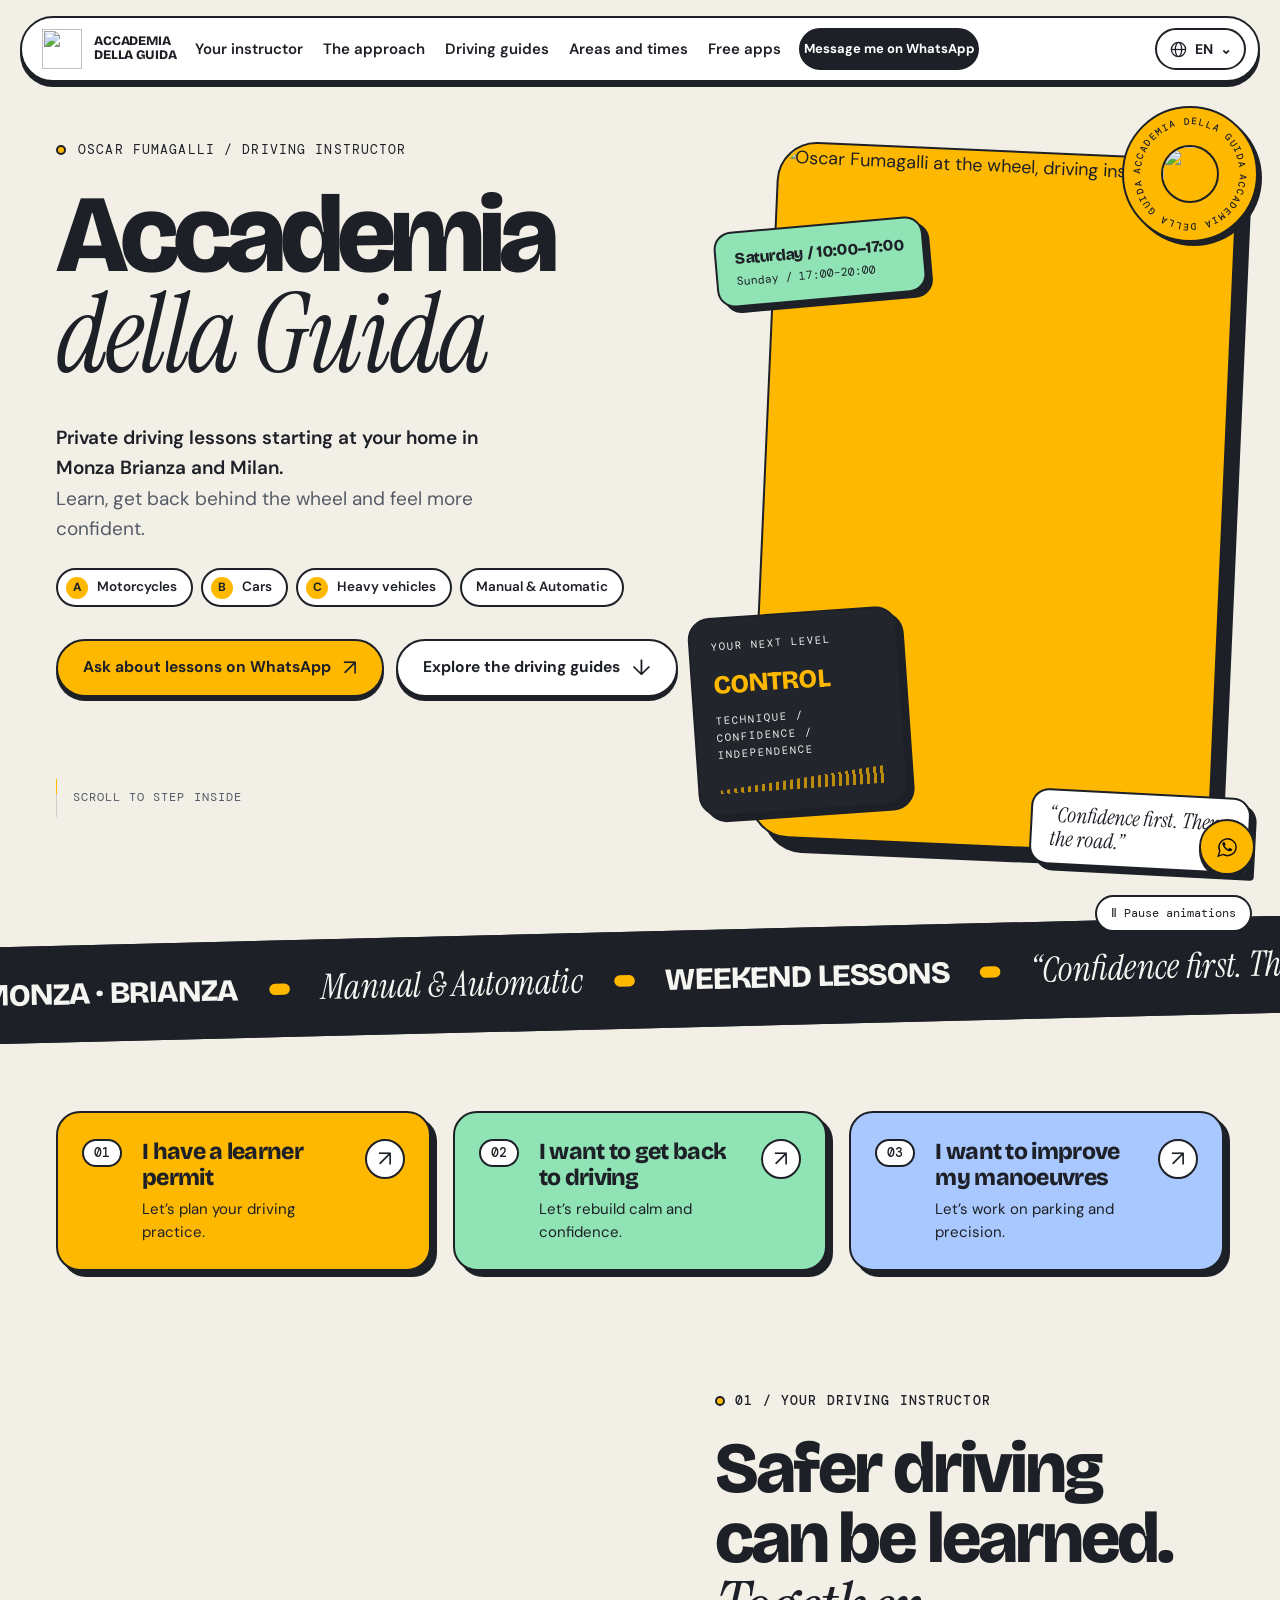
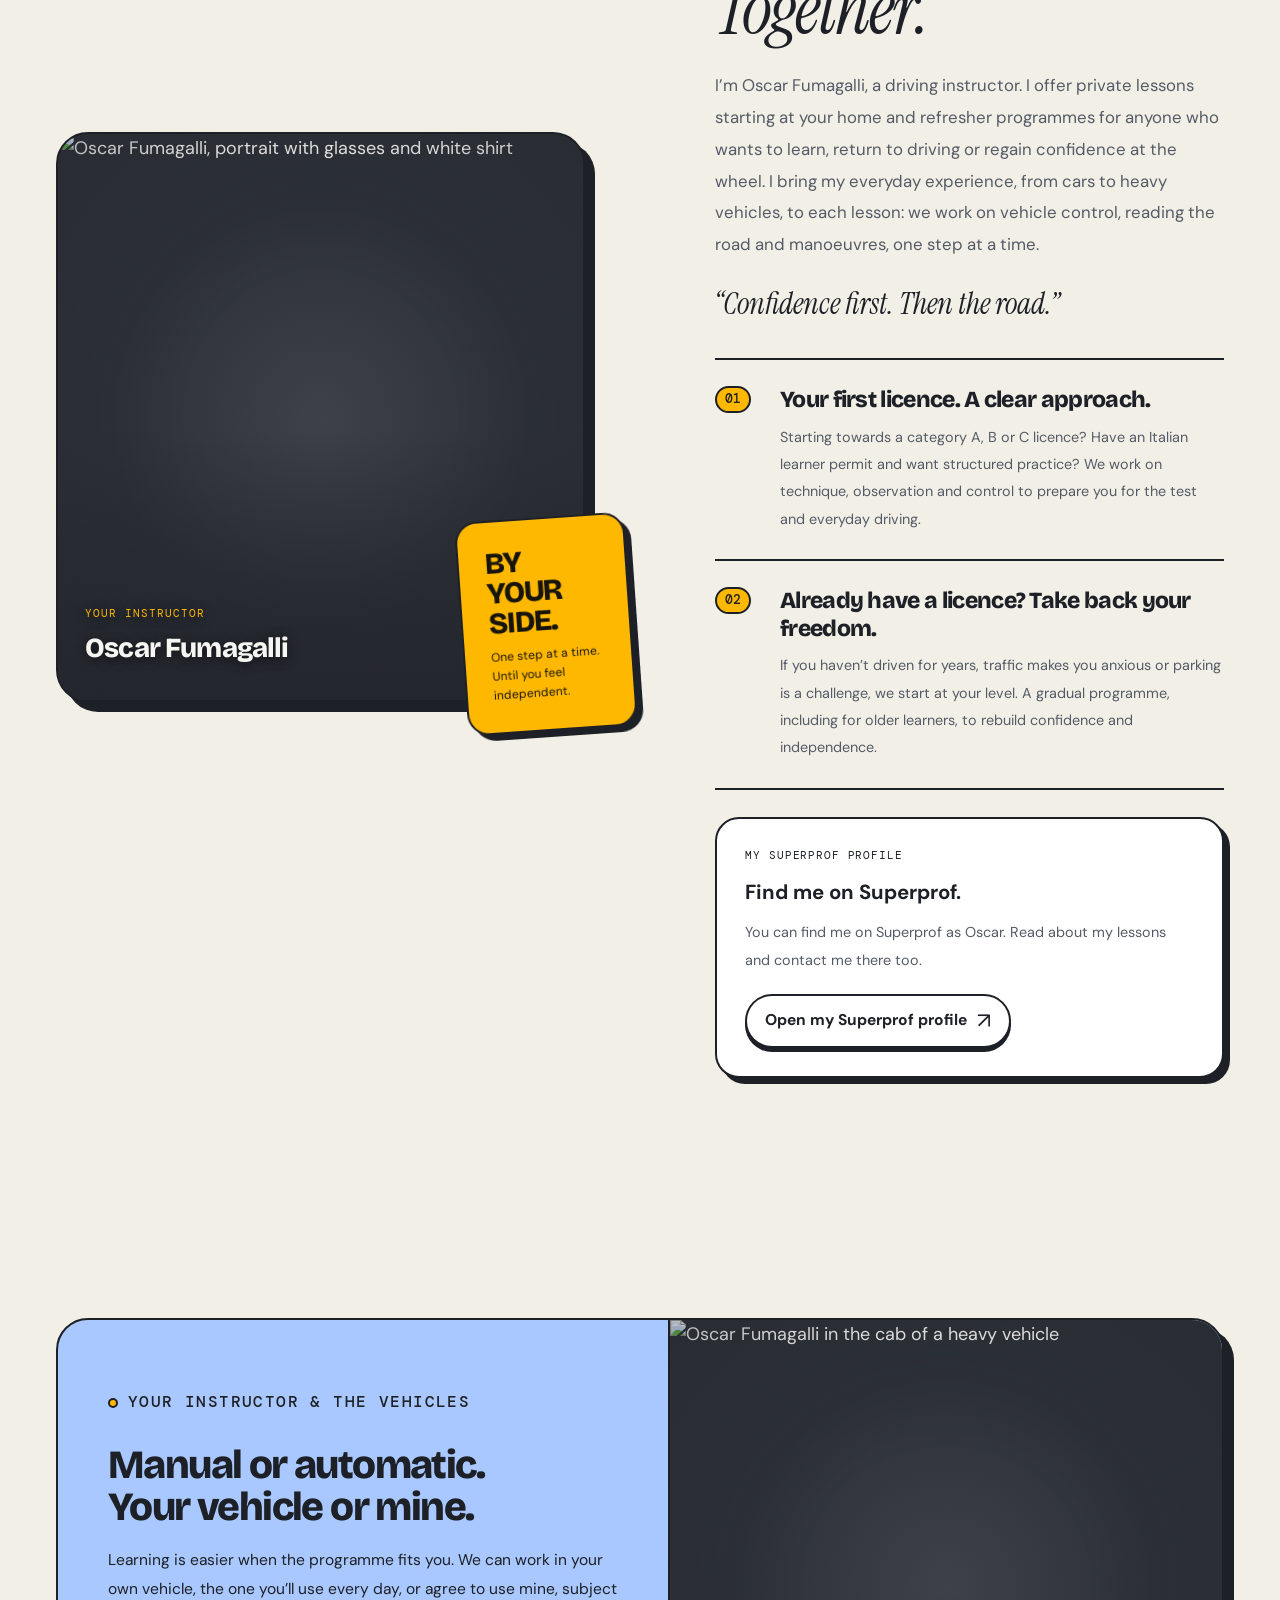
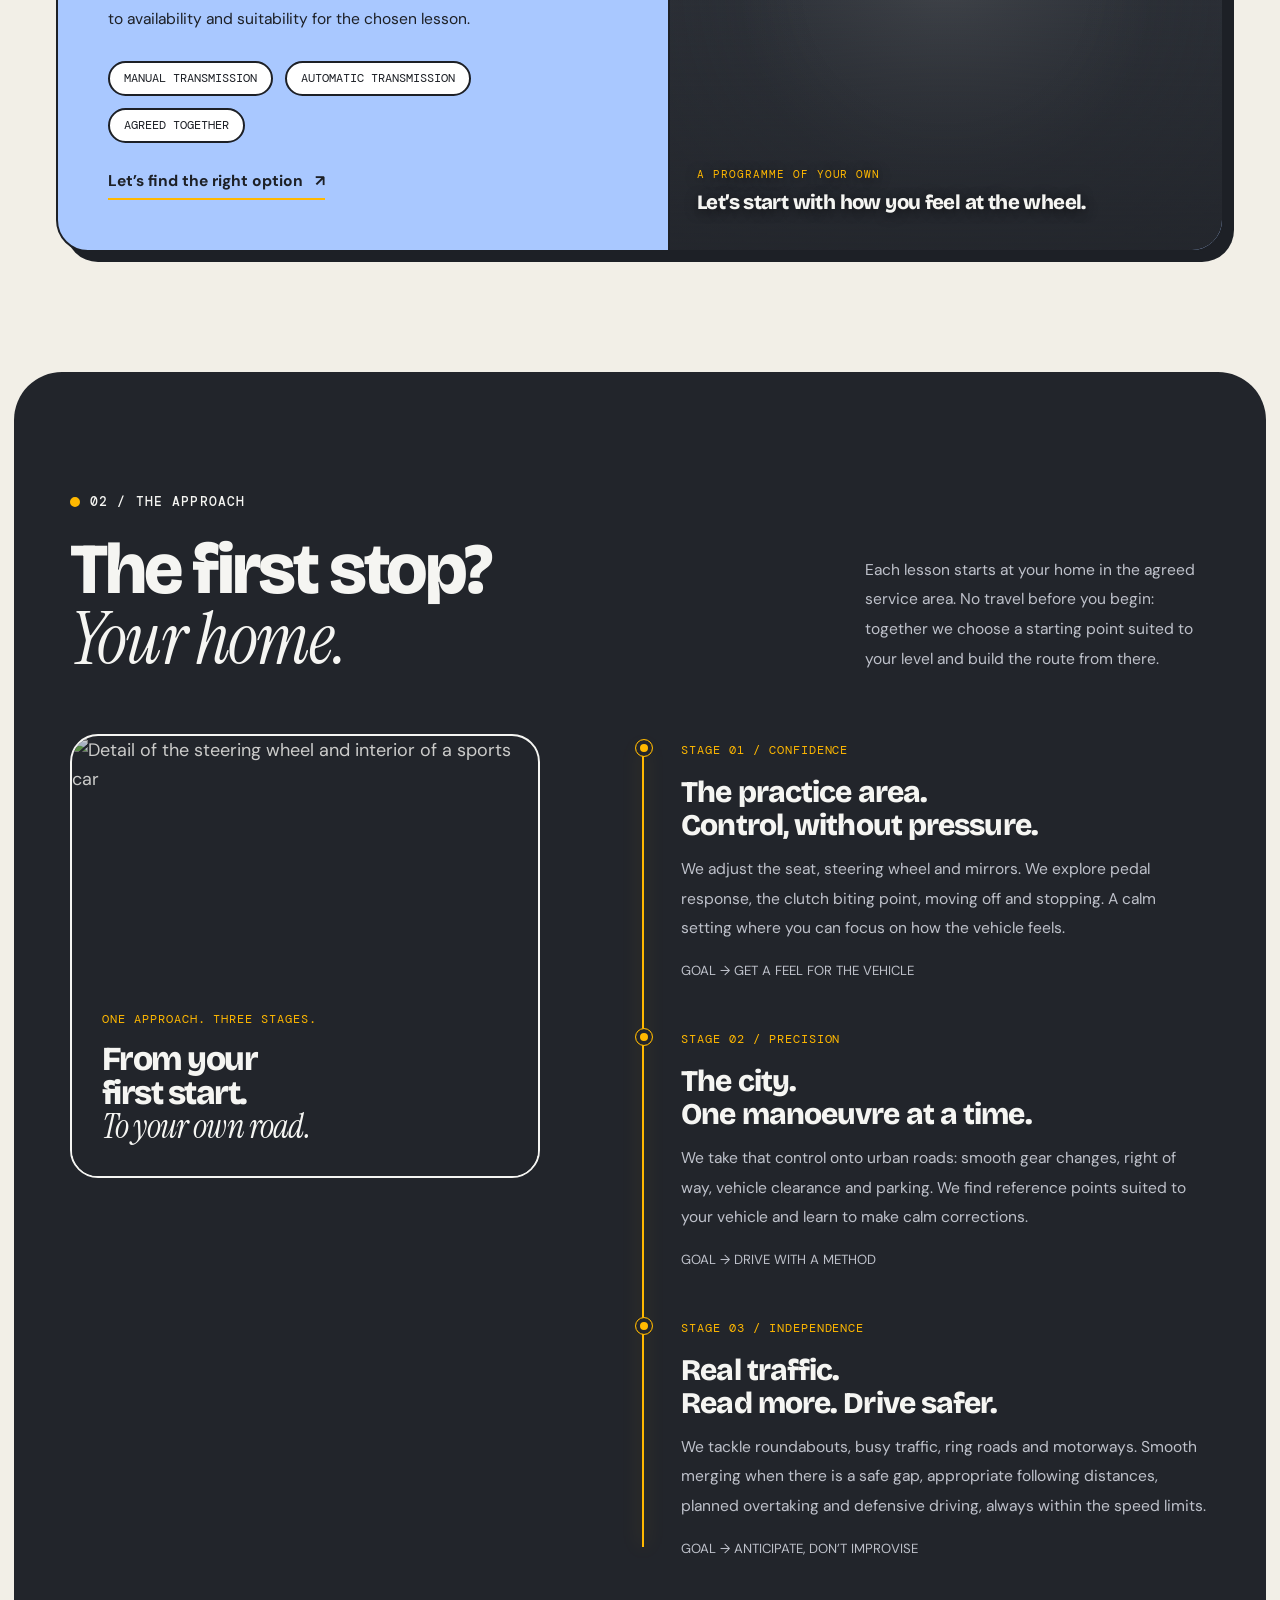
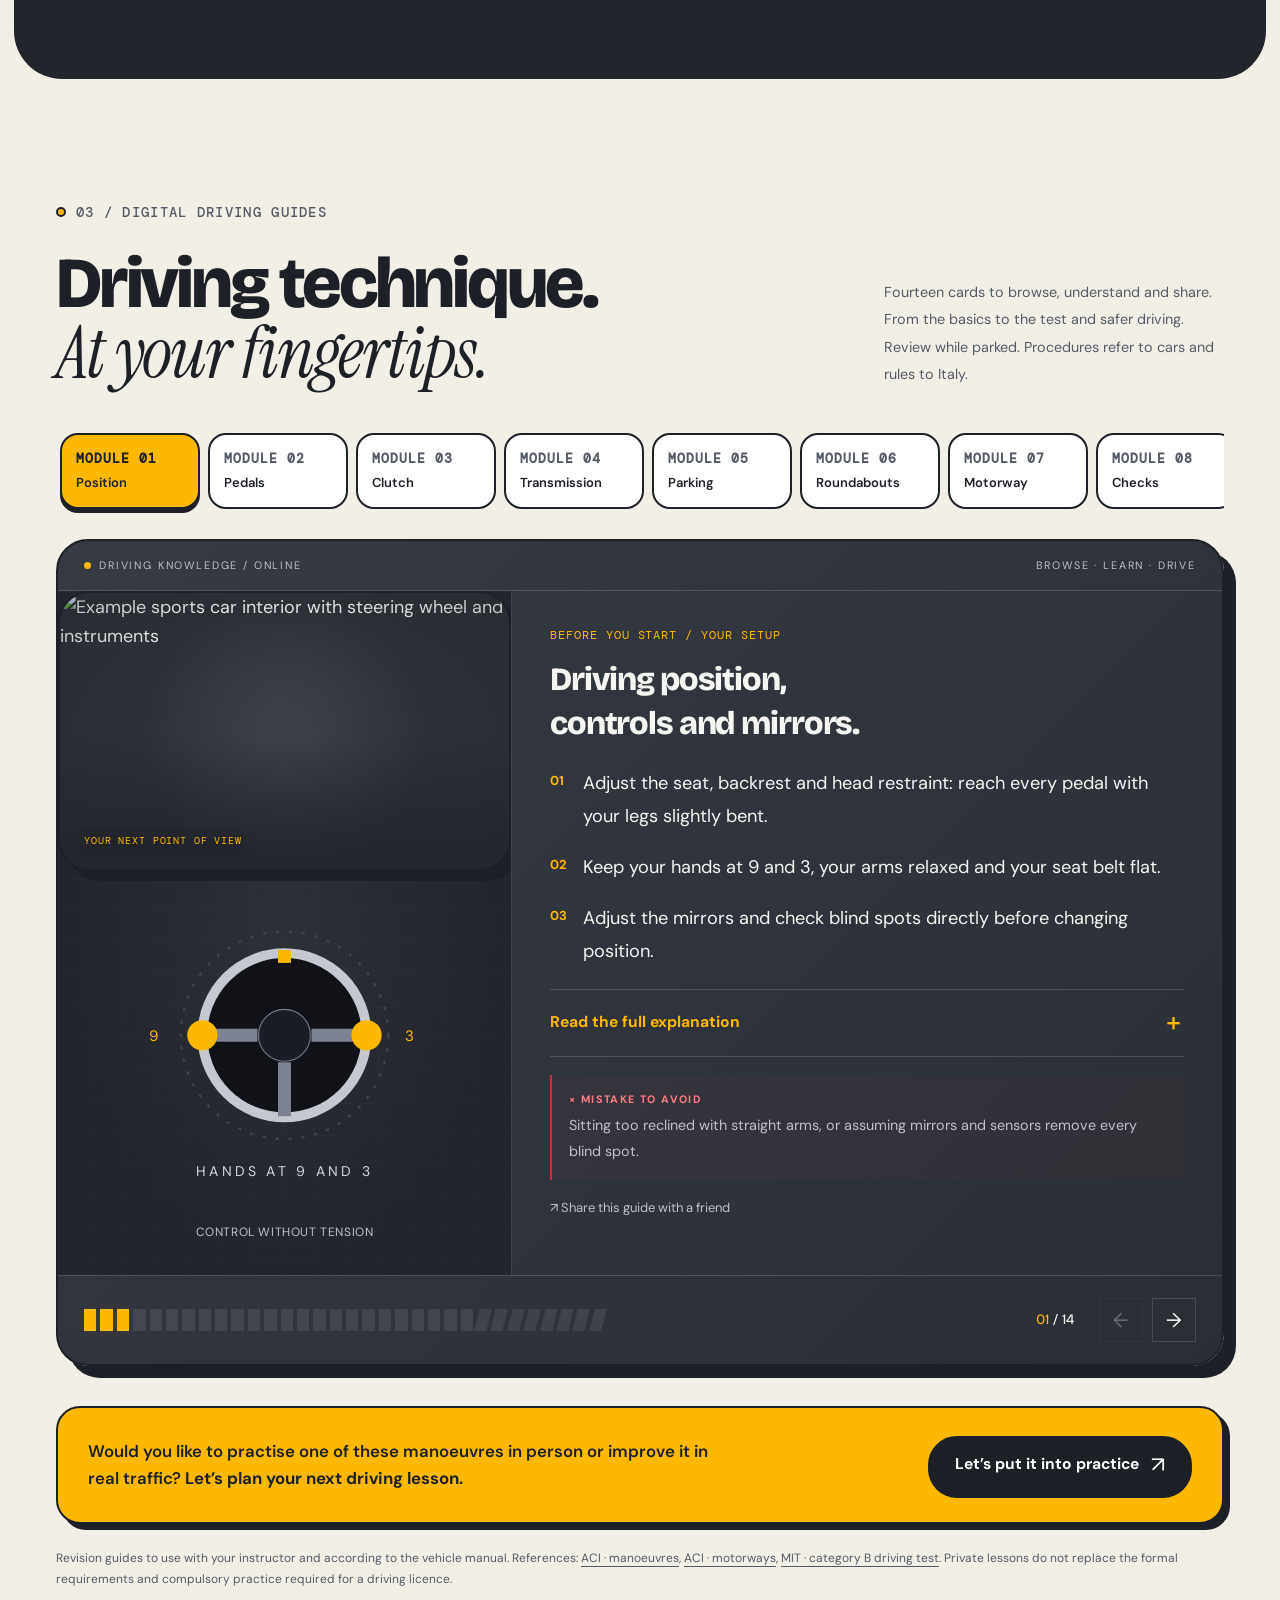
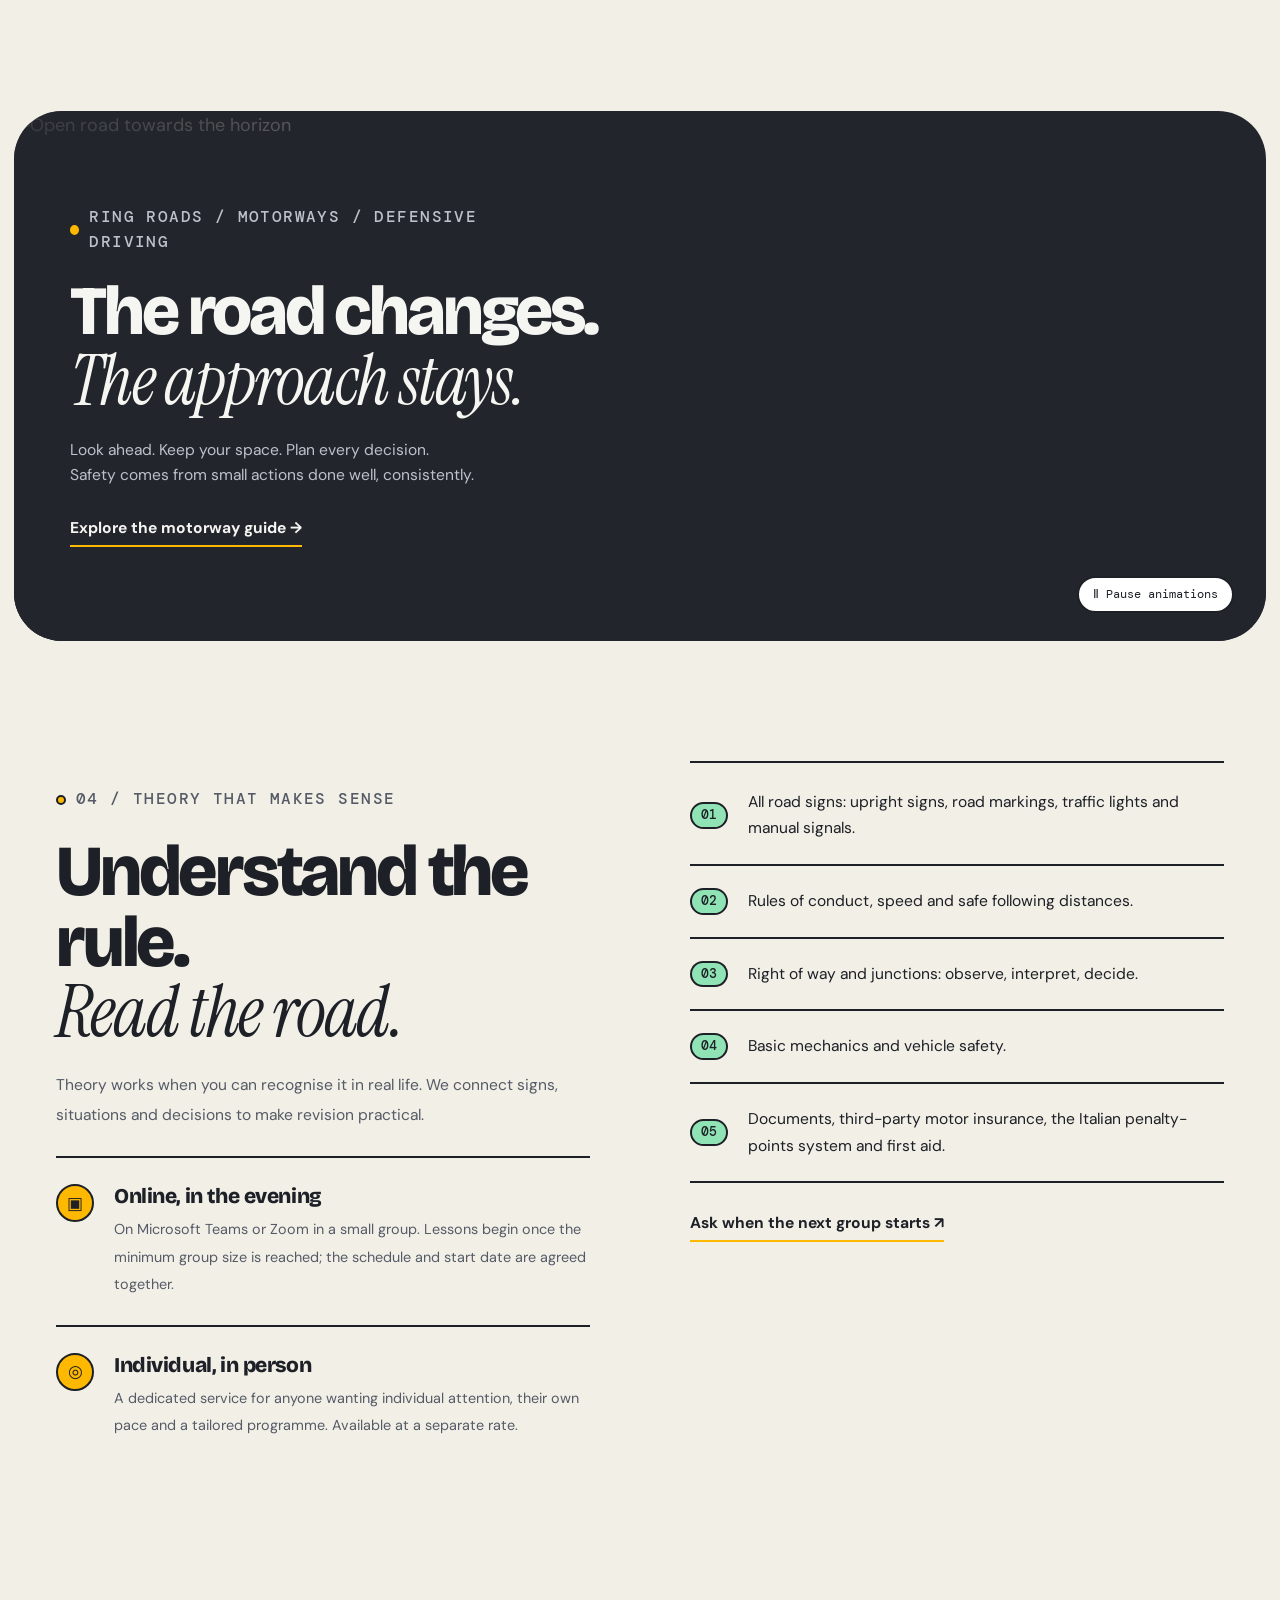
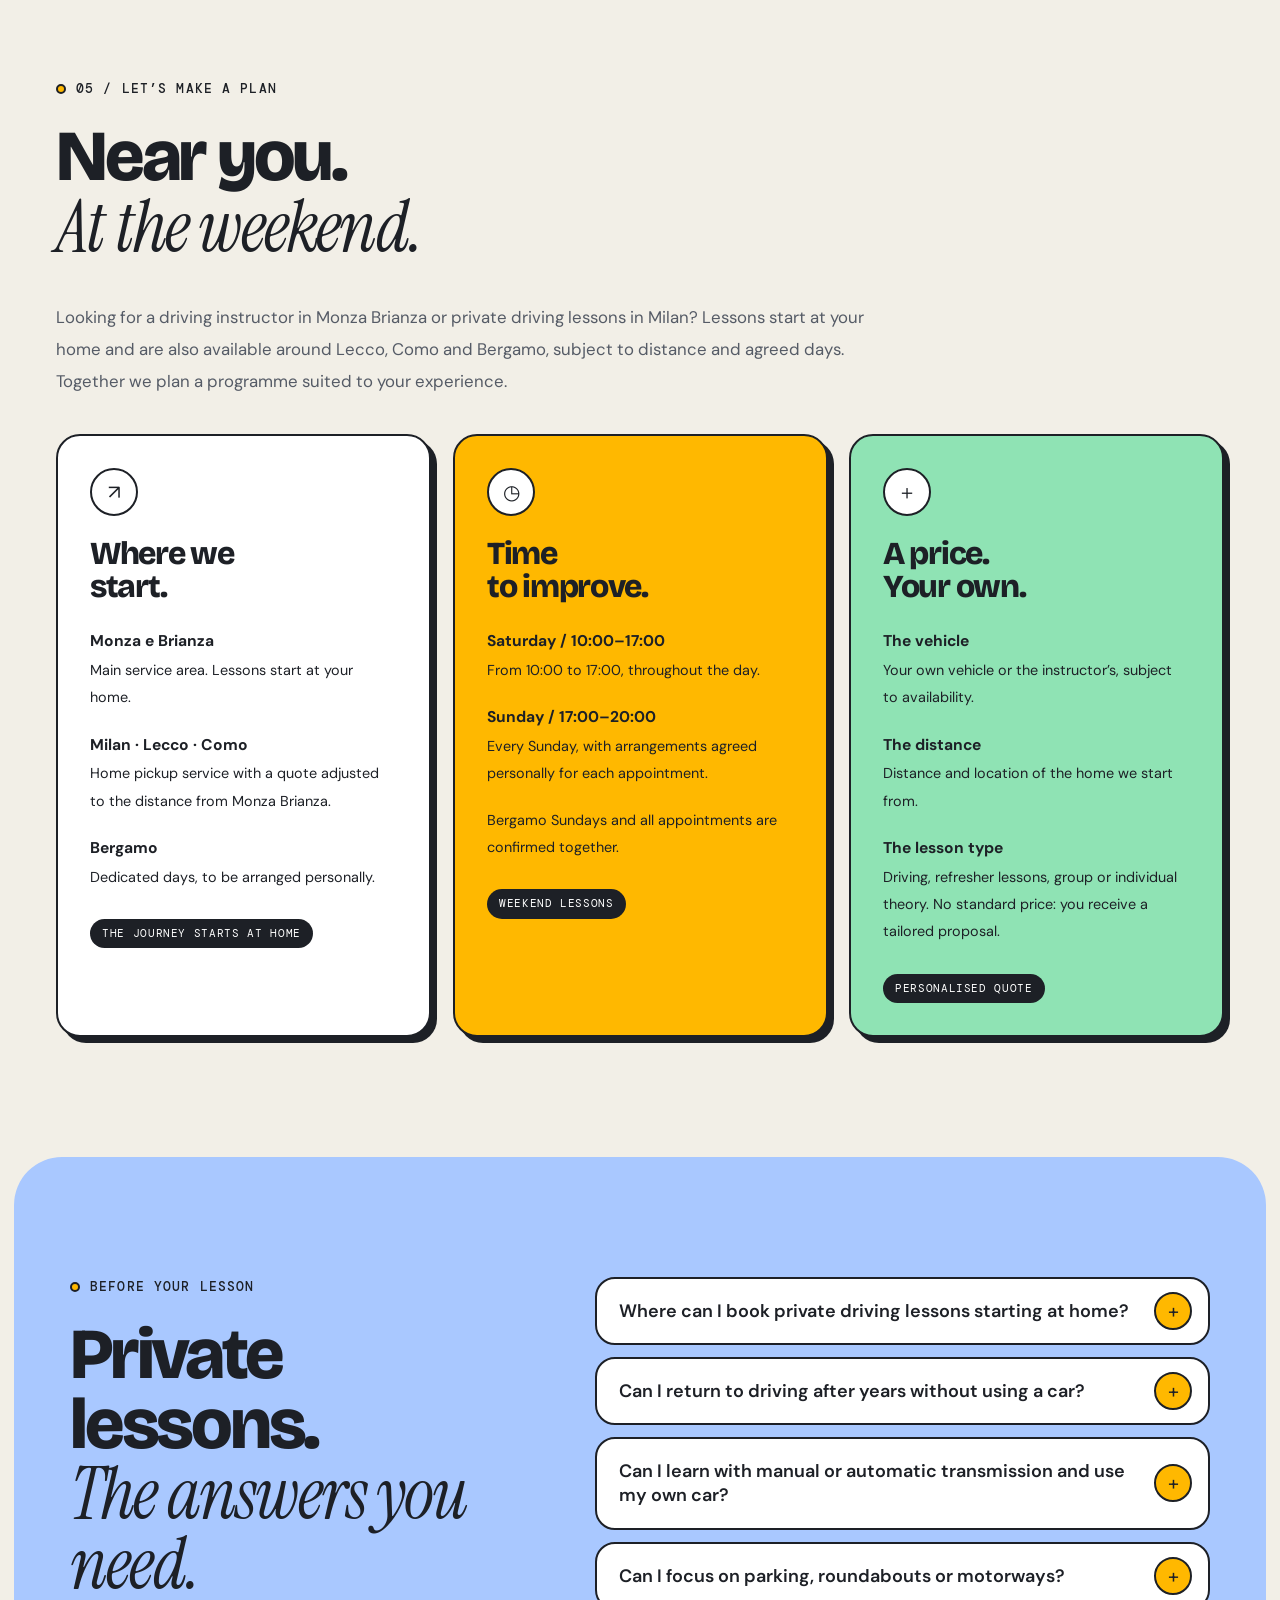
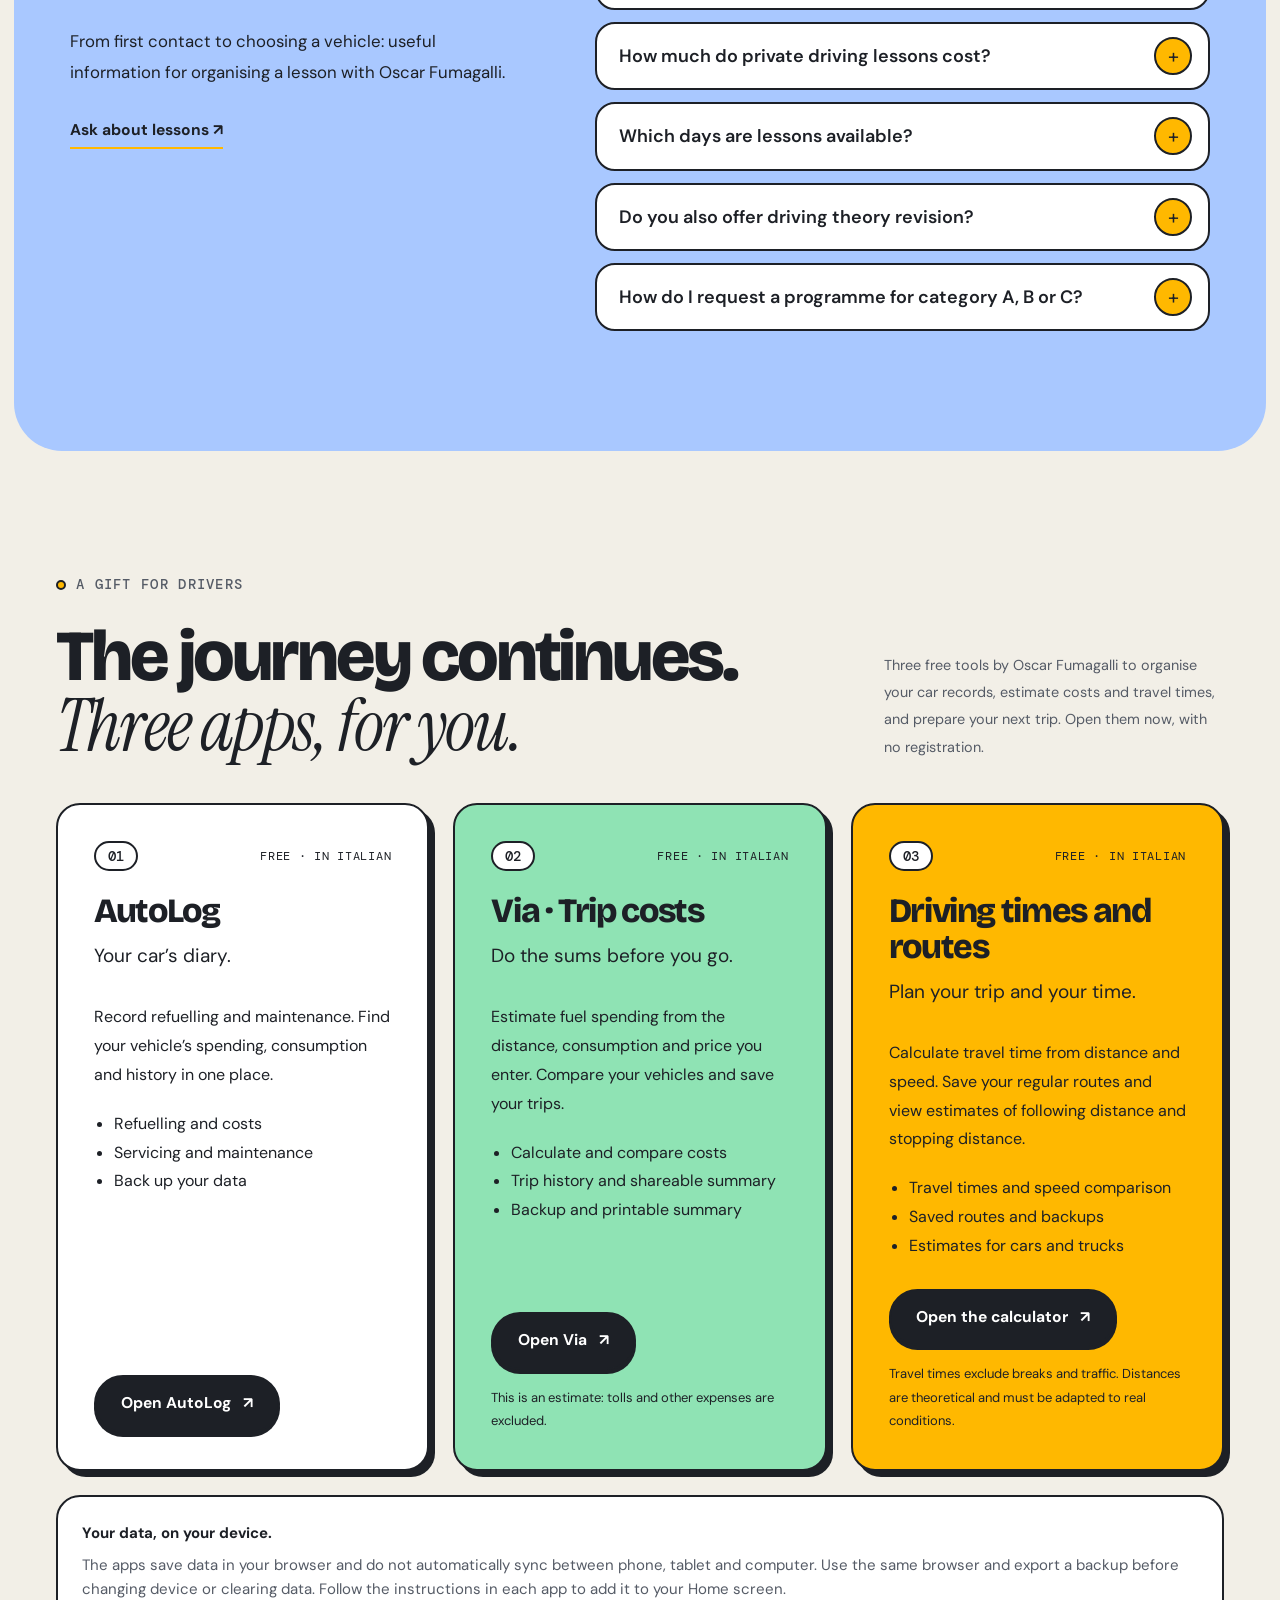
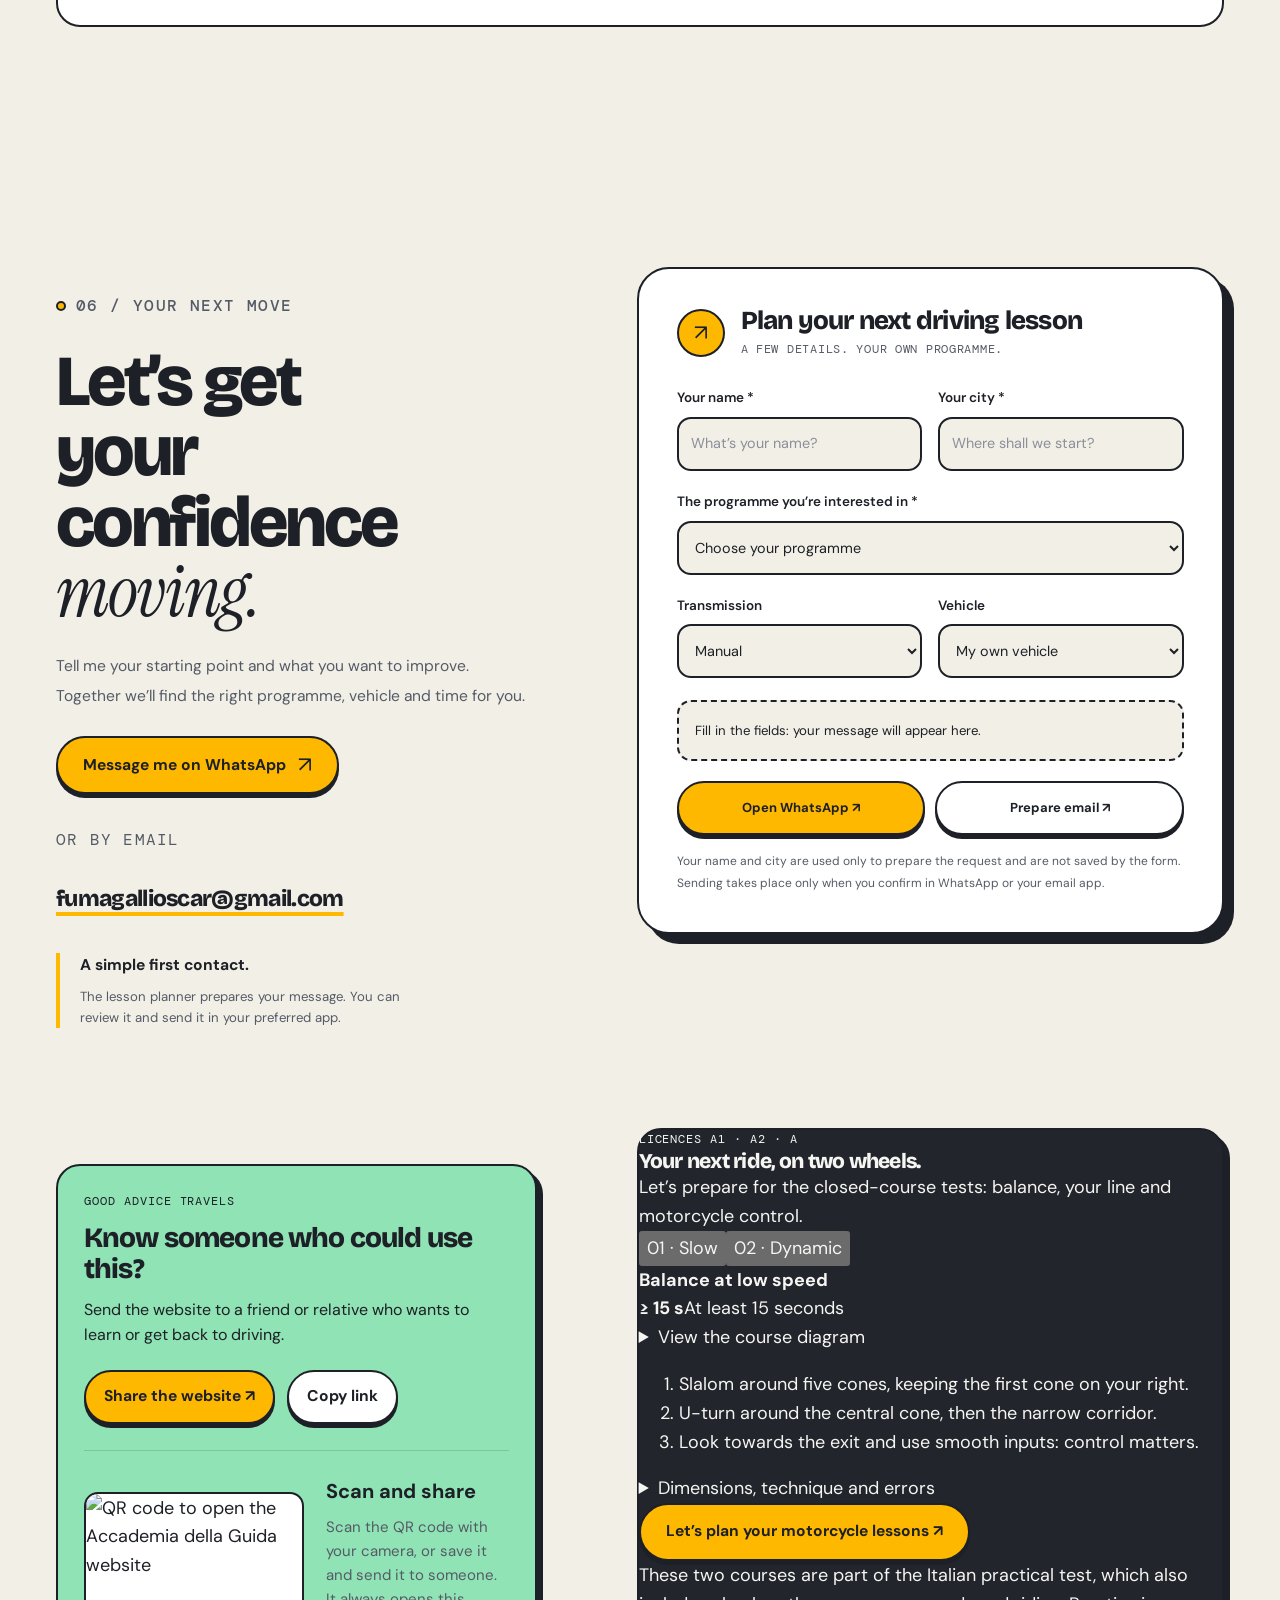
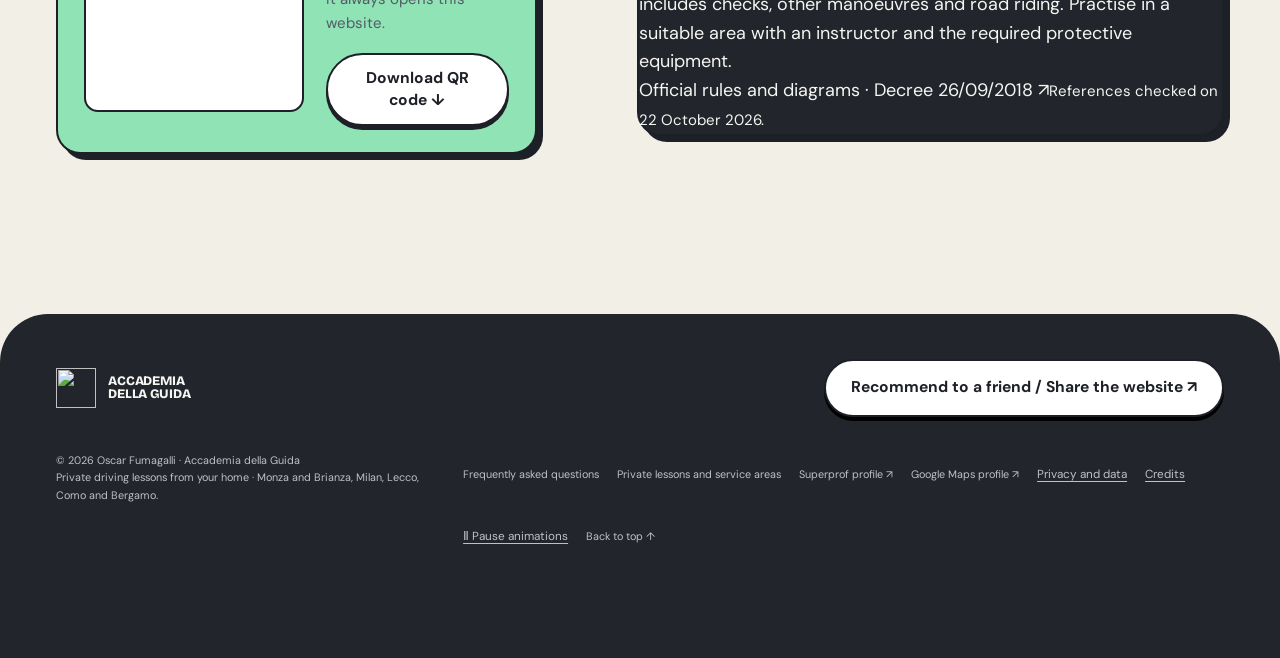
==== sito-nuovo/en.html @ 18cd22d1 "Add standalone four-language site with new photos Static build of the redesigned home (IT/EN/ES/FR) " ====
<!DOCTYPE html>
<html lang="en">
<head>
<meta charset="UTF-8"><meta name="viewport" content="width=device-width,initial-scale=1,viewport-fit=cover"><meta name="theme-color" content="#F2EFE7">
<title>Driving instructor in Monza Brianza and Milan – Oscar Fumagalli</title>
<meta name="description" content="Private driving lessons starting at your home with Oscar Fumagalli in Monza Brianza, Milan, Lecco, Como and Bergamo. Refresher lessons, parking, manual and automatic cars.">
<meta name="robots" content="index,follow,max-image-preview:large,max-snippet:-1,max-video-preview:-1">
<link rel="canonical" href="https://accademia-della-guida.vercel.app/en">
<link rel="sitemap" type="application/xml" href="https://accademia-della-guida.vercel.app/sitemap.xml">
<meta name="author" content="Oscar Fumagalli">
<meta property="og:locale" content="en_GB"><meta property="og:type" content="website"><meta property="og:site_name" content="Accademia della Guida"><meta property="og:url" content="https://accademia-della-guida.vercel.app/en">
<meta property="og:title" content="Private driving lessons in Monza Brianza and Milan – Accademia della Guida">
<meta property="og:description" content="Private driving lessons starting at your home with Oscar Fumagalli in Monza Brianza, Milan, Lecco, Como and Bergamo. Refresher lessons, parking, manual and automatic cars.">
<meta property="og:image" content="https://accademia-della-guida.vercel.app/images/oscar-fumagalli-al-volante.jpg"><meta property="og:image:type" content="image/jpeg"><meta property="og:image:width" content="1400"><meta property="og:image:height" content="2099"><meta property="og:image:alt" content="Oscar Fumagalli at the wheel, driving instructor offering private lessons starting at your home">
<meta name="twitter:card" content="summary_large_image"><meta name="twitter:title" content="Private driving lessons starting at your home – Oscar Fumagalli"><meta name="twitter:description" content="Private driving lessons starting at your home with Oscar Fumagalli in Monza Brianza, Milan, Lecco, Como and Bergamo. Refresher lessons, parking, manual and automatic cars."><meta name="twitter:image" content="https://accademia-della-guida.vercel.app/images/oscar-fumagalli-al-volante.jpg"><meta name="twitter:image:alt" content="Oscar Fumagalli at the wheel">
<link rel="icon" type="image/png" sizes="32x32" href="/favicon-32.png?v=strada-1"><link rel="icon" type="image/png" sizes="192x192" href="/favicon.png?v=strada-1"><link rel="icon" type="image/svg+xml" sizes="any" href="/logo.svg?v=strada-1"><link rel="apple-touch-icon" sizes="180x180" href="/apple-touch-icon.png?v=strada-1">
<link rel="preconnect" href="https://fonts.googleapis.com"><link rel="preconnect" href="https://fonts.gstatic.com" crossorigin><link rel="preconnect" href="https://images.unsplash.com"><link rel="manifest" href="/site.webmanifest">
<link href="https://fonts.googleapis.com/css2?family=Bricolage+Grotesque:opsz,wght@12..96,400..800&amp;family=Instrument+Serif:ital@0;1&amp;family=DM+Sans:opsz,wght@9..40,400..700&amp;family=DM+Mono:wght@400;500&amp;display=swap" rel="stylesheet">
<script data-language-preference>(function(){try{if(location.pathname==='/'&&!document.referrer&&!location.hash&&!location.search){var l=localStorage.getItem('adg-language');if(l==='en'||l==='es'||l==='fr')location.replace('/'+l)}}catch{}})();</script><script src="https://cdn.jsdelivr.net/npm/gsap@3.12.5/dist/gsap.min.js" defer></script>
<script src="https://cdn.jsdelivr.net/npm/gsap@3.12.5/dist/ScrollTrigger.min.js" defer></script>
<script src="https://cdn.jsdelivr.net/npm/lenis@1.3.11/dist/lenis.min.js" defer></script>
<script type="application/ld+json">{"@context":"https://schema.org","@graph":[{"@type":"WebSite","@id":"https://accademia-della-guida.vercel.app/#sito","url":"https://accademia-della-guida.vercel.app/","name":"Accademia della Guida","alternateName":"Accademia della Guida di Oscar Fumagalli","inLanguage":["it-IT","en-GB","es-ES","fr-FR"],"publisher":{"@id":"https://accademia-della-guida.vercel.app/#attivita"}},{"@type":"Organization","@id":"https://accademia-della-guida.vercel.app/#attivita","name":"Accademia della Guida – Oscar Fumagalli","url":"https://accademia-della-guida.vercel.app/","description":"Private driving lessons starting at your home with Oscar Fumagalli in Monza Brianza, Milan, Lecco, Como and Bergamo. Refresher lessons, parking, manual and automatic cars.","email":"fumagallioscar@gmail.com","logo":{"@type":"ImageObject","url":"https://accademia-della-guida.vercel.app/favicon.png","width":192,"height":192},"image":["https://accademia-della-guida.vercel.app/images/oscar-fumagalli-istruttore-di-guida.jpg","https://accademia-della-guida.vercel.app/images/oscar-fumagalli-al-volante.jpg"],"founder":{"@id":"https://accademia-della-guida.vercel.app/#oscar-fumagalli"},"areaServed":[{"@type":"AdministrativeArea","name":"Monza e Brianza"},{"@type":"AdministrativeArea","name":"Milano"},{"@type":"AdministrativeArea","name":"Lecco"},{"@type":"AdministrativeArea","name":"Como"},{"@type":"AdministrativeArea","name":"Bergamo"}],"contactPoint":{"@type":"ContactPoint","contactType":"Information and appointments","email":"fumagallioscar@gmail.com","availableLanguage":"Italiano"},"hasOfferCatalog":{"@type":"OfferCatalog","name":"Driving and theory lessons","itemListElement":[{"@type":"Offer","itemOffered":{"@id":"https://accademia-della-guida.vercel.app/#servizio-guide-private"}},{"@type":"Offer","itemOffered":{"@id":"https://accademia-della-guida.vercel.app/#servizio-perfezionamento"}},{"@type":"Offer","itemOffered":{"@id":"https://accademia-della-guida.vercel.app/#servizio-parcheggi-manovre"}},{"@type":"Offer","itemOffered":{"@id":"https://accademia-della-guida.vercel.app/#servizio-teoria"}}]},"sameAs":["https://maps.app.goo.gl/HLpW3V2R3NE64ty87"]},{"@type":"Person","@id":"https://accademia-della-guida.vercel.app/#oscar-fumagalli","name":"Oscar Fumagalli","jobTitle":"Driving instructor","url":"https://accademia-della-guida.vercel.app/#istruttore","image":"https://accademia-della-guida.vercel.app/images/oscar-fumagalli-istruttore-di-guida.jpg","worksFor":{"@id":"https://accademia-della-guida.vercel.app/#attivita"},"sameAs":["https://www.superprof.it/insegnante-guida-con-quasi-tre-decenni-esperienza-formazione-completa-per-patenti-cqc.html","https://maps.app.goo.gl/HLpW3V2R3NE64ty87"]},{"@type":"WebPage","@id":"https://accademia-della-guida.vercel.app/en#pagina","url":"https://accademia-della-guida.vercel.app/en","name":"Driving instructor in Monza Brianza and Milan – Oscar Fumagalli","description":"Private driving lessons starting at your home with Oscar Fumagalli in Monza Brianza, Milan, Lecco, Como and Bergamo. Refresher lessons, parking, manual and automatic cars.","inLanguage":"en-GB","isPartOf":{"@id":"https://accademia-della-guida.vercel.app/#sito"},"about":{"@id":"https://accademia-della-guida.vercel.app/#attivita"},"primaryImageOfPage":{"@type":"ImageObject","url":"https://accademia-della-guida.vercel.app/images/oscar-fumagalli-al-volante.jpg","width":1280,"height":1536},"dateModified":"2026-10-21"},{"@type":"Service","@id":"https://accademia-della-guida.vercel.app/#servizio-guide-private","name":"Private driving lessons starting at your home","serviceType":"Private driving lessons starting at your home","description":"Private lessons for categories A, B and C, with manual or automatic transmission and an agreed vehicle.","provider":{"@id":"https://accademia-della-guida.vercel.app/#attivita"},"areaServed":[{"@type":"AdministrativeArea","name":"Monza e Brianza"},{"@type":"AdministrativeArea","name":"Milano"},{"@type":"AdministrativeArea","name":"Lecco"},{"@type":"AdministrativeArea","name":"Como"},{"@type":"AdministrativeArea","name":"Bergamo"}],"url":"https://accademia-della-guida.vercel.app/#istruttore"},{"@type":"Service","@id":"https://accademia-della-guida.vercel.app/#servizio-perfezionamento","name":"Refresher lessons and returning to driving","serviceType":"Refresher lessons and returning to driving","description":"Gradual programmes for licence holders who want to regain confidence at the wheel.","provider":{"@id":"https://accademia-della-guida.vercel.app/#attivita"},"areaServed":[{"@type":"AdministrativeArea","name":"Monza e Brianza"},{"@type":"AdministrativeArea","name":"Milano"},{"@type":"AdministrativeArea","name":"Lecco"},{"@type":"AdministrativeArea","name":"Como"},{"@type":"AdministrativeArea","name":"Bergamo"}],"url":"https://accademia-della-guida.vercel.app/#metodo"},{"@type":"Service","@id":"https://accademia-della-guida.vercel.app/#servizio-parcheggi-manovre","name":"Lessons on parking, manoeuvres and traffic","serviceType":"Lessons on parking, manoeuvres and traffic","description":"Practice with parking, roundabouts, ring roads and motorways, adapted to your level.","provider":{"@id":"https://accademia-della-guida.vercel.app/#attivita"},"areaServed":[{"@type":"AdministrativeArea","name":"Monza e Brianza"},{"@type":"AdministrativeArea","name":"Milano"},{"@type":"AdministrativeArea","name":"Lecco"},{"@type":"AdministrativeArea","name":"Como"},{"@type":"AdministrativeArea","name":"Bergamo"}],"url":"https://accademia-della-guida.vercel.app/#slide"},{"@type":"Service","@id":"https://accademia-della-guida.vercel.app/#servizio-teoria","name":"Driving theory revision","serviceType":"Driving theory revision","description":"Evening online theory in small groups and individual in-person lessons.","provider":{"@id":"https://accademia-della-guida.vercel.app/#attivita"},"areaServed":[{"@type":"AdministrativeArea","name":"Monza e Brianza"},{"@type":"AdministrativeArea","name":"Milano"},{"@type":"AdministrativeArea","name":"Lecco"},{"@type":"AdministrativeArea","name":"Como"},{"@type":"AdministrativeArea","name":"Bergamo"}],"url":"https://accademia-della-guida.vercel.app/#teoria"}]}</script>
<style>
:root{--bg:var(--bg);--panel:var(--panel);--ink:#f5f5f2;--muted:#bec1ca;--yellow:#ffb800;--red:#e63946;--line:color-mix(in srgb,var(--ink) 14%,transparent);--display:'Syncopate',Arial,sans-serif;--body:'Plus Jakarta Sans',Arial,sans-serif}*{box-sizing:border-box}html{scroll-behavior:smooth;scroll-padding-top:110px;color-scheme:light}body{margin:0;background:var(--bg);color:var(--ink);font-family:var(--body);font-size:18px;line-height:1.7;overflow-x:hidden}::selection{background:var(--yellow);color:var(--bg)}a{color:inherit;text-decoration:none}button,input,select,textarea{font:inherit}button,a,input,select{touch-action:manipulation}button{cursor:pointer}button:disabled{cursor:default;opacity:.3}button:focus-visible,a:focus-visible,input:focus-visible,select:focus-visible,summary:focus-visible{outline:2px solid var(--yellow);outline-offset:6px}img{display:block;max-width:100%}button{color:inherit}p,h1,h2,h3,h4{margin:0}p+p{margin-top:14px}h1,h2,h3{line-height:1.15}svg{display:block}svg text{font-family:var(--body)}[hidden]{display:none!important}.wrap{width:min(1320px,calc(100% - 112px));margin:auto}.section{padding:116px 0;position:relative}.eyebrow{font-size:12px;font-weight:700;letter-spacing:.2em;text-transform:uppercase;display:flex;align-items:center;gap:12px;color:var(--muted)}.eyebrow:before{content:'';width:24px;height:2px;background:var(--yellow)}.display{font-family:var(--display);font-weight:700;text-transform:uppercase;letter-spacing:-.045em}.section-title{font-size:clamp(33.6px,4.32vw,60px);line-height:1.25;margin-top:24px}.accent{color:var(--accent-ink)}.muted{color:var(--muted)}.small{font-size:14.4px}.label{font-size:12px;letter-spacing:.15em;text-transform:uppercase}.btn{display:inline-flex;align-items:center;justify-content:center;gap:18px;min-height:54px;padding:16px 25px;border:1px solid var(--line);background:color-mix(in srgb,var(--bg) 50%,transparent);border-radius:3px;font-size:15.6px;font-weight:700;line-height:1.4;transition:background .2s,transform .2s,border-color .2s}.btn:hover{border-color:var(--yellow);transform:translateY(-2px)}.btn-primary{background:var(--yellow);color:#151309;border-color:var(--yellow);box-shadow:0 8px 35px color-mix(in srgb,var(--yellow) 9%,transparent)}.btn-primary:hover{background:#ffc433;box-shadow:0 8px 35px color-mix(in srgb,var(--yellow) 19%,transparent)}.btn-arrow{font-size:22px;font-weight:400;line-height:1}.text-link{font-size:15.6px;font-weight:700;display:inline-flex;gap:12px;align-items:center;border-bottom:1px solid color-mix(in srgb,var(--yellow) 40%,transparent);padding-bottom:6px}.actions{display:flex;flex-wrap:wrap;gap:12px}.rule{height:1px;background:var(--line)}.skip{position:fixed;top:-100px;left:20px;background:var(--yellow);color:#111;padding:12px;z-index:1000}.skip:focus{top:10px}.top-progress{position:fixed;top:0;left:0;right:0;z-index:120;height:2px;transform-origin:left;background:var(--yellow);transform:scaleX(0)}
.navbar{position:fixed;left:28px;right:28px;top:20px;height:74px;border:1px solid color-mix(in srgb,var(--ink) 13%,transparent);border-radius:5px;background:color-mix(in srgb,var(--bg) 88%,transparent);backdrop-filter:blur(20px);-webkit-backdrop-filter:blur(20px);z-index:100;display:flex;align-items:center;justify-content:space-between;padding:0 26px;gap:24px}.brand{display:flex;gap:12px;align-items:center;flex-shrink:0}.brandmark{display:block;height:40px;width:40px;flex-shrink:0}.brandname{font-family:var(--display);font-size:10px;font-weight:700;line-height:1.5;letter-spacing:.05em}.navlinks{display:flex;gap:26px;align-items:center}.navlinks a{font-size:14.3px;color:var(--muted)}.navlinks a:hover{color:var(--accent-ink)}.nav-contact{font-size:13px;min-height:39px;padding:10px 15px;border-color:color-mix(in srgb,var(--yellow) 47%,transparent)}.nav-contact:before,.status-dot{content:'';width:5px;height:5px;border-radius:50%;background:var(--yellow);box-shadow:0 0 9px color-mix(in srgb,var(--yellow) 47%,transparent);display:inline-block}.menu-toggle{display:none;background:none;border:1px solid var(--line);width:42px;height:42px;align-items:center;justify-content:center;font-size:21px}.nav-status{font-size:10.8px;letter-spacing:.12em;color:var(--muted);display:flex;align-items:center;gap:7px}.hero{height:100svh;min-height:760px;position:relative;overflow:hidden;perspective:1200px;background:var(--bg)}.hero-scene{position:absolute;inset:0;transform-origin:65% 50%;will-change:transform}.hero-photo,.hero-video{width:100%;height:100%;object-fit:cover;object-position:65% 55%;position:absolute;inset:0}.hero-photo{filter:brightness(.95) saturate(.8)}.hero-video{opacity:0;filter:brightness(.82) saturate(.85);transition:opacity 1.2s}.video-ready{opacity:1}.hero-shade{position:absolute;inset:0;background:linear-gradient(90deg,color-mix(in srgb,var(--bg) 88%,transparent) 0%,color-mix(in srgb,var(--bg) 60%,transparent) 30%,color-mix(in srgb,var(--bg) 12%,transparent) 75%),linear-gradient(0deg,var(--bg) 0%,transparent 38%,color-mix(in srgb,var(--bg) 30%,transparent));pointer-events:none}.hero-lens{position:absolute;inset:0;opacity:0;backdrop-filter:blur(4px);mask-image:radial-gradient(ellipse at 65% 50%,transparent 25%,black 90%);pointer-events:none}.hero-content{position:relative;height:100%;display:flex;flex-direction:column;justify-content:center;padding-top:70px;z-index:2}.hero-kicker{font-size:12px;letter-spacing:.17em;color:var(--muted);display:flex;align-items:center;gap:12px;margin-bottom:30px}.hero-kicker i{height:6px;width:6px;background:var(--yellow)}.hero h1{font-size:clamp(32px,5.7vw,88px);line-height:1.14;letter-spacing:-.065em;max-width:1150px}.hero h1 span{display:block;color:var(--accent-ink)}.hero-description{max-width:440px;font-size:19.2px;line-height:1.9;color:var(--muted);margin:24px 0 28px}.hero-badges{display:flex;flex-wrap:wrap;gap:8px;margin:0 0 34px}.hero-badges span{padding:6px 10px;border:1px solid color-mix(in srgb,var(--ink) 19%,transparent);font-size:12px;background:color-mix(in srgb,var(--bg) 19%,transparent);backdrop-filter:blur(4px)}.hero-badges b{color:var(--accent-ink);margin-right:4px}.hero-footer{position:absolute;bottom:37px;left:0;right:0;display:flex;justify-content:space-between;align-items:center;color:var(--muted);font-size:10.8px;letter-spacing:.15em;text-transform:uppercase}.scroll-cue{display:flex;align-items:center;gap:16px}.scroll-line{height:38px;width:1px;background:color-mix(in srgb,var(--ink) 19%,transparent);position:relative;overflow:hidden}.scroll-line:after{content:'';width:1px;height:15px;background:var(--yellow);position:absolute;animation:scrollCue 1.8s infinite}@keyframes scrollCue{from{transform:translateY(-15px)}to{transform:translateY(38px)}}.hero-readout{position:absolute;right:60px;bottom:180px;width:162px;border-left:1px solid color-mix(in srgb,var(--ink) 19%,transparent);padding-left:16px;font-size:10.8px;letter-spacing:.16em}.hero-readout strong{font-family:var(--display);font-size:20.4px;display:block;margin:8px 0;color:var(--accent-ink)}.hero-readout .meter{height:18px;margin-top:12px;background:repeating-linear-gradient(90deg,#ffb800 0 3px,transparent 3px 7px);opacity:.7;clip-path:polygon(0 80%,100% 0,100% 100%,0 100%)}.intro-strip{border-top:1px solid var(--line);border-bottom:1px solid var(--line);background:var(--bg)}.intro-strip .wrap{display:grid;grid-template-columns:1fr 1fr 1fr;align-items:center;min-height:112px;gap:20px}.strip-item{display:flex;gap:20px;align-items:center}.strip-item+.strip-item{border-left:1px solid var(--line);padding-left:36px}.strip-item b{font-family:var(--display);font-size:26px;font-weight:400;color:var(--accent-ink)}.strip-item span{font-size:13.2px;line-height:1.7;color:var(--muted)}.strip-item strong{display:block;color:var(--ink);font-size:14.4px;font-weight:600}
.about-layout{display:grid;grid-template-columns:1fr 1.06fr;gap:90px;align-items:center}.portrait-stack{position:relative;padding:0 40px 35px 0}.photo-frame{position:relative;background:var(--panel);overflow:hidden;border:1px solid color-mix(in srgb,var(--ink) 11%,transparent);isolation:isolate;transform-style:preserve-3d;--mx:50%;--my:50%}.photo-frame:before{content:'';position:absolute;inset:0;pointer-events:none;z-index:2;background:linear-gradient(0deg,color-mix(in srgb,var(--bg) 82%,transparent),transparent 48%),radial-gradient(ellipse at center,transparent 35%,color-mix(in srgb,var(--bg) 31%,transparent) 100%),radial-gradient(circle at var(--mx,50%) var(--my,50%),color-mix(in srgb,var(--ink) 9%,transparent),transparent 55%)}.photo-frame:after{content:'';position:absolute;inset:10px;border:1px solid color-mix(in srgb,var(--yellow) 33%,transparent);pointer-events:none;z-index:3;clip-path:polygon(0 0,12% 0,12% 1px,1px 1px,1px 12%,0 12%,0 0,100% 100%,88% 100%,88% calc(100% - 1px),calc(100% - 1px) calc(100% - 1px),calc(100% - 1px) 88%,100% 88%,100% 100%)}.personal-photo{width:100%;height:100%;object-fit:cover;filter:contrast(1.02) saturate(.88) brightness(1.03);transition:filter .4s}.portrait-main{height:570px}.portrait-main img{object-position:center 25%}.photo-caption{text-shadow:0 2px 12px rgba(0,0,0,.6);position:absolute;left:27px;right:24px;bottom:30px;z-index:4}.photo-caption strong{font-size:27.6px;font-weight:600;display:block}.photo-caption span{color:var(--accent-ink);font-size:10.8px;letter-spacing:.17em;text-transform:uppercase}.photo-edit{position:absolute;right:15px;top:15px;z-index:5;border:1px solid color-mix(in srgb,var(--ink) 27%,transparent);backdrop-filter:blur(10px);background:color-mix(in srgb,var(--bg) 60%,transparent);padding:7px 10px;font-size:12px;border-radius:2px;max-width:85%;line-height:1.4}.photo-edit:hover{border-color:var(--yellow)}.photo-badge{position:absolute;right:0;bottom:0;background:var(--yellow);color:#17140b;width:170px;padding:26px;z-index:4}.photo-badge b{font-family:var(--display);font-size:30px;letter-spacing:-.06em;line-height:1.2;display:block}.photo-badge span{font-size:12px;display:block;margin-top:10px}.body-copy{font-size:16.8px;color:var(--muted);line-height:1.9;margin:26px 0}.signature{font-size:20.4px;font-style:italic;margin:26px 0 36px}.target-list{border-top:1px solid var(--line);margin-top:32px}.target{border-bottom:1px solid var(--line);padding:26px 0;display:grid;grid-template-columns:37px 1fr;gap:13px}.target>span{font-family:var(--display);font-size:15.6px;color:var(--accent-ink);padding-top:4px}.target h3{font-size:19.2px;line-height:1.5}.target p{color:var(--muted);font-size:14.4px;margin-top:10px;line-height:1.9}.vehicle-section{padding-top:0}.vehicle-panel{display:grid;grid-template-columns:1.1fr 1fr;background:var(--panel);border:1px solid var(--line);min-height:380px}.vehicle-copy{padding:50px}.vehicle-copy h3{font-size:31.2px;line-height:1.45;max-width:480px}.vehicle-copy p{font-size:15.6px;line-height:1.9;color:var(--muted);margin:18px 0 26px}.vehicle-choices{display:flex;gap:12px;flex-wrap:wrap}.vehicle-choices span{font-size:12px;border:1px solid color-mix(in srgb,var(--ink) 13%,transparent);padding:7px 12px}.vehicle-photo{min-height:390px;border:0}.vehicle-photo img{position:absolute;inset:0;object-position:center 10%}.vehicle-photo .photo-caption strong{font-size:20.4px}.method{background:var(--bg);border-top:1px solid var(--line);border-bottom:1px solid var(--line);overflow:hidden}.method-head{display:flex;justify-content:space-between;align-items:end;gap:60px;margin-bottom:60px}.method-head>p{max-width:345px;color:var(--muted);font-size:15.6px;line-height:1.9}.method-grid{display:grid;grid-template-columns:.9fr 1.1fr;gap:95px;align-items:start}.method-visual{position:sticky;top:130px;min-height:440px;overflow:hidden;border:1px solid var(--line);perspective:1000px}.method-visual img{width:100%;height:440px;object-fit:cover;filter:saturate(.7) brightness(.83)}.method-visual:after{content:'';position:absolute;inset:0;background:linear-gradient(0deg,var(--bg),transparent 75%)}.method-visual-copy{position:absolute;left:30px;bottom:32px;z-index:1}.method-visual-copy .display{font-size:33.6px;line-height:1.5;margin-top:10px}.timeline{position:relative;padding-left:46px}.timeline:before{content:'';position:absolute;left:7px;top:12px;bottom:12px;width:1px;background:color-mix(in srgb,var(--ink) 11%,transparent)}.timeline-fill{position:absolute;left:7px;top:12px;bottom:12px;width:2px;background:var(--yellow);transform-origin:top;box-shadow:0 0 20px color-mix(in srgb,var(--yellow) 33%,transparent)}.timeline-step{position:relative;padding:0 0 42px}.timeline-step:last-child{padding-bottom:0}.timeline-step:before{content:'';position:absolute;left:-46px;top:5px;width:16px;height:16px;border:1px solid var(--yellow);background:var(--bg);box-shadow:inset 0 0 0 4px var(--bg),inset 0 0 0 8px var(--yellow);border-radius:50%}.timeline-step .label{color:var(--accent-ink)}.timeline-step h3{font-size:25.2px;margin:13px 0;line-height:1.4}.timeline-step p{font-size:15.6px;color:var(--muted);line-height:1.9}.timeline-step .step-end{display:block;color:var(--muted);font-size:13.2px;padding-top:16px}.section-topline{display:flex;align-items:flex-end;justify-content:space-between;gap:40px;margin-bottom:40px}.section-topline p{max-width:340px;font-size:14.4px;color:var(--muted);line-height:1.9}.slide-tabs{display:flex;gap:3px;overflow-x:auto;scrollbar-width:thin;scrollbar-color:#ffb800 var(--panel);margin-bottom:18px;padding-bottom:8px}.slide-tab{background:transparent;flex:1;min-width:122px;border:1px solid var(--line);padding:16px 8px;text-align:left;transition:.2s;font-size:13px;white-space:nowrap}.slide-tab span{color:var(--muted);font-size:13px;display:block;letter-spacing:.12em;margin-bottom:5px}.slide-tab[aria-selected=true]{background:color-mix(in srgb,var(--yellow) 7%,transparent);border-color:var(--yellow);color:var(--accent-ink)}.slide-tab[aria-selected=true] span{color:var(--accent-ink)}.cockpit{border:1px solid color-mix(in srgb,var(--ink) 14%,transparent);border-radius:8px;background:linear-gradient(135deg,var(--panel),var(--bg));box-shadow:0 30px 100px #0008,inset 0 1px color-mix(in srgb,var(--ink) 8%,transparent);overflow:hidden;perspective:1400px}.cockpit-top{display:flex;justify-content:space-between;align-items:center;padding:16px 26px;border-bottom:1px solid var(--line);font-size:10.8px;letter-spacing:.17em;text-transform:uppercase;color:var(--muted)}.cockpit-top .live{display:flex;gap:8px;align-items:center}.slide-body{display:grid;grid-template-columns:.78fr 1.22fr;min-height:660px;transform-origin:center;outline:none}.slide-media{position:relative;background:radial-gradient(ellipse at center,var(--panel),var(--bg) 70%);border-right:1px solid var(--line);display:flex;flex-direction:column;justify-content:center;padding:32px;overflow:hidden;min-height:400px}.slide-media:before{content:'';position:absolute;inset:0;background:linear-gradient(90deg,color-mix(in srgb,var(--ink) 2%,transparent) 1px,transparent 1px),linear-gradient(color-mix(in srgb,var(--ink) 2%,transparent) 1px,transparent 1px);background-size:32px 32px;pointer-events:none}.slide-diagram{position:relative;width:100%;height:auto;z-index:1}.diagram-note{position:relative;margin-top:24px;font-size:12px;text-align:center;color:var(--muted);letter-spacing:.05em}.slide-photo{height:280px;flex:0 0 280px;border:0;margin:-32px -32px 26px}.slide-photo img{object-position:center 48%}.slide-photo .photo-caption{bottom:16px;left:24px}.slide-photo .photo-caption span{font-size:9.6px}.slide-content{padding:35px 38px}.slide-content .label{color:var(--accent-ink)}.slide-content h3{font-size:32.4px;font-weight:600;line-height:1.35;margin:13px 0 22px;letter-spacing:-.025em}.lesson-list{margin:0;padding:0;list-style:none;counter-reset:lesson}.lesson-list li{position:relative;padding-left:29px;color:var(--muted);font-size:14.4px;line-height:1.85;margin-bottom:15px;counter-increment:lesson}.lesson-list li:before{content:counter(lesson,decimal-leading-zero);position:absolute;left:0;top:1px;color:var(--accent-ink);font-size:10.8px}.lesson-list strong{font-weight:600;color:var(--ink)}.gold-rule,.mistake{padding:15px 17px;margin-top:12px;background:color-mix(in srgb,var(--yellow) 3%,transparent);border-left:2px solid var(--yellow);font-size:13.2px;color:var(--muted);line-height:1.8}.gold-rule b,.mistake b{display:block;font-size:10.8px;text-transform:uppercase;letter-spacing:.13em;color:var(--accent-ink);margin-bottom:4px}.mistake{background:#e6394609;border-color:var(--red)}.mistake b{color:#ff7b85}.slide-share{font-size:13px;background:none;border:0;color:var(--muted);padding:18px 0 0;display:flex;gap:10px;align-items:center}.slide-share:hover{color:var(--accent-ink)}.cockpit-bottom{display:flex;align-items:center;justify-content:space-between;gap:32px;border-top:1px solid var(--line);padding:22px 26px}.rpm{flex:1;max-width:520px;display:flex;gap:4px;align-items:flex-end;height:22px}.rpm span{flex:1;background:color-mix(in srgb,var(--ink) 9%,transparent);height:100%;transition:background .25s}.rpm span:nth-child(n+25){transform:skew(-14deg)}.rpm span.on{background:var(--yellow);box-shadow:0 0 10px color-mix(in srgb,var(--yellow) 9%,transparent)}.rpm span.on:nth-child(n+29){background:var(--red)}.slide-controls{display:flex;gap:9px;align-items:center}.slide-count{font-family:var(--display);font-size:14.4px;margin-right:16px;white-space:nowrap}.slide-count b{color:var(--accent-ink);font-weight:400}.arrow-btn{width:44px;height:44px;border:1px solid var(--line);background:none;font-size:20px}.arrow-btn:hover:not(:disabled){border-color:var(--yellow);color:var(--accent-ink)}.practice-cta{margin-top:24px;display:flex;align-items:center;justify-content:space-between;gap:30px;padding:28px 30px;border:1px solid color-mix(in srgb,var(--yellow) 27%,transparent);background:linear-gradient(100deg,color-mix(in srgb,var(--yellow) 5%,transparent),transparent)}.practice-cta p{font-size:16.8px;max-width:630px}.practice-cta .btn{flex-shrink:0}.lesson-footnote{margin-top:24px;font-size:12px;color:var(--muted);line-height:1.8}.lesson-footnote a{text-decoration:underline;text-underline-offset:4px}.highway{min-height:530px;position:relative;overflow:hidden;display:flex;align-items:center}.highway img,.highway video{position:absolute;inset:0;width:100%;height:100%;object-fit:cover;filter:brightness(.75) saturate(.8)}.highway video{opacity:0}.highway video.video-ready{opacity:1}.highway:after{content:'';position:absolute;inset:0;background:linear-gradient(90deg,color-mix(in srgb,var(--bg) 85%,transparent),transparent),linear-gradient(0deg,var(--bg),transparent 40%)}.highway .wrap{position:relative;z-index:2}.highway h2{font-size:clamp(34.8px,5.4vw,74.4px);max-width:780px;line-height:1.35;margin:22px 0}.highway p{max-width:450px;color:var(--muted);font-size:15.6px}.media-control{position:absolute;bottom:25px;right:28px;z-index:6;background:color-mix(in srgb,var(--bg) 67%,transparent);border:1px solid var(--line);padding:7px 12px;font-size:11.7px;backdrop-filter:blur(8px)}
.theory-grid{display:grid;grid-template-columns:1fr 1fr;gap:100px}.theory-info>p{color:var(--muted);font-size:15.6px;margin-top:24px;line-height:1.9}.theory-mode{display:grid;grid-template-columns:42px 1fr;gap:16px;margin-top:26px;padding-top:26px;border-top:1px solid var(--line)}.theory-icon{width:38px;height:38px;background:color-mix(in srgb,var(--yellow) 5%,transparent);color:var(--accent-ink);border:1px solid color-mix(in srgb,var(--yellow) 20%,transparent);display:grid;place-items:center;font-size:17px}.theory-mode h3{font-size:16.8px;margin-bottom:8px}.theory-mode p{font-size:14.4px;line-height:1.9;color:var(--muted)}.theory-program{border-top:1px solid var(--line);padding-top:4px}.program-row{display:flex;gap:20px;padding:27px 0;border-bottom:1px solid var(--line);align-items:center}.program-row b{font-family:var(--display);font-size:13px;color:var(--accent-ink);font-weight:400}.program-row span{font-size:15.6px;line-height:1.7}.availability{background:var(--bg);border-top:1px solid var(--line);border-bottom:1px solid var(--line)}.availability .section-title{margin-bottom:55px}.info-grid{display:grid;grid-template-columns:repeat(3,1fr);gap:0;border:1px solid var(--line)}.info-card{padding:32px;background:linear-gradient(125deg,color-mix(in srgb,var(--ink) 1%,transparent),transparent);position:relative;transform-style:preserve-3d}.info-card+.info-card{border-left:1px solid var(--line)}.card-icon{color:var(--accent-ink);font-family:var(--display);font-size:22px;margin-bottom:28px}.info-card h3{font-size:22.8px;margin-bottom:24px;line-height:1.5}.info-card ul{padding:0;margin:0;list-style:none}.info-card li{margin-top:19px;color:var(--muted);font-size:14.4px;line-height:1.9}.info-card li strong{color:var(--ink);font-size:15.6px;font-weight:600;display:block}.info-card .tag{margin-top:28px;display:inline-block;font-size:10.8px;padding:5px 9px;background:color-mix(in srgb,var(--yellow) 6%,transparent);border:1px solid color-mix(in srgb,var(--yellow) 20%,transparent);color:var(--accent-ink)}.contact-grid{display:grid;grid-template-columns:.9fr 1.1fr;gap:100px;align-items:start}.contact-copy>p{margin:25px 0;color:var(--muted);font-size:15.6px;line-height:1.9}.contact-email{display:block;font-size:clamp(15.6px,1.92vw,22.8px);text-decoration:underline;text-underline-offset:6px;margin:24px 0 35px;overflow-wrap:anywhere}.contact-note{border-left:2px solid var(--yellow);padding-left:20px;margin-top:35px;max-width:350px}.contact-note strong{font-size:15.6px;display:block}.contact-note span{display:block;font-size:13.2px;color:var(--muted);margin-top:8px}.contact-form{padding:38px;background:linear-gradient(135deg,var(--panel),var(--bg));border:1px solid var(--line);border-top:2px solid var(--yellow)}.form-heading{display:flex;gap:16px;align-items:center;margin-bottom:28px}.form-heading>span{font-family:var(--display);color:var(--accent-ink);font-size:22px}.form-heading h3{font-size:21.6px}.form-heading p{font-size:12px;color:var(--muted);margin-top:5px}.form-row{display:grid;grid-template-columns:1fr 1fr;gap:16px}.field{margin-bottom:20px;display:block;min-width:0}.field>span{display:block;font-size:12px;color:var(--muted);margin-bottom:8px}.field input,.field select{width:100%;min-width:0;border:1px solid color-mix(in srgb,var(--ink) 14%,transparent);background:color-mix(in srgb,var(--bg) 52%,transparent);border-radius:2px;padding:13px 12px;height:49px;color:var(--ink);font-size:14.4px}.field input::placeholder{color:var(--muted)}.field select{appearance:auto}.field select option{background:var(--panel)}.form-preview{font-size:13.2px;line-height:1.9;color:var(--muted);background:color-mix(in srgb,var(--bg) 37%,transparent);padding:16px;margin:2px 0 20px;border-left:1px solid color-mix(in srgb,var(--ink) 15%,transparent);white-space:pre-line;overflow-wrap:anywhere}.form-actions{display:grid;grid-template-columns:1fr 1fr;gap:10px}.form-actions .btn{padding:14px 12px;font-size:13px}.form-note{font-size:12px;color:var(--muted);line-height:1.8;margin-top:16px}.footer{border-top:1px solid var(--line);padding:45px 0 100px;background:var(--bg)}.footer-main{display:flex;align-items:center;justify-content:space-between;gap:24px}.footer-low{display:flex;align-items:flex-start;justify-content:space-between;gap:25px;font-size:10.8px;color:var(--muted);margin-top:35px}.footer-links{display:flex;gap:18px;align-items:center;flex-wrap:wrap}.footer-links button{background:none;border:0;padding:0;font-size:11.7px;color:inherit;text-decoration:underline;text-underline-offset:3px}.floating-wa{position:fixed;right:25px;bottom:25px;z-index:90;display:flex;align-items:center;justify-content:center;width:56px;height:56px;background:var(--yellow);border:1px solid #ffcc4d;color:#0c0d10;border-radius:50%;box-shadow:0 0 0 8px color-mix(in srgb,var(--yellow) 4%,transparent),0 10px 35px #0008;animation:waPulse 3s ease-in-out infinite}.floating-wa svg{width:25px;height:25px}.floating-wa:hover{transform:scale(1.07)}@keyframes waPulse{50%{box-shadow:0 0 0 13px color-mix(in srgb,var(--yellow) 2%,transparent),0 0 30px color-mix(in srgb,var(--yellow) 20%,transparent)}}.toast{position:fixed;bottom:95px;left:50%;transform:translateX(-50%);z-index:300;background:var(--panel);border:1px solid color-mix(in srgb,var(--yellow) 40%,transparent);color:var(--ink);padding:15px 22px;width:max-content;max-width:calc(100% - 32px);font-size:14.4px;border-radius:4px;box-shadow:0 12px 45px #000a;line-height:1.6}.modal{border:1px solid color-mix(in srgb,var(--ink) 20%,transparent);background:var(--panel);color:var(--ink);padding:35px;width:min(600px,calc(100% - 32px));max-height:85svh;overflow:auto;box-shadow:0 20px 80px #0009}.modal::backdrop{background:#000b;backdrop-filter:blur(5px)}.modal h2{font-size:26.4px;margin-bottom:20px;line-height:1.4}.modal h3{font-size:16.8px;margin:22px 0 10px}.modal p,.modal li{font-size:14.4px;color:var(--muted);line-height:1.9}.modal a{color:var(--accent-ink);text-decoration:underline}.modal-close{float:right;background:none;border:1px solid var(--line);width:34px;height:34px;margin:-15px -15px 10px 15px}.tilt{transition:transform .25s ease-out;will-change:transform}.tilt:focus-within{transform:none!important}.info-card:after{content:"";position:absolute;inset:0;pointer-events:none;background:radial-gradient(circle at var(--mx,50%) var(--my,50%),color-mix(in srgb,var(--ink) 3%,transparent),transparent 50%)}.no-motion *,.no-motion *:before,.no-motion *:after{animation:none!important;scroll-behavior:auto!important;transition:none!important}
@media(min-width:1600px){.hero-content{padding-top:100px}.hero-description{font-size:21.6px;max-width:480px}.hero h1{font-size:91px}}
@media(max-width:1150px){.wrap{width:calc(100% - 72px)}.navlinks{gap:17px}.nav-status{display:none}.about-layout,.method-grid{gap:50px}.theory-grid,.contact-grid{gap:55px}.slide-content{padding:30px}.slide-content h3{font-size:30px}.info-card{padding:26px}.hero-readout{right:36px}.hero h1{font-size:6.1vw}.hero{min-height:740px}.vehicle-copy{padding:38px}}
@media(max-width:900px){.navbar{left:16px;right:16px;top:14px;padding:0 18px;height:65px}.navlinks{display:none;position:absolute;left:0;right:0;top:74px;padding:20px;background:color-mix(in srgb,var(--bg) 98%,transparent);border:1px solid var(--line);flex-direction:column;align-items:stretch;gap:0}.navlinks.open{display:flex}.navlinks a{padding:13px}.menu-toggle{display:flex}.nav-contact{margin-left:auto}.wrap{width:calc(100% - 48px)}.section{padding:84px 0}.hero{min-height:740px}.hero-content{padding-top:50px}.hero h1{font-size:7vw}.hero-readout{display:none}.hero-shade{background:linear-gradient(90deg,color-mix(in srgb,var(--bg) 85%,transparent),color-mix(in srgb,var(--bg) 50%,transparent) 65%,color-mix(in srgb,var(--bg) 25%,transparent)),linear-gradient(0deg,var(--bg),transparent 50%)}.about-layout{gap:36px;grid-template-columns:.9fr 1.1fr}.portrait-main{height:520px}.portrait-stack{padding-right:20px}.photo-badge{width:145px;padding:20px}.photo-badge b{font-size:25.2px}.section-title{font-size:36px}.target{padding:22px 0}.method-head{gap:30px}.method-head>p{max-width:280px}.method-grid{gap:35px;grid-template-columns:.8fr 1.2fr}.method-visual-copy .display{font-size:26.4px}.slide-body{grid-template-columns:.67fr 1fr}.slide-media{padding:22px}.slide-photo{margin:-22px -22px 22px;height:230px;flex-basis:230px}.slide-content{padding:28px}.slide-content h3{font-size:28.8px}.slide-tabs .slide-tab{min-width:116px}.practice-cta{padding:24px}.practice-cta p{font-size:14.4px}.info-grid{grid-template-columns:1fr}.info-card+.info-card{border-left:0;border-top:1px solid var(--line)}.info-card{display:grid;grid-template-columns:35px 1fr 1.8fr;gap:20px;padding:30px}.info-card h3{margin:0;font-size:22.8px}.info-card ul li:first-child{margin-top:0}.info-card .tag{grid-column:3;margin-top:0;justify-self:start}.card-icon{font-size:18px}.theory-grid,.contact-grid{gap:40px}.contact-form{padding:28px}.form-row{grid-template-columns:1fr;gap:0}.form-actions{grid-template-columns:1fr}.strip-item+.strip-item{padding-left:24px}.strip-item{gap:13px}.strip-item b{font-size:22px}.hero-footer{bottom:30px}.vehicle-copy h3{font-size:26.4px}.vehicle-copy{padding:30px}.vehicle-section{padding-top:0}}
@media(max-width:640px){html{scroll-padding-top:100px}.wrap{width:calc(100% - 40px)}.navbar{left:10px;right:10px;top:10px;height:62px;padding:0 12px;gap:12px}.brandname{font-size:8px}.brandmark{width:32px;height:32px}.brand{gap:8px}.nav-contact{font-size:0;width:37px;height:37px;min-height:37px;padding:0;gap:0}.nav-contact:before{content:'↗';font-size:26px;box-shadow:none;width:auto;height:auto;background:none}.menu-toggle{width:37px;height:37px}.hero{min-height:790px;height:100svh;max-height:1050px}.hero-content{padding-top:30px;padding-bottom:55px;justify-content:center}.hero-kicker{font-size:9.6px;letter-spacing:.14em;gap:8px;margin-bottom:24px}.hero h1{font-size:7.85vw;letter-spacing:-.065em;line-height:1.3}.hero-description{font-size:16.8px;max-width:340px;line-height:1.9;margin:22px 0}.hero-badges{gap:6px;max-width:360px;margin-bottom:26px}.hero-badges span{font-size:10.8px;padding:5px 8px}.hero .actions{flex-direction:column;align-items:flex-start;gap:12px}.hero .btn{min-height:50px;min-width:240px;justify-content:space-between;font-size:14.3px;padding:14px 19px}.hero-shade{background:linear-gradient(0deg,var(--bg) 0%,color-mix(in srgb,var(--bg) 55%,transparent) 45%,color-mix(in srgb,var(--bg) 31%,transparent) 80%,color-mix(in srgb,var(--bg) 70%,transparent) 100%),linear-gradient(90deg,color-mix(in srgb,var(--bg) 70%,transparent),transparent)}.hero-photo,.hero-video{object-position:64% center}.hero-footer{font-size:9.6px;letter-spacing:.07em;bottom:24px}.hero-footer>span{display:none}.scroll-line{height:28px}.intro-strip .wrap{grid-template-columns:1fr 1fr;gap:0;padding:24px 0;min-height:0}.strip-item{padding:0!important;gap:12px}.strip-item:nth-child(2){border:0;padding-left:15px!important}.strip-item:nth-child(3){display:none}.strip-item b{font-size:23px}.strip-item strong{font-size:12px}.strip-item span{font-size:10.8px}.section{padding:65px 0}.eyebrow{font-size:9.6px;letter-spacing:.15em}.section-title{font-size:31.2px;letter-spacing:-.06em;line-height:1.4;margin-top:20px}.about-layout{grid-template-columns:1fr;gap:38px}.about-copy{order:-1}.body-copy{font-size:15.6px;margin:22px 0}.signature{font-size:19.2px;margin:20px 0}.target h3{font-size:18px}.target p{font-size:14.4px}.portrait-stack{padding-right:28px}.portrait-main{height:470px}.photo-badge{width:150px;padding:22px}.photo-caption{left:23px;bottom:32px}.photo-caption strong{font-size:25.2px}.vehicle-section{padding-top:0}.vehicle-panel{grid-template-columns:1fr}.vehicle-copy{padding:28px}.vehicle-copy h3{font-size:27.6px}.vehicle-photo{min-height:350px}.method-head{display:block;margin-bottom:35px}.method-head>p{max-width:none;margin-top:22px;font-size:14.4px}.method-grid{grid-template-columns:1fr}.method-visual{position:relative;top:auto;min-height:250px}.method-visual img{height:250px}.method-visual-copy{left:24px;bottom:20px}.method-visual-copy .display{font-size:26.4px;line-height:1.4}.timeline{padding-left:36px;margin-top:5px}.timeline-step:before{left:-36px}.timeline-step{padding-bottom:35px}.timeline-step h3{font-size:22.8px}.timeline-step p{font-size:14.4px}.section-topline{display:block;margin-bottom:30px}.section-topline p{margin-top:20px;max-width:none}.slide-tabs{margin-right:-20px;padding-right:20px}.slide-tab{min-width:108px!important;padding:12px;font-size:11.7px}.slide-tab span{font-size:11.7px}.cockpit{border-radius:4px}.cockpit-top{padding:15px;font-size:8.4px;letter-spacing:.1em}.slide-body{grid-template-columns:1fr;min-height:0}.slide-media{min-height:225px;padding:20px;border-right:0;border-bottom:1px solid var(--line)}.slide-diagram{max-height:230px;max-width:360px;align-self:center}.diagram-note{margin-top:12px;font-size:10.8px}.slide-media.first-media{display:grid;grid-template-columns:1fr 1fr;padding:0;gap:0;min-height:250px}.first-media .slide-photo{height:250px;flex:auto;margin:0;width:100%;grid-row:1/3}.first-media .slide-diagram{padding:15px;align-self:end;max-height:170px}.first-media .diagram-note{margin:0;padding:0 10px 20px;font-size:9.6px}.slide-photo .photo-edit{font-size:9.6px;right:8px;top:9px;padding:6px;line-height:1.5}.slide-photo .photo-caption{left:13px;right:10px}.slide-content{padding:26px 22px}.slide-content .label{font-size:10.8px}.slide-content h3{font-size:28.8px;line-height:1.3;margin:12px 0 22px}.lesson-list li{font-size:16.8px;line-height:1.85;padding-left:25px;margin-bottom:17px}.gold-rule,.mistake{font-size:15.6px;padding:13px 15px}.slide-share{font-size:13px;line-height:1.5;text-align:left;min-height:44px}.cockpit-bottom{padding:17px 15px;gap:15px;flex-wrap:wrap}.rpm{min-width:100%;height:10px;order:2}.rpm span{height:10px}.slide-controls{width:100%}.slide-count{margin-right:auto;font-size:13.2px}.arrow-btn{height:43px;width:52px}.practice-cta{padding:22px;display:block}.practice-cta p{font-size:15.6px;line-height:1.8}.practice-cta .btn{margin-top:20px;width:100%}.lesson-footnote{font-size:10.8px}.highway{min-height:450px}.highway h2{font-size:33.6px;line-height:1.4}.highway p{font-size:14.4px;max-width:300px}.media-control{bottom:17px;right:20px;font-size:10.4px}.theory-grid{grid-template-columns:1fr;gap:40px}.theory-info>p{font-size:14.4px}.program-row{padding:20px 0;gap:22px}.program-row span{font-size:14.4px}.availability .section-title{margin-bottom:35px}.info-card{grid-template-columns:30px 1fr;gap:12px;padding:26px 22px}.info-card h3{font-size:21.6px;margin-bottom:10px}.info-card ul{grid-column:2}.info-card .tag{grid-column:2;margin-top:10px}.card-icon{font-size:17px;margin:0}.contact-grid{grid-template-columns:1fr;gap:40px}.contact-copy .section-title{font-size:36px}.contact-email{font-size:19.2px}.contact-note{margin-top:25px}.contact-form{padding:26px 22px}.form-row{grid-template-columns:1fr 1fr;gap:12px}.field input,.field select{font-size:19.2px}.form-actions{grid-template-columns:1fr}.form-actions .btn{font-size:15.6px}.form-heading h3{font-size:19.2px}.form-heading>span{font-size:20px}.form-preview{font-size:12px}.footer{padding-top:35px;padding-bottom:100px}.footer-main{align-items:flex-start;flex-direction:column;gap:26px}.footer .brandname{font-size:9px}.footer-low{display:block;font-size:10.8px}.footer-links{margin-top:20px;gap:15px}.floating-wa{right:18px;bottom:20px;width:52px;height:52px}.modal{padding:28px 23px}.modal-close{margin-right:-8px}.photo-edit{min-height:32px}.hero .media-control{bottom:23px;right:20px}.hero .scroll-cue{max-width:220px;font-size:8.4px}.hero-footer{padding-right:100px}}
@media(prefers-reduced-motion:reduce){html{scroll-behavior:auto}*,*:before,*:after{animation:none!important;transition:none!important}.tilt{transform:none!important}}
.sr-only{position:absolute;width:1px;height:1px;padding:0;margin:-1px;overflow:hidden;clip:rect(0,0,0,0);white-space:nowrap;border:0}

.zone-intro{max-width:850px;margin:-15px 0 36px;color:var(--muted);font-size:16.8px;line-height:1.9}.faq-section{background:var(--panel);border-top:1px solid var(--line);border-bottom:1px solid var(--line)}.faq-layout{display:grid;grid-template-columns:.85fr 1.15fr;gap:70px;align-items:start}.faq-list{border-top:1px solid var(--line)}.faq-item{border-bottom:1px solid var(--line)}.faq-item summary{position:relative;padding:22px 34px 22px 0;font-size:18.2px;font-weight:600;line-height:1.7;cursor:pointer;list-style:none}.faq-item summary::-webkit-details-marker{display:none}.faq-item summary::after{content:'+';position:absolute;right:3px;top:20px;font-size:22px;color:var(--accent-ink);font-weight:400}.faq-item[open] summary::after{content:'−'}.faq-item[open] summary{color:var(--accent-ink)}.faq-item p{margin:0;padding:0 18px 24px 0;color:var(--muted);font-size:15.6px;line-height:1.9}@media(max-width:900px){.faq-layout{gap:35px}}@media(max-width:640px){.zone-intro{margin:-15px 0 28px;font-size:15.6px}.faq-layout{grid-template-columns:1fr;gap:30px}.faq-item summary{font-size:18.2px}.faq-item p{font-size:16.8px}}

.superprof-card{margin-top:28px;padding:24px;border:1px solid var(--line);border-left:2px solid var(--yellow);background:var(--panel);border-radius:3px}.superprof-card .label{color:var(--accent-ink);font-size:10.8px}.superprof-card h3{margin-top:12px;font-size:20.4px;line-height:1.5}.superprof-card>p:not(.label){margin-top:12px;font-size:14.4px;line-height:1.9;color:var(--muted)}.superprof-card .btn{margin-top:20px;max-width:100%;padding:14px 18px;gap:10px;text-align:left}

/* Percorsi rapidi e schede leggibili anche sul telefono. */
.hero-description{max-width:520px}.hero-description strong{color:var(--ink);font-weight:600}
.quick-path{min-height:126px;padding:22px 8px;position:relative;transition:background .2s}.quick-path:hover{background:color-mix(in srgb,var(--yellow) 3%,transparent)}.quick-path:focus-visible{outline-offset:-5px}.quick-path .quick-arrow{font-size:24px;color:var(--accent-ink);margin-left:auto}.quick-path strong{font-size:16.8px}.quick-path span{font-size:14.4px}
.path-selected{font-size:14.4px;color:var(--accent-ink);padding:12px 14px;border-left:2px solid var(--yellow);background:color-mix(in srgb,var(--yellow) 3%,transparent);margin-bottom:20px}
.lesson-summary{list-style:none;padding:0;margin:0;counter-reset:brief}.lesson-summary li{counter-increment:brief;position:relative;padding:0 0 0 33px;font-size:18.2px;line-height:1.8;color:var(--ink);margin-bottom:18px}.lesson-summary li:before{content:counter(brief,decimal-leading-zero);position:absolute;left:0;top:2px;color:var(--accent-ink);font-size:13px;font-weight:700}
.lesson-details{border-top:1px solid var(--line);border-bottom:1px solid var(--line);margin:22px 0 18px}.lesson-details summary{cursor:pointer;display:flex;justify-content:space-between;align-items:center;gap:14px;padding:15px 0;min-height:48px;font-size:15.6px;color:var(--accent-ink);font-weight:700;list-style:none}.lesson-details summary::-webkit-details-marker{display:none}.lesson-details summary span{font-size:22px;transition:transform .2s}.lesson-details[open] summary span{transform:rotate(45deg)}.lesson-detail-content{padding:8px 0 20px}.slide-content .mistake{font-size:14.4px}.slide-body{min-height:560px}
@media(max-width:900px){.intro-strip .wrap{grid-template-columns:1fr;gap:0;padding:10px 0}.quick-path{min-height:95px;padding:17px 8px}.strip-item.quick-path+.strip-item.quick-path{border-left:0;border-top:1px solid var(--line);padding-left:8px}.quick-path>span{display:block}.quick-path b{min-width:38px}}
@media(max-width:640px){.hero{max-height:none}.slide-body{min-height:0}.slide-content{padding:24px 20px}.slide-content h3{font-size:30px;line-height:1.3}.lesson-summary li{font-size:18.2px;line-height:1.75}.slide-media{min-height:0}.slide-diagram{max-height:230px}.slide-media.first-media{min-height:190px}.first-media .slide-photo{height:190px;flex-basis:190px}.lesson-details summary{font-size:16.9px}.hero .hero-scene{will-change:auto}}

/* Readability: text +20%, button labels +30%. Brand and icon glyphs retain their proportions. */
.btn{max-width:100%;white-space:normal;overflow-wrap:anywhere;text-align:center}.btn-arrow{flex-shrink:0}.section-title,.vehicle-copy h3,.slide-content h3{overflow-wrap:break-word}.hero-description{max-width:560px}.hero{height:auto;min-height:850px;max-height:none}.hero-content{padding-top:150px;padding-bottom:150px}.hero-footer{gap:20px}.nav-status{display:none}.navbar{gap:18px}.navlinks{gap:18px}.navlinks a{line-height:1.5}.nav-contact{white-space:normal;max-width:180px}.language-menu{position:relative;margin-left:auto;flex-shrink:0}.language-menu summary{display:flex;align-items:center;justify-content:center;gap:7px;cursor:pointer;list-style:none;min-height:44px;padding:8px 10px;border:1px solid var(--line);border-radius:3px;font-size:14px;font-weight:700}.language-menu summary::-webkit-details-marker{display:none}.language-menu nav{position:absolute;right:0;top:calc(100% + 10px);width:170px;background:var(--panel);padding:8px;border:1px solid var(--line);box-shadow:0 12px 30px #0005;border-radius:4px}.language-menu a{display:block;padding:10px 14px;font-size:16px;border-radius:3px}.language-menu a:hover,.language-menu a[aria-current]{background:color-mix(in srgb,var(--yellow) 8%,transparent);color:var(--accent-ink)}.field input,.field select{height:auto;min-height:54px}.field select{padding-right:25px;text-overflow:ellipsis}.form-row,.form-actions{min-width:0}.field{min-width:0}.footer-main{gap:24px;flex-wrap:wrap}.footer-links{flex-wrap:wrap}.footer-links button{min-height:44px;text-align:left}.slide-tab{white-space:normal;line-height:1.5;min-width:140px;min-height:76px}.slide-tab span{white-space:nowrap}.practice-cta{gap:24px;flex-wrap:wrap}.cockpit-top{gap:16px;flex-wrap:wrap}.info-card,.target>div,.slide-content,.contact-copy,.tool-card{min-width:0}.modal{max-width:min(660px,calc(100% - 28px))}.modal-close{min-width:44px;min-height:44px}.tools-section{background:linear-gradient(180deg,var(--bg),var(--bg))}.tools-grid{display:grid;grid-template-columns:repeat(3,minmax(0,1fr));gap:24px;margin-top:42px}.tool-card{padding:36px;background:var(--panel);border:1px solid var(--line);border-radius:5px;display:flex;flex-direction:column;align-items:flex-start}.tool-top{display:flex;gap:18px;align-items:center;justify-content:space-between;width:100%;margin-bottom:22px}.tool-number{font-family:var(--display);font-size:26px;color:var(--accent-ink)}.tool-tag{font-size:12px;letter-spacing:.06em;color:var(--accent-ink)}.tool-card h3{font-size:28px;line-height:1.4}.tool-card p,.tool-card li{font-size:16px;line-height:1.8;color:var(--muted)}.tool-card .tool-subtitle{font-size:19px;color:var(--ink);margin:10px 0 16px}.tool-card ul{padding-left:20px;margin:20px 0 28px}.tool-card .btn{margin-top:auto}.tool-card .tool-fineprint{font-size:13px;margin-top:16px}.tools-note{margin-top:24px;padding:24px;border-left:2px solid var(--yellow);background:color-mix(in srgb,var(--yellow) 2%,transparent);font-size:15px}.tools-note p{color:var(--muted);margin-top:8px}.share-card{margin-top:36px;padding:26px;border:1px solid color-mix(in srgb,var(--yellow) 27%,transparent);background:color-mix(in srgb,var(--yellow) 2%,transparent);border-radius:5px}.share-card .label{color:var(--accent-ink)}.share-card h3{font-size:22px;line-height:1.45;margin:12px 0}.share-card>p:not(.label){font-size:16px;color:var(--muted);margin-bottom:22px}.share-card .btn{padding:13px 18px;font-size:15.6px}.copy-fallback{margin-top:18px;font-size:14px}.copy-fallback input{width:100%;min-width:0;padding:12px;color:var(--ink);background:var(--bg);border:1px solid var(--line);font-size:16px}.copy-fallback p{margin-top:8px}.language-note{margin-top:20px;color:var(--muted);font-size:14px}
@media(max-width:1250px){.navlinks{display:none;position:absolute;left:0;right:0;top:calc(100% + 10px);padding:16px;background:color-mix(in srgb,var(--bg) 98%,transparent);border:1px solid var(--line);flex-direction:column;align-items:stretch;gap:0;max-height:70vh;overflow-y:auto}.navlinks.open{display:flex}.navlinks a{padding:13px;font-size:16px}.menu-toggle{display:flex;flex-shrink:0;min-width:44px;min-height:44px}.nav-contact{margin-left:auto}.language-menu{margin-left:0}}
@media(max-width:1100px){.tools-grid{grid-template-columns:1fr}}
@media(max-width:900px){.about-layout,.method-grid,.theory-grid,.contact-grid,.faq-layout{grid-template-columns:1fr}.about-layout,.method-grid,.contact-grid{gap:44px}.portrait-stack{max-width:520px}.method-head{flex-wrap:wrap}.method-head>p{max-width:100%}.method-visual{max-height:480px}.contact-copy{max-width:100%}.hero-content{padding-top:135px;padding-bottom:130px}.section-topline{gap:24px;flex-wrap:wrap}.section-topline p{max-width:100%}.info-card{grid-template-columns:36px minmax(0,1fr)}.info-card ul,.info-card .tag{grid-column:2}.tools-grid{gap:18px}.tool-card{padding:26px}}
@media(max-width:640px){.navbar{gap:8px;padding:0 10px}.brand{gap:6px;flex-shrink:0}.brandname{font-size:8px}.language-menu summary{padding:8px;gap:5px;font-size:13px}.language-menu summary svg{width:17px}.nav-contact{display:none}.language-menu{margin-left:auto}.hero{min-height:780px}.hero-content{padding-top:120px;padding-bottom:145px}.hero-description{max-width:100%;font-size:16.8px}.hero .btn{width:100%;min-width:0;max-width:100%}.hero .actions{width:100%}.hero-footer{bottom:70px}.hero-footer>span{display:none}.media-control{bottom:20px;font-size:12px;min-height:44px;max-width:calc(100% - 40px)}.section-title{font-size:31.2px}.contact-copy .section-title{font-size:36px}.vehicle-panel,.tools-grid{grid-template-columns:1fr}.tool-card{padding:26px 22px}.tools-note{padding:20px}.share-card{padding:22px 18px}.share-card .actions{flex-direction:column}.share-card .btn{width:100%}.footer-main .btn{width:100%}.footer-low{line-height:1.9}.footer-links{gap:14px}.slide-tab{min-width:125px!important}.cockpit-top{font-size:10px;letter-spacing:.04em}.form-heading{align-items:flex-start}.form-heading p{font-size:12px}.field>span{font-size:13px}.form-preview{font-size:13px}.form-note{font-size:12px}.photo-badge{max-width:45%}.photo-badge b{font-size:23px}.photo-caption strong{overflow-wrap:break-word}.tool-top{flex-wrap:wrap}}
/* Slide visibility does not depend on the animation libraries or grid rules. */
.slide-body[hidden]{display:none!important}
@media(prefers-reduced-motion:no-preference){body:not(.no-motion) .slide-body:not([hidden]){animation:slide-reveal .25s ease-out}}
@keyframes slide-reveal{from{opacity:.65;transform:translateY(5px)}to{opacity:1;transform:none}}
.share-qr{display:flex;flex-wrap:wrap;gap:22px;align-items:center;margin-top:26px;padding-top:26px;border-top:1px solid var(--line)}.share-qr img{width:220px;height:auto;max-width:100%;flex-shrink:0;background:white;border-radius:4px}.share-qr>div{flex:1 1 180px;min-width:0}.share-qr h4{font-size:20px;line-height:1.4}.share-qr p{font-size:15px;color:var(--muted);margin:10px 0 18px}.share-qr .btn{width:100%}
</style>
<link rel="stylesheet" href="/advanced-lessons.css?v=1"><link rel="stylesheet" href="/moto-guide.css?v=2"><style data-theme="v27">
/* ===== Accademia della Guida · grafica v27 =====
   Carta chiara, inchiostro grafite, giallo di marca. Schede con bordo pieno e ombra netta. */
:root{--bg:#f2efe7;--panel:#fff;--ink:#1d2026;--muted:#555b66;--yellow:#ffb800;--red:#d62839;--line:rgba(29,32,38,.16);--accent-ink:#1d2026;
--edge:#1d2026;--mint:#8fe3b4;--sky:#a9c8ff;--coral:#ff9d7a;--r:24px;--shadow:6px 6px 0 var(--edge);
--display:'Bricolage Grotesque','Arial Narrow',Arial,sans-serif;--serif:'Instrument Serif',Georgia,'Times New Roman',serif;--mono:'DM Mono',ui-monospace,Menlo,monospace;--body:'DM Sans',Arial,sans-serif}
/* isole scure: mantengono i colori originali del sito */
.method,.highway,.cockpit,.footer,.photo-frame,.hero-readout,.moto-card,.marquee{--bg:#22252b;--panel:#2c3037;--ink:#f5f5f2;--muted:#bec1ca;--line:rgba(255,255,255,.14);--accent-ink:#ffb800;color:var(--ink);color-scheme:dark}
html{overflow-x:clip}
body{overflow-x:clip;background:var(--bg);color:var(--ink);font-family:var(--body);line-height:1.6}
::selection{background:var(--yellow);color:var(--edge)}
button:focus-visible,a:focus-visible,input:focus-visible,select:focus-visible,summary:focus-visible{outline:3px solid var(--edge);outline-offset:4px}
.method :focus-visible,.highway :focus-visible,.cockpit :focus-visible,.footer :focus-visible{outline-color:var(--yellow)}
.wrap{width:min(1240px,calc(100% - 112px))}
.section{padding:120px 0}

/* tipografia */
.display{font-family:var(--display);font-weight:800;text-transform:none;letter-spacing:-.045em}
.section-title{font-size:clamp(40px,5.6vw,84px);line-height:.98;margin-top:22px}
.display .accent,.hero h1 span{font-family:var(--serif);font-style:italic;font-weight:400;letter-spacing:-.025em;color:inherit}
.accent{color:var(--accent-ink)}
.eyebrow{font-family:var(--mono);font-size:12.5px;font-weight:500;letter-spacing:.09em;color:var(--ink);gap:10px}
.eyebrow:before{width:10px;height:10px;border-radius:50%;background:var(--yellow);border:2px solid var(--edge);box-sizing:border-box}
.method .eyebrow:before,.highway .eyebrow:before{border-color:var(--yellow)}
.label{font-family:var(--mono);letter-spacing:.08em}
.body-copy,.zone-intro{color:var(--muted)}

/* bottoni */
.btn{border:2px solid var(--edge);border-radius:999px;background:#fff;color:var(--edge);box-shadow:0 4px 0 var(--edge);gap:12px;transition:transform .15s,box-shadow .15s,background .15s}
.btn:hover{border-color:var(--edge);transform:translateY(-2px);box-shadow:0 6px 0 var(--edge)}
.btn:active{transform:translateY(3px);box-shadow:0 1px 0 var(--edge)}
.btn-primary{background:var(--yellow);color:var(--edge);border-color:var(--edge);box-shadow:0 4px 0 var(--edge)}
.btn-primary:hover{background:#ffc530;box-shadow:0 6px 0 var(--edge)}
.method .btn,.highway .btn,.cockpit .btn,.footer .btn{box-shadow:0 4px 0 #000}
.text-link{border-bottom:2px solid var(--yellow);padding-bottom:4px}
.top-progress{height:4px}

/* barra di navigazione a pillola */
.navbar{left:50%;right:auto;top:16px;width:min(1240px,calc(100% - 32px));transform:translateX(-50%);height:66px;border:2px solid var(--edge);border-radius:999px;background:#fff;box-shadow:0 5px 0 var(--edge);backdrop-filter:none;-webkit-backdrop-filter:none;padding:0 12px 0 20px;gap:18px}
.brandname{font-family:var(--display);font-size:13px;font-weight:800;letter-spacing:-.01em;line-height:1.05}
.navlinks{gap:20px}
.navlinks a{font-size:15px;font-weight:600;color:var(--ink)}
.navlinks a:hover{color:var(--ink);text-decoration:underline;text-decoration-color:var(--yellow);text-decoration-thickness:3px;text-underline-offset:6px}
.nav-status{font-family:var(--mono);color:var(--muted)}
.nav-contact{background:var(--edge);color:#fff;border-color:var(--edge);box-shadow:none;min-height:42px;padding:10px 18px;white-space:nowrap;flex-shrink:0}
.nav-contact:hover{background:#000;box-shadow:none}
.nav-contact:before,.status-dot{box-shadow:none;width:7px;height:7px}
.language-menu summary{border:2px solid var(--edge);border-radius:999px;min-height:42px;padding:6px 12px}
.language-menu nav{border:2px solid var(--edge);border-radius:18px;box-shadow:var(--shadow);background:#fff}
.language-menu a{border-radius:10px}
.language-menu a:hover,.language-menu a[aria-current]{background:var(--yellow);color:var(--edge)}
.menu-toggle{border:2px solid var(--edge);border-radius:50%}

/* hero */
.hero{height:auto;min-height:max(100svh,820px);background:var(--bg);perspective:none;display:flex;align-items:center;padding:140px 0 110px;overflow:hidden}
.hero-shade,.hero-lens{display:none}
.hero-content{height:auto;padding-top:0;display:block;z-index:3;margin:0 auto}
.hero-text{max-width:min(640px,54%)}
.hero-kicker{font-family:var(--mono);font-size:12.5px;letter-spacing:.09em;color:var(--ink);margin-bottom:26px}
.hero-kicker i{width:10px;height:10px;border-radius:50%;border:2px solid var(--edge);box-sizing:border-box}
.hero h1{font-size:clamp(60px,8.6vw,132px);line-height:.9;letter-spacing:-.055em;max-width:none}
.hero h1 span{color:var(--ink);padding-bottom:.08em}
.hero-description{max-width:470px;font-size:19px;line-height:1.6;color:var(--muted);margin:30px 0 24px}
.hero-description strong{color:var(--ink)}
.hero-badges{gap:8px;margin-bottom:32px}
.hero-badges span{border:2px solid var(--edge);border-radius:999px;background:#fff;backdrop-filter:none;padding:6px 14px;font-size:13.5px;font-weight:600}
.hero-badges b{color:var(--edge);background:var(--yellow);border-radius:50%;display:inline-grid;place-items:center;width:22px;height:22px;font-size:12px;margin:0 6px 0 -6px}
.hero-footer{bottom:30px;font-family:var(--mono);color:var(--muted);letter-spacing:.09em;font-size:11.5px}
.scroll-line{background:var(--line)}
.hero-footer>span{display:none}
.hero-visual{position:absolute;z-index:2;top:150px;bottom:110px;right:max(56px,calc((100vw - 1240px)/2));width:min(36vw,470px)}
.hero-scene{position:absolute;inset:0;border:2px solid var(--edge);border-radius:40px;overflow:hidden;box-shadow:14px 14px 0 var(--edge);background:var(--yellow);rotate:2.5deg;transform-origin:center;will-change:auto}
.hero-photo,.hero-video{object-position:60% 55%;filter:none}
.hero-readout{position:absolute;right:auto;left:-70px;bottom:36px;width:210px;border:2px solid var(--edge);border-radius:22px;background:#22252b;padding:20px;box-shadow:var(--shadow);font-family:var(--mono);font-size:10.5px;letter-spacing:.1em;rotate:-4deg;z-index:3}
.hero-readout strong{font-family:var(--display);font-weight:800;font-size:26px;letter-spacing:-.03em;color:var(--yellow)}
.hero-sticker{position:absolute;z-index:3;border:2px solid var(--edge)}
.sticker-ring{right:-34px;top:-44px;width:136px;height:136px;border-radius:50%;background:var(--yellow);box-shadow:4px 4px 0 var(--edge);display:grid;place-items:center}
.sticker-ring svg{position:absolute;inset:4px;width:calc(100% - 8px);height:calc(100% - 8px);animation:adgSpin 22s linear infinite}
.sticker-ring text{font-family:var(--mono);font-size:15.5px;font-weight:500;letter-spacing:.12em;fill:var(--edge)}
.sticker-ring img{width:58px;height:58px;border-radius:50%;border:2px solid var(--edge)}
.sticker-hours{left:-48px;top:74px;background:var(--mint);border-radius:18px;padding:14px 18px;box-shadow:var(--shadow);rotate:-5deg;font-size:13px;line-height:1.5;color:var(--edge)}
.sticker-hours b{display:block;font-family:var(--display);font-weight:800;font-size:16px;letter-spacing:-.02em}
.sticker-hours span{font-family:var(--mono);font-size:11.5px}
.sticker-quote{right:-26px;bottom:-22px;max-width:220px;background:#fff;border-radius:18px 18px 4px 18px;padding:12px 18px;box-shadow:var(--shadow);font-family:var(--serif);font-style:italic;font-size:21px;line-height:1.15;color:var(--edge);rotate:3deg}
@keyframes adgSpin{to{transform:rotate(360deg)}}
.media-control{background:#fff;border:2px solid var(--edge);border-radius:999px;backdrop-filter:none;color:var(--edge);font-family:var(--mono);padding:7px 14px}
.highway .media-control{bottom:28px;right:32px}

/* nastro scorrevole */
.marquee{position:relative;z-index:4;background:var(--edge);color:#f5f5f2;border-block:2px solid var(--edge);padding:18px 0;overflow:hidden;transform:rotate(-1.4deg) scale(1.03);margin:-24px 0 0}
.marquee-track{display:flex;width:max-content;animation:adgMarquee 38s linear infinite}
.marquee-track>div{display:flex;align-items:center;flex-shrink:0}
.marquee b{font-family:var(--display);font-weight:800;font-size:30px;letter-spacing:-.03em;white-space:nowrap;text-transform:none}
.marquee i{font-family:var(--serif);font-size:34px;white-space:nowrap}
.marquee-dot{width:20px;height:11px;border-radius:999px;background:var(--yellow);margin:0 30px;flex-shrink:0}
@keyframes adgMarquee{to{transform:translateX(-50%)}}

/* tre percorsi rapidi */
.intro-strip{background:none;border:0;padding:84px 0 0}
.intro-strip .wrap{gap:22px;min-height:0;align-items:stretch}
.strip-item,.strip-item+.strip-item{border:2px solid var(--edge);border-radius:var(--r);padding:26px 24px!important;background:#fff;box-shadow:var(--shadow);min-height:150px;align-items:flex-start;transition:transform .15s,box-shadow .15s}
.strip-item:nth-child(1){background:var(--yellow)}
.strip-item:nth-child(2){background:var(--mint)}
.strip-item:nth-child(3){background:var(--sky)}
.quick-path:hover{transform:translate(-2px,-2px);box-shadow:8px 8px 0 var(--edge)}
.strip-item:nth-child(1):hover{background:var(--yellow)}
.strip-item:nth-child(2):hover{background:var(--mint)}
.strip-item:nth-child(3):hover{background:var(--sky)}
.strip-item b{font-family:var(--mono);font-weight:500;font-size:13px;color:var(--edge);border:2px solid var(--edge);border-radius:999px;padding:2px 10px;background:#fff;line-height:1.5}
.strip-item span{color:var(--edge);font-size:15px;line-height:1.5}
.strip-item strong{color:var(--edge);font-family:var(--display);font-weight:800;font-size:23px;letter-spacing:-.03em;line-height:1.1;margin-bottom:8px}
.quick-path .quick-arrow{color:var(--edge);font-size:22px;width:40px;height:40px;border:2px solid var(--edge);border-radius:50%;display:grid;place-items:center;background:#fff;flex-shrink:0;line-height:1}

/* istruttore */
.photo-frame{border:2px solid var(--edge);border-radius:32px;box-shadow:10px 10px 0 var(--edge)}
.photo-frame:after{display:none}
.photo-caption strong{font-family:var(--display);font-weight:800;letter-spacing:-.03em}
.photo-caption span{font-family:var(--mono);letter-spacing:.09em}
.photo-badge{border:2px solid var(--edge);border-radius:22px;box-shadow:var(--shadow);rotate:-4deg;right:-6px;bottom:6px}
.photo-badge b{font-weight:800;letter-spacing:-.04em;line-height:1}
.signature{font-family:var(--serif);font-size:30px;line-height:1.15}
.target-list{border-top:2px solid var(--edge)}
.target{border-bottom:2px solid var(--edge)}
.target>span{font-family:var(--mono);font-size:13px;font-weight:500;border:2px solid var(--edge);border-radius:999px;background:var(--yellow);padding:1px 8px;align-self:start;justify-self:start;color:var(--edge)}
.target{grid-template-columns:52px 1fr}
.target h3{font-family:var(--display);font-weight:800;font-size:23px;letter-spacing:-.03em;line-height:1.2}
.superprof-card{border:2px solid var(--edge);border-radius:var(--r);background:#fff;box-shadow:var(--shadow);padding:28px}
.vehicle-panel{border:2px solid var(--edge);border-radius:32px;overflow:hidden;background:var(--sky);box-shadow:10px 10px 0 var(--edge)}
.vehicle-copy h3{font-family:var(--display);font-weight:800;letter-spacing:-.04em;line-height:1.05;font-size:40px}
.vehicle-copy p{color:var(--edge)}
.vehicle-copy .eyebrow{color:var(--edge)}
.vehicle-choices span{border:2px solid var(--edge);border-radius:999px;background:#fff;font-family:var(--mono);padding:6px 14px}
.vehicle-photo{border:0;border-left:2px solid var(--edge);border-radius:0;box-shadow:none}

/* metodo: fascia grafite */
.method,.highway{background:#22252b;border:0;border-radius:48px;margin:0 14px}
.method-head>p{color:var(--muted)}
.method-visual{border:2px solid #f5f5f2;border-radius:28px}
.method-visual-copy .display{line-height:1.02}
.timeline-step h3{font-family:var(--display);font-weight:800;letter-spacing:-.03em;font-size:30px;line-height:1.1}
.timeline-step .label{color:var(--yellow)}

/* slide tecniche */
.slide-tabs{gap:8px;padding:4px 4px 12px}
.slide-tab{border:2px solid var(--edge);border-radius:18px;background:#fff;padding:12px 14px;font-weight:600}
.slide-tab span{font-family:var(--mono);color:var(--muted);letter-spacing:.08em}
.slide-tab[aria-selected=true]{background:var(--yellow);border-color:var(--edge);color:var(--edge);box-shadow:0 4px 0 var(--edge)}
.slide-tab[aria-selected=true] span{color:var(--edge)}
.cockpit{border:2px solid var(--edge);border-radius:32px;background:linear-gradient(135deg,#353a43,#2a2e35);box-shadow:12px 12px 0 var(--edge)}
.cockpit .slide-content h3{font-family:var(--display);font-weight:800;letter-spacing:-.035em}
.practice-cta{border:2px solid var(--edge);border-radius:var(--r);background:var(--yellow);box-shadow:var(--shadow);margin-top:40px}
.practice-cta p{color:var(--edge);font-weight:600}
.practice-cta .btn-primary{background:var(--edge);color:#fff}
.practice-cta .btn-primary:hover{background:#000}

/* autostrada */
.highway{margin-top:0}
.highway h2{line-height:1}

/* teoria */
.theory-mode{border-top:2px solid var(--edge)}
.theory-icon{background:var(--yellow);color:var(--edge);border:2px solid var(--edge);border-radius:50%}
.theory-mode h3{font-family:var(--display);font-weight:800;font-size:21px;letter-spacing:-.02em}
.theory-program{border-top:2px solid var(--edge)}
.program-row{border-bottom:2px solid var(--edge);padding:22px 0}
.program-row b{font-family:var(--mono);font-weight:500;color:var(--edge);border:2px solid var(--edge);border-radius:999px;padding:1px 9px;background:var(--mint)}

/* zone, orari, tariffa: schede */
.availability{background:none;border:0}
.info-grid{gap:22px;border:0}
.info-card,.info-card+.info-card{border:2px solid var(--edge);border-radius:var(--r);background:#fff;box-shadow:var(--shadow)}
.info-card:nth-child(2){background:var(--yellow)}
.info-card:nth-child(3){background:var(--mint)}
.info-card:after{display:none}
.card-icon{font-family:var(--body);color:var(--edge);width:48px;height:48px;border:2px solid var(--edge);border-radius:50%;display:grid;place-items:center;background:#fff;font-size:20px;margin-bottom:22px}
.info-card h3{font-family:var(--display);font-weight:800;font-size:32px;letter-spacing:-.04em;line-height:1.02}
.info-card li{color:var(--edge)}
.info-card li strong{font-weight:700}
.info-card .tag{font-family:var(--mono);background:var(--edge);border:0;color:#fff;border-radius:999px;padding:6px 12px;letter-spacing:.06em}

/* domande frequenti */
.faq-section{background:var(--sky);border:0;border-radius:48px;margin:0 14px}
.faq-list{border:0;display:grid;gap:12px}
.faq-item{border:2px solid var(--edge);border-radius:20px;background:#fff;overflow:hidden}
.faq-item summary{padding:20px 64px 20px 22px;font-size:18px;line-height:1.35}
.faq-item summary::after{right:16px;top:50%;translate:0 -50%;width:34px;height:34px;border:2px solid var(--edge);border-radius:50%;display:grid;place-items:center;color:var(--edge);background:var(--yellow);font-size:20px;line-height:1}
.faq-item[open] summary{color:var(--edge)}
.faq-item[open]{box-shadow:var(--shadow)}
.faq-item p{padding:0 22px 22px;color:var(--muted)}
.faq-section .body-copy,.faq-section .faq-layout>div>p{color:var(--edge)}

/* prenota: grande scheda gialla */
#prenota .wrap{background:var(--yellow);border:2px solid var(--edge);border-radius:40px;box-shadow:12px 12px 0 var(--edge);padding:72px 64px}
#prenota .muted{color:var(--edge)}
#prenota .btn-primary{background:var(--edge);color:#fff}
#prenota .btn-primary:hover{background:#000}

/* app gratuite */
.tools-section{background:none}
.tool-card{border:2px solid var(--edge);border-radius:var(--r);background:#fff;box-shadow:var(--shadow)}
.tool-card:nth-child(2){background:var(--mint)}
.tool-card:nth-child(3){background:var(--yellow)}
.tool-number{font-family:var(--mono);font-size:14px;font-weight:500;border:2px solid var(--edge);border-radius:999px;padding:2px 12px;background:#fff;color:var(--edge)}
.tool-tag{font-family:var(--mono);color:var(--edge)}
.tool-card h3{font-family:var(--display);font-weight:800;font-size:34px;letter-spacing:-.04em;line-height:1.05}
.tool-card p,.tool-card li{color:var(--edge)}
.tool-card .btn-primary{background:var(--edge);color:#fff}
.tool-card .btn-primary:hover{background:#000}
.tools-note{border:2px solid var(--edge);border-radius:var(--r);background:#fff}
.tools-note p{color:var(--muted)}

/* contatti */
.contact-email{font-family:var(--display);font-weight:800;letter-spacing:-.03em;text-decoration-color:var(--yellow);text-decoration-thickness:4px}
.contact-note{border-left:4px solid var(--yellow)}
.contact-form{background:#fff;border:2px solid var(--edge);border-radius:32px;box-shadow:10px 10px 0 var(--edge)}
.form-heading>span{width:48px;height:48px;border:2px solid var(--edge);border-radius:50%;background:var(--yellow);display:grid;place-items:center;color:var(--edge);font-family:var(--body);flex-shrink:0}
.form-heading h3{font-family:var(--display);font-weight:800;font-size:26px;letter-spacing:-.03em;line-height:1.1}
.form-heading p{font-family:var(--mono);letter-spacing:.06em}
.field>span{color:var(--ink);font-weight:600;font-size:13.5px}
.field input,.field select{border:2px solid var(--edge);border-radius:14px;background:var(--bg);color:var(--ink)}
.field select option{background:#fff}
.field input::placeholder{color:#8a8f99}
.form-preview{background:var(--bg);border:2px dashed var(--edge);border-radius:14px;color:var(--ink)}
.path-selected{color:var(--edge);background:var(--mint);border:2px solid var(--edge);border-radius:14px}
.share-card{border:2px solid var(--edge);border-radius:var(--r);background:var(--mint);box-shadow:var(--shadow)}
.share-card h3{font-family:var(--display);font-weight:800;letter-spacing:-.03em;font-size:28px;line-height:1.1}
.share-card>p:not(.label){color:var(--edge)}
.share-card img{border:2px solid var(--edge);border-radius:14px}
.copy-fallback input{border:2px solid var(--edge);border-radius:12px;background:#fff}
.moto-card{background:#22252b;border:2px solid var(--edge);border-radius:var(--r);box-shadow:var(--shadow)}
.moto-card h3{font-family:var(--display);font-weight:800;letter-spacing:-.035em}

/* piè di pagina, elementi fissi, finestre */
.footer{background:#22252b;border:0;border-radius:48px 48px 0 0;margin-top:40px}
.footer-low{color:var(--muted)}
.floating-wa{border:2px solid var(--edge);box-shadow:0 4px 0 var(--edge);animation:none}
.toast{background:#fff;border:2px solid var(--edge);border-radius:999px;box-shadow:0 5px 0 var(--edge);color:var(--edge)}
.modal{background:#fff;border:2px solid var(--edge);border-radius:28px;box-shadow:10px 10px 0 var(--edge);color:var(--ink)}
.modal h2{font-family:var(--display);font-weight:800;letter-spacing:-.03em}
.modal a{color:var(--edge);text-decoration-color:var(--yellow);text-decoration-thickness:2px}
.modal-close{border:2px solid var(--edge);border-radius:50%}
.modal::backdrop{background:rgba(29,32,38,.55)}

@media(max-width:1250px){.navlinks{background:#fff;border:2px solid var(--edge);border-radius:24px;box-shadow:var(--shadow);top:calc(100% + 12px);padding:12px}
.navlinks a{padding:12px 14px;border-radius:12px}
.hero-text{max-width:52%}
}
@media(max-width:1150px){.wrap{width:calc(100% - 72px)}
.hero h1{font-size:8.4vw}
.hero-visual{right:36px;width:38vw}
.hero-readout{left:-40px;width:190px}
.sticker-hours{left:-30px}
}
@media(max-width:900px){.navbar{left:50%;right:auto;top:12px;height:62px;padding:0 10px 0 16px}
.wrap{width:calc(100% - 48px)}
.section{padding:88px 0}
.hero{display:flex;flex-direction:column;align-items:stretch;padding:120px 0 90px;min-height:0}
.hero-content{order:1}
.hero-visual{order:2}
.hero .media-control{display:none}
.hero-text{max-width:none}
.hero h1{font-size:clamp(56px,13vw,104px)}
.hero-visual{position:relative;top:auto;bottom:auto;right:auto;width:min(calc(100% - 96px),460px);height:420px;margin:64px auto 0}
.hero-readout{display:block;left:-28px;bottom:26px}
.hero-footer{display:none}
.section-title{font-size:clamp(40px,7.4vw,60px)}
.intro-strip .wrap{grid-template-columns:1fr;gap:16px;padding:0}
.strip-item{min-height:0}
.info-card{display:block}
.info-card h3{margin-bottom:20px}
.info-card .tag{margin-top:24px}
.info-card ul li:first-child{margin-top:0}
.method,.highway,.faq-section{border-radius:36px;margin:0 8px}
#prenota .wrap{padding:48px 36px;border-radius:32px}
.vehicle-copy h3{font-size:32px}
}
@media(max-width:640px){.wrap{width:calc(100% - 36px)}
.navbar{left:50%;right:auto;top:10px;width:calc(100% - 20px);height:58px;padding:0 8px 0 12px;gap:8px}
.brandname{font-size:11px}
.nav-contact{background:var(--edge);color:#fff;border-radius:50%;width:42px;height:42px;min-height:42px;padding:0;flex-shrink:0}
.language-menu summary{min-height:42px}
.menu-toggle{width:42px;height:42px;flex-shrink:0}
.nav-contact:before{color:#fff;font-size:20px}
.section{padding:68px 0}
.eyebrow{font-size:11px;letter-spacing:.07em}
.section-title{font-size:clamp(38px,11.2vw,52px);letter-spacing:-.05em;line-height:1}
.hero{padding:104px 0 84px;height:auto;max-height:none}
.hero-content{padding:0}
.hero-kicker{font-size:10.5px;letter-spacing:.07em;margin-bottom:20px}
.hero h1{font-size:clamp(52px,16.4vw,84px);line-height:.92;letter-spacing:-.055em}
.hero-description{font-size:17.5px;line-height:1.55;max-width:none;margin:24px 0 20px}
.hero-badges{max-width:none;margin-bottom:28px}
.hero-badges span{font-size:13px;padding:6px 12px}
.hero .actions{align-items:stretch}
.hero .btn{min-width:0;width:100%;font-size:16px;min-height:56px}
.hero-visual{width:calc(100% - 72px);height:340px;margin-top:60px}
.hero-scene{border-radius:30px;box-shadow:9px 9px 0 var(--edge)}
.hero-readout{width:168px;padding:14px;left:-24px;bottom:22px;font-size:9px}
.hero-readout strong{font-size:20px}
.sticker-ring{width:104px;height:104px;right:-22px;top:-38px}
.sticker-ring img{width:44px;height:44px}
.sticker-hours{left:-24px;top:40px;padding:10px 14px}
.sticker-hours b{font-size:14px}
.sticker-quote{right:-18px;bottom:-22px;font-size:18px;max-width:170px;padding:10px 14px}
.marquee{padding:13px 0}
.marquee b{font-size:22px}
.marquee i{font-size:25px}
.marquee-dot{margin:0 20px;width:16px;height:9px}
.intro-strip{padding:60px 0 0}
.intro-strip .wrap{grid-template-columns:1fr;padding:0}
.strip-item,.strip-item:nth-child(2),.strip-item:nth-child(3){display:flex;padding:20px 18px!important;border:2px solid var(--edge)}
.strip-item b{font-size:12px}
.strip-item strong{font-size:21px}
.strip-item span{font-size:15px}
.photo-frame{border-radius:26px;box-shadow:7px 7px 0 var(--edge)}
.photo-badge{right:-4px}
.signature{font-size:26px}
.vehicle-panel{border-radius:26px;box-shadow:7px 7px 0 var(--edge)}
.vehicle-photo{border-left:0;border-top:2px solid var(--edge)}
.vehicle-copy h3{font-size:30px}
.method,.highway,.faq-section{border-radius:28px;margin:0 6px}
.timeline-step h3{font-size:25px}
.cockpit{border-radius:24px;box-shadow:7px 7px 0 var(--edge)}
.slide-tab{border-radius:14px}
.practice-cta{flex-direction:column;align-items:stretch}
.info-card h3{font-size:28px}
.faq-item summary{font-size:17px;padding:18px 58px 18px 18px}
.faq-item p{padding:0 18px 20px}
#prenota .wrap{padding:36px 22px;border-radius:26px;box-shadow:7px 7px 0 var(--edge)}
.tool-card h3{font-size:30px}
.contact-form{border-radius:24px;box-shadow:7px 7px 0 var(--edge);padding:24px 18px}
.footer{border-radius:32px 32px 0 0}
.toast{border-radius:18px}
}
@media(prefers-reduced-motion:reduce){.marquee-track,.sticker-ring svg{animation:none!important}}
.hero-photo{object-position:32% 22%}.portrait-main img{object-position:center 30%}.vehicle-photo img{object-position:62% 62%}.moto-video{display:none}</style>
<script defer src="/moto-guide.js?v=2"></script><link rel="alternate" hreflang="it" href="https://accademia-della-guida.vercel.app/"><link rel="alternate" hreflang="en" href="https://accademia-della-guida.vercel.app/en"><link rel="alternate" hreflang="es" href="https://accademia-della-guida.vercel.app/es"><link rel="alternate" hreflang="fr" href="https://accademia-della-guida.vercel.app/fr"><link rel="alternate" hreflang="x-default" href="https://accademia-della-guida.vercel.app/"></head>
<body>
<a class="skip" href="#contenuto">Skip to content</a><div class="top-progress" aria-hidden="true"></div>
<header class="navbar"><a href="#inizio" class="brand" aria-label="Accademia della Guida, home"><img class="brandmark" src="/logo.svg?v=strada-1" width="40" height="40" alt="" aria-hidden="true"><span class="brandname">ACCADEMIA<br>DELLA GUIDA</span></a><nav class="navlinks" id="menu" aria-label="Main navigation"><a href="#istruttore">Your instructor</a><a href="#metodo">The approach</a><a href="#slide">Driving guides</a><a href="#zone">Areas and times</a><a href="#strumenti">Free apps</a></nav><span class="nav-status"><i class="status-dot"></i> MONZA · BRIANZA</span><a class="btn nav-contact wa-link" href="https://wa.me/393423165192?text=Hello%20Oscar!%20I%20visited%20Accademia%20della%20Guida%20and%20would%20like%20information%20about%20lessons." target="_blank" rel="noopener" aria-label="Message me on WhatsApp">Message me on WhatsApp ↗</a><details class="language-menu"><summary aria-label="Choose your language"><svg viewBox="0 0 24 24" width="19" height="19" fill="none" stroke="currentColor" stroke-width="1.6" aria-hidden="true"><circle cx="12" cy="12" r="9"/><ellipse cx="12" cy="12" rx="4" ry="9"/><path d="M3 12h18"/></svg><span>EN</span><span aria-hidden="true">⌄</span></summary><nav aria-label="Website language"><a href="/" lang="it" hreflang="it" data-language="it">Italiano</a><a href="/en" lang="en" hreflang="en" data-language="en" aria-current="page">English</a><a href="/es" lang="es" hreflang="es" data-language="es">Español</a><a href="/fr" lang="fr" hreflang="fr" data-language="fr">Français</a></nav></details><button class="menu-toggle" aria-expanded="false" aria-controls="menu" aria-label="Open menu">☰</button></header>
<main id="contenuto">
<section class="hero" id="inizio" aria-labelledby="hero-title">
<div class="hero-visual"><div class="hero-scene"><img class="hero-photo" src="/images/oscar-fumagalli-al-volante.jpg" alt="Oscar Fumagalli at the wheel, driving instructor" fetchpriority="high" width="1400" height="2099" decoding="async"></div><div class="hero-readout" aria-hidden="true">YOUR NEXT LEVEL<strong>CONTROL</strong>TECHNIQUE / CONFIDENCE / INDEPENDENCE<div class="meter"></div></div><div class="hero-sticker sticker-ring" aria-hidden="true"><svg viewBox="0 0 200 200" focusable="false"><defs><path id="adg-ring" d="M100,100 m-80,0 a80,80 0 1,1 160,0 a80,80 0 1,1 -160,0"/></defs><text><textPath href="#adg-ring" startOffset="0">ACCADEMIA DELLA GUIDA</textPath><textPath href="#adg-ring" startOffset="50%">ACCADEMIA DELLA GUIDA</textPath></text></svg><img src="/logo.svg?v=strada-1" width="64" height="64" alt=""></div><div class="hero-sticker sticker-hours" aria-hidden="true"><b>Saturday / 10:00–17:00</b><span>Sunday / 17:00–20:00</span></div><div class="hero-sticker sticker-quote" aria-hidden="true">“Confidence first. Then the road.”</div></div><div class="hero-shade"></div><div class="hero-lens"></div>
<div class="hero-content wrap"><div class="hero-text"><p class="hero-kicker"><i></i> OSCAR FUMAGALLI / DRIVING INSTRUCTOR</p><h1 class="display" id="hero-title">Accademia<span>della Guida</span></h1><p class="hero-description"><strong>Private driving lessons starting at your home in Monza Brianza and Milan.</strong><br>Learn, get back behind the wheel and feel more confident.</p><div class="hero-badges"><span><b>A</b> Motorcycles</span><span><b>B</b> Cars</span><span><b>C</b> Heavy vehicles</span><span>Manual &amp; Automatic</span></div><div class="actions"><a class="btn btn-primary wa-link" href="https://wa.me/393423165192?text=Hello%20Oscar!%20I%20visited%20Accademia%20della%20Guida%20and%20would%20like%20information%20about%20lessons." target="_blank" rel="noopener">Ask about lessons on WhatsApp <span class="btn-arrow">↗</span></a><a class="btn" href="#slide">Explore the driving guides <span class="btn-arrow">↓</span></a></div></div><div class="hero-footer"><a href="#istruttore" class="scroll-cue"><span class="scroll-line"></span>Scroll to step inside</a><span>CONTROL STARTS WITH YOU</span></div></div><button class="media-control motion-toggle" aria-pressed="false">Ⅱ Pause animations</button>
</section>
<div class="marquee" aria-hidden="true"><div class="marquee-track"><div><b>MONZA · BRIANZA</b><span class="marquee-dot"></span><i>Manual &amp; Automatic</i><span class="marquee-dot"></span><b>WEEKEND LESSONS</b><span class="marquee-dot"></span><i>“Confidence first. Then the road.”</i><span class="marquee-dot"></span><b>TECHNIQUE / CONFIDENCE / INDEPENDENCE</b><span class="marquee-dot"></span><i>THE JOURNEY STARTS AT HOME</i><span class="marquee-dot"></span></div><div><b>MONZA · BRIANZA</b><span class="marquee-dot"></span><i>Manual &amp; Automatic</i><span class="marquee-dot"></span><b>WEEKEND LESSONS</b><span class="marquee-dot"></span><i>“Confidence first. Then the road.”</i><span class="marquee-dot"></span><b>TECHNIQUE / CONFIDENCE / INDEPENDENCE</b><span class="marquee-dot"></span><i>THE JOURNEY STARTS AT HOME</i><span class="marquee-dot"></span></div></div></div>
<section class="intro-strip" aria-label="Choose your starting point"><div class="wrap"><a class="strip-item quick-path" href="#contatti" data-path="Guida con foglio rosa · categoria da concordare"><b aria-hidden="true">01</b><span><strong>I have a learner permit</strong>Let’s plan your driving practice.</span><span class="quick-arrow" aria-hidden="true">↗</span></a><a class="strip-item quick-path" href="#contatti" data-path="Perfezionamento e recupero confidenza"><b aria-hidden="true">02</b><span><strong>I want to get back to driving</strong>Let’s rebuild calm and confidence.</span><span class="quick-arrow" aria-hidden="true">↗</span></a><a class="strip-item quick-path" href="#contatti" data-path="Parcheggi e manovre"><b aria-hidden="true">03</b><span><strong>I want to improve my manoeuvres</strong>Let’s work on parking and precision.</span><span class="quick-arrow" aria-hidden="true">↗</span></a></div></section>
<section class="section" id="istruttore"><div class="wrap about-layout"><div class="portrait-stack"><div class="photo-frame portrait-main tilt"><img class="personal-photo" src="/images/oscar-fumagalli-istruttore-di-guida.jpg" alt="Oscar Fumagalli, portrait with glasses and white shirt" loading="lazy" width="840" height="905" decoding="async"><div class="photo-caption"><span>Your instructor</span><strong>Oscar Fumagalli</strong></div></div><div class="photo-badge"><b>BY YOUR<br>SIDE.</b><span>One step at a time.<br>Until you feel independent.</span></div></div><div class="about-copy"><p class="eyebrow">01 / YOUR DRIVING INSTRUCTOR</p><h2 class="section-title display">Safer driving<br>can be learned.<br><span class="accent">Together.</span></h2><p class="body-copy">I’m Oscar Fumagalli, a driving instructor. I offer private lessons starting at your home and refresher programmes for anyone who wants to learn, return to driving or regain confidence at the wheel. I bring my everyday experience, from cars to heavy vehicles, to each lesson: we work on vehicle control, reading the road and manoeuvres, one step at a time.</p><p class="signature">“Confidence first. Then the road.”</p><div class="target-list"><article class="target tilt"><span>01</span><div><h3>Your first licence. A clear approach.</h3><p>Starting towards a category A, B or C licence? Have an Italian learner permit and want structured practice? We work on technique, observation and control to prepare you for the test and everyday driving.</p></div></article><article class="target tilt"><span>02</span><div><h3>Already have a licence? Take back your freedom.</h3><p>If you haven’t driven for years, traffic makes you anxious or parking is a challenge, we start at your level. A gradual programme, including for older learners, to rebuild confidence and independence.</p></div></article></div><aside class="superprof-card" aria-labelledby="superprof-title"><p class="label">MY SUPERPROF PROFILE</p><h3 id="superprof-title">Find me on Superprof.</h3><p>You can find me on Superprof as Oscar. Read about my lessons and contact me there too.</p><a class="btn" href="https://www.superprof.it/insegnante-guida-con-quasi-tre-decenni-esperienza-formazione-completa-per-patenti-cqc.html" target="_blank" rel="me noopener noreferrer">Open my Superprof profile <span class="btn-arrow" aria-hidden="true">↗</span><span class="sr-only"> (opens in a new tab)</span></a></aside></div></div></section>
<section class="section vehicle-section" aria-labelledby="mezzi-title"><div class="wrap vehicle-panel"><div class="vehicle-copy"><p class="eyebrow">YOUR INSTRUCTOR &amp; THE VEHICLES</p><h3 id="mezzi-title" style="margin-top:22px">Manual or automatic.<br>Your vehicle or mine.</h3><p>Learning is easier when the programme fits you. We can work in your own vehicle, the one you’ll use every day, or agree to use mine, subject to availability and suitability for the chosen lesson.</p><div class="vehicle-choices"><span>MANUAL TRANSMISSION</span><span>AUTOMATIC TRANSMISSION</span><span>AGREED TOGETHER</span></div><a class="text-link" href="#contatti" style="margin-top:26px">Let’s find the right option <span>↗</span></a></div><div class="photo-frame vehicle-photo tilt"><img class="personal-photo" src="/images/oscar-fumagalli-in-cabina.jpg" alt="Oscar Fumagalli in the cab of a heavy vehicle" loading="lazy" width="1080" height="1420" decoding="async"><div class="photo-caption"><span>A PROGRAMME OF YOUR OWN</span><strong>Let’s start with how you feel at the wheel.</strong></div></div></div></section>
<section class="section method" id="metodo"><div class="wrap"><div class="method-head"><div><p class="eyebrow">02 / THE APPROACH</p><h2 class="section-title display">The first stop?<br><span class="accent">Your home.</span></h2></div><p>Each lesson starts at your home in the agreed service area. No travel before you begin: together we choose a starting point suited to your level and build the route from there.</p></div><div class="method-grid"><div class="method-visual"><img src="https://images.unsplash.com/photo-1658285227129-79bf84ef54b5?auto=format&amp;fit=crop&amp;w=1000&amp;q=85" alt="Detail of the steering wheel and interior of a sports car" loading="lazy" width="1000" height="1000" decoding="async"><div class="method-visual-copy"><span class="label accent">ONE APPROACH. THREE STAGES.</span><p class="display">From your<br>first start.<br><span class="accent">To your own road.</span></p></div></div><div class="timeline"><div class="timeline-fill" aria-hidden="true"></div><article class="timeline-step"><span class="label">STAGE 01 / CONFIDENCE</span><h3>The practice area.<br>Control, without pressure.</h3><p>We adjust the seat, steering wheel and mirrors. We explore pedal response, the clutch biting point, moving off and stopping. A calm setting where you can focus on how the vehicle feels.</p><span class="step-end">GOAL → GET A FEEL FOR THE VEHICLE</span></article><article class="timeline-step"><span class="label">STAGE 02 / PRECISION</span><h3>The city.<br>One manoeuvre at a time.</h3><p>We take that control onto urban roads: smooth gear changes, right of way, vehicle clearance and parking. We find reference points suited to your vehicle and learn to make calm corrections.</p><span class="step-end">GOAL → DRIVE WITH A METHOD</span></article><article class="timeline-step"><span class="label">STAGE 03 / INDEPENDENCE</span><h3>Real traffic.<br>Read more. Drive safer.</h3><p>We tackle roundabouts, busy traffic, ring roads and motorways. Smooth merging when there is a safe gap, appropriate following distances, planned overtaking and defensive driving, always within the speed limits.</p><span class="step-end">GOAL → ANTICIPATE, DON’T IMPROVISE</span></article></div></div></div></section>
<section class="section" id="slide" aria-labelledby="slide-title"><div class="wrap"><div class="section-topline"><div><p class="eyebrow">03 / DIGITAL DRIVING GUIDES</p><h2 id="slide-title" class="section-title display">Driving technique.<br><span class="accent">At your fingertips.</span></h2></div><p>Fourteen cards to browse, understand and share. From the basics to the test and safer driving. Review while parked. Procedures refer to cars and rules to Italy.</p></div><div class="slide-tabs" role="tablist" aria-label="Choose one of fourteen lessons"></div><div class="cockpit" role="region" aria-roledescription="carousel" aria-label="Driving technique and revision"><div class="cockpit-top"><span class="live"><i class="status-dot"></i> DRIVING KNOWLEDGE / ONLINE</span><span>BROWSE · LEARN · DRIVE</span></div><p class="sr-only" id="slide-announcement" role="status" aria-live="polite"></p><div id="slide-panels"><article id="slide-1" class="slide-body" role="tabpanel" aria-labelledby="tab-1" tabindex="0"><div class="slide-media first-media"><div class="photo-frame slide-photo"><img class="personal-photo" src="https://images.unsplash.com/photo-1717251430437-d1963dbdc192?auto=format&amp;fit=crop&amp;w=800&amp;q=85" alt="Example sports car interior with steering wheel and instruments" loading="lazy" width="800" height="1000" decoding="async"><div class="photo-caption"><span>YOUR NEXT POINT OF VIEW</span></div></div><svg class="slide-diagram" viewBox="0 0 360 280" role="img" aria-label="Steering wheel diagram: hands at 9 and 3 o’clock"><defs><marker id="arr718" viewBox="0 0 10 10" refX="8" refY="5" markerWidth="5" markerHeight="5" orient="auto-start-reverse"><path d="M0 0L10 5L0 10z" fill="#FFB800"/></marker></defs><circle cx="180" cy="128" r="96" fill="none" stroke="#424652" stroke-width="2" stroke-dasharray="3 9"/><circle cx="180" cy="128" r="76" fill="#111218" stroke="#c6c8d0" stroke-width="9"/><circle cx="180" cy="128" r="24" fill="#1b1d26" stroke="#777c8a"/><path d="M104 128h51m50 0h51m-76 25v50" stroke="#7d8291" stroke-width="12"/><rect x="174" y="49" width="12" height="12" fill="#FFB800"/><circle cx="104" cy="128" r="14" fill="#FFB800"/><circle cx="256" cy="128" r="14" fill="#FFB800"/><text x="55" y="133" fill="#FFB800" font-size="14">9</text><text x="292" y="133" fill="#FFB800" font-size="14">3</text><text x="180" y="258" text-anchor="middle" fill="#d4d6de" font-size="13" letter-spacing="3">HANDS AT 9 AND 3</text></svg><p class="diagram-note">CONTROL WITHOUT TENSION</p></div><div class="slide-content"><p class="label">BEFORE YOU START / YOUR SETUP</p><h3>Driving position,<br>controls and mirrors.</h3><ol class="lesson-summary" aria-label="Three things to remember"><li>Adjust the seat, backrest and head restraint: reach every pedal with your legs slightly bent.</li><li>Keep your hands at 9 and 3, your arms relaxed and your seat belt flat.</li><li>Adjust the mirrors and check blind spots directly before changing position.</li></ol><details class="lesson-details"><summary>Read the full explanation<span aria-hidden="true">＋</span></summary><div class="lesson-detail-content"><ol class="lesson-list"><li><strong>Seat and pedals.</strong> With your hips against the seat, adjust the distance so your left leg stays slightly bent with the clutch fully pressed. In an automatic, check the same freedom of movement using the brake. You must be able to use the full pedal travel without lifting your hips.</li><li><strong>Backrest, steering wheel and seat belt.</strong> Keep your shoulders supported and arms relaxed: you should be able to rest your wrists on top of the steering wheel without leaning your torso forward. Set the head restraint at head height and wear the seat belt flat.</li><li><strong>Hands at 9 and 3.</strong> Hold the sides of the steering wheel at 9 and 3 o’clock. Keep a secure but relaxed grip with bent elbows: sensitivity and control matter more than force.</li><li><strong>Mirrors and direct observation.</strong> Adjust the interior mirror to see the rear window; set the side mirrors to cover the road on either side, showing only a small part of your vehicle. Blind spots remain: before changing position, also make a brief direct check when safe.</li></ol><div class="gold-rule"><b>↗ Golden rule</b>Make all adjustments while parked. A comfortable position must let you reach the controls while staying in control.</div></div></details><div class="mistake"><b>× Mistake to avoid</b>Sitting too reclined with straight arms, or assuming mirrors and sensors remove every blind spot.</div><button class="slide-share">↗ Share this guide with a friend</button></div></article>
<article id="slide-2" class="slide-body" role="tabpanel" aria-labelledby="tab-2" tabindex="0" hidden><div class="slide-media"><svg class="slide-diagram" viewBox="0 0 360 280" role="img" aria-label="Three pedals from the left: clutch, brake, accelerator. Left foot on the clutch, right foot between brake and accelerator"><defs><marker id="arr1073" viewBox="0 0 10 10" refX="8" refY="5" markerWidth="5" markerHeight="5" orient="auto-start-reverse"><path d="M0 0L10 5L0 10z" fill="#FFB800"/></marker></defs><path d="M40 190H320" stroke="#414550" stroke-dasharray="4 5"/><rect x="40" y="55" width="65" height="96" rx="9" fill="#272a34" stroke="#FFB800" stroke-width="2"/><rect x="148" y="55" width="65" height="96" rx="9" fill="#272a34" stroke="#dddfe5" stroke-width="2"/><rect x="261" y="42" width="42" height="119" rx="8" fill="#272a34" stroke="#dddfe5" stroke-width="2"/><g stroke="#777c89" stroke-width="3"><path d="M52 76h41m-41 18h41m-41 18h41m-41 18h41M160 76h41m-41 18h41m-41 18h41m-41 18h41M273 61v82m16-82v82"/></g><path d="M72 219V165M181 172l49 58 49-58" stroke="#FFB800" stroke-width="2" fill="none"/><circle cx="230" cy="230" r="5" fill="#FFB800"/><text x="72" y="29" fill="#FFB800" font-size="10" text-anchor="middle">CLUTCH</text><text x="180" y="29" fill="#fff" font-size="10" text-anchor="middle">BRAKE</text><text x="282" y="29" fill="#fff" font-size="10" text-anchor="middle">GAS</text><text x="72" y="260" fill="#a5a8b5" font-size="10" text-anchor="middle">LEFT</text><text x="231" y="260" fill="#a5a8b5" font-size="10" text-anchor="middle">RIGHT</text></svg><p class="diagram-note">MANUAL CAR PEDAL LAYOUT</p></div><div class="slide-content"><p class="label">BASIC CONTROL / SMALL MOVEMENTS</p><h3>Pedals and<br>foot sensitivity.</h3><ol class="lesson-summary" aria-label="Three things to remember"><li>In a manual car: clutch on the left, brake in the centre and accelerator on the right.</li><li>The left foot operates the clutch; the right moves between brake and accelerator. In an automatic, normally use only your right foot.</li><li>Move the pedals progressively and test the vehicle’s response in a suitable area with your instructor.</li></ol><details class="lesson-details"><summary>Read the full explanation<span aria-hidden="true">＋</span></summary><div class="lesson-detail-content"><ol class="lesson-list"><li><strong>Identify the pedals.</strong> In a manual car, from the left you have clutch, brake and accelerator. Before moving, get familiar with their travel, resistance and spacing; wear stable shoes that let you feel the pedals.</li><li><strong>Your left foot has one job.</strong> Use the clutch when needed, then move your foot to the footrest. Resting it on the pedal while driving can make the clutch work unnecessarily.</li><li><strong>The right foot moves between brake and gas.</strong> Make a short, controlled movement, in a V shape where the layout allows. The heel can support light accelerator use and small movements; for hard braking, allow the leg to move too. Don’t lock your heel to the floor.</li><li><strong>Move off gently.</strong> Add gas progressively as required by the vehicle and slope while managing clutch engagement. In an automatic, normally use only the right foot for brake and accelerator, and check how the car moves when you release the brake.</li></ol><div class="gold-rule"><b>↗ Golden rule</b>Operate each control deliberately. Aim for a smooth response without stamping on the pedals.</div></div></details><div class="mistake"><b>× Mistake to avoid</b>Confusing pedals, driving with a foot on the clutch or using both feet on brake and accelerator without specific training.</div><button class="slide-share">↗ Share this guide with a friend</button></div></article>
<article id="slide-3" class="slide-body" role="tabpanel" aria-labelledby="tab-3" tabindex="0" hidden><div class="slide-media"><svg class="slide-diagram" viewBox="0 0 360 280" role="img" aria-label="Illustrative clutch release diagram: transmitted drive increases through the biting zone"><defs><marker id="arr688" viewBox="0 0 10 10" refX="8" refY="5" markerWidth="5" markerHeight="5" orient="auto-start-reverse"><path d="M0 0L10 5L0 10z" fill="#FFB800"/></marker></defs><path d="M40 210V40M40 210h280" fill="none" stroke="#6a6f7e"/><path d="M42 209C95 209 105 202 137 164S208 80 320 58" fill="none" stroke="#FFB800" stroke-width="3"/><rect x="125" y="45" width="68" height="166" fill="#FFB800" opacity=".08"/><path d="M159 40v177" stroke="#FFB800" stroke-dasharray="4 5"/><circle cx="159" cy="135" r="7" fill="#FFB800"/><text x="40" y="237" fill="#adb0bb" font-size="9">PRESSED</text><text x="266" y="237" fill="#adb0bb" font-size="9">RELEASED</text><text x="180" y="270" fill="#FFB800" font-size="11" text-anchor="middle" letter-spacing="1">FEEL THE BITING POINT</text><text x="90" y="28" fill="#adb0bb" font-size="10">TRANSMITTED DRIVE</text></svg><p class="diagram-note">ILLUSTRATION: EACH CAR RESPONDS DIFFERENTLY</p></div><div class="slide-content"><p class="label">COORDINATION / FEEL THE VEHICLE</p><h3>Clutch, moving off<br>and smooth stops.</h3><ol class="lesson-summary" aria-label="Three things to remember"><li>Prepare to move off while stationary, check traffic and find the biting point with your instructor.</li><li>Coordinate a little gas with progressive clutch release; once moving steadily, release it fully.</li><li>To stop, brake and press the clutch before engine speed drops too low. Timing depends on the situation.</li></ol><details class="lesson-details"><summary>Read the full explanation<span aria-hidden="true">＋</span></summary><div class="lesson-detail-content"><ol class="lesson-list"><li><strong>Find the biting point.</strong> In a suitable area with your instructor, press the clutch, select first gear and prepare the accelerator. Release slowly until you hear the engine note change and feel drive begin. This is a zone to feel, not an identical position in every car.</li><li><strong>Complete the move-off.</strong> After checking space, pedestrians and traffic, coordinate release with a little gas. Once the car moves steadily, release the clutch fully. On a hill, use the vehicle’s specified procedure and any assistance system; don’t hold it still with the clutch.</li><li><strong>When to press it.</strong> To select a gear before moving off, to change gear and, when stopping, before the engine speed drops low enough to stall. Press fully for gear changes and release progressively.</li><li><strong>When to leave it released.</strong> For light slowing and normal cornering, keep an appropriate gear without coasting with the clutch pressed. To stop, brake progressively and press the clutch when speed and engine revs require it: there is no fixed number of “last metres”.</li></ol><div class="gold-rule"><b>↗ Golden rule</b>Brake with control and disengage the transmission before the engine stalls. Adapt the sequence to the situation.</div></div></details><div class="mistake"><b>× Mistake to avoid</b>Keeping the clutch pressed throughout a bend or descent, or holding it halfway for too long: you lose engine braking or cause wear.</div><button class="slide-share">↗ Share this guide with a friend</button></div></article>
<article id="slide-4" class="slide-body" role="tabpanel" aria-labelledby="tab-4" tabindex="0" hidden><div class="slide-media"><svg class="slide-diagram" viewBox="0 0 360 280" role="img" aria-label="Example six-speed pattern: 1 3 5 above, 2 4 6 below; reverse position varies by vehicle"><defs><marker id="arr802" viewBox="0 0 10 10" refX="8" refY="5" markerWidth="5" markerHeight="5" orient="auto-start-reverse"><path d="M0 0L10 5L0 10z" fill="#FFB800"/></marker></defs><path d="M95 70v130m85-130v130m85-130v130M95 135h170" stroke="#777d8d" stroke-width="5" stroke-linecap="round"/><g fill="#f3f3f5" font-size="24" text-anchor="middle"><text x="95" y="47">1</text><text x="180" y="47">3</text><text x="265" y="47">5</text><text x="95" y="239">2</text><text x="180" y="239">4</text><text x="265" y="239">6</text></g><circle cx="180" cy="135" r="17" fill="#161820" stroke="#FFB800" stroke-width="2"/><text x="180" y="140" text-anchor="middle" font-size="13" fill="#FFB800">N</text><path d="M48 135H25V72" stroke="#E63946" stroke-width="3" fill="none" stroke-dasharray="4 4"/><text x="25" y="48" text-anchor="middle" font-size="19" fill="#E63946">R*</text><text x="180" y="275" text-anchor="middle" fill="#9da1af" font-size="9">*R POSITION VARIES: CHECK THE KNOB</text></svg><p class="diagram-note">EXAMPLE SIX-SPEED PATTERN</p></div><div class="slide-content"><p class="label">TRANSMISSION / THE RIGHT GEAR</p><h3>Gear changes and<br>choosing the right ratio.</h3><ol class="lesson-summary" aria-label="Three things to remember"><li>Study the gear pattern while parked: reverse position and its lockout vary.</li><li>To change gear, ease off the gas, press the clutch fully and guide the lever without force.</li><li>Match the gear to speed and gradient; select reverse only when completely stopped.</li></ol><details class="lesson-details"><summary>Read the full explanation<span aria-hidden="true">＋</span></summary><div class="lesson-detail-content"><ol class="lesson-list"><li><strong>Learn the pattern while parked.</strong> Look at the pattern on the knob: usually 1st–2nd, 3rd–4th and 5th–6th are paired; reverse position and its lockout vary. Some cars have five speeds. Don’t look down at the lever to find a gear while driving.</li><li><strong>Moving off and reversing.</strong> In initial practice we select first gear while stopped. Reverse must only be selected when fully stationary, following the manufacturer’s procedure. First gear is not mechanically forbidden while moving in every vehicle: any use at walking speed should be learned with your instructor, without forcing it.</li><li><strong>Guide the lever.</strong> Ease off the gas, press the clutch fully and guide the lever through its path with a relaxed hand. Then release the clutch progressively and reapply gas. Don’t rest your hand on the lever while driving.</li><li><strong>Shift up or down as needed.</strong> Listen to the engine and consider speed, gradient and required acceleration. Shift up for smooth cruising; shift down in good time for response without over-revving. No single speed or engine-rev rule fits every car.</li></ol><div class="gold-rule"><b>↗ Golden rule</b>Always select reverse while stopped. Fully press the clutch for every gear change and never force it.</div></div></details><div class="mistake"><b>× Mistake to avoid</b>Shifting into a low gear too early, selecting R while moving or treating “first gear only while stopped” as a mechanical rule for every situation.</div><button class="slide-share">↗ Share this guide with a friend</button></div></article>
<article id="slide-5" class="slide-body" role="tabpanel" aria-labelledby="tab-5" tabindex="0" hidden><div class="slide-media"><svg class="slide-diagram" viewBox="0 0 360 280" role="img" aria-label="Illustrative S-shaped parallel parking diagram, not to scale; references must be adapted to the vehicle"><defs><marker id="arr969" viewBox="0 0 10 10" refX="8" refY="5" markerWidth="5" markerHeight="5" orient="auto-start-reverse"><path d="M0 0L10 5L0 10z" fill="#FFB800"/></marker></defs><path d="M38 20v235M320 20v235" stroke="#9297a3" stroke-width="2"/><path d="M170 20v235" stroke="#6b7080" stroke-dasharray="14 12"/><rect x="55" y="20" width="55" height="74" rx="8" fill="#2c303c" stroke="#666c7d"/><rect x="55" y="184" width="55" height="71" rx="8" fill="#2c303c" stroke="#666c7d"/><rect x="55" y="106" width="55" height="66" rx="8" fill="none" stroke="#FFB800" stroke-dasharray="4 4"/><rect x="189" y="32" width="49" height="74" rx="8" fill="#FFB800"/><rect x="195" y="47" width="37" height="18" rx="3" fill="#35312a"/><path d="M214 108C214 157 80 110 80 148" fill="none" stroke="#FFB800" stroke-width="3" stroke-dasharray="5 5"/><text x="261" y="88" fill="#FFB800" font-size="13">01</text><text x="145" y="153" fill="#FFB800" font-size="13">02</text><text x="80" y="151" text-anchor="middle" fill="#FFB800" font-size="13">03</text><text x="180" y="278" text-anchor="middle" fill="#9da1af" font-size="9">ALIGN · CHECK · REVERSE · STRAIGHTEN</text></svg><p class="diagram-note">ILLUSTRATIVE DIAGRAM: NOT TO SCALE</p></div><div class="slide-content"><p class="label">MANOEUVRES / SPACE AND PRECISION</p><h3>Parallel and bay parking<br>and three-point turns.</h3><ol class="lesson-summary" aria-label="Three things to remember"><li>Check the whole area around the vehicle and move at walking speed, stopping if you lose visibility.</li><li>Use references suited to your car: for parallel or bay parking, you can always stop and correct.</li><li>Switch between forward and reverse only when stopped; turn around only where permitted and give way.</li></ol><details class="lesson-details"><summary>Read the full explanation<span aria-hidden="true">＋</span></summary><div class="lesson-detail-content"><ol class="lesson-list"><li><strong>Check the space first.</strong> Signal, slow down and check all around: pedestrians, cyclists, low obstacles and traffic. Move at walking speed and stop as soon as you lose visibility. Cameras and sensors help but do not replace observation.</li><li><strong>S-shaped parallel parking.</strong> Pull alongside the reference vehicle with a safe side gap. With your instructor, choose a starting point suited to your car; reverse while steering into the space, check the outer front corner and counter-steer when clearance allows. Then straighten the wheels and centre the car.</li><li><strong>L-shaped perpendicular parking.</strong> Identify the bay and leave enough manoeuvring space. Reverse and steer using your vehicle’s reference points while checking both sides. Straighten the wheels when parallel to the lines. Seat position, wheelbase and steering change the references: there is no universal exact angle.</li><li><strong>Three-point turn.</strong> Only where allowed, with adequate visibility and space: move forward steering towards the opposite side; stop fully, check and reverse while counter-steering; stop again, select first and finish aligning. Give way to traffic. Do not do this near junctions, bends or crests.</li></ol><div class="gold-rule"><b>↗ Golden rule</b>An extra correction is better than forcing a manoeuvre. Switch between forward and reverse only after stopping.</div></div></details><div class="mistake"><b>× Mistake to avoid</b>Memorising “45 degrees” or a fixed reference for every car, steering without looking or continuing when someone enters the manoeuvring area.</div><button class="slide-share">↗ Share this guide with a friend</button></div></article>
<article id="slide-6" class="slide-body" role="tabpanel" aria-labelledby="tab-6" tabindex="0" hidden><div class="slide-media"><svg class="slide-diagram" viewBox="0 0 360 280" role="img" aria-label="Enter to the right and circulate anticlockwise at a roundabout, giving way according to signs"><defs><marker id="arr806" viewBox="0 0 10 10" refX="8" refY="5" markerWidth="5" markerHeight="5" orient="auto"><path d="M0 0L10 5L0 10z" fill="#FFB800"/></marker></defs><path d="M0 140h110m140 0h110M180 0v70m0 140v70" stroke="#4b5260" stroke-width="57"/><circle cx="180" cy="140" r="78" fill="none" stroke="#4b5260" stroke-width="57"/><circle cx="180" cy="140" r="78" fill="none" stroke="#a5abb6" stroke-dasharray="8 7"/><circle cx="180" cy="140" r="43" fill="#30353e" stroke="#FFB800"/><path data-roundabout-entry="right" d="M194 242V235C194 225 222 218 243 201C263 184 272 164 272 143" fill="none" stroke="#FFB800" stroke-width="3" stroke-linecap="round" marker-end="url(#arr806)"/><rect x="184" y="238" width="20" height="35" rx="5" fill="#FFB800"/><path d="M220 244l13 22 13-22z" fill="none" stroke="#FF7B85" stroke-width="3"/><text x="180" y="136" text-anchor="middle" fill="#FFB800" font-size="11">SAFE</text><text x="180" y="154" text-anchor="middle" fill="#FFB800" font-size="11">GAP</text></svg><p class="diagram-note">ENTER RIGHT · CIRCULATE ANTICLOCKWISE</p></div><div class="slide-content"><p class="label">REAL TRAFFIC / INFORMED DECISIONS</p><h3>Roundabouts: read<br>the traffic and choose a gap.</h3><ol class="lesson-summary" aria-label="Three things to remember"><li>Slow down, read signs and lanes and be ready to stop: right of way depends on the signs.</li><li>Judge speed and distance together; enter to the right only with a safe gap.</li><li>Check before changing lanes and signal right to exit. If you cannot exit safely, continue around.</li></ol><details class="lesson-details"><summary>Read the full explanation<span aria-hidden="true">＋</span></summary><div class="lesson-detail-content"><ol class="lesson-list"><li><strong>Approach ready to stop.</strong> Reduce speed, select a suitable gear and read signs and lane markings. Signs determine priority; don’t assume every roundabout works the same way. Check crossings and vulnerable road users too.</li><li><strong>Judge speed and distance together.</strong> A distant vehicle may approach quickly. Keep watching the flow and look for a gap that lets you enter without making others brake or swerve. If approaching traffic is fast or the situation is unclear, wait.</li><li><strong>Prepare, then move in smoothly.</strong> When the gap is genuinely safe, coordinate gas and clutch to move off smoothly. Preparation reduces hesitation, but does not mean holding the clutch halfway for a long time or rushing to beat approaching vehicles. Don’t occupy half a lane relying on others to react.</li><li><strong>Lane choice and exit.</strong> Choose your lane according to signs, your exit and traffic. The inner lane is not compulsory at every roundabout. Before changing lanes, check mirrors and blind spots, signal and give way to vehicles already there. Signal right in good time to leave; if you cannot exit safely, continue and replan.</li></ol><div class="gold-rule"><b>↗ Golden rule</b>Be ready to move, but make sure the gap is safe. If in doubt, don’t force it.</div></div></details><div class="mistake"><b>× Mistake to avoid</b>Entering because someone honks, cutting across from the inner lane to the exit or relying only on another driver’s indicator.</div><button class="slide-share">↗ Share this guide with a friend</button></div></article>
<article id="slide-7" class="slide-body" role="tabpanel" aria-labelledby="tab-7" tabindex="0" hidden><div class="slide-media"><svg class="slide-diagram" viewBox="0 0 360 280" role="img" aria-label="Illustrative acceleration lane and merging diagram, giving way to the main traffic flow"><defs><marker id="arr827" viewBox="0 0 10 10" refX="8" refY="5" markerWidth="5" markerHeight="5" orient="auto-start-reverse"><path d="M0 0L10 5L0 10z" fill="#FFB800"/></marker></defs><path d="M40 0v280M210 0v280M320 0v280" stroke="#838a99" stroke-width="2"/><path d="M124 0v280" stroke="#6b7281" stroke-width="2" stroke-dasharray="17 15"/><path d="M260 280V175Q260 110 212 86V0" stroke="#838a99" stroke-width="2" fill="none"/><rect x="163" y="35" width="30" height="54" rx="7" fill="#717784"/><rect x="265" y="197" width="30" height="54" rx="7" fill="#FFB800"/><path d="M280 189C280 151 177 149 177 112" stroke="#FFB800" fill="none" stroke-width="3" stroke-dasharray="6 5"/><path d="M172 121l5-12 5 12" stroke="#FFB800" fill="none" stroke-width="2"/><text x="76" y="142" text-anchor="middle" fill="#a9aebc" font-size="9" transform="rotate(-90 76 142)">MAIN TRAFFIC FLOW</text><text x="311" y="145" text-anchor="middle" fill="#FFB800" font-size="9" transform="rotate(-90 311 145)">ACCELERATION LANE</text></svg><p class="diagram-note">MATCH SPEED · GIVE WAY · KEEP WITHIN LIMITS</p></div><div class="slide-content"><p class="label">LOOK AHEAD / KEEP A MARGIN</p><h3>Ring roads, motorways<br>and planned overtaking.</h3><ol class="lesson-summary" aria-label="Three things to remember"><li>In the acceleration lane, adapt your speed within the limits and merge while giving way.</li><li>Keep a safe distance and margin; prepare to overtake with observation and signalling.</li><li>Plan your exit early and use the deceleration lane. If you miss it, continue to the next.</li></ol><details class="lesson-details"><summary>Read the full explanation<span aria-hidden="true">＋</span></summary><div class="lesson-detail-content"><ol class="lesson-list"><li><strong>Use the acceleration lane.</strong> Observe traffic early and find a gap. Adjust speed within limits and conditions, check mirrors and blind spots, signal and merge while giving way. Do not force your way in or use the emergency lane as an extension.</li><li><strong>Look ahead and keep space.</strong> Alternate looking far ahead, nearby checks and mirrors. Keep a steady line and increase following distance with speed, rain and reduced visibility. Use the rightmost available lane; don’t fixate on the vehicle ahead or make abrupt steering corrections.</li><li><strong>Prepare to overtake.</strong> Check that overtaking is permitted and there is enough margin: mirrors, blind spot, indicator and another check before moving. Overtake within the speed limits. Signal and return only with enough distance from the vehicle passed, without cutting in.</li><li><strong>Plan your exit.</strong> Move into the appropriate lane early, signal and enter the deceleration lane at its start. Normally do most of your slowing there; traffic, queues or hazards may require you to slow earlier. “Brake only inside the lane” is not an absolute rule. If you miss the exit, take the next one.</li></ol><div class="gold-rule"><b>↗ Golden rule</b>An indicator shows intent; it does not give priority. Always find a safe margin before changing lanes.</div></div></details><div class="mistake"><b>× Mistake to avoid</b>Merging much slower than traffic without assessing the gap, moving back in too close or braking suddenly to reach an exit.</div><button class="slide-share">↗ Share this guide with a friend</button></div></article>
<article id="slide-8" class="slide-body" role="tabpanel" aria-labelledby="tab-8" tabindex="0" hidden><div class="slide-media"><svg class="slide-diagram" viewBox="0 0 360 280" role="img" aria-label="Illustrative engine bay map: oil, coolant, washer fluid and brake fluid; positions vary"><defs><marker id="arr983" viewBox="0 0 10 10" refX="8" refY="5" markerWidth="5" markerHeight="5" orient="auto-start-reverse"><path d="M0 0L10 5L0 10z" fill="#FFB800"/></marker></defs><path d="M75 60L94 26h172l20 34v187H75z" fill="#191c25" stroke="#777e8f" stroke-width="2"/><rect x="130" y="78" width="105" height="105" rx="12" fill="#2a2e3b" stroke="#555d6f"/><path d="M145 91h74m-74 17h74m-74 17h74m-74 17h74m-74 17h74" stroke="#6a7181"/><circle cx="108" cy="98" r="16" fill="#20242e" stroke="#FFB800"/><text x="108" y="102" text-anchor="middle" fill="#FFB800" font-size="10">01</text><circle cx="258" cy="108" r="15" fill="#20242e" stroke="#E63946"/><text x="258" y="112" text-anchor="middle" fill="#ff6b75" font-size="10">02</text><rect x="92" y="157" width="25" height="45" rx="6" fill="#20242e" stroke="#76a8bd"/><text x="105" y="183" text-anchor="middle" fill="#76a8bd" font-size="10">03</text><circle cx="255" cy="191" r="14" fill="#20242e" stroke="#ddd"/><text x="255" y="195" text-anchor="middle" fill="#ddd" font-size="10">04</text><text x="180" y="270" text-anchor="middle" fill="#9da1af" font-size="9">ILLUSTRATIVE POSITIONS · CHECK THE MANUAL</text></svg><p class="diagram-note">01 OIL · 02 COOLANT · 03 WASHER · 04 BRAKES</p></div><div class="slide-content"><p class="label">VEHICLE / LEVELS AND WARNING LIGHTS</p><h3>Under the bonnet.<br>Safety starts with checks.</h3><ol class="lesson-summary" aria-label="Three things to remember"><li>Check oil and fluids under the conditions specified in the manual. Check coolant with the engine cold.</li><li>Check tyres and cold pressures using the values specified for the vehicle and load.</li><li>If a warning light or braking behaviour indicates a problem, stop safely when required and have it checked.</li></ol><details class="lesson-details"><summary>Read the full explanation<span aria-hidden="true">＋</span></summary><div class="lesson-detail-content"><ol class="lesson-list"><li><strong>Engine oil.</strong> Park on level ground, switch off and wait as instructed in the manual. If there is a dipstick, remove it, wipe it, reinsert fully and read again: the level must be between MIN and MAX. Some cars use an electronic check. Do not exceed MAX and use only the specified oil.</li><li><strong>Coolant and washer fluid.</strong> Check coolant with the engine cold, between the reservoir marks. Never open the cap when hot: it is pressurised. Use the manufacturer’s specified product. For washer fluid, identify the windscreen symbol and choose a fluid suited to the season.</li><li><strong>Brake fluid.</strong> Check the reservoir level as the manual instructs. A low level may indicate wear or a leak: don’t just top it up. If braking or a warning light indicates a problem, stop using the vehicle safely and seek a professional inspection.</li><li><strong>Tyres.</strong> Measure pressure when cold and use the values specified for the vehicle and load, not the maximum stamped on the sidewall. Check tread, uneven wear, cuts and bulges; a damaged tyre needs inspection before driving again.</li><li><strong>Warning lights and initial checks.</strong> Watch the ignition self-test and any lights that remain on. Oil pressure, temperature and brakes need immediate attention as the manual specifies; colours alone are not a diagnosis. Stop somewhere safe when required rather than driving on hoping the warning disappears.</li></ol><div class="gold-rule"><b>↗ Golden rule</b>Identify the component before touching it. Use a cold engine and keep the manual at hand for checks that require this.</div></div></details><div class="mistake"><b>× Mistake to avoid</b>Opening hot coolant, mixing fluids, overfilling oil or ignoring a persistent red warning light.</div><button class="slide-share">↗ Share this guide with a friend</button></div></article><!-- advanced-lessons:start -->
<article id="slide-9" class="slide-body advanced-lesson" role="tabpanel" aria-labelledby="tab-9" tabindex="0" hidden><div class="slide-media"><div class="lesson-visual"><p class="visual-heading">BEFORE MOVING OFF</p><svg class="slide-diagram advanced-diagram" viewBox="0 0 360 250" role="img" aria-label="BEFORE MOVING OFF" xmlns="http://www.w3.org/2000/svg"><rect x="90" y="22" width="180" height="208" rx="16" fill="#2c3037" stroke="#8992a0" stroke-width="2"/><rect x="140" y="10" width="80" height="30" rx="9" fill="#ffb800"/><g stroke="#ffb800" stroke-width="6" fill="none" stroke-linecap="round" stroke-linejoin="round"><path d="m115 78 8 8 15-18m-23 62 8 8 15-18m-23 62 8 8 15-18"/></g><path d="M156 78h83m-83 52h83m-83 52h83" stroke="#bdc4ce" stroke-width="5"/></svg><ol class="visual-checks"><li><span class="visual-step">01</span>Vehicle checks</li><li><span class="visual-step">02</span>Position and seat belt</li><li><span class="visual-step">03</span>Mirrors and blind spots</li><li><span class="visual-step">04</span>Signal and move off safely</li></ol><p class="diagram-note">PREPARATION IS PART OF DRIVING</p></div></div><div class="slide-content"><p class="label">CATEGORY B / THE PRACTICAL TEST</p><h3>Test day. A clear sequence.</h3><ol class="lesson-summary" aria-label="Three things to remember"><li>Know the test car’s controls and checks: fluids, tyres, lights and warning indicators.</li><li>Adjust the seat, head restraint and mirrors, fasten your belt and check the doors are closed.</li><li>Before moving, observe, signal and check the blind spot. Pay constant attention to priority and STOP signs.</li></ol><details class="lesson-details"><summary>Read the full explanation<span aria-hidden="true">＋</span></summary><div class="lesson-detail-content"><ol class="lesson-list"><li><strong>Bonnet and fluids.</strong> The release and latch vary by model. Identify oil, coolant, brake fluid and screenwash using the manual and symbols, not cap colour. Never open the cooling system when hot.</li><li><strong>Tyres and driving position.</strong> Car tyre tread must be at least 1.6 mm. Check for damage and the specified cold pressure. Reach every pedal without lifting your hips, with arms and legs slightly bent.</li><li><strong>Mirrors and visibility.</strong> The interior mirror should show the rear window. Limit the amount of bodywork visible in side mirrors to see the road. Add a brief direct blind-spot check when safe.</li><li><strong>A controlled start.</strong> Prepare the gear and controls while keeping the car stationary. Use the lights required by conditions, check traffic and signal. Release the parking brake when ready to move safely.</li><li><strong>Errors that compromise the test.</strong> Dangerous driving can result in failure even without instructor intervention. Failure to give way, ignoring STOP signs, not wearing a belt or inadequate observation put everyone at risk.</li></ol><div class="gold-rule"><b>↗ Golden rule</b>Show safe, aware driving: every check has a purpose, including during the test.</div><div class="lesson-sources"><p>Sources and references</p><ul><li><a href="https://www.mit.gov.it/node/11492" target="_blank" rel="noopener noreferrer">MIT · category B driving test</a></li></ul><small>Italian rules · references checked on 21 October 2026.</small></div></div></details><div class="mistake"><b>× Mistake to avoid</b>Memorising a sequence without actually observing traffic or knowing the car.</div><button class="slide-share">↗ Share this guide with a friend</button></div></article>
<article id="slide-10" class="slide-body advanced-lesson" role="tabpanel" aria-labelledby="tab-10" tabindex="0" hidden><div class="slide-media"><div class="lesson-visual"><p class="visual-heading">ITALIAN LIMITS FOR NEW DRIVERS</p><div class="lesson-metrics"><div><b>100 km/h</b><span>Motorway</span></div><div><b>90 km/h</b><span>Main extra-urban road</span></div><div><b>75 kW/t</b><span>Power / unladen mass</span></div><div><b>105 kW</b><span>Maximum M1 power</span></div></div><p class="diagram-note">POWER: CATEGORY B LICENCES FROM 14 DECEMBER 2024</p></div></div><div class="slide-content"><p class="label">AFTER THE TEST / THE FIRST THREE YEARS</p><h3>Your licence is the beginning. Rules for the first years.</h3><ol class="lesson-summary" aria-label="Three things to remember"><li>For the first three years: at most 100 km/h on motorways and 90 km/h on main extra-urban roads, unless lower limits apply.</li><li>For category B licences obtained from 14 December 2024: 75 kW/t and, for M1 passenger cars, also a 105 kW power ceiling for three years.</li><li>Zero alcohol and double penalty points for the first three years. Each year without points deductions earns one bonus point, up to three.</li></ol><details class="lesson-details"><summary>Read the full explanation<span aria-hidden="true">＋</span></summary><div class="lesson-detail-content"><ol class="lesson-list"><li><strong>Eligible car.</strong> Check the registration and eligibility on the Italian Driver Portal, together with the vehicle documents. Rules also depend on your licence date. Check Article 117 exceptions before driving.</li><li><strong>Alcohol and attention.</strong> The 0.0 g/l limit applies for three years after a category B licence and also to drivers under 21. Avoid alcohol and phone use: experience and a licence do not prevent distraction.</li><li><strong>Penalties and points.</strong> Article 117 provides for €165–660 and a 2–8 month suspension for breaching its limits. For alcohol above zero and up to 0.5 g/l, Article 186-bis specifies €168–672, increased in the event of an accident.</li><li><strong>If your points reach zero.</strong> A licence review tests your technical fitness to drive. Check your balance and follow official notices. Amounts and consequences depend on the offence and applicable rules.</li></ol><div class="gold-rule"><b>↗ Golden rule</b>Before using another car, check that your licence allows it and that the insurance covers you.</div><div class="lesson-sources"><p>Sources and references</p><ul><li><a href="https://aci.gov.it/codice-della-strada/art-117/" target="_blank" rel="noopener noreferrer">ACI · Article 117</a></li><li><a href="https://aci.gov.it/codice-della-strada/art-186-bis/" target="_blank" rel="noopener noreferrer">ACI · Article 186-bis</a></li><li><a href="https://mit.gov.it/come-fare-per/patenti-mezzi-e-abilitazioni/patente-punti" target="_blank" rel="noopener noreferrer">MIT · licence points</a></li><li><a href="https://www.ilportaledellautomobilista.it/web/portale-automobilista/neopatentati" target="_blank" rel="noopener noreferrer">Italian Driver Portal · vehicle eligibility</a></li></ul><small>Italian rules · references checked on 21 October 2026.</small></div></div></details><div class="mistake"><b>× Mistake to avoid</b>Confusing horsepower with kW, checking only one power limit or assuming a little beer is allowed.</div><button class="slide-share">↗ Share this guide with a friend</button></div></article>
<article id="slide-11" class="slide-body advanced-lesson" role="tabpanel" aria-labelledby="tab-11" tabindex="0" hidden><div class="slide-media"><div class="lesson-visual"><p class="visual-heading">THE RIGHT POLICY FOR THE DRIVER</p><svg class="slide-diagram advanced-diagram" viewBox="0 0 360 250" role="img" aria-label="THE RIGHT POLICY FOR THE DRIVER" xmlns="http://www.w3.org/2000/svg"><circle cx="180" cy="126" r="106" stroke="#596272" fill="none" stroke-dasharray="3 8"/><path d="m180 25 86 30v66c0 48-42 84-86 109-44-25-86-61-86-109V55Z" fill="#353c45" stroke="#ffb800" stroke-width="3"/><path d="m139 122 29 30 56-62" fill="none" stroke="#ffb800" stroke-width="10" stroke-linecap="round" stroke-linejoin="round"/></svg><ol class="visual-checks"><li><span class="visual-step">01</span>CU class and quotation</li><li><span class="visual-step">02</span>Permitted drivers</li><li><span class="visual-step">03</span>Start time checked</li></ol><p class="diagram-note">ACTIVE COVER BEFORE DRIVING</p></div></div><div class="slide-content"><p class="label">FIRST CAR / MOTOR LIABILITY COVER</p><h3>Insurance. Before collecting the keys.</h3><ol class="lesson-summary" aria-label="Three things to remember"><li>Check whether you qualify for family motor insurance. The same CU class does not guarantee the same price.</li><li>Choose a policy that actually allows the intended driver, checking age, licence experience, excesses and recourse clauses.</li><li>Before collection, check the exact date and time cover starts and keep the insurance certificate.</li></ol><details class="lesson-details"><summary>Read the full explanation<span aria-hidden="true">＋</span></summary><div class="lesson-detail-content"><ol class="lesson-list"><li><strong>Family insurance and CU class.</strong> Family motor insurance extends the Bersani scheme: it may cover new policies or renewals and different vehicle types, subject to conditions. Check household membership, identical residence and claims history with the insurer.</li><li><strong>Driver eligibility.</strong> Unrestricted-driver cover is not always compulsory. The policy must fit the actual driver. Experienced-driver age and licence requirements vary by insurer. A breach may trigger recovery of costs under the contract.</li><li><strong>Recourse and cover options.</strong> A waiver of recourse has limits and exclusions: it does not permit traffic offences. Consider driver injury, legal expenses and roadside assistance. Compare actual telematics quotes without assuming guaranteed discounts.</li><li><strong>Activation and documents.</strong> Prepare the vehicle document, licence, tax code and documents required for family cover. Payment alone does not prove cover has started: check its effective time and certificate, including digital copies.</li><li><strong>Driving without cover.</strong> Motor liability insurance is compulsory. Lack of cover leads to penalties and vehicle seizure under Article 193. Ask the insurer before driving if the contract is unclear.</li></ol><div class="gold-rule"><b>↗ Golden rule</b>Check driver eligibility, exclusions and start time together: price is only part of the choice.</div><div class="lesson-sources"><p>Sources and references</p><ul><li><a href="https://www.ivass.it/consumatori/rc-auto/come-scegliere/" target="_blank" rel="noopener noreferrer">IVASS · choosing a policy</a></li><li><a href="https://aci.gov.it/codice-della-strada/art-193/" target="_blank" rel="noopener noreferrer">ACI · Article 193</a></li></ul><small>Italian rules · references checked on 21 October 2026.</small></div></div></details><div class="mistake"><b>× Mistake to avoid</b>Assuming a cheap policy covers everyone or that every waiver of recourse is unlimited.</div><button class="slide-share">↗ Share this guide with a friend</button></div></article>
<article id="slide-12" class="slide-body advanced-lesson" role="tabpanel" aria-labelledby="tab-12" tabindex="0" hidden><div class="slide-media"><div class="lesson-visual"><p class="visual-heading">MORE SPACE, MORE VISIBILITY</p><svg class="slide-diagram advanced-diagram" viewBox="0 0 360 250" role="img" aria-label="MORE SPACE, MORE VISIBILITY" xmlns="http://www.w3.org/2000/svg"><path d="M20 10h145v225H20zm175 0h145v225H195z" fill="#232830" stroke="#576170"/><path d="M92 15v210m175-210v210" stroke="#9ca3af" stroke-dasharray="10 12"/><path d="m92 174-35-58h70z" fill="#ffb80025"/><path d="m267 205-66-130h132z" fill="#ffb80030" stroke="#ffb800" stroke-dasharray="3 5"/><rect x="60" y="70" width="65" height="74" rx="7" fill="#6e7c8b" stroke="#dce1e7"/><rect x="235" y="45" width="65" height="74" rx="7" fill="#6e7c8b" stroke="#dce1e7"/><rect x="77" y="153" width="30" height="48" rx="7" fill="#ffb800"/><rect x="252" y="185" width="30" height="40" rx="7" fill="#ffb800"/></svg><ol class="visual-checks"><li><span class="visual-step">01</span>Obstructed view</li><li><span class="visual-step">02</span>Distance opens up the view</li></ol><p class="diagram-note">ILLUSTRATIVE DIAGRAM, NOT TO SCALE</p></div></div><div class="slide-content"><p class="label">AWARE DRIVING / SEE AND BE SEEN</p><h3>The space you can see. The risk you anticipate.</h3><ol class="lesson-summary" aria-label="Three things to remember"><li>Actively look for pedestrians, cyclists and motorcyclists: a small outline can be missed even after a glance.</li><li>Leave more space behind large vehicles and avoid their blind spots, especially when they turn.</li><li>After a crash, protect yourself from traffic and hazards at the scene. Call 112 for injuries or immediate danger.</li></ol><details class="lesson-details"><summary>Read the full explanation<span aria-hidden="true">＋</span></summary><div class="lesson-detail-content"><ol class="lesson-list"><li><strong>Vulnerable road users.</strong> Pedestrians, cyclists and scooter riders have no protective bodywork. Anticipate changes of direction and mistakes. When overtaking cyclists, leave at least 1.5 m where road conditions permit; wait if you cannot pass safely.</li><li><strong>Contrast and attention.</strong> Rain, shadows and dark clothing can make people harder to recognise. Scan the road, its sides and mirrors. Use lights correctly and never assume someone looking towards you has seen you.</li><li><strong>Large vehicles can block your view.</strong> Following a lorry closely hides events beyond it. Increase distance to spot signs, crossings and braking earlier. Do not move alongside a vehicle that is turning.</li><li><strong>Staying safe at the scene.</strong> Stop only where you can do so without adding danger. Use hazard lights, put on a reflective vest before exiting and reach safe shelter if possible. Do not expose yourself to traffic to place a warning triangle or touch fluids, cables or damaged batteries.</li><li><strong>Calling emergency services.</strong> Tell 112 your location, direction of travel, vehicles involved and injuries. Follow the operator’s instructions. Do not move an injured person unless necessary because of immediate danger.</li></ol><div class="gold-rule"><b>↗ Golden rule</b>First create space to see and react. In an emergency, your safety makes helping possible.</div><div class="lesson-sources"><p>Sources and references</p><ul><li><a href="https://aci.gov.it/codice-della-strada/art-148/" target="_blank" rel="noopener noreferrer">ACI · Article 148</a></li><li><a href="https://www.areu.lombardia.it/web/home/f.a.q.-118" target="_blank" rel="noopener noreferrer">AREU · emergency services and 112</a></li></ul><small>Italian rules · references checked on 21 October 2026.</small></div></div></details><div class="mistake"><b>× Mistake to avoid</b>Tailgating a lorry, assuming you are visible or stepping into traffic to help.</div><button class="slide-share">↗ Share this guide with a friend</button></div></article>
<article id="slide-13" class="slide-body advanced-lesson" role="tabpanel" aria-labelledby="tab-13" tabindex="0" hidden><div class="slide-media"><div class="lesson-visual"><p class="visual-heading">ADAPT YOUR DRIVING TO CONDITIONS</p><div class="weather-grid"><div><svg viewBox="0 0 100 100" aria-hidden="true" fill="none" stroke="#ffb800" stroke-width="3" stroke-linecap="round" stroke-linejoin="round"><path d="M15 40c-15-17 9-33 20-20 5-23 35-18 37 3 19-2 24 25 4 27H20"/><path d="m26 58-6 15m26-15-6 15m26-15-6 15"/></svg><span>Rain</span></div><div><svg viewBox="0 0 100 100" aria-hidden="true" fill="none" stroke="#ffb800" stroke-width="3" stroke-linecap="round" stroke-linejoin="round"><path d="M61 13c-38-3-58 44-25 64 27 17 51-9 50-27-27 11-49-13-25-37Z"/></svg><span>Night</span></div><div><svg viewBox="0 0 100 100" aria-hidden="true" fill="none" stroke="#ffb800" stroke-width="3" stroke-linecap="round" stroke-linejoin="round"><path d="M50 10v80M15 30l70 40M15 70l70-40M39 19l11 11 11-11M39 81l11-11 11 11M19 42l16-3-4-15M69 76l-4-15 16-3M31 76l4-15-16-3M81 42l-16-3 4-15"/></svg><span>Ice</span></div><div><svg viewBox="0 0 100 100" aria-hidden="true" fill="none" stroke="#ffb800" stroke-width="3" stroke-linecap="round" stroke-linejoin="round"><path d="M18 25h65M9 43h65M22 61h65M9 79h65"/></svg><span>Fog</span></div></div><p class="diagram-note">LESS GRIP, MORE MARGIN</p></div></div><div class="slide-content"><p class="label">SAME ROAD / DIFFERENT CONDITIONS</p><h3>The road changes. So should your driving.</h3><ol class="lesson-summary" aria-label="Three things to remember"><li>Adapt speed and controls to the vehicle, load, tyres and surface. The same journey does not always offer the same grip.</li><li>In rain, darkness or fog, increase distance and choose a speed that lets you stop within the visible space.</li><li>On water or ice, avoid abrupt steering, braking and acceleration. Act cautiously before grip is lost.</li></ol><details class="lesson-details"><summary>Read the full explanation<span aria-hidden="true">＋</span></summary><div class="lesson-detail-content"><ol class="lesson-list"><li><strong>Vehicle and load.</strong> Wheelbase, centre of gravity, tyres and load distribution change handling. An SUV or sports car does not make you invulnerable. Check tyre pressures and secure loads, then take bends at a suitable speed.</li><li><strong>Day and night.</strong> By day, watch crossings and traffic from the sides. At night, an empty road can mislead: visibility, glare and fatigue reduce your margin. If sleepy, stop somewhere safe and rest.</li><li><strong>Rain and aquaplaning.</strong> The first rain can make the surface slippery. Water, speed and tyres affect aquaplaning. If steering feels light, stay calm, ease off the accelerator gently and avoid sudden inputs.</li><li><strong>Limits during precipitation.</strong> General limits fall to 110 km/h on motorways and 90 km/h on main extra-urban roads. New drivers remain subject to the lower 100 km/h motorway limit. Signs and conditions may require much lower speeds.</li><li><strong>Ice and fog.</strong> Bridges and shaded areas can freeze first. Avoid abrupt downshifts too. In fog use appropriate lights, avoid main beam and use rear fog lights when required, switching them off when no longer needed. A 50 m view does not automatically make 50 km/h safe.</li></ol><div class="gold-rule"><b>↗ Golden rule</b>Slow down before the hazardous area and keep room for smooth corrections.</div><div class="lesson-sources"><p>Sources and references</p><ul><li><a href="https://aci.gov.it/codice-della-strada/art-141/" target="_blank" rel="noopener noreferrer">ACI · Article 141</a></li><li><a href="https://aci.gov.it/codice-della-strada/art-142/" target="_blank" rel="noopener noreferrer">ACI · Article 142</a></li></ul><small>Italian rules · references checked on 21 October 2026.</small></div></div></details><div class="mistake"><b>× Mistake to avoid</b>Using the same habits on dry and wet roads, or relying on electronics to compensate for excessive speed.</div><button class="slide-share">↗ Share this guide with a friend</button></div></article>
<article id="slide-14" class="slide-body advanced-lesson" role="tabpanel" aria-labelledby="tab-14" tabindex="0" hidden><div class="slide-media"><div class="lesson-visual"><p class="visual-heading">DISTANCE TRAVELLED IN ONE SECOND</p><div class="reaction-chart"><div class="reaction-row"><div><b>30 km/h</b><span>8,3 m</span></div><div class="reaction-track"><span style="width:23%"></span></div></div><div class="reaction-row"><div><b>50 km/h</b><span>13,9 m</span></div><div class="reaction-track"><span style="width:38.5%"></span></div></div><div class="reaction-row"><div><b>90 km/h</b><span>25 m</span></div><div class="reaction-track"><span style="width:69.3%"></span></div></div><div class="reaction-row"><div><b>130 km/h</b><span>36,1 m</span></div><div class="reaction-track"><span style="width:100%"></span></div></div></div><p class="visual-sub">Before braking begins</p><p class="diagram-note">CONSTANT SPEED · ASSUMED TIME: 1 s</p></div></div><div class="slide-content"><p class="label">RESPONSIBILITY / THE PHYSICS OF DRIVING</p><h3>Experience helps. Stopping still takes space.</h3><ol class="lesson-summary" aria-label="Three things to remember"><li>Total stopping distance is the sum of reaction distance and braking distance.</li><li>In one second at 50 km/h you travel about 14 m; at 130 km/h, about 36 m, before braking even starts.</li><li>Doubling speed multiplies kinetic energy by four. Under the same conditions, braking distance also grows roughly fourfold.</li></ol><details class="lesson-details"><summary>Read the full explanation<span aria-hidden="true">＋</span></summary><div class="lesson-detail-content"><ol class="lesson-list"><li><strong>Reaction time.</strong> One second is a teaching assumption, not a guarantee. Fatigue, distraction and personal factors can delay your response. During that time the vehicle keeps moving.</li><li><strong>Responsibility at the wheel.</strong> A moving vehicle can seriously harm occupants and other road users. Experience does not remove physical limits: leave a margin for surprises and other people’s mistakes.</li><li><strong>The two-second rule.</strong> Watch a fixed point: when the vehicle ahead passes it, count two seconds. This is a rough minimum reference in good conditions, not always enough. Increase it in rain, poor visibility, with a load or low grip.</li><li><strong>Road surface and tyres.</strong> Actual distance depends on grip, gradient, tyres, brakes and load. Wet roads can increase it greatly: there is no universal multiplier for every situation.</li></ol><div class="stopping-example"><p class="stopping-formula">Total stopping distance = reaction + braking</p><div class="lesson-table-wrap" role="region" tabindex="0" aria-label="Illustrative stopping-distance example"><table class="lesson-table"><caption>Illustrative stopping-distance example</caption><thead><tr><th scope="col">Speed</th><th scope="col">Reaction</th><th scope="col">Braking</th><th scope="col">Total</th></tr></thead><tbody><tr><th scope="row">30 km/h</th><td>8 m</td><td>5 m</td><td>13 m</td></tr><tr><th scope="row">50 km/h</th><td>14 m</td><td>13 m</td><td>26 m</td></tr><tr><th scope="row">70 km/h</th><td>19 m</td><td>25 m</td><td>44 m</td></tr><tr><th scope="row">90 km/h</th><td>25 m</td><td>41 m</td><td>66 m</td></tr><tr><th scope="row">130 km/h</th><td>36 m</td><td>85 m</td><td>121 m</td></tr></tbody></table></div><p class="lesson-model-note">Assumptions: 1 s reaction, level road and constant deceleration of 7.7 m/s². Rounded values; not guaranteed distances or speed limits.</p></div><div class="gold-rule"><b>↗ Golden rule</b>Choose a speed that leaves room to recognise danger, react and stop.</div><div class="lesson-sources"><p>Sources and references</p><ul><li><a href="https://aci.gov.it/codice-della-strada/art-149/" target="_blank" rel="noopener noreferrer">ACI · Article 149</a></li></ul><small>Italian rules · references checked on 21 October 2026.</small></div></div></details><div class="mistake"><b>× Mistake to avoid</b>Thinking “I have driven for years, so I can follow closer” or treating a table as a guaranteed stopping distance.</div><button class="slide-share">↗ Share this guide with a friend</button></div></article>
<!-- advanced-lessons:end --></div><div class="cockpit-bottom"><div class="rpm" role="progressbar" aria-label="Guide progress" aria-valuemin="1" aria-valuemax="14" aria-valuenow="1"></div><div class="slide-controls"><span class="slide-count"><b id="current-slide">01</b> / <span id="total-slides">14</span></span><button class="arrow-btn" id="prev-slide" aria-label="Previous guide" disabled>←</button><button class="arrow-btn" id="next-slide" aria-label="Next guide">→</button></div></div></div><div class="practice-cta"><p>Would you like to practise one of these manoeuvres in person or improve it in real traffic? <strong>Let’s plan your next driving lesson.</strong></p><a href="#contatti" class="btn btn-primary" id="practice-button">Let’s put it into practice <span class="btn-arrow">↗</span></a></div><p class="lesson-footnote">Revision guides to use with your instructor and according to the vehicle manual. References: <a href="https://aci.gov.it/codice-della-strada/art-154/" target="_blank" rel="noopener">ACI · manoeuvres</a>, <a href="https://aci.gov.it/codice-della-strada/art-176/" target="_blank" rel="noopener">ACI · motorways</a>, <a href="https://www.mit.gov.it/nfsmitgov/files/media/normativa/2019-09/Circolare_protocollo_28819_del_19-09-2019.pdf" target="_blank" rel="noopener">MIT · category B driving test</a>. Private lessons do not replace the formal requirements and compulsory practice required for a driving licence.</p></div></section>
<section class="highway" aria-labelledby="highway-title"><img src="https://images.unsplash.com/reserve/oGLumRxPRmemKujIVuEG_LongExposure_i84.jpeg?auto=format&amp;fit=crop&amp;w=1920&amp;q=85" alt="Open road towards the horizon" loading="lazy" width="1920" height="1080" decoding="async"><video class="cinematic-video" muted loop playsinline preload="none" data-src="https://videos.pexels.com/video-files/3895030/3895030-hd_1920_1080_30fps.mp4" aria-label="Road journey footage, without sound"></video><div class="wrap"><p class="eyebrow">RING ROADS / MOTORWAYS / DEFENSIVE DRIVING</p><h2 class="display" id="highway-title">The road changes.<br><span class="accent">The approach stays.</span></h2><p>Look ahead. Keep your space. Plan every decision.<br>Safety comes from small actions done well, consistently.</p><a class="text-link" href="#slide-7" data-go-slide="6" style="margin-top:28px">Explore the motorway guide →</a></div><button class="media-control motion-toggle" aria-pressed="false">Ⅱ Pause animations</button></section>
<section class="section" id="teoria"><div class="wrap theory-grid"><div class="theory-info"><p class="eyebrow">04 / THEORY THAT MAKES SENSE</p><h2 class="section-title display">Understand the rule.<br><span class="accent">Read the road.</span></h2><p>Theory works when you can recognise it in real life. We connect signs, situations and decisions to make revision practical.</p><div class="theory-mode"><span class="theory-icon" aria-hidden="true">▣</span><div><h3>Online, in the evening</h3><p>On Microsoft Teams or Zoom in a small group. Lessons begin once the minimum group size is reached; the schedule and start date are agreed together.</p></div></div><div class="theory-mode"><span class="theory-icon" aria-hidden="true">◎</span><div><h3>Individual, in person</h3><p>A dedicated service for anyone wanting individual attention, their own pace and a tailored programme. Available at a separate rate.</p></div></div></div><div class="theory-program"><div class="program-row"><b>01</b><span>All road signs: upright signs, road markings, traffic lights and manual signals.</span></div><div class="program-row"><b>02</b><span>Rules of conduct, speed and safe following distances.</span></div><div class="program-row"><b>03</b><span>Right of way and junctions: observe, interpret, decide.</span></div><div class="program-row"><b>04</b><span>Basic mechanics and vehicle safety.</span></div><div class="program-row"><b>05</b><span>Documents, third-party motor insurance, the Italian penalty-points system and first aid.</span></div><a href="#contatti" class="text-link" style="margin-top:28px">Ask when the next group starts ↗</a></div></div></section>
<section class="section availability" id="zone"><div class="wrap"><p class="eyebrow">05 / LET’S MAKE A PLAN</p><h2 class="section-title display">Near you.<br><span class="accent">At the weekend.</span></h2><p class="zone-intro">Looking for a driving instructor in Monza Brianza or private driving lessons in Milan? Lessons start at your home and are also available around Lecco, Como and Bergamo, subject to distance and agreed days. Together we plan a programme suited to your experience.</p><div class="info-grid"><article class="info-card tilt"><div class="card-icon">↗</div><h3>Where we<br>start.</h3><ul><li><strong>Monza e Brianza</strong>Main service area. Lessons start at your home.</li><li><strong>Milan · Lecco · Como</strong>Home pickup service with a quote adjusted to the distance from Monza Brianza.</li><li><strong>Bergamo</strong>Dedicated days, to be arranged personally.</li></ul><span class="tag">THE JOURNEY STARTS AT HOME</span></article><article class="info-card tilt"><div class="card-icon">◷</div><h3>Time<br>to improve.</h3><ul><li><strong>Saturday / 10:00–17:00</strong>From 10:00 to 17:00, throughout the day.</li><li><strong>Sunday / 17:00–20:00</strong>Every Sunday, with arrangements agreed personally for each appointment.</li><li>Bergamo Sundays and all appointments are confirmed together.</li></ul><span class="tag">WEEKEND LESSONS</span></article><article class="info-card tilt"><div class="card-icon">＋</div><h3>A price.<br>Your own.</h3><ul><li><strong>The vehicle</strong>Your own vehicle or the instructor’s, subject to availability.</li><li><strong>The distance</strong>Distance and location of the home we start from.</li><li><strong>The lesson type</strong>Driving, refresher lessons, group or individual theory. No standard price: you receive a tailored proposal.</li></ul><span class="tag">PERSONALISED QUOTE</span></article></div></div></section>
<section class="section faq-section" id="domande-frequenti" aria-labelledby="faq-title"><div class="wrap faq-layout"><div><p class="eyebrow">BEFORE YOUR LESSON</p><h2 id="faq-title" class="section-title display">Private lessons.<br><span class="accent">The answers you need.</span></h2><p class="body-copy">From first contact to choosing a vehicle: useful information for organising a lesson with Oscar Fumagalli.</p><a class="text-link" href="#contatti">Ask about lessons ↗</a></div><div class="faq-list"><details class="faq-item"><summary>Where can I book private driving lessons starting at home?</summary><p>The main area is Monza and Brianza. Home pickup lessons are also available in Milan, Lecco and Como, with a quote adjusted for distance. Dedicated days in Bergamo are arranged personally. Enter your city in the lesson planner: we will agree on availability, starting point and time together.</p></details><details class="faq-item"><summary>Can I return to driving after years without using a car?</summary><p>Yes. Refresher lessons are also for licence holders who drive rarely, have not driven for years or feel unsure in traffic. We start from your current level: first vehicle control in a calm setting, then manoeuvres and real situations, with an agreed progression.</p></details><details class="faq-item"><summary>Can I learn with manual or automatic transmission and use my own car?</summary><p>We can work with manual or automatic transmission. The vehicle can be yours or the instructor’s, subject to availability and suitability for the lesson. Tell me your transmission and vehicle preference at first contact so we can plan around the car you will use.</p></details><details class="faq-item"><summary>Can I focus on parking, roundabouts or motorways?</summary><p>Yes. You can request lessons focusing on parking and manoeuvres, roundabouts, urban traffic, ring roads and motorways. The programme is chosen according to your experience and lesson conditions. The website also has eight technical guides for revision while parked, before or after driving.</p></details><details class="faq-item"><summary>How much do private driving lessons cost?</summary><p>Quotes are personalised. The price depends on the lesson type, vehicle used and distance to your home. There is no single price for everyone: send me your city, the programme you are interested in and whether you want to use your own vehicle to receive a tailored proposal.</p></details><details class="faq-item"><summary>Which days are lessons available?</summary><p>Driving lessons take place at weekends: Saturdays from 10:00 to 17:00 and every Sunday from 17:00 to 20:00. Check the calendar for available times. Appointment details and dedicated days in Bergamo are arranged personally with Oscar.</p></details><details class="faq-item"><summary>Do you also offer driving theory revision?</summary><p>Yes. Theory lessons are mainly online in the evening via Microsoft Teams or Zoom, once the planned small group has formed. Individual in-person theory is also available at a dedicated rate. Topics include signs, right of way, road behaviour, vehicle safety and documents.</p></details><details class="faq-item"><summary>How do I request a programme for category A, B or C?</summary><p>Choose the category in the lesson planner and enter your city. In your message, you can add whether you already have a licence or an Italian learner permit, which vehicle you want to use and what you want to practise. Before booking, we agree on a programme and vehicle suited to your situation.</p></details></div></div></section>
<section class="section tools-section" id="strumenti" aria-labelledby="tools-title"><div class="wrap"><div class="section-topline"><div><p class="eyebrow">A GIFT FOR DRIVERS</p><h2 class="section-title display" id="tools-title">The journey continues.<br><span class="accent">Three apps, for you.</span></h2></div><p>Three free tools by Oscar Fumagalli to organise your car records, estimate costs and travel times, and prepare your next trip. Open them now, with no registration.</p></div><div class="tools-grid"><article class="tool-card"><div class="tool-top"><span class="tool-number" aria-hidden="true">01</span><span class="tool-tag">FREE · IN ITALIAN</span></div><h3>AutoLog</h3><p class="tool-subtitle">Your car’s diary.</p><p>Record refuelling and maintenance. Find your vehicle’s spending, consumption and history in one place.</p><ul><li>Refuelling and costs</li><li>Servicing and maintenance</li><li>Back up your data</li></ul><a class="btn btn-primary" href="https://autolog-cell.oscar1975.chatgpt.site/" target="_blank" rel="noopener noreferrer">Open AutoLog <span aria-hidden="true">↗</span><span class="sr-only"> (opens in a new tab)</span></a></article><article class="tool-card"><div class="tool-top"><span class="tool-number" aria-hidden="true">02</span><span class="tool-tag">FREE · IN ITALIAN</span></div><h3>Via · Trip costs</h3><p class="tool-subtitle">Do the sums before you go.</p><p>Estimate fuel spending from the distance, consumption and price you enter. Compare your vehicles and save your trips.</p><ul><li>Calculate and compare costs</li><li>Trip history and shareable summary</li><li>Backup and printable summary</li></ul><a class="btn btn-primary" href="https://costi-viaggio-oscar.oscar1975.chatgpt.site/" target="_blank" rel="noopener noreferrer">Open Via <span aria-hidden="true">↗</span><span class="sr-only"> (opens in a new tab)</span></a><p class="tool-fineprint">This is an estimate: tolls and other expenses are excluded.</p></article><article class="tool-card"><div class="tool-top"><span class="tool-number" aria-hidden="true">03</span><span class="tool-tag">FREE · IN ITALIAN</span></div><h3>Driving times and routes</h3><p class="tool-subtitle">Plan your trip and your time.</p><p>Calculate travel time from distance and speed. Save your regular routes and view estimates of following distance and stopping distance.</p><ul><li>Travel times and speed comparison</li><li>Saved routes and backups</li><li>Estimates for cars and trucks</li></ul><a class="btn btn-primary" href="https://tempi-guida-tratte.oscar1975.chatgpt.site/" target="_blank" rel="noopener noreferrer">Open the calculator <span aria-hidden="true">↗</span><span class="sr-only"> (opens in a new tab)</span></a><p class="tool-fineprint">Travel times exclude breaks and traffic. Distances are theoretical and must be adapted to real conditions.</p></article></div><div class="tools-note"><strong>Your data, on your device.</strong><p>The apps save data in your browser and do not automatically sync between phone, tablet and computer. Use the same browser and export a backup before changing device or clearing data. Follow the instructions in each app to add it to your Home screen.</p></div></div></section><section class="section" id="contatti"><div class="wrap contact-grid"><div class="contact-copy"><p class="eyebrow">06 / YOUR NEXT MOVE</p><h2 class="section-title display">Let’s get<br>your confidence<br><span class="accent">moving.</span></h2><p>Tell me your starting point and what you want to improve. Together we’ll find the right programme, vehicle and time for you.</p><a class="btn btn-primary wa-link" href="https://wa.me/393423165192?text=Hello%20Oscar!%20I%20visited%20Accademia%20della%20Guida%20and%20would%20like%20information%20about%20lessons." target="_blank" rel="noopener">Message me on WhatsApp <span class="btn-arrow">↗</span></a><p class="label" style="margin-top:32px">OR BY EMAIL</p><a class="contact-email" href="mailto:fumagallioscar@gmail.com">fumagallioscar@gmail.com</a><div class="contact-note"><strong>A simple first contact.</strong><span>The lesson planner prepares your message. You can review it and send it in your preferred app.</span></div></div><form class="contact-form" id="contact-form"><div class="form-heading"><span>↗</span><div><h3>Plan your next driving lesson</h3><p>A FEW DETAILS. YOUR OWN PROGRAMME.</p></div></div><p id="path-selected" class="path-selected" role="status" hidden></p><div class="form-row"><label class="field"><span>Your name *</span><input id="contact-name" name="nome" placeholder="What’s your name?" autocomplete="given-name" required maxlength="70"></label><label class="field"><span>Your city *</span><input id="contact-city" name="citta" placeholder="Where shall we start?" autocomplete="address-level2" required maxlength="100"></label></div><label class="field"><span>The programme you’re interested in *</span><select id="contact-path" name="percorso" required><option value="">Choose your programme</option><option value="Guida con foglio rosa · categoria da concordare">Learner-permit practice · category to be agreed</option><option value="Patente A · Moto">Category A · Motorcycles</option><option value="Patente B · Auto">Category B · Cars</option><option value="Patente C · Mezzi pesanti">Category C · Heavy vehicles</option><option value="Perfezionamento e recupero confidenza">Refresher lessons and confidence building</option><option value="Parcheggi e manovre">Parking and manoeuvres</option><option value="Tangenziali e autostrade">Ring roads and motorways</option><option value="Teoria online in gruppo">Online group theory</option><option value="Teoria individuale in presenza">Individual in-person theory</option></select></label><div class="form-row"><label class="field"><span>Transmission</span><select id="contact-gear" name="cambio"><option value="Manuale">Manual</option><option value="Automatico">Automatic</option><option value="Da valutare insieme">To decide together</option><option value="Non applicabile · Teoria">Not applicable · Theory</option></select></label><label class="field"><span>Vehicle</span><select id="contact-vehicle" name="mezzo"><option value="Mezzo proprio">My own vehicle</option><option value="Mezzo dell’istruttore">Instructor’s vehicle</option><option value="Da valutare insieme">To decide together</option><option value="Non applicabile · Teoria">Not applicable · Theory</option></select></label></div><div class="form-preview" id="message-preview" aria-label="Message preview">Fill in the fields: your message will appear here.</div><div class="form-actions"><button type="submit" name="canale" value="whatsapp" class="btn btn-primary">Open WhatsApp ↗</button><button type="submit" name="canale" value="email" class="btn">Prepare email ↗</button></div><p class="form-note">Your name and city are used only to prepare the request and are not saved by the form. Sending takes place only when you confirm in WhatsApp or your email app.</p></form><aside class="share-card" aria-labelledby="share-title"><p class="label">GOOD ADVICE TRAVELS</p><h3 id="share-title">Know someone who could use this?</h3><p>Send the website to a friend or relative who wants to learn or get back to driving.</p><div class="actions"><button type="button" class="btn btn-primary" data-share-site>Share the website ↗</button><button type="button" class="btn" data-copy-site>Copy link</button></div><div class="share-qr"><img src="/images/qr-accademia-della-guida.png" width="220" height="220" loading="lazy" alt="QR code to open the Accademia della Guida website"><div><h4>Scan and share</h4><p>Scan the QR code with your camera, or save it and send it to someone. It always opens this website.</p><a class="btn" href="/images/qr-accademia-della-guida.png" download="QR-Accademia-della-Guida.png">Download QR code ↓</a></div></div><div class="copy-fallback" hidden><label for="share-url">Link to copy</label><input id="share-url" type="url" readonly value="https://accademia-della-guida.vercel.app/" aria-describedby="copy-help"><p id="copy-help">Press and hold the link, select it and choose Copy.</p></div></aside><!-- moto-guide:start --><aside class="moto-card" id="guide-moto" aria-labelledby="moto-title"><p class="label">LICENCES A1 · A2 · A</p><h3 id="moto-title">Your next ride, on two wheels.</h3><p class="moto-intro">Let’s prepare for the closed-course tests: balance, your line and motorcycle control.</p><div class="moto-tabs" role="tablist" aria-label="The two motorcycle test courses"><button type="button" role="tab" id="moto-tab-1" aria-controls="moto-panel-1" aria-selected="true" tabindex="0">01 · Slow</button><button type="button" role="tab" id="moto-tab-2" aria-controls="moto-panel-2" aria-selected="false" tabindex="-1">02 · Dynamic</button></div><section id="moto-panel-1" class="moto-panel" role="tabpanel" aria-labelledby="moto-tab-1" tabindex="0">
<div class="moto-course-heading"><h4>Balance at low speed</h4><div class="moto-timing"><strong>≥ 15 s</strong><span>At least 15 seconds</span></div></div>
<figure class="moto-video"><figcaption id="moto-video-title-1">Video · Slow course</figcaption><video controls playsinline preload="none" width="720" height="1208" aria-labelledby="moto-video-title-1"><source src="/videos/moto-percorso-lento.mp4" type="video/mp4"></video><p class="moto-video-error" data-video-error role="status" hidden>The video could not load. Try again or open it in a new tab.</p><a class="moto-video-link" href="/videos/moto-percorso-lento.mp4" target="_blank" rel="noopener noreferrer">Open the video in a new tab ↗</a></figure>
<details class="moto-diagram-details"><summary>View the course diagram</summary><figure class="moto-figure"><svg viewBox="0 0 350 225" role="img" aria-label="Slow course: five cones, U-turn and return corridor" xmlns="http://www.w3.org/2000/svg"><path class="moto-track" d="M20 65H265a50 50 0 0 1 0 100H25"/><path class="moto-route" d="M22 65C38 65 35 50 50 50S62 80 82 80 94 50 114 50 126 80 146 80 158 50 178 50 200 65 217 65H265a50 50 0 0 1 0 100H26"/>
  <circle cx="50" cy="65" r="4" class="moto-cone"/><circle cx="82" cy="65" r="4" class="moto-cone"/><circle cx="114" cy="65" r="4" class="moto-cone"/><circle cx="146" cy="65" r="4" class="moto-cone"/><circle cx="178" cy="65" r="4" class="moto-cone"/><circle cx="265" cy="115" r="4" class="moto-cone"/><circle cx="30" cy="151" r="4" class="moto-cone"/><circle cx="49" cy="151" r="4" class="moto-cone"/><circle cx="68" cy="151" r="4" class="moto-cone"/><circle cx="87" cy="151" r="4" class="moto-cone"/><circle cx="106" cy="151" r="4" class="moto-cone"/><circle cx="125" cy="151" r="4" class="moto-cone"/><circle cx="144" cy="151" r="4" class="moto-cone"/><circle cx="163" cy="151" r="4" class="moto-cone"/><circle cx="182" cy="151" r="4" class="moto-cone"/><circle cx="201" cy="151" r="4" class="moto-cone"/><circle cx="220" cy="151" r="4" class="moto-cone"/><circle cx="239" cy="151" r="4" class="moto-cone"/><circle cx="258" cy="151" r="4" class="moto-cone"/><circle cx="30" cy="179" r="4" class="moto-cone"/><circle cx="49" cy="179" r="4" class="moto-cone"/><circle cx="68" cy="179" r="4" class="moto-cone"/><circle cx="87" cy="179" r="4" class="moto-cone"/><circle cx="106" cy="179" r="4" class="moto-cone"/><circle cx="125" cy="179" r="4" class="moto-cone"/><circle cx="144" cy="179" r="4" class="moto-cone"/><circle cx="163" cy="179" r="4" class="moto-cone"/><circle cx="182" cy="179" r="4" class="moto-cone"/><circle cx="201" cy="179" r="4" class="moto-cone"/><circle cx="220" cy="179" r="4" class="moto-cone"/><circle cx="239" cy="179" r="4" class="moto-cone"/><circle cx="258" cy="179" r="4" class="moto-cone"/>
  <path d="M216 61l5 4 -5 4" class="moto-arrow"/><path d="M145 161l-5 4 5 4" class="moto-arrow"/>
  <text x="20" y="25">Start</text><text x="22" y="209">Exit</text><text x="165" y="130" text-anchor="middle">Corridor</text><text x="165" y="145" text-anchor="middle">25 m</text></svg><figcaption>Illustrative diagram, not to scale.</figcaption></figure></details><ol class="moto-steps"><li>Slalom around five cones, keeping the first cone on your right.</li><li>U-turn around the central cone, then the narrow corridor.</li><li>Look towards the exit and use smooth inputs: control matters.</li></ol>
<details class="moto-details"><summary>Dimensions, technique and errors</summary><div class="moto-detail-content"><table><caption>Dimensions to know</caption><tbody><tr><th scope="row">Spacing of the 5 cones</th><td>4 m</td></tr><tr><th scope="row">Start → first cone</th><td>2,2 m</td></tr><tr><th scope="row">U-turn radius</th><td>4 m</td></tr><tr><th scope="row">Corridor length</th><td>25 m</td></tr><tr><th scope="row">Corridor width</th><td>1,30 m</td></tr></tbody></table><h5>Errors to avoid</h5><p>Do not put a foot down, touch or skip cones, or leave the course. Uncoordinated riding or a time under 15 seconds means failing this test.</p></div></details></section><section id="moto-panel-2" class="moto-panel" role="tabpanel" aria-labelledby="moto-tab-2" tabindex="0" hidden>
<div class="moto-course-heading"><h4>Line, obstacle and braking</h4><div class="moto-timing"><strong>≤ 25 s</strong><span>Within 25 seconds</span></div></div>
<figure class="moto-video"><figcaption id="moto-video-title-2">Video · Fast course</figcaption><video controls playsinline preload="none" width="720" height="1186" aria-labelledby="moto-video-title-2"><source src="/videos/moto-percorso-veloce.mp4" type="video/mp4"></video><p class="moto-video-error" data-video-error role="status" hidden>The video could not load. Try again or open it in a new tab.</p><a class="moto-video-link" href="/videos/moto-percorso-veloce.mp4" target="_blank" rel="noopener noreferrer">Open the video in a new tab ↗</a></figure>
<details class="moto-diagram-details"><summary>View the course diagram</summary><figure class="moto-figure"><svg viewBox="0 0 350 225" role="img" aria-label="Dynamic course: slalom, U-turn, obstacle and stop in the box" xmlns="http://www.w3.org/2000/svg"><path class="moto-track" d="M321 64H74a50 50 0 0 0 0 100H320"/><path class="moto-route" d="M322 64H255C239 64 242 80 227 80S215 48 195 48 183 80 163 80 151 48 131 48 119 80 99 80 82 64 74 64a50 50 0 0 0 0 100H184C199 164 201 139 215 139S233 164 250 164H316"/>
  <circle cx="227" cy="64" r="4" class="moto-cone"/><circle cx="195" cy="64" r="4" class="moto-cone"/><circle cx="163" cy="64" r="4" class="moto-cone"/><circle cx="131" cy="64" r="4" class="moto-cone"/><circle cx="99" cy="64" r="4" class="moto-cone"/><circle cx="184" cy="152" r="4" class="moto-cone"/><circle cx="184" cy="176" r="4" class="moto-cone"/><circle cx="215" cy="158" r="4" class="moto-cone"/><circle cx="215" cy="170" r="4" class="moto-cone"/><circle cx="250" cy="152" r="4" class="moto-cone"/><circle cx="250" cy="176" r="4" class="moto-cone"/>
  <rect x="299" y="151" width="28" height="26" rx="2" class="moto-stop"/><path d="M285 60l-5 4 5 4" class="moto-arrow"/><path d="M110 160l5 4 -5 4" class="moto-arrow"/>
  <text x="320" y="25" text-anchor="end">Start</text><text x="209" y="119" text-anchor="middle">Obstacle</text><text x="323" y="209" text-anchor="end">Stop</text></svg><figcaption>Illustrative diagram, not to scale.</figcaption></figure></details><ol class="moto-steps"><li>Slalom around five cones, U-turn and return straight.</li><li>Go through the first gate, avoid the obstacle and pass through the second.</li><li>Brake with control: the front wheel must stop inside the box.</li></ol>
<details class="moto-details"><summary>Dimensions, technique and errors</summary><div class="moto-detail-content"><table><caption>Dimensions to know</caption><tbody><tr><th scope="row">Initial run-up</th><td>20 m</td></tr><tr><th scope="row">Spacing of the 5 cones</th><td>7 m</td></tr><tr><th scope="row">Return straight</th><td>60 m</td></tr><tr><th scope="row">First gate → obstacle → second gate</th><td>10 m + 8 m</td></tr><tr><th scope="row">Second gate → stop</th><td>11,5 m</td></tr><tr><th scope="row">Stopping box</th><td>1,30 m × 0,50 m</td></tr></tbody></table><h5>Errors to avoid</h5><p>Do not put a foot down, touch or skip cones, or leave the course. Taking over 25 seconds, uncoordinated riding or stopping the front wheel outside the box means failing this test.</p></div></details></section><a class="btn btn-primary moto-cta" href="#contact-form" data-moto-contact>Let’s plan your motorcycle lessons ↗</a><p class="moto-footnote">These two courses are part of the Italian practical test, which also includes checks, other manoeuvres and road riding. Practise in a suitable area with an instructor and the required protective equipment.</p><a class="moto-source" href="https://www.gazzettaufficiale.it/eli/id/2018/10/12/18A06493/SG" target="_blank" rel="noopener noreferrer">Official rules and diagrams · Decree 26/09/2018 ↗</a><small class="moto-checked">References checked on 22 October 2026.</small></aside><!-- moto-guide:end --></div></section>
</main>
<footer class="footer"><div class="wrap"><div class="footer-main"><a href="#inizio" class="brand"><img class="brandmark" src="/logo.svg?v=strada-1" width="40" height="40" alt="" aria-hidden="true"><span class="brandname">ACCADEMIA<br>DELLA GUIDA</span></a><button class="btn" id="share-site" data-share-site>Recommend to a friend / Share the website ↗</button></div><div class="footer-low"><p>© <span id="year">2026</span> Oscar Fumagalli · Accademia della Guida<br>Private driving lessons from your home · Monza and Brianza, Milan, Lecco, Como and Bergamo.</p><div class="footer-links"><a href="#domande-frequenti">Frequently asked questions</a><a href="#zone">Private lessons and service areas</a><a href="https://www.superprof.it/insegnante-guida-con-quasi-tre-decenni-esperienza-formazione-completa-per-patenti-cqc.html" target="_blank" rel="me noopener noreferrer">Superprof profile ↗<span class="sr-only"> (opens in a new tab)</span></a><a href="https://maps.app.goo.gl/HLpW3V2R3NE64ty87" target="_blank" rel="me noopener noreferrer">Google Maps profile ↗<span class="sr-only"> (opens in a new tab)</span></a><button data-dialog="privacy-dialog">Privacy and data</button><button data-dialog="credits-dialog">Credits</button><button class="motion-toggle" aria-pressed="false">Pause animations</button><a href="#inizio">Back to top ↑</a></div></div></div></footer>
<a class="floating-wa wa-link" href="https://wa.me/393423165192?text=Hello%20Oscar!%20I%20visited%20Accademia%20della%20Guida%20and%20would%20like%20information%20about%20lessons." target="_blank" rel="noopener" aria-label="Message me on WhatsApp"><svg viewBox="0 0 32 32" fill="none" aria-hidden="true"><path d="M27 15.4a11 11 0 0 1-16.5 9.5L4 27l2.1-6.3A11 11 0 1 1 27 15.4Z" stroke="currentColor" stroke-width="1.8"/><path d="M11 9c-1.5.2-2 1.8-1.2 3.8 1.8 4.5 5.8 8 9.3 8 1.7 0 3-1 3.1-2.5l-3.7-1.9-1.6 1.7c-2.1-1-3.9-2.7-4.7-4.6l1.6-1.5L12 9h-1Z" fill="currentColor"/></svg></a>
<div id="toast" class="toast" role="status" aria-live="polite" hidden></div>

<dialog id="privacy-dialog" class="modal"><button class="modal-close" aria-label="Close">×</button><h2>Website privacy and data</h2><p>Contact: Oscar Fumagalli, <a href="mailto:fumagallioscar@gmail.com">fumagallioscar@gmail.com</a>.</p><h3>Messages and lesson planner</h3><p>The form composes text in your browser. It does not send the fields to a database or store them. When you open WhatsApp or email, the data passes to that service; the message is sent only when you confirm in that app. Requests received are used to reply to you and arrange the service.</p><h3>Preferences on your device</h3><p>This website stores animation and language preferences and personal booking links on your device. The management panel also remembers its access link. You can remove these data in your browser settings: keep your personal links first if you want to use them again. This website does not use advertising cookies or visitor profiling tools.</p><h3>External resources</h3><p>Fonts, libraries and media are supplied by Google Fonts, jsDelivr, Unsplash and the video provider named in the credits. Loading them sends requests to those services, which may receive technical data such as your IP address. The privacy policies of hosting services, WhatsApp and your email provider also apply.</p><h3>Contact me</h3><p>For information about messages you sent, or to request correction or deletion, write to the email address shown.</p></dialog>
<dialog id="credits-dialog" class="modal"><button class="modal-close" aria-label="Close">×</button><h2>Photographs and references</h2><p>Personal photographs supplied by Oscar Fumagalli. Automotive images set the atmosphere of the website and do not identify vehicles available for lessons or relationships with the brands shown.</p><p>Interior: <a href="https://unsplash.com/photos/a-steering-wheel-and-dashboard-of-a-car-yWua4ew7Ewo" target="_blank" rel="noopener">Mark Chan / Unsplash</a>, <a href="https://unsplash.com/license" target="_blank" rel="noopener">Unsplash licence</a>.</p><p>Road and footage: <a href="https://unsplash.com/photos/time-lapse-photography-of-highway-road-at-night-iR8m2RRo-z4" target="_blank" rel="noopener">Jake Givens / Unsplash</a>. Hero video: <a href="https://www.pexels.com/video/man-driving-a-car-at-night-3554563/" target="_blank" rel="noopener">Rholdan Ortiz / Pexels</a>. Road video: <a href="https://www.pexels.com/video/point-of-view-of-a-person-driving-a-car-at-night-3895030/" target="_blank" rel="noopener">Kelly Regan / Pexels</a>, <a href="https://www.pexels.com/license/" target="_blank" rel="noopener">Pexels licence</a>. GT3 interior: <a href="https://unsplash.com/photos/the-interior-of-a-car-with-a-steering-wheel-and-dashboard-15NIQYO2AJU" target="_blank" rel="noopener">Zieben VH / Unsplash</a>.</p><p>Learning resources: <a href="https://aci.gov.it/approfondimento/il-codice-della-strada/" target="_blank" rel="noopener">Italian Highway Code / ACI</a>. Always refer to your vehicle manual for specific controls, levels, pressures and procedures.</p></dialog>
<script>
'use strict';
const LANG="en";
const MESSAGES={"MODULO":"MODULE","Ripassa la tecnica con Oscar Fumagalli.":"Revise driving technique with Oscar Fumagalli.","Scheda {n} di {totale}: {titolo}":"Card {n} of {totale}: {titolo}","Link copiato. Incollalo nella chat o nel social che preferisci.":"Link copied. Paste it into your preferred chat or social app.","Link copiato. Pronto da condividere.":"Link copied. Ready to share.","Seleziona il link e scegli Copia.":"Select the link and choose Copy.","Lezioni private e perfezionamento alla guida. Direttamente da casa tua.":"Private driving and refresher lessons. Starting at your home.","Percorso selezionato: {percorso}. Puoi modificarlo qui sotto.":"Selected programme: {percorso}. You can change it below.","Ciao Oscar! Ho visitato il sito Accademia della Guida.":"Hello Oscar! I visited the Accademia della Guida website.","Sono {nome}.":"My name is {nome}.","Abito a {citta}.":"I live in {citta}.","Mi interessa: {percorso}.":"I’m interested in: {percorso}.","un percorso da valutare insieme":"a programme to decide together","Cambio: {cambio}.":"Transmission: {cambio}.","Veicolo: {veicolo}.":"Vehicle: {veicolo}.","Vorrei ripassare: {argomento}.":"I would like to practise: {argomento}.","Vorrei informazioni su disponibilità e preventivo personalizzato. Grazie!":"I would like information about availability and a personalised quote. Thank you!","Compila questo campo.":"Fill in this field.","Controlla questo campo e inserisci un valore valido.":"Check this field and enter a valid value.","Inserisci nome e città per preparare la richiesta.":"Enter your name and city to prepare the request.","Richiesta informazioni · Accademia della Guida":"Information request · Accademia della Guida","Messaggio pronto nella tua app email. Conferma lì l’invio.":"Your message is ready in your email app. Confirm sending there.","Richiesta preparata. Conferma l’invio su WhatsApp.":"Your request is ready. Confirm sending in WhatsApp.","▷ Attiva animazioni":"▷ Enable animations","Ⅱ Pausa animazioni":"Ⅱ Pause animations","Chiudi menu":"Close menu","Apri menu":"Open menu","Postura e specchietti":"Position and mirrors","Pedali e sensibilità":"Pedals and sensitivity","Frizione e partenza":"Clutch and moving off","Cambio e marce":"Transmission and gears","Parcheggi e inversione":"Parking and turning around","Rotonde e traffico":"Roundabouts and traffic","Autostrade e sorpassi":"Motorways and overtaking","Cofano e controlli":"Bonnet and checks","Preparazione all’esame":"Preparing for the test","Neopatentati e regole":"New drivers and rules","Assicurazione e prima auto":"Insurance and your first car","Visibilità e gestione del rischio":"Visibility and managing risk","Meteo, veicolo e aderenza":"Weather, vehicle and grip","Reazione e spazio d’arresto":"Reaction and stopping distance","Postura":"Position","Pedali":"Pedals","Frizione":"Clutch","Cambio":"Transmission","Parcheggi":"Parking","Rotonde":"Roundabouts","Autostrada":"Motorway","Controlli":"Checks","Esame":"Test","Neopatentati":"New drivers","Assicurazione":"Insurance","Rischio":"Risk","Aderenza":"Grip","Arresto":"Stop","Guida con foglio rosa · categoria da concordare":"Learner-permit practice · category to be agreed","Patente A · Moto":"Category A · Motorcycles","Patente B · Auto":"Category B · Cars","Patente C · Mezzi pesanti":"Category C · Heavy vehicles","Perfezionamento e recupero confidenza":"Refresher lessons and confidence building","Parcheggi e manovre":"Parking and manoeuvres","Tangenziali e autostrade":"Ring roads and motorways","Teoria online in gruppo":"Online group theory","Teoria individuale in presenza":"Individual in-person theory","Manuale":"Manual","Automatico":"Automatic","Da valutare insieme":"To decide together","Non applicabile · Teoria":"Not applicable · Theory","Mezzo proprio":"My own vehicle","Mezzo dell’istruttore":"Instructor’s vehicle"};
const adgI18n={t:text=>MESSAGES[text]||text};

const SITE_URL='https://accademia-della-guida.vercel.app'+(LANG==='it'?'/':'/'+LANG);
const WA_NUMBER='393423165192';
const EMAIL='fumagallioscar@gmail.com';
const titles=['Postura e specchietti','Pedali e sensibilità','Frizione e partenza','Cambio e marce','Parcheggi e inversione','Rotonde e traffico','Autostrade e sorpassi','Cofano e controlli','Preparazione all’esame','Neopatentati e regole','Assicurazione e prima auto','Visibilità e gestione del rischio','Meteo, veicolo e aderenza','Reazione e spazio d’arresto'].map(adgI18n.t);
const shortTitles=['Postura','Pedali','Frizione','Cambio','Parcheggi','Rotonde','Autostrada','Controlli','Esame','Neopatentati','Assicurazione','Rischio','Aderenza','Arresto'].map(adgI18n.t);
let current=0,toastTimer,selectedTopic='',lenis=null,motionContext=null,rafTicker=null;
const safeStorage={get(k){try{return localStorage.getItem(k)}catch{return null}},set(k,v){try{localStorage.setItem(k,v);return true}catch{return false}},remove(k){try{localStorage.removeItem(k)}catch{}}};
const reduced=window.matchMedia('(prefers-reduced-motion: reduce)');
let motionOff=reduced.matches||safeStorage.get('adg-motion')==='off';
function toast(message){const el=document.getElementById('toast');el.textContent=message;el.hidden=false;clearTimeout(toastTimer);toastTimer=setTimeout(()=>el.hidden=true,6500)}
function escapeText(s){return String(s).replace(/[&<>"']/g,c=>({'&':'&amp;','<':'&lt;','>':'&gt;','"':'&quot;',"'":'&#39;'}[c]))}
function initSlides(){
 const tablist=document.querySelector('.slide-tabs');
 if(tablist.dataset.ready==='true')return;
 tablist.dataset.ready='true';
 titles.forEach((title,i)=>{const b=document.createElement('button');b.type='button';b.className='slide-tab';b.id='tab-'+(i+1);b.setAttribute('role','tab');b.setAttribute('aria-controls','slide-'+(i+1));b.setAttribute('aria-selected',i===0?'true':'false');b.tabIndex=i===0?0:-1;b.innerHTML='<span>'+adgI18n.t('MODULO')+' '+String(i+1).padStart(2,'0')+'</span>'+shortTitles[i];b.addEventListener('click',()=>showSlide(i,true));b.addEventListener('keydown',e=>{let n=i;if(e.key==='ArrowRight')n=Math.min(i+1,titles.length-1);else if(e.key==='ArrowLeft')n=Math.max(i-1,0);else if(e.key==='Home')n=0;else if(e.key==='End')n=titles.length-1;else return;e.preventDefault();showSlide(n,true);document.getElementById('tab-'+(n+1)).focus()});tablist.append(b)});
 const rpm=document.querySelector('.rpm');for(let i=0;i<32;i++)rpm.appendChild(document.createElement('span'));rpm.setAttribute('aria-valuemax',String(titles.length));document.getElementById('total-slides').textContent=String(titles.length);
 document.getElementById('prev-slide').addEventListener('click',()=>showSlide(current-1,true));
 document.getElementById('next-slide').addEventListener('click',()=>showSlide(current+1,true));
 document.querySelectorAll('.slide-share').forEach(b=>b.addEventListener('click',()=>share('Accademia della Guida · '+titles[current],titles[current]+' — '+adgI18n.t('Ripassa la tecnica con Oscar Fumagalli.'),SITE_URL+'#slide-'+(current+1))));
 document.querySelectorAll('[data-go-slide]').forEach(a=>a.addEventListener('click',e=>{e.preventDefault();showSlide(Number(a.dataset.goSlide),true);document.getElementById('slide').scrollIntoView({behavior:motionOff?'auto':'smooth',block:'start'})}));
 let start=null;const panels=document.getElementById('slide-panels');
 panels.addEventListener('touchstart',e=>{if(e.touches.length===1)start={x:e.touches[0].clientX,y:e.touches[0].clientY}}, {passive:true});
 panels.addEventListener('touchend',e=>{if(!start||!e.changedTouches.length)return;const dx=e.changedTouches[0].clientX-start.x,dy=e.changedTouches[0].clientY-start.y;if(Math.abs(dx)>65&&Math.abs(dx)>Math.abs(dy)*1.5&&!e.target.closest('button,a,input,select'))showSlide(current+(dx<0?1:-1),true);start=null},{passive:true});
 const m=location.hash.match(/^#slide-([1-9]\d*)$/);showSlide(m&&Number(m[1])<=titles.length?Number(m[1])-1:0,false);
 window.addEventListener('hashchange',()=>{const v=location.hash.match(/^#slide-([1-9]\d*)$/);if(v)showSlide(Number(v[1])-1,false)});
}
function showSlide(index,updateHash){
 const panels=[...document.querySelectorAll('.slide-body')];
 if(!Number.isInteger(index)||index<0||index>=panels.length)return;
 current=index;
 const announcement=adgI18n.t('Scheda {n} di {totale}: {titolo}').replace('{n}',String(index+1)).replace('{totale}',String(titles.length)).replace('{titolo}',titles[index]);
 document.getElementById('slide-announcement').textContent=announcement;
 panels.forEach((panel,i)=>{
  const active=i===index;
  panel.hidden=!active;
  panel.style.display=active?'grid':'none';
  panel.setAttribute('aria-hidden',String(!active));
 });
 document.querySelectorAll('.slide-tab').forEach((button,i)=>{button.setAttribute('aria-selected',String(i===index));button.tabIndex=i===index?0:-1});
 document.getElementById('current-slide').textContent=String(index+1).padStart(2,'0');
 document.getElementById('prev-slide').disabled=index===0;
 document.getElementById('next-slide').disabled=index===panels.length-1;
 document.querySelectorAll('.rpm span').forEach((span,i)=>span.classList.toggle('on',i<Math.ceil((index+1)/panels.length*32)));
 document.querySelector('.rpm').setAttribute('aria-valuenow',String(index+1));
 document.querySelector('.rpm').setAttribute('aria-valuetext',announcement);
 const tab=document.getElementById('tab-'+(index+1)),strip=document.querySelector('.slide-tabs');
 const x=tab.offsetLeft-strip.offsetLeft-strip.clientWidth/2+tab.offsetWidth/2;
 if(typeof strip.scrollTo==='function')strip.scrollTo({left:x,behavior:motionOff||!updateHash?'auto':'smooth'});
 else strip.scrollLeft=x;
 if(updateHash){
  try{history.replaceState(null,'','#slide-'+(index+1))}catch{}
  const section=document.getElementById('slide');
  if(section.getBoundingClientRect().top<-300)section.scrollIntoView({behavior:motionOff?'auto':'smooth',block:'start'});
 }
 // Slide transitions are native CSS. An optional scroll effect cannot block navigation.
 if(window.ScrollTrigger)requestAnimationFrame(()=>{try{ScrollTrigger.refresh()}catch{}});
}
async function copySiteLink(url=SITE_URL){try{await navigator.clipboard.writeText(url);toast(adgI18n.t('Link copiato. Incollalo nella chat o nel social che preferisci.'));return true}catch{}const area=document.createElement('textarea');area.value=url;area.style.position='fixed';area.style.opacity='0';document.body.append(area);area.select();let ok=false;try{ok=document.execCommand('copy')}catch{}area.remove();if(ok){toast(adgI18n.t('Link copiato. Pronto da condividere.'));return true}const box=document.querySelector('.copy-fallback');box.hidden=false;const input=document.getElementById('share-url');input.value=url;input.focus();input.select();toast(adgI18n.t('Seleziona il link e scegli Copia.'));box.scrollIntoView({behavior:motionOff?'auto':'smooth',block:'center'});return false}
async function share(title,text,url){if(navigator.share){try{await navigator.share({title,text,url});return}catch(err){if(err.name==='AbortError')return}}await copySiteLink(url)}
function initSharing(){document.querySelectorAll('[data-share-site]').forEach(b=>b.addEventListener('click',()=>share('Accademia della Guida · Oscar Fumagalli',adgI18n.t('Lezioni private e perfezionamento alla guida. Direttamente da casa tua.'),SITE_URL)));document.querySelectorAll('[data-copy-site]').forEach(b=>b.addEventListener('click',()=>copySiteLink()));document.getElementById('share-url').value=SITE_URL;}
function initLanguage(){safeStorage.set('adg-language',LANG);const picker=document.querySelector('.language-menu');document.querySelectorAll('[data-language]').forEach(link=>{link.href=({it:'/',en:'/en',es:'/es',fr:'/fr'}[link.dataset.language])+(location.hash||'');link.addEventListener('click',()=>{link.href=({it:'/',en:'/en',es:'/es',fr:'/fr'}[link.dataset.language])+(location.hash||'');safeStorage.set('adg-language',link.dataset.language)})});document.addEventListener('click',e=>{if(!picker.contains(e.target))picker.open=false});document.addEventListener('keydown',e=>{if(e.key==='Escape'&&picker.open){picker.open=false;picker.querySelector('summary').focus()}});}


let configuratorStarted=false;
const lastActionAt=Object.create(null);
function trackAction(action){return;if(navigator.doNotTrack==='1'||window.doNotTrack==='1'||navigator.globalPrivacyControl===true)return;const now=Date.now();if(lastActionAt[action]&&now-lastActionAt[action]<1000)return;lastActionAt[action]=now;try{fetch('/api/eventi',{method:'POST',headers:{'Content-Type':'application/json','X-Analytics-Event':'1'},body:JSON.stringify({action}),keepalive:true,credentials:'same-origin'}).catch(()=>{})}catch{}}
function startConfigurator(){if(configuratorStarted)return;configuratorStarted=true;trackAction('configurator')}
function initContactActions(){
 const form=document.getElementById('contact-form');
 form.addEventListener('input',e=>{if(e.isTrusted)startConfigurator()});form.addEventListener('change',e=>{if(e.isTrusted)startConfigurator()});
 document.querySelectorAll('.quick-path').forEach(a=>a.addEventListener('click',()=>{selectedTopic='';const field=document.getElementById('contact-path');field.value=a.dataset.path;for(const id of ['contact-gear','contact-vehicle'])if(document.getElementById(id).value==='Non applicabile · Teoria')document.getElementById(id).value='Da valutare insieme';const notice=document.getElementById('path-selected');notice.textContent=adgI18n.t('Percorso selezionato: {percorso}. Puoi modificarlo qui sotto.').replace('{percorso}',adgI18n.t(field.value));notice.hidden=false;updateMessage();startConfigurator();}));
 document.getElementById('practice-button').addEventListener('click',startConfigurator);
 document.addEventListener('click',e=>{if(!e.isTrusted)return;const a=e.target.closest('a[href]');if(!a)return;try{const u=new URL(a.href,location.href);if(u.hostname==='wa.me')trackAction('whatsapp');else if(u.hostname==='www.superprof.it'||u.hostname==='superprof.it')trackAction('superprof')}catch{}});
 document.querySelectorAll('.lesson-details').forEach(d=>d.addEventListener('toggle',()=>{if(window.ScrollTrigger)ScrollTrigger.refresh()}));
}

function buildMessage(){const name=document.getElementById('contact-name').value.trim(),city=document.getElementById('contact-city').value.trim(),path=document.getElementById('contact-path').value,gear=document.getElementById('contact-gear').value,vehicle=document.getElementById('contact-vehicle').value;return adgI18n.t('Ciao Oscar! Ho visitato il sito Accademia della Guida.')+(name?' '+adgI18n.t('Sono {nome}.').replace('{nome}',name):'')+(city?' '+adgI18n.t('Abito a {citta}.').replace('{citta}',city):'')+'\n'+adgI18n.t('Mi interessa: {percorso}.').replace('{percorso}',adgI18n.t(path)||adgI18n.t('un percorso da valutare insieme'))+'\n'+adgI18n.t('Cambio: {cambio}.').replace('{cambio}',adgI18n.t(gear))+'\n'+adgI18n.t('Veicolo: {veicolo}.').replace('{veicolo}',adgI18n.t(vehicle))+(selectedTopic?'\n'+adgI18n.t('Vorrei ripassare: {argomento}.').replace('{argomento}',selectedTopic):'')+'\n'+adgI18n.t('Vorrei informazioni su disponibilità e preventivo personalizzato. Grazie!')}

function updateMessage(){for(const id of ['contact-name','contact-city','contact-path'])document.getElementById(id).setCustomValidity?.('');document.getElementById('message-preview').textContent=buildMessage()}
function initForm(){const form=document.getElementById('contact-form');form.addEventListener('invalid',e=>{const f=e.target;f.setCustomValidity(f.validity.valueMissing?adgI18n.t('Compila questo campo.'):adgI18n.t('Controlla questo campo e inserisci un valore valido.'))},true);for(const type of ['input','change'])form.addEventListener(type,e=>{if(e.target.setCustomValidity)e.target.setCustomValidity('')});form.addEventListener('input',updateMessage);form.addEventListener('change',e=>{if(e.target.id==='contact-path'){document.getElementById('path-selected').hidden=true;selectedTopic='';if(!e.target.value.startsWith('Teoria')){for(const id of ['contact-gear','contact-vehicle']){const f=document.getElementById(id);if(f.value==='Non applicabile · Teoria')f.value='Da valutare insieme'}}}if(e.target.id==='contact-path'&&e.target.value.startsWith('Teoria')){document.getElementById('contact-gear').value='Non applicabile · Teoria';document.getElementById('contact-vehicle').value='Non applicabile · Teoria'}updateMessage()});document.getElementById('practice-button').addEventListener('click',()=>{selectedTopic=titles[current];document.getElementById('contact-path').value=current===6?'Tangenziali e autostrade':current===4?'Parcheggi e manovre':'Perfezionamento e recupero confidenza';updateMessage()});form.addEventListener('submit',e=>{e.preventDefault();if(!form.reportValidity())return;const n=document.getElementById('contact-name'),c=document.getElementById('contact-city');if(!n.value.trim()||!c.value.trim()){toast(adgI18n.t('Inserisci nome e città per preparare la richiesta.'));(!n.value.trim()?n:c).focus();return}startConfigurator();const body=buildMessage();const channel=e.submitter?.value||'whatsapp';if(channel==='whatsapp')trackAction('whatsapp');const url=channel==='email'?'mailto:'+EMAIL+'?subject='+encodeURIComponent(adgI18n.t('Richiesta informazioni · Accademia della Guida'))+'&body='+encodeURIComponent(body):'https://wa.me/'+WA_NUMBER+'?text='+encodeURIComponent(body);if(channel==='email')location.href=url;else{const a=document.createElement('a');a.setAttribute('href',url);a.target='_blank';a.rel='noopener noreferrer';document.body.append(a);a.click();a.remove()}toast(channel==='email'?adgI18n.t('Messaggio pronto nella tua app email. Conferma lì l’invio.'):adgI18n.t('Richiesta preparata. Conferma l’invio su WhatsApp.'));});}
function initTilt(){document.querySelectorAll('.tilt').forEach(el=>{function tilt(e){if(motionOff)return;const r=el.getBoundingClientRect(),x=(e.clientX-r.left)/r.width-.5,y=(e.clientY-r.top)/r.height-.5;el.style.transform='perspective(1000px) rotateX('+(-y*3)+'deg) rotateY('+(x*4)+'deg)';el.style.setProperty('--mx',(x+.5)*100+'%');el.style.setProperty('--my',(y+.5)*100+'%')}el.addEventListener('pointermove',e=>{if(e.pointerType==='mouse')tilt(e)});el.addEventListener('pointerdown',e=>{if(!e.target.closest('button,a,input'))tilt(e)});['pointerleave','pointerup','pointercancel'].forEach(type=>el.addEventListener(type,()=>el.style.transform=''));});}
let videoReady=false;
const videoObservers=[];
function syncVideo(video){if(!videoReady||motionOff||document.hidden||navigator.connection?.saveData||/^(slow-2g|2g|3g)$/.test(navigator.connection?.effectiveType||'')||!video._inView){video.pause();return}if(!video.src){const src=video.dataset.src;if(!src||src.includes('__'))return;video.src=src;video.load();}video.playbackRate=.65;video.play().catch(()=>{});}
function initVideos(){const ready=()=>{const run=()=>{videoReady=true;document.querySelectorAll('.cinematic-video').forEach(syncVideo)};if('requestIdleCallback'in window)requestIdleCallback(run,{timeout:2500});else setTimeout(run,1200)};if(document.readyState==='complete')ready();else window.addEventListener('load',ready,{once:true});document.querySelectorAll('.cinematic-video').forEach(video=>{video.addEventListener('playing',()=>video.classList.add('video-ready'));video.addEventListener('error',()=>video.classList.remove('video-ready'));if('IntersectionObserver'in window){const o=new IntersectionObserver(entries=>{entries.forEach(entry=>{video._inView=entry.isIntersecting;syncVideo(video)})},{threshold:.1});o.observe(video);videoObservers.push(o)}else{video._inView=true;syncVideo(video)}});document.addEventListener('visibilitychange',()=>document.querySelectorAll('.cinematic-video').forEach(syncVideo));}
function startScroll(){if(motionContext){motionContext.revert();motionContext=null}if(rafTicker&&window.gsap){gsap.ticker.remove(rafTicker);rafTicker=null}if(lenis){lenis.destroy();lenis=null}if(motionOff||!window.gsap||!window.ScrollTrigger)return;gsap.registerPlugin(ScrollTrigger);motionContext=gsap.context(()=>{const mobile=window.innerWidth<=640;if(!mobile){gsap.to('.hero-visual',{y:-70,ease:'none',scrollTrigger:{trigger:'.hero',start:'top top',end:'bottom top',scrub:1}});gsap.to('.sticker-hours',{y:-40,ease:'none',scrollTrigger:{trigger:'.hero',start:'top top',end:'bottom top',scrub:1}});gsap.to('.hero-readout',{y:30,ease:'none',scrollTrigger:{trigger:'.hero',start:'top top',end:'bottom top',scrub:1}});}gsap.utils.toArray('.strip-item,.info-card,.tool-card,.faq-item,.target,.timeline-step,.superprof-card,.vehicle-panel,.practice-cta,.share-card,.contact-form').forEach(el=>{gsap.from(el,{y:36,opacity:0,duration:.7,ease:'power2.out',scrollTrigger:{trigger:el,start:'top 92%',once:true}})});gsap.fromTo('.method-visual img',{scale:1,y:0},{scale:1.35,y:-25,ease:'none',scrollTrigger:{trigger:'.method',start:'top bottom',end:'bottom top',scrub:1.5}});gsap.fromTo('.timeline-fill',{scaleY:0},{scaleY:1,ease:'none',scrollTrigger:{trigger:'.timeline',start:'top 75%',end:'bottom 70%',scrub:1.5}});gsap.fromTo('.cockpit',{rotationX:4,y:30},{rotationX:0,y:0,ease:'none',scrollTrigger:{trigger:'.cockpit',start:'top 95%',end:'top 35%',scrub:1.5}});});if(window.Lenis&&window.matchMedia('(pointer:fine)').matches){lenis=new Lenis({duration:1.1,smoothWheel:true,anchors:true});lenis.on('scroll',ScrollTrigger.update);rafTicker=time=>lenis.raf(time*1000);gsap.ticker.add(rafTicker);gsap.ticker.lagSmoothing(0)}ScrollTrigger.refresh();}
function applyMotion(rebuild=true){document.body.classList.toggle('no-motion',motionOff);document.querySelectorAll('.motion-toggle').forEach(b=>{b.textContent=motionOff?adgI18n.t('▷ Attiva animazioni'):adgI18n.t('Ⅱ Pausa animazioni');b.setAttribute('aria-pressed',String(motionOff))});document.querySelectorAll('.cinematic-video').forEach(syncVideo);if(rebuild)startScroll();}
function initDialogs(){document.querySelectorAll('[data-dialog]').forEach(b=>b.addEventListener('click',()=>document.getElementById(b.dataset.dialog).showModal()));document.querySelectorAll('dialog').forEach(d=>{d.querySelector('.modal-close').addEventListener('click',()=>d.close());d.addEventListener('click',e=>{if(e.target===d){const r=d.getBoundingClientRect();if(e.clientX<r.left||e.clientX>r.right||e.clientY<r.top||e.clientY>r.bottom)d.close()}});d.addEventListener('close',()=>{if(lenis)lenis.start()});d.addEventListener('toggle',()=>{if(d.open&&lenis)lenis.stop()})});}
document.addEventListener('DOMContentLoaded',()=>{initLanguage();initSharing();initForm();initContactActions();initTilt();initDialogs();initVideos();applyMotion();document.getElementById('year').textContent=new Date().getFullYear();document.querySelectorAll('.motion-toggle').forEach(b=>b.addEventListener('click',()=>{motionOff=!motionOff;safeStorage.set('adg-motion',motionOff?'off':'on');applyMotion()}));reduced.addEventListener?.('change',e=>{motionOff=e.matches||safeStorage.get('adg-motion')==='off';applyMotion()});const toggle=document.querySelector('.menu-toggle'),menu=document.getElementById('menu');toggle.addEventListener('click',()=>{const open=toggle.getAttribute('aria-expanded')!=='true';toggle.setAttribute('aria-expanded',String(open));toggle.setAttribute('aria-label',open?adgI18n.t('Chiudi menu'):adgI18n.t('Apri menu'));toggle.textContent=open?'×':'☰';menu.classList.toggle('open',open)});menu.querySelectorAll('a').forEach(a=>a.addEventListener('click',()=>{menu.classList.remove('open');toggle.setAttribute('aria-expanded','false');toggle.setAttribute('aria-label',adgI18n.t('Apri menu'));toggle.textContent='☰'}));document.addEventListener('keydown',e=>{if(e.key==='Escape'){menu.classList.remove('open');toggle.setAttribute('aria-expanded','false');toggle.textContent='☰'}});const progress=document.querySelector('.top-progress');function pageProgress(){const max=document.documentElement.scrollHeight-window.innerHeight;progress.style.transform='scaleX('+(max>0?Math.min(1,Math.max(0,window.scrollY/max)):0)+')'}window.addEventListener('scroll',pageProgress,{passive:true});pageProgress();let resizeTimer;window.addEventListener('resize',()=>{clearTimeout(resizeTimer);resizeTimer=setTimeout(()=>{if(window.ScrollTrigger)ScrollTrigger.refresh()},250)});if(location.hash.startsWith('#slide-'))setTimeout(()=>document.getElementById('slide').scrollIntoView({behavior:'auto'}),100);});
</script>
<!-- The slide markup is already parsed here: do not wait for deferred CDN scripts. -->
<script data-slide-bootstrap>initSlides();</script>
</body>
</html>
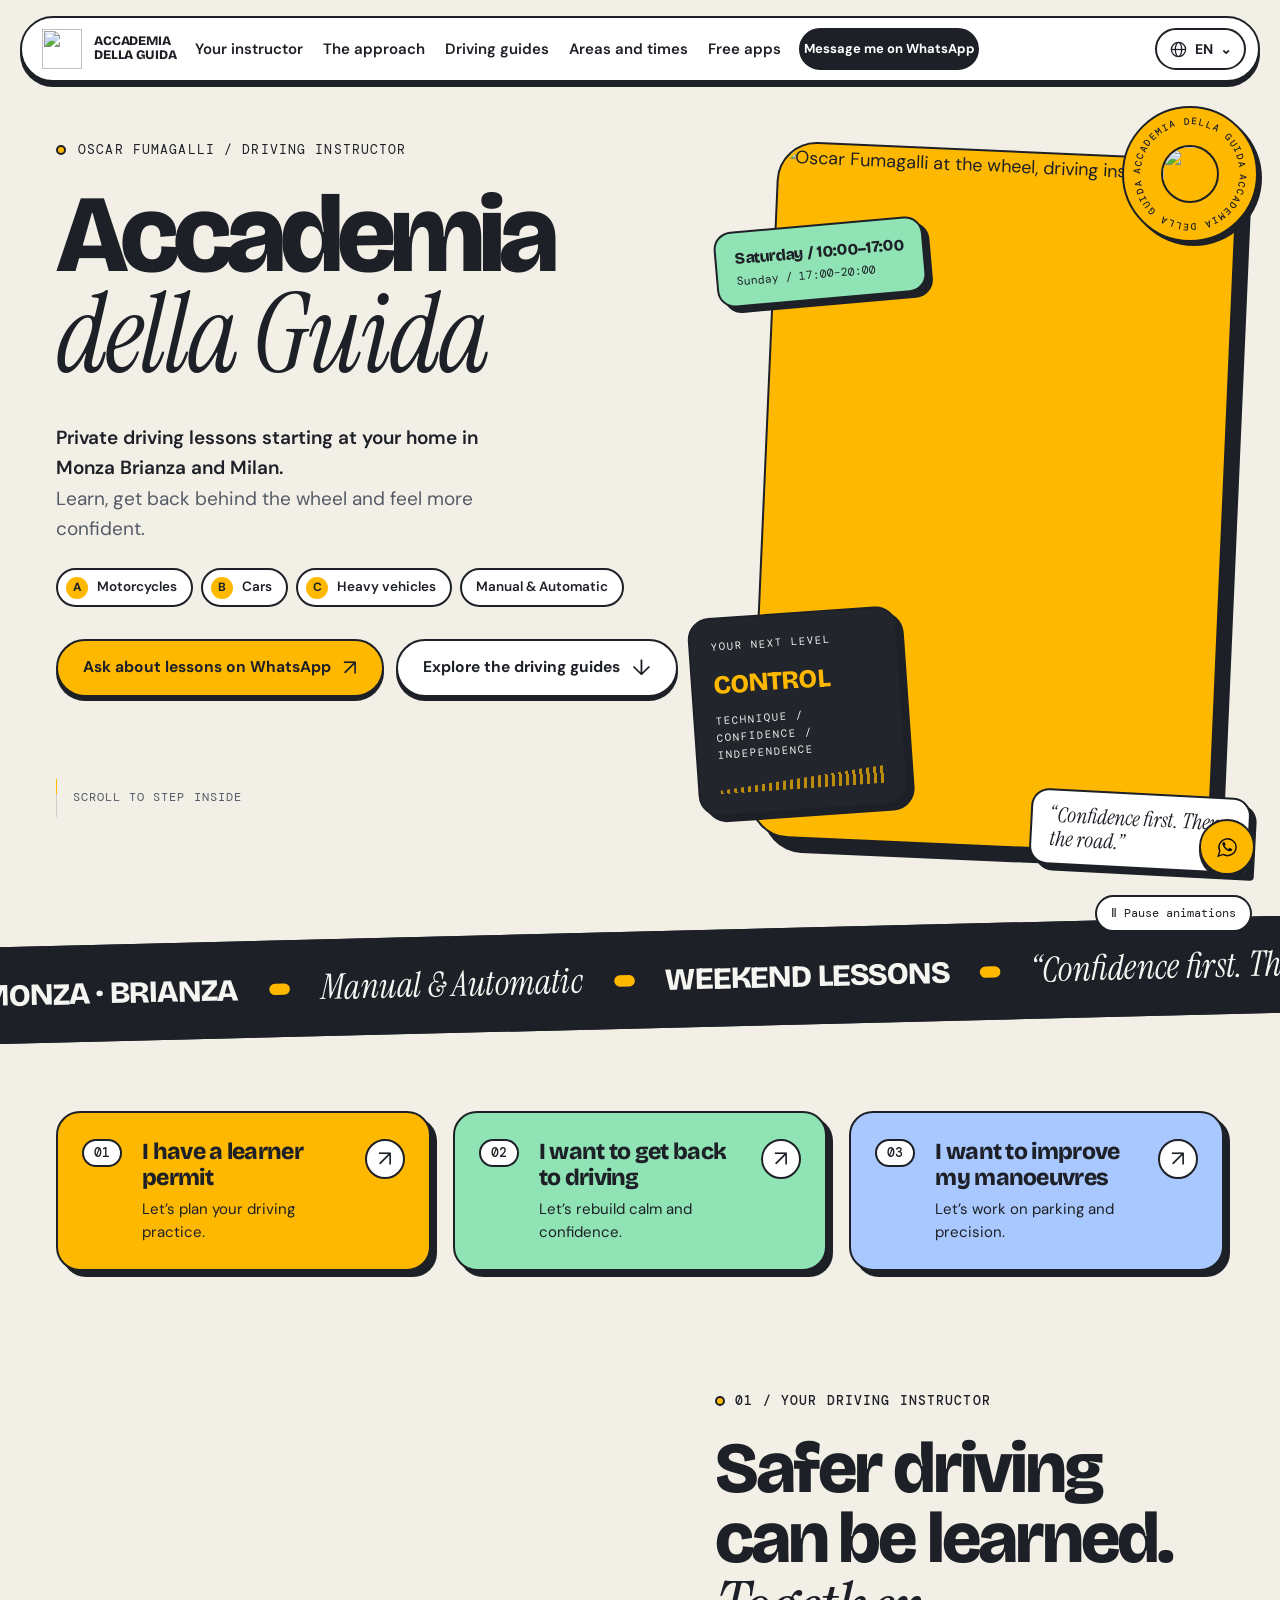
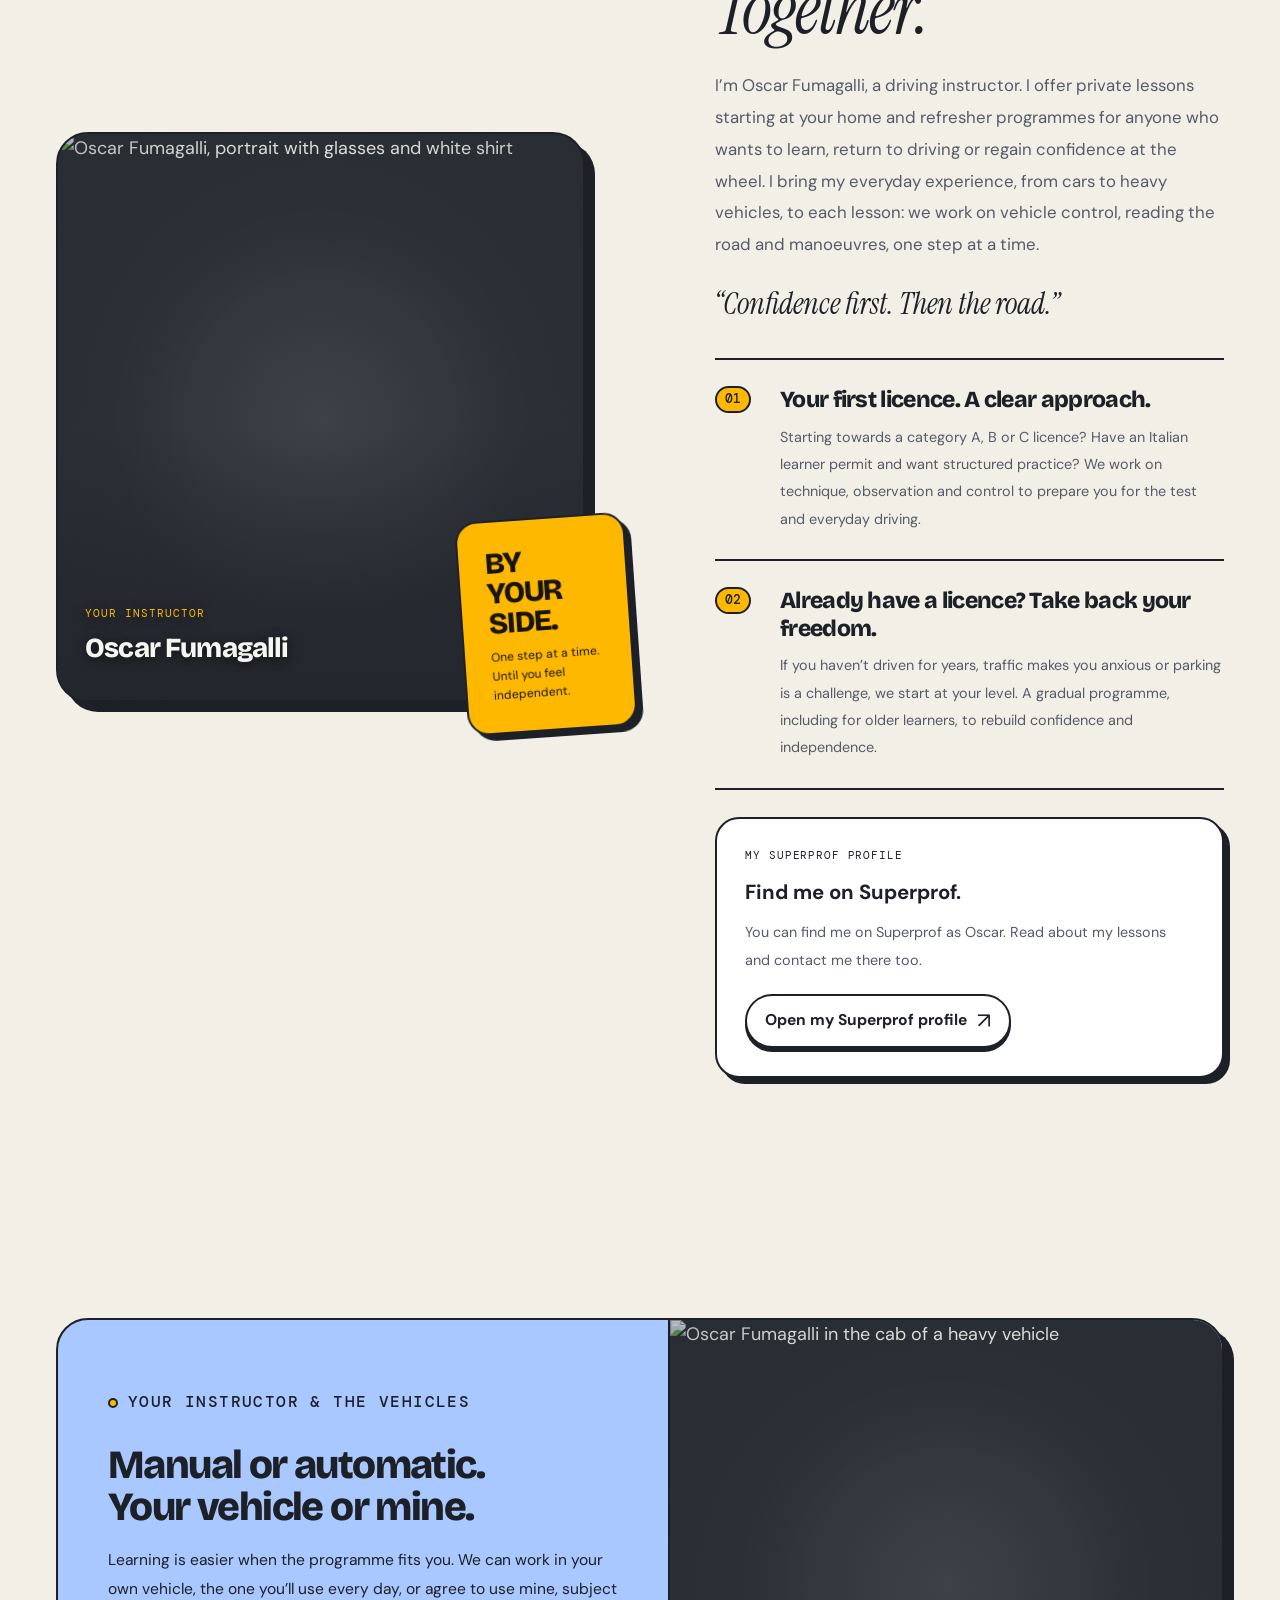
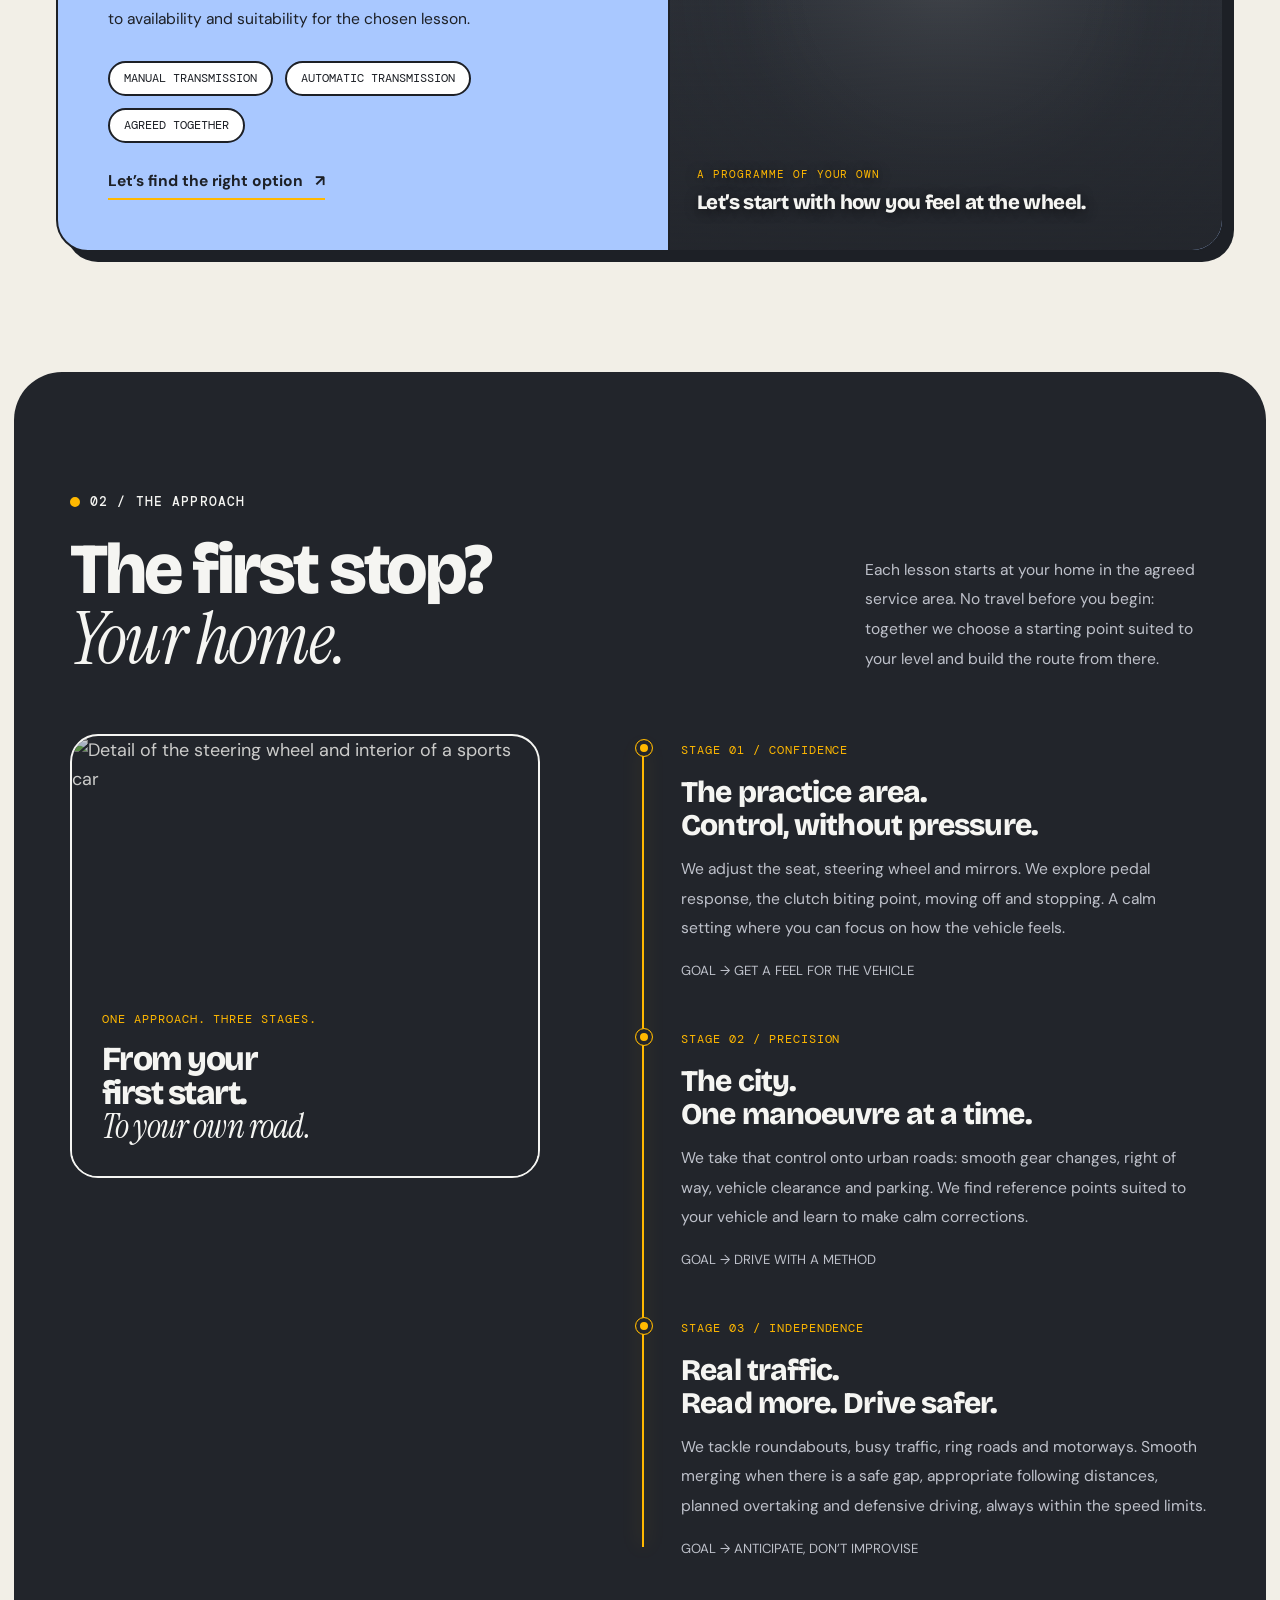
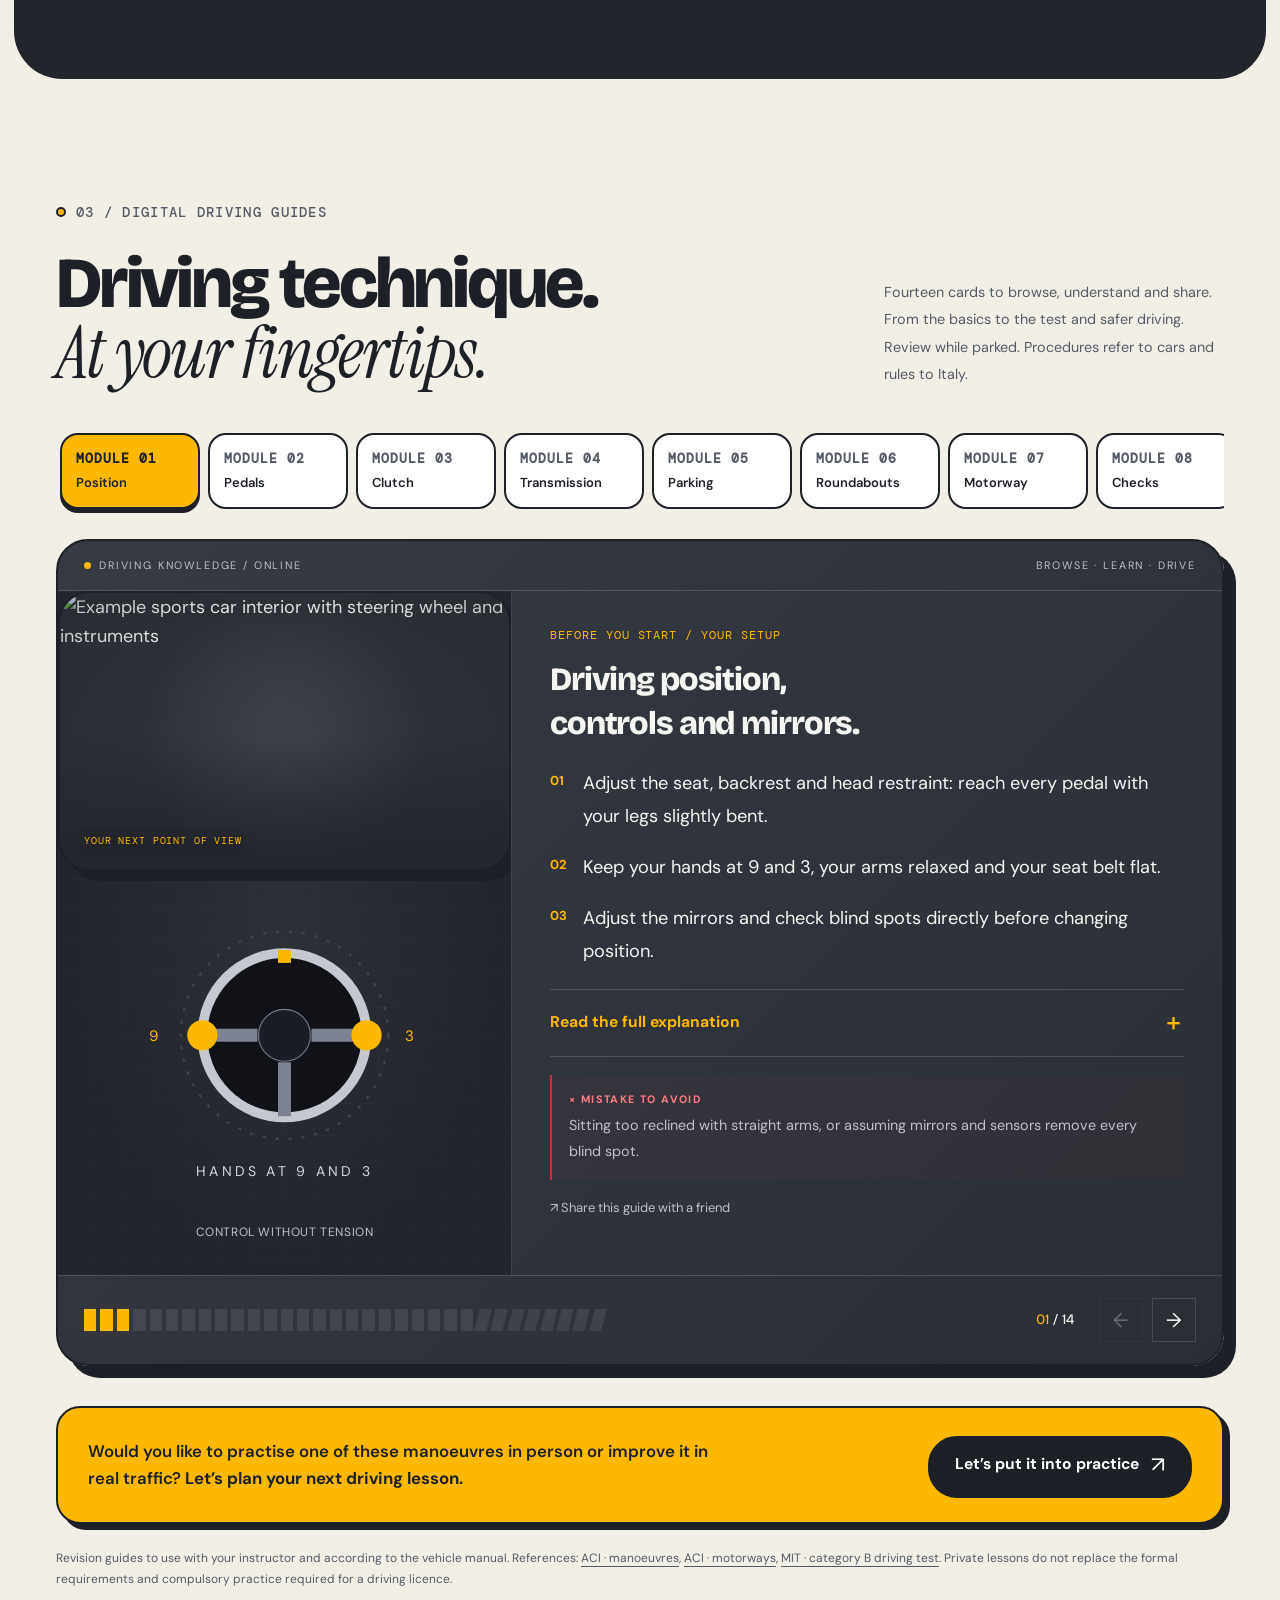
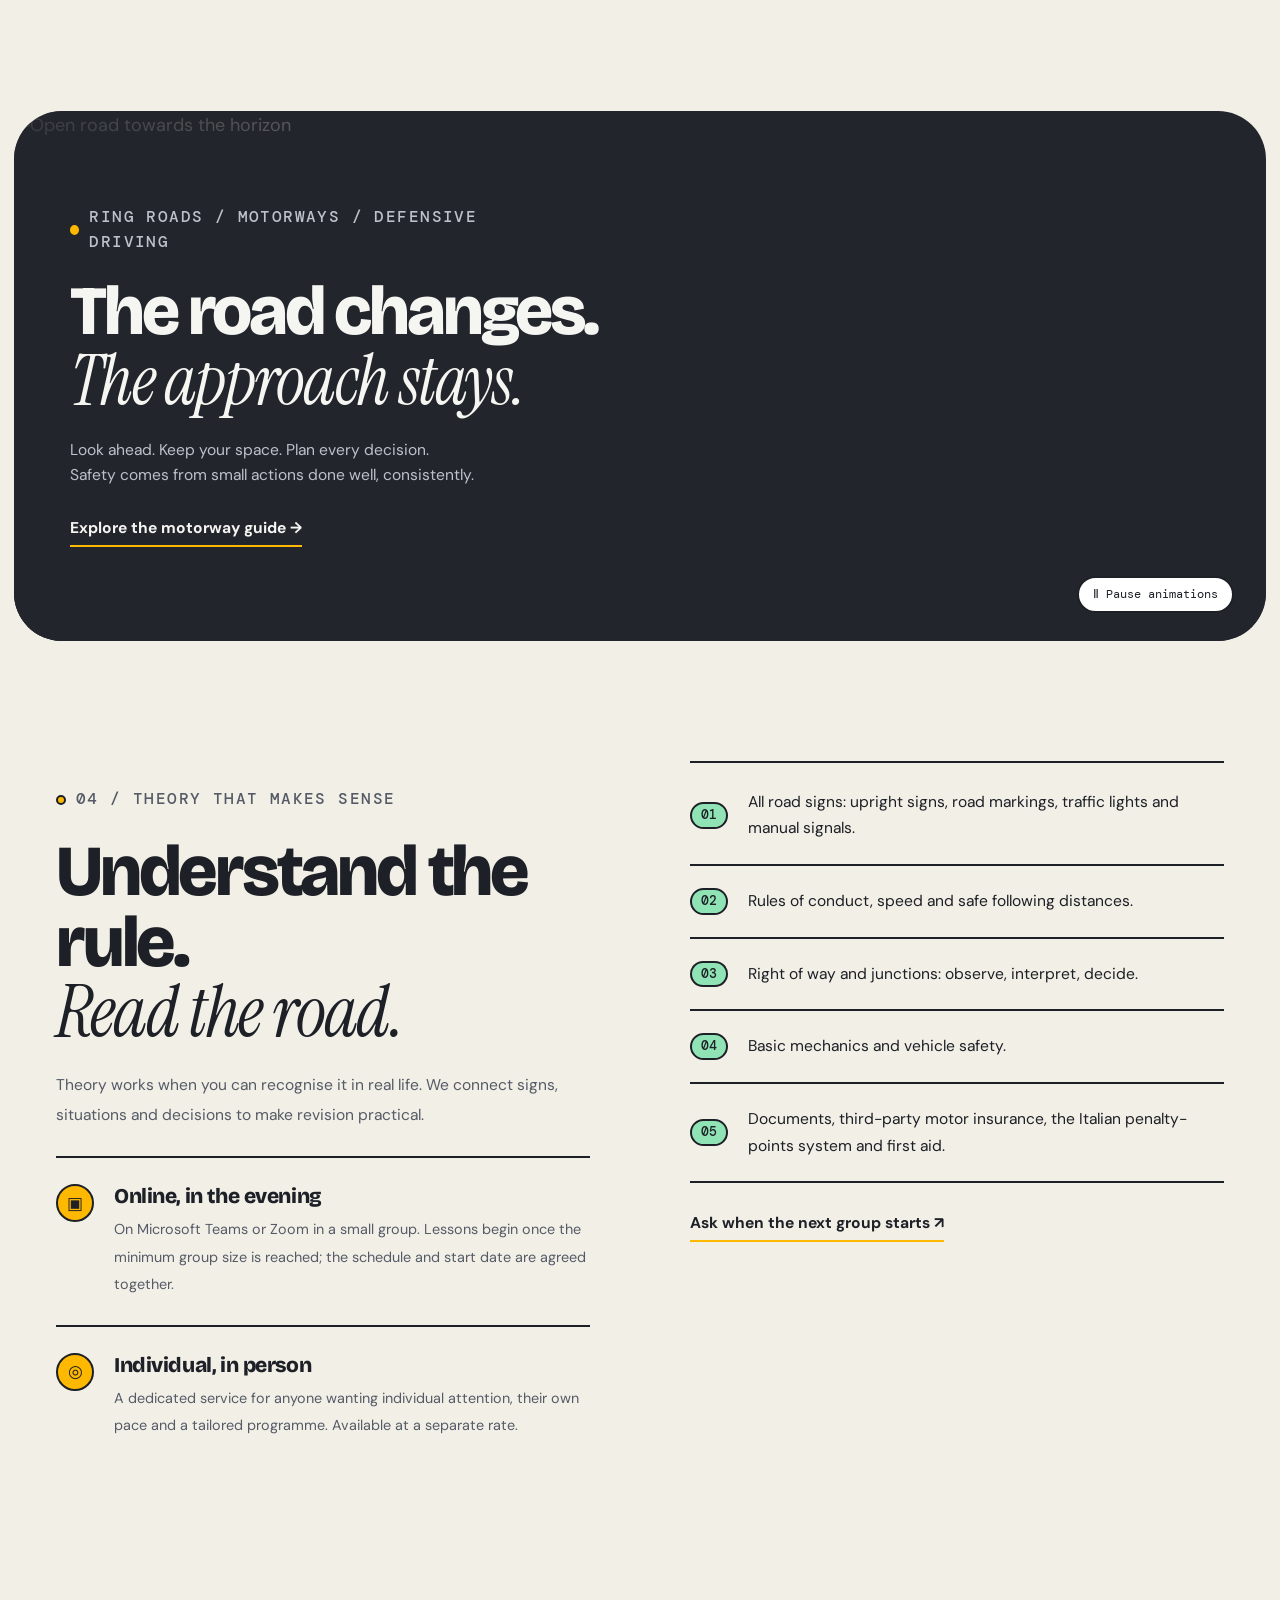
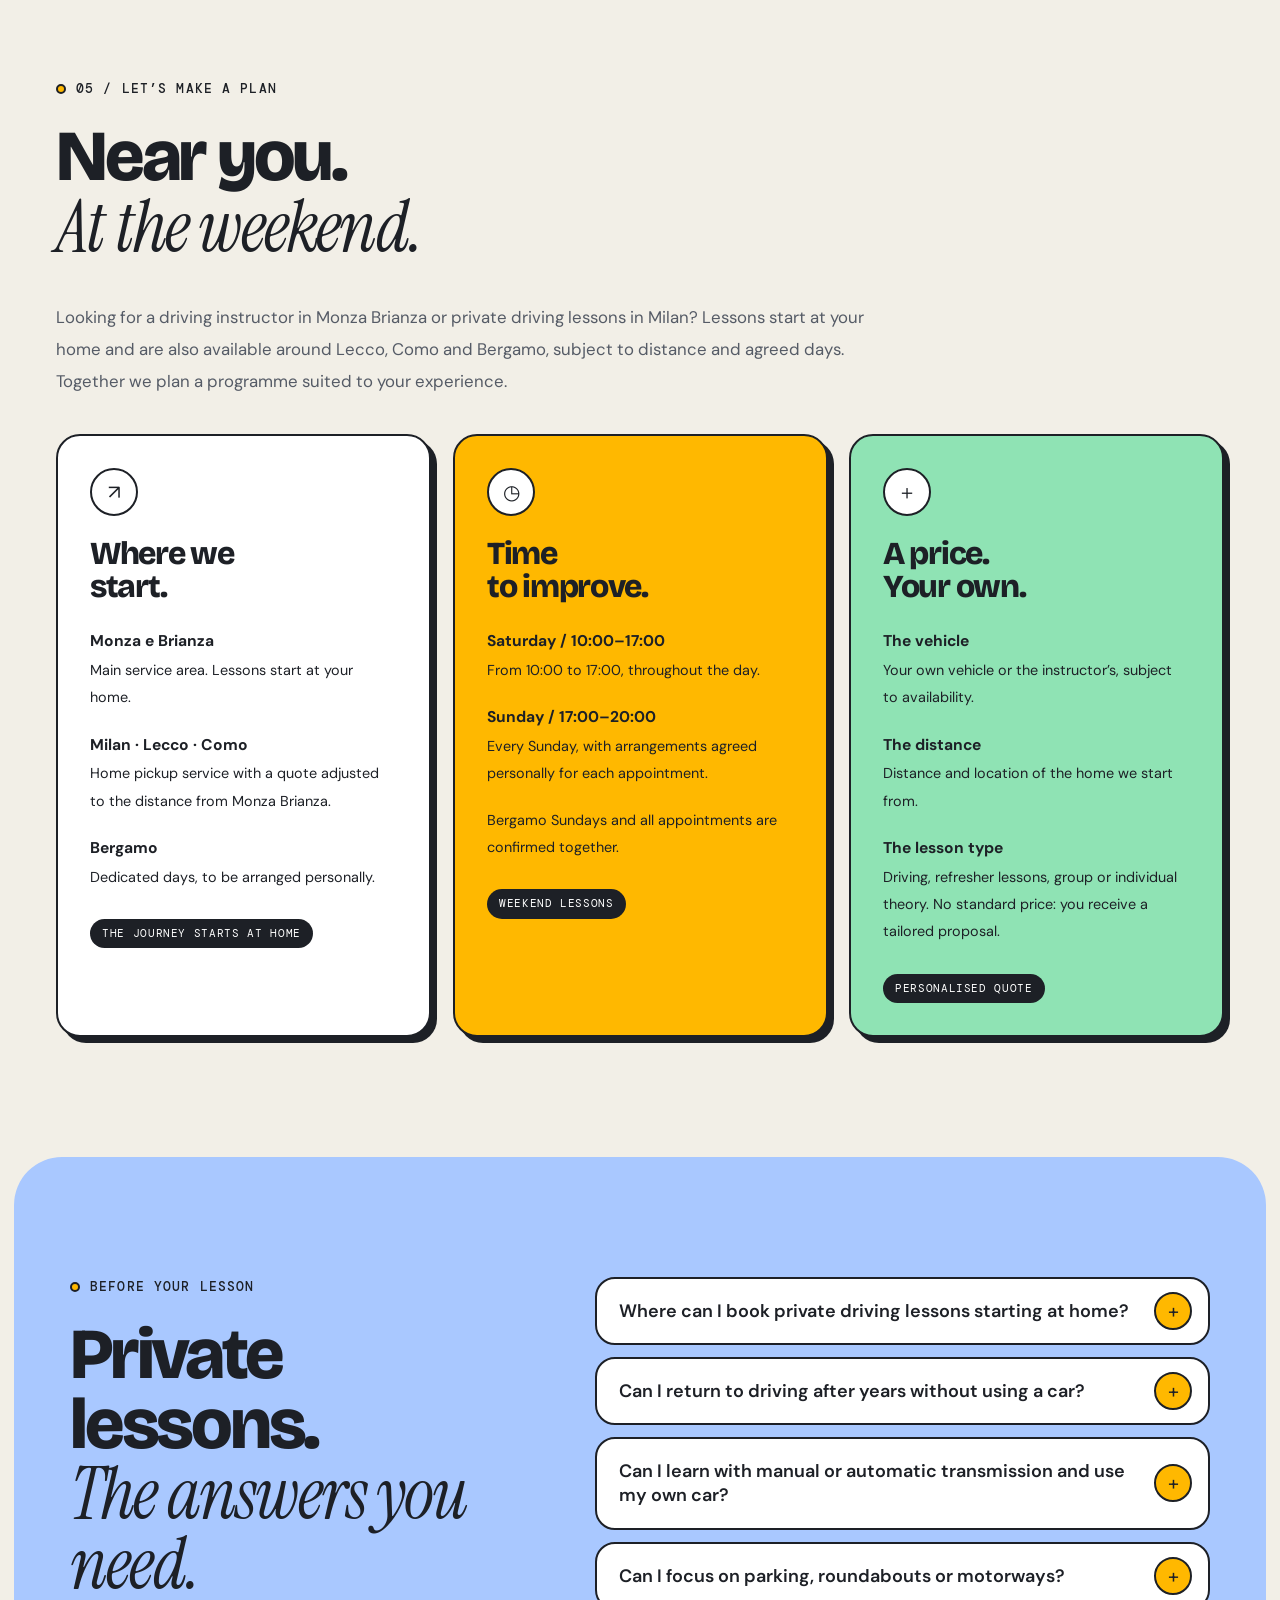
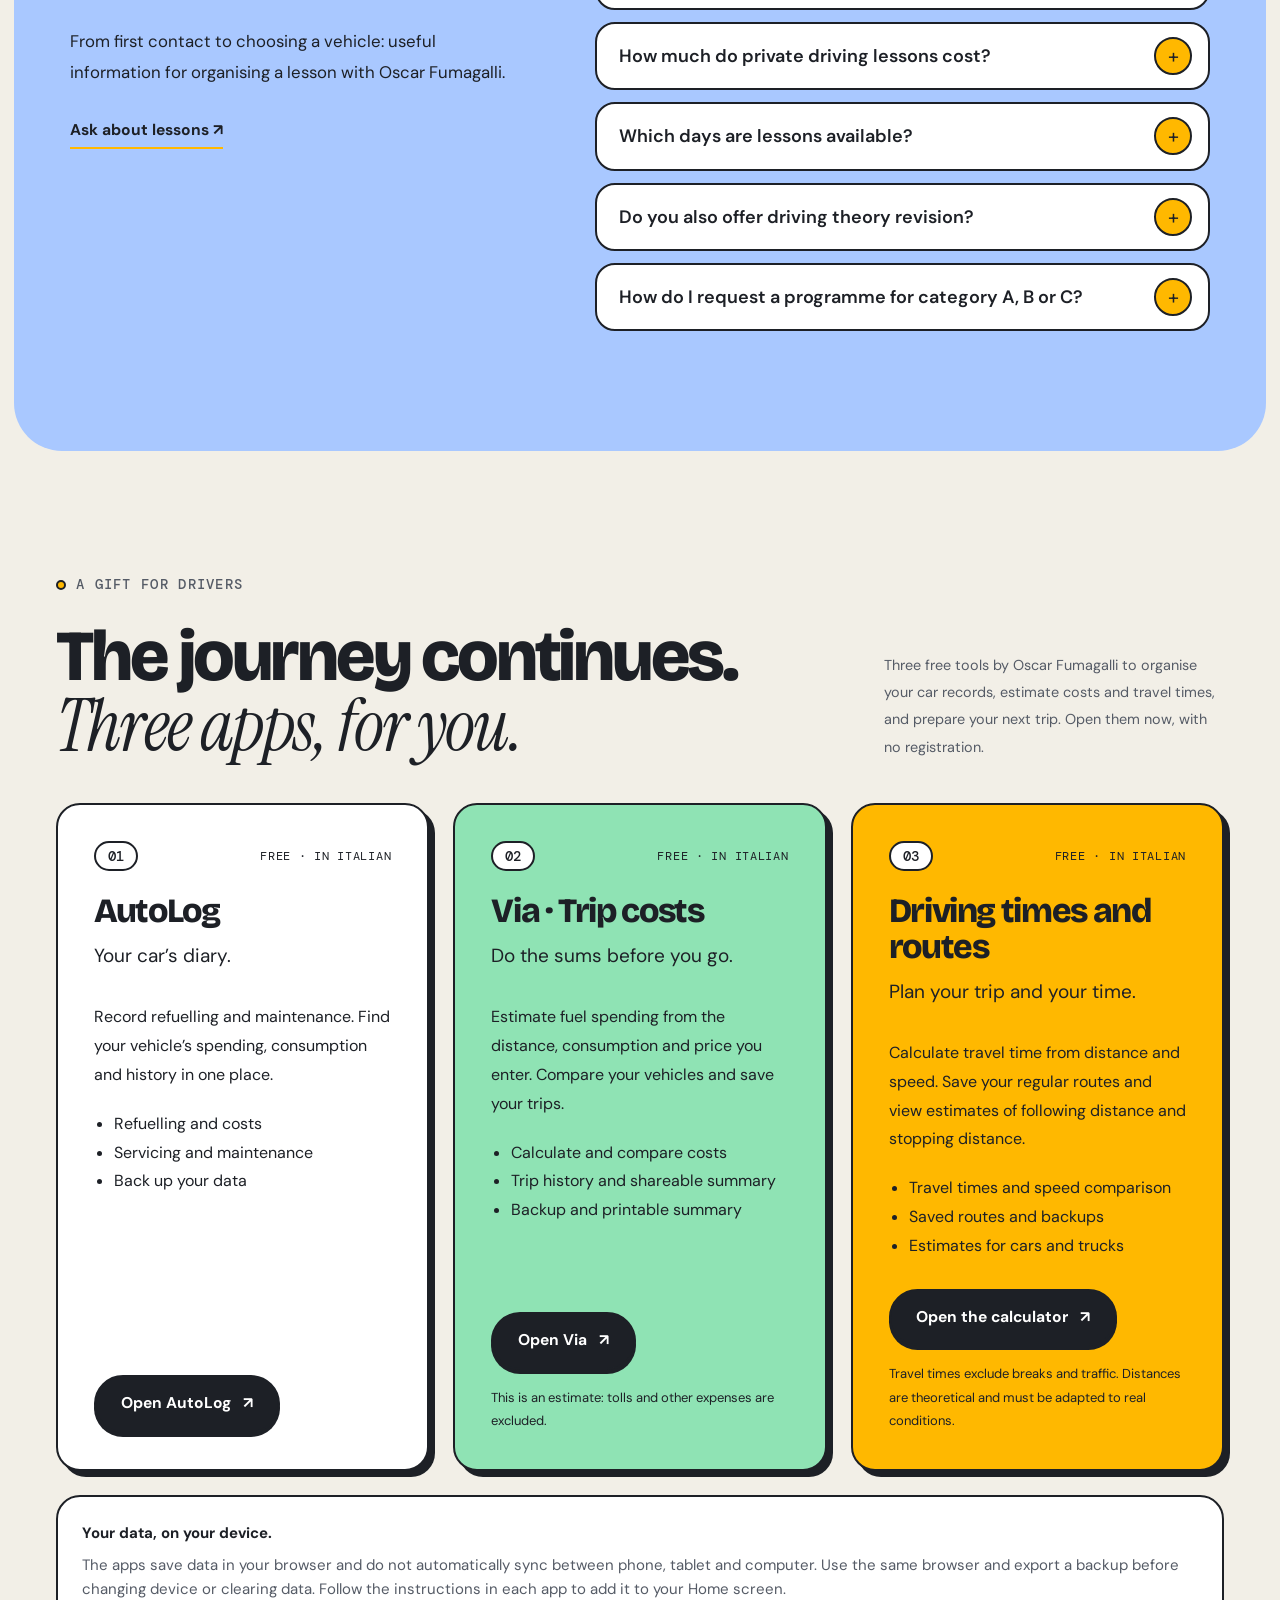
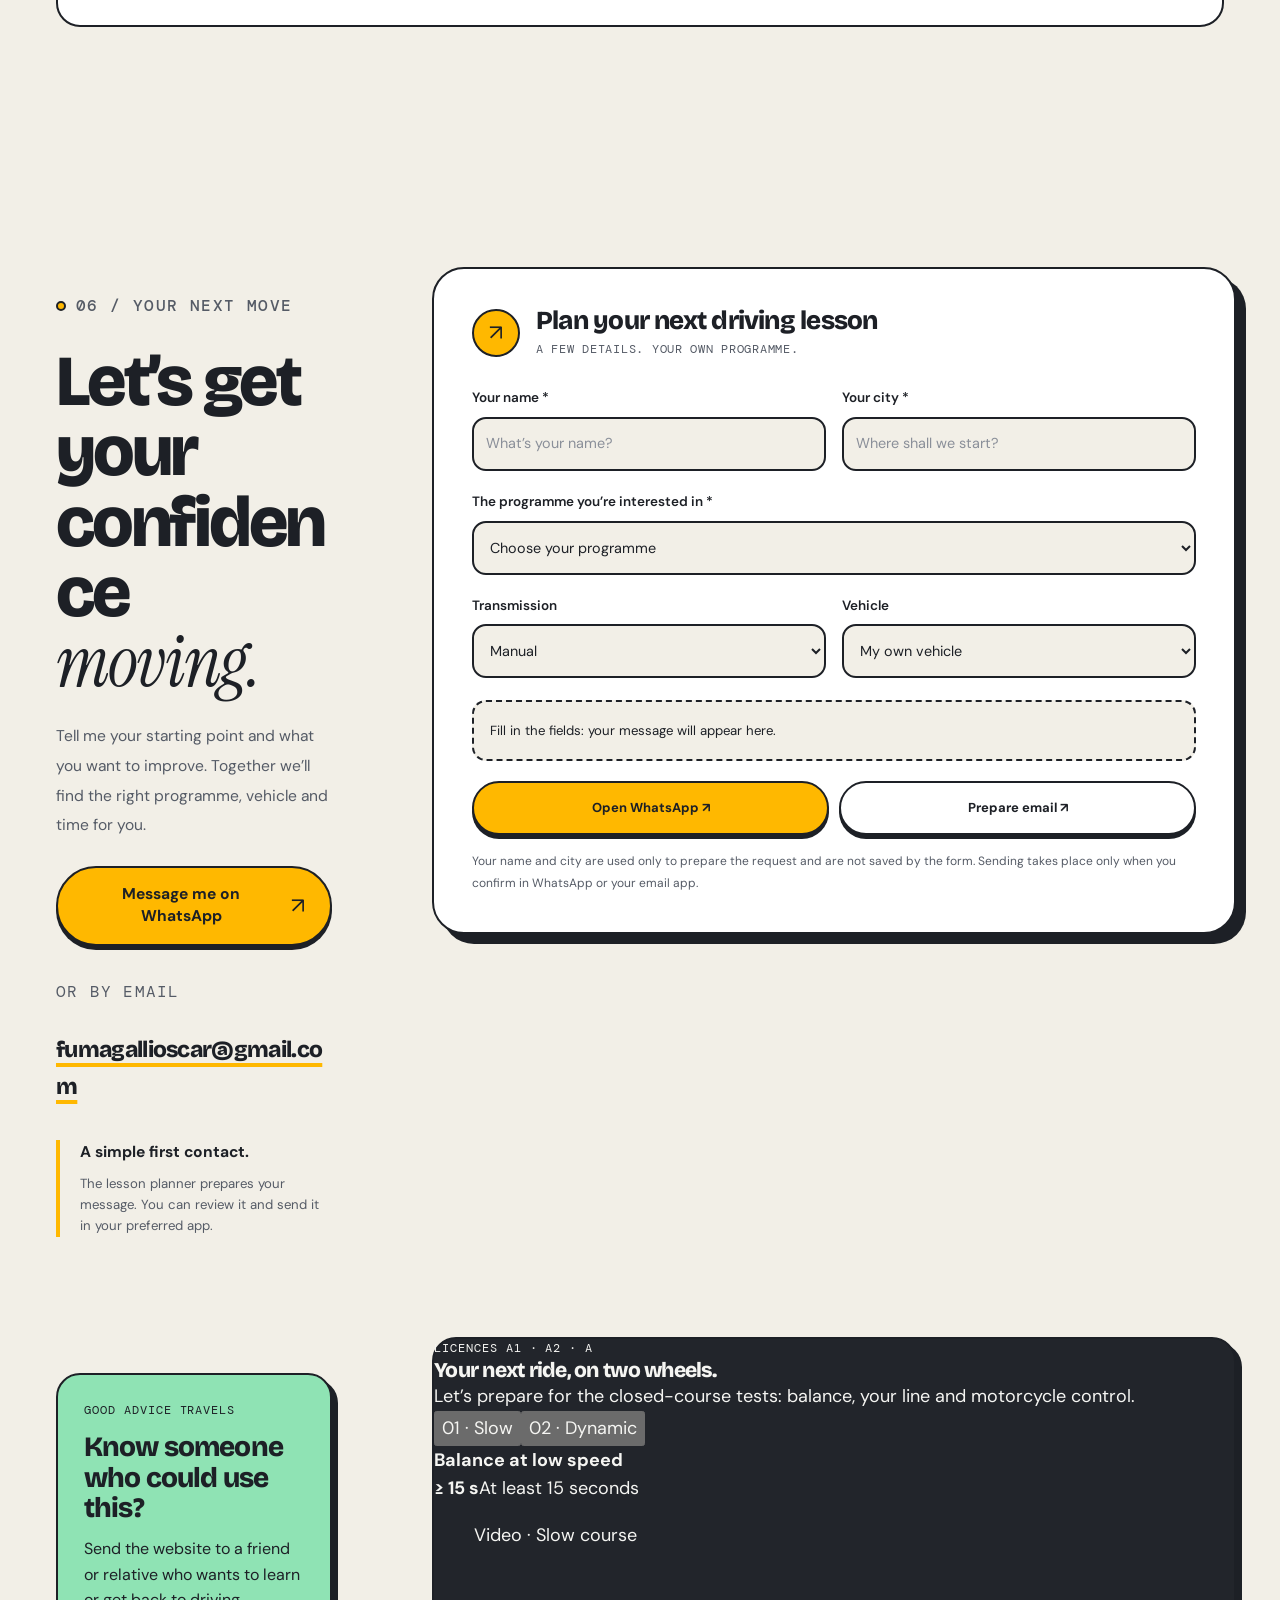
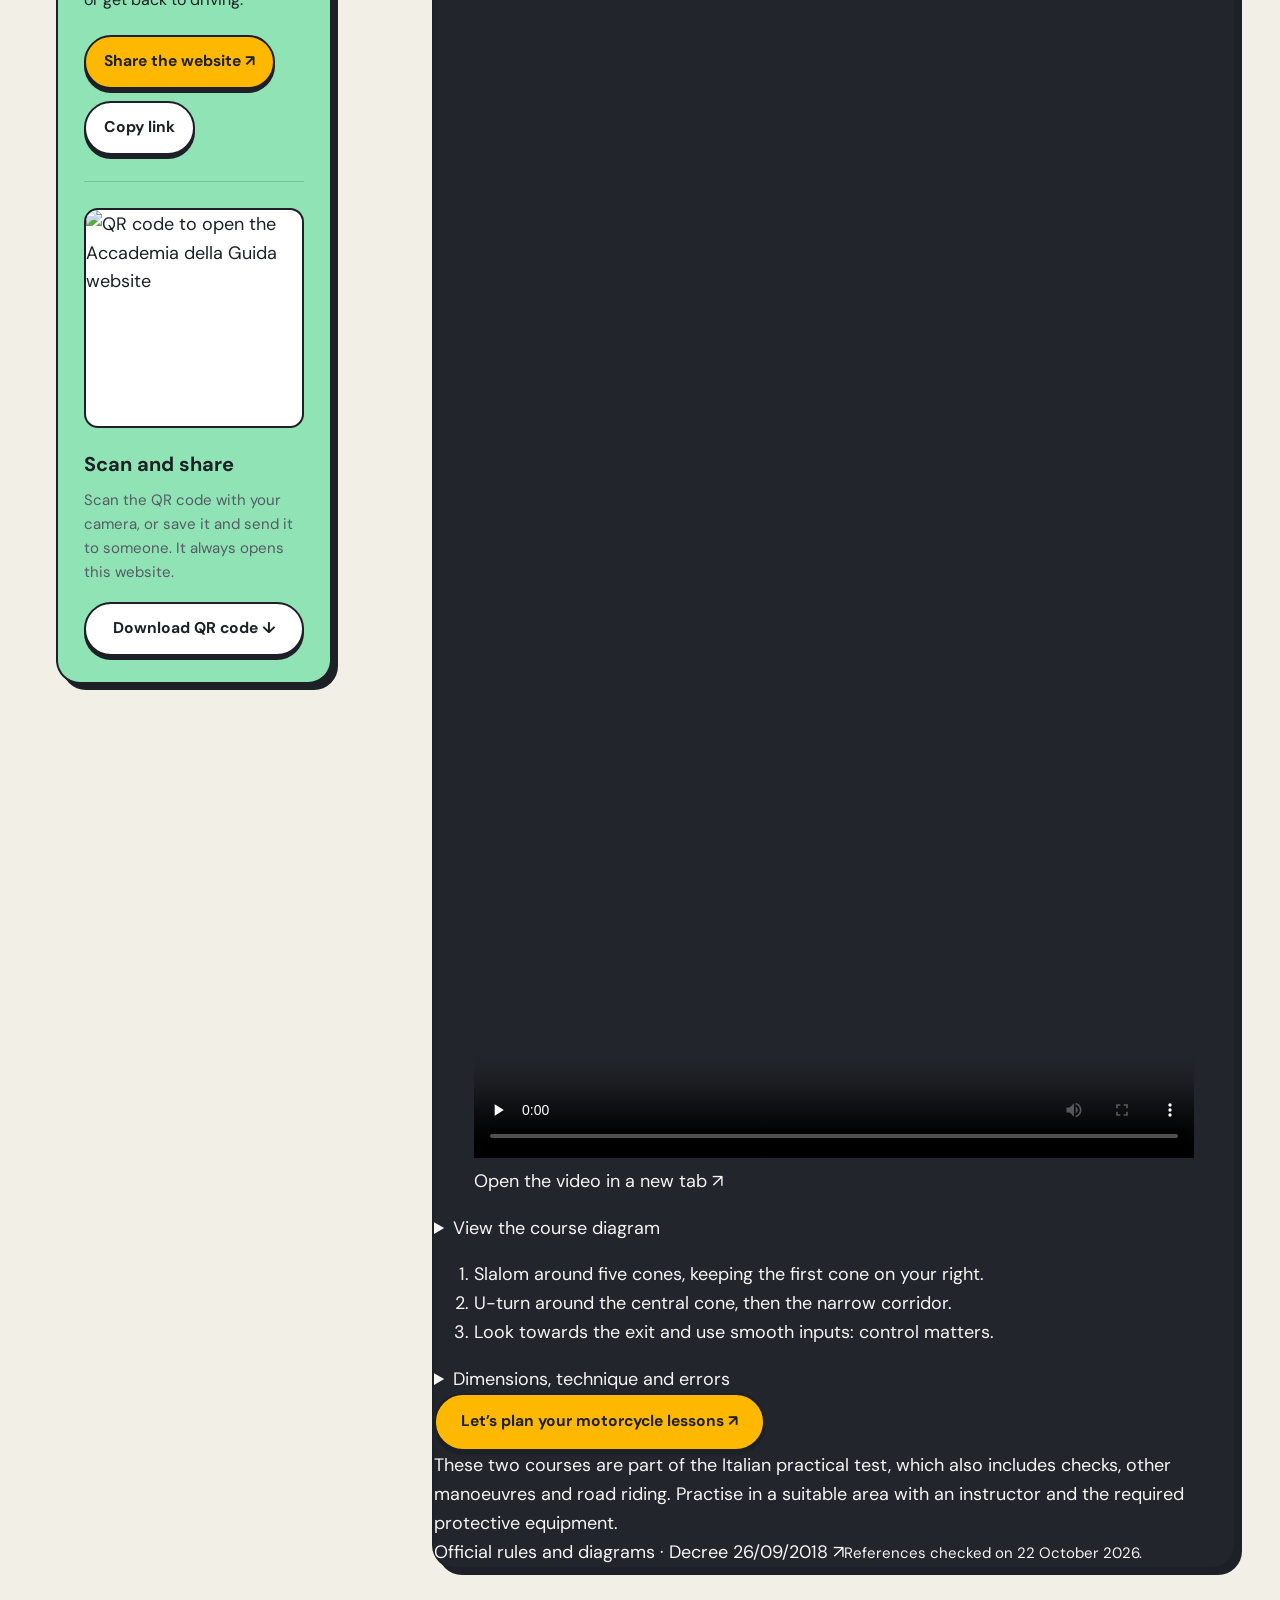
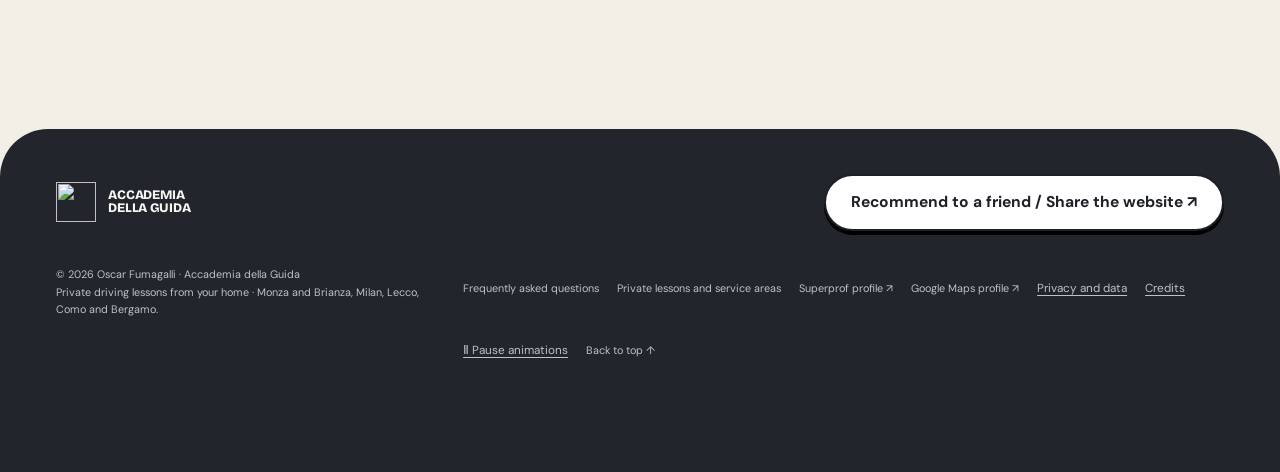
==== commit 1a6f0125: "Add moto videos and covers to the standalone site Co-Authored-By: Claude Fable 5.2 <noreply@anthropi" ====
--- a/sito-nuovo/en.html
+++ b/sito-nuovo/en.html
@@ -392,7 +392,7 @@
 .toast{border-radius:18px}
 }
 @media(prefers-reduced-motion:reduce){.marquee-track,.sticker-ring svg{animation:none!important}}
-.hero-photo{object-position:32% 22%}.portrait-main img{object-position:center 30%}.vehicle-photo img{object-position:62% 62%}.moto-video{display:none}</style>
+.hero-photo{object-position:32% 22%}.portrait-main img{object-position:center 30%}.vehicle-photo img{object-position:62% 62%}</style>
 <script defer src="/moto-guide.js?v=2"></script><link rel="alternate" hreflang="it" href="https://accademia-della-guida.vercel.app/"><link rel="alternate" hreflang="en" href="https://accademia-della-guida.vercel.app/en"><link rel="alternate" hreflang="es" href="https://accademia-della-guida.vercel.app/es"><link rel="alternate" hreflang="fr" href="https://accademia-della-guida.vercel.app/fr"><link rel="alternate" hreflang="x-default" href="https://accademia-della-guida.vercel.app/"></head>
 <body>
 <a class="skip" href="#contenuto">Skip to content</a><div class="top-progress" aria-hidden="true"></div>
@@ -428,14 +428,14 @@
 <section class="section faq-section" id="domande-frequenti" aria-labelledby="faq-title"><div class="wrap faq-layout"><div><p class="eyebrow">BEFORE YOUR LESSON</p><h2 id="faq-title" class="section-title display">Private lessons.<br><span class="accent">The answers you need.</span></h2><p class="body-copy">From first contact to choosing a vehicle: useful information for organising a lesson with Oscar Fumagalli.</p><a class="text-link" href="#contatti">Ask about lessons ↗</a></div><div class="faq-list"><details class="faq-item"><summary>Where can I book private driving lessons starting at home?</summary><p>The main area is Monza and Brianza. Home pickup lessons are also available in Milan, Lecco and Como, with a quote adjusted for distance. Dedicated days in Bergamo are arranged personally. Enter your city in the lesson planner: we will agree on availability, starting point and time together.</p></details><details class="faq-item"><summary>Can I return to driving after years without using a car?</summary><p>Yes. Refresher lessons are also for licence holders who drive rarely, have not driven for years or feel unsure in traffic. We start from your current level: first vehicle control in a calm setting, then manoeuvres and real situations, with an agreed progression.</p></details><details class="faq-item"><summary>Can I learn with manual or automatic transmission and use my own car?</summary><p>We can work with manual or automatic transmission. The vehicle can be yours or the instructor’s, subject to availability and suitability for the lesson. Tell me your transmission and vehicle preference at first contact so we can plan around the car you will use.</p></details><details class="faq-item"><summary>Can I focus on parking, roundabouts or motorways?</summary><p>Yes. You can request lessons focusing on parking and manoeuvres, roundabouts, urban traffic, ring roads and motorways. The programme is chosen according to your experience and lesson conditions. The website also has eight technical guides for revision while parked, before or after driving.</p></details><details class="faq-item"><summary>How much do private driving lessons cost?</summary><p>Quotes are personalised. The price depends on the lesson type, vehicle used and distance to your home. There is no single price for everyone: send me your city, the programme you are interested in and whether you want to use your own vehicle to receive a tailored proposal.</p></details><details class="faq-item"><summary>Which days are lessons available?</summary><p>Driving lessons take place at weekends: Saturdays from 10:00 to 17:00 and every Sunday from 17:00 to 20:00. Check the calendar for available times. Appointment details and dedicated days in Bergamo are arranged personally with Oscar.</p></details><details class="faq-item"><summary>Do you also offer driving theory revision?</summary><p>Yes. Theory lessons are mainly online in the evening via Microsoft Teams or Zoom, once the planned small group has formed. Individual in-person theory is also available at a dedicated rate. Topics include signs, right of way, road behaviour, vehicle safety and documents.</p></details><details class="faq-item"><summary>How do I request a programme for category A, B or C?</summary><p>Choose the category in the lesson planner and enter your city. In your message, you can add whether you already have a licence or an Italian learner permit, which vehicle you want to use and what you want to practise. Before booking, we agree on a programme and vehicle suited to your situation.</p></details></div></div></section>
 <section class="section tools-section" id="strumenti" aria-labelledby="tools-title"><div class="wrap"><div class="section-topline"><div><p class="eyebrow">A GIFT FOR DRIVERS</p><h2 class="section-title display" id="tools-title">The journey continues.<br><span class="accent">Three apps, for you.</span></h2></div><p>Three free tools by Oscar Fumagalli to organise your car records, estimate costs and travel times, and prepare your next trip. Open them now, with no registration.</p></div><div class="tools-grid"><article class="tool-card"><div class="tool-top"><span class="tool-number" aria-hidden="true">01</span><span class="tool-tag">FREE · IN ITALIAN</span></div><h3>AutoLog</h3><p class="tool-subtitle">Your car’s diary.</p><p>Record refuelling and maintenance. Find your vehicle’s spending, consumption and history in one place.</p><ul><li>Refuelling and costs</li><li>Servicing and maintenance</li><li>Back up your data</li></ul><a class="btn btn-primary" href="https://autolog-cell.oscar1975.chatgpt.site/" target="_blank" rel="noopener noreferrer">Open AutoLog <span aria-hidden="true">↗</span><span class="sr-only"> (opens in a new tab)</span></a></article><article class="tool-card"><div class="tool-top"><span class="tool-number" aria-hidden="true">02</span><span class="tool-tag">FREE · IN ITALIAN</span></div><h3>Via · Trip costs</h3><p class="tool-subtitle">Do the sums before you go.</p><p>Estimate fuel spending from the distance, consumption and price you enter. Compare your vehicles and save your trips.</p><ul><li>Calculate and compare costs</li><li>Trip history and shareable summary</li><li>Backup and printable summary</li></ul><a class="btn btn-primary" href="https://costi-viaggio-oscar.oscar1975.chatgpt.site/" target="_blank" rel="noopener noreferrer">Open Via <span aria-hidden="true">↗</span><span class="sr-only"> (opens in a new tab)</span></a><p class="tool-fineprint">This is an estimate: tolls and other expenses are excluded.</p></article><article class="tool-card"><div class="tool-top"><span class="tool-number" aria-hidden="true">03</span><span class="tool-tag">FREE · IN ITALIAN</span></div><h3>Driving times and routes</h3><p class="tool-subtitle">Plan your trip and your time.</p><p>Calculate travel time from distance and speed. Save your regular routes and view estimates of following distance and stopping distance.</p><ul><li>Travel times and speed comparison</li><li>Saved routes and backups</li><li>Estimates for cars and trucks</li></ul><a class="btn btn-primary" href="https://tempi-guida-tratte.oscar1975.chatgpt.site/" target="_blank" rel="noopener noreferrer">Open the calculator <span aria-hidden="true">↗</span><span class="sr-only"> (opens in a new tab)</span></a><p class="tool-fineprint">Travel times exclude breaks and traffic. Distances are theoretical and must be adapted to real conditions.</p></article></div><div class="tools-note"><strong>Your data, on your device.</strong><p>The apps save data in your browser and do not automatically sync between phone, tablet and computer. Use the same browser and export a backup before changing device or clearing data. Follow the instructions in each app to add it to your Home screen.</p></div></div></section><section class="section" id="contatti"><div class="wrap contact-grid"><div class="contact-copy"><p class="eyebrow">06 / YOUR NEXT MOVE</p><h2 class="section-title display">Let’s get<br>your confidence<br><span class="accent">moving.</span></h2><p>Tell me your starting point and what you want to improve. Together we’ll find the right programme, vehicle and time for you.</p><a class="btn btn-primary wa-link" href="https://wa.me/393423165192?text=Hello%20Oscar!%20I%20visited%20Accademia%20della%20Guida%20and%20would%20like%20information%20about%20lessons." target="_blank" rel="noopener">Message me on WhatsApp <span class="btn-arrow">↗</span></a><p class="label" style="margin-top:32px">OR BY EMAIL</p><a class="contact-email" href="mailto:fumagallioscar@gmail.com">fumagallioscar@gmail.com</a><div class="contact-note"><strong>A simple first contact.</strong><span>The lesson planner prepares your message. You can review it and send it in your preferred app.</span></div></div><form class="contact-form" id="contact-form"><div class="form-heading"><span>↗</span><div><h3>Plan your next driving lesson</h3><p>A FEW DETAILS. YOUR OWN PROGRAMME.</p></div></div><p id="path-selected" class="path-selected" role="status" hidden></p><div class="form-row"><label class="field"><span>Your name *</span><input id="contact-name" name="nome" placeholder="What’s your name?" autocomplete="given-name" required maxlength="70"></label><label class="field"><span>Your city *</span><input id="contact-city" name="citta" placeholder="Where shall we start?" autocomplete="address-level2" required maxlength="100"></label></div><label class="field"><span>The programme you’re interested in *</span><select id="contact-path" name="percorso" required><option value="">Choose your programme</option><option value="Guida con foglio rosa · categoria da concordare">Learner-permit practice · category to be agreed</option><option value="Patente A · Moto">Category A · Motorcycles</option><option value="Patente B · Auto">Category B · Cars</option><option value="Patente C · Mezzi pesanti">Category C · Heavy vehicles</option><option value="Perfezionamento e recupero confidenza">Refresher lessons and confidence building</option><option value="Parcheggi e manovre">Parking and manoeuvres</option><option value="Tangenziali e autostrade">Ring roads and motorways</option><option value="Teoria online in gruppo">Online group theory</option><option value="Teoria individuale in presenza">Individual in-person theory</option></select></label><div class="form-row"><label class="field"><span>Transmission</span><select id="contact-gear" name="cambio"><option value="Manuale">Manual</option><option value="Automatico">Automatic</option><option value="Da valutare insieme">To decide together</option><option value="Non applicabile · Teoria">Not applicable · Theory</option></select></label><label class="field"><span>Vehicle</span><select id="contact-vehicle" name="mezzo"><option value="Mezzo proprio">My own vehicle</option><option value="Mezzo dell’istruttore">Instructor’s vehicle</option><option value="Da valutare insieme">To decide together</option><option value="Non applicabile · Teoria">Not applicable · Theory</option></select></label></div><div class="form-preview" id="message-preview" aria-label="Message preview">Fill in the fields: your message will appear here.</div><div class="form-actions"><button type="submit" name="canale" value="whatsapp" class="btn btn-primary">Open WhatsApp ↗</button><button type="submit" name="canale" value="email" class="btn">Prepare email ↗</button></div><p class="form-note">Your name and city are used only to prepare the request and are not saved by the form. Sending takes place only when you confirm in WhatsApp or your email app.</p></form><aside class="share-card" aria-labelledby="share-title"><p class="label">GOOD ADVICE TRAVELS</p><h3 id="share-title">Know someone who could use this?</h3><p>Send the website to a friend or relative who wants to learn or get back to driving.</p><div class="actions"><button type="button" class="btn btn-primary" data-share-site>Share the website ↗</button><button type="button" class="btn" data-copy-site>Copy link</button></div><div class="share-qr"><img src="/images/qr-accademia-della-guida.png" width="220" height="220" loading="lazy" alt="QR code to open the Accademia della Guida website"><div><h4>Scan and share</h4><p>Scan the QR code with your camera, or save it and send it to someone. It always opens this website.</p><a class="btn" href="/images/qr-accademia-della-guida.png" download="QR-Accademia-della-Guida.png">Download QR code ↓</a></div></div><div class="copy-fallback" hidden><label for="share-url">Link to copy</label><input id="share-url" type="url" readonly value="https://accademia-della-guida.vercel.app/" aria-describedby="copy-help"><p id="copy-help">Press and hold the link, select it and choose Copy.</p></div></aside><!-- moto-guide:start --><aside class="moto-card" id="guide-moto" aria-labelledby="moto-title"><p class="label">LICENCES A1 · A2 · A</p><h3 id="moto-title">Your next ride, on two wheels.</h3><p class="moto-intro">Let’s prepare for the closed-course tests: balance, your line and motorcycle control.</p><div class="moto-tabs" role="tablist" aria-label="The two motorcycle test courses"><button type="button" role="tab" id="moto-tab-1" aria-controls="moto-panel-1" aria-selected="true" tabindex="0">01 · Slow</button><button type="button" role="tab" id="moto-tab-2" aria-controls="moto-panel-2" aria-selected="false" tabindex="-1">02 · Dynamic</button></div><section id="moto-panel-1" class="moto-panel" role="tabpanel" aria-labelledby="moto-tab-1" tabindex="0">
 <div class="moto-course-heading"><h4>Balance at low speed</h4><div class="moto-timing"><strong>≥ 15 s</strong><span>At least 15 seconds</span></div></div>
-<figure class="moto-video"><figcaption id="moto-video-title-1">Video · Slow course</figcaption><video controls playsinline preload="none" width="720" height="1208" aria-labelledby="moto-video-title-1"><source src="/videos/moto-percorso-lento.mp4" type="video/mp4"></video><p class="moto-video-error" data-video-error role="status" hidden>The video could not load. Try again or open it in a new tab.</p><a class="moto-video-link" href="/videos/moto-percorso-lento.mp4" target="_blank" rel="noopener noreferrer">Open the video in a new tab ↗</a></figure>
+<figure class="moto-video"><figcaption id="moto-video-title-1">Video · Slow course</figcaption><video controls playsinline preload="none" poster="/images/moto/percorso-lento.webp" width="720" height="1208" aria-labelledby="moto-video-title-1"><source src="/videos/moto-percorso-lento.mp4" type="video/mp4"></video><p class="moto-video-error" data-video-error role="status" hidden>The video could not load. Try again or open it in a new tab.</p><a class="moto-video-link" href="/videos/moto-percorso-lento.mp4" target="_blank" rel="noopener noreferrer">Open the video in a new tab ↗</a></figure>
 <details class="moto-diagram-details"><summary>View the course diagram</summary><figure class="moto-figure"><svg viewBox="0 0 350 225" role="img" aria-label="Slow course: five cones, U-turn and return corridor" xmlns="http://www.w3.org/2000/svg"><path class="moto-track" d="M20 65H265a50 50 0 0 1 0 100H25"/><path class="moto-route" d="M22 65C38 65 35 50 50 50S62 80 82 80 94 50 114 50 126 80 146 80 158 50 178 50 200 65 217 65H265a50 50 0 0 1 0 100H26"/>
   <circle cx="50" cy="65" r="4" class="moto-cone"/><circle cx="82" cy="65" r="4" class="moto-cone"/><circle cx="114" cy="65" r="4" class="moto-cone"/><circle cx="146" cy="65" r="4" class="moto-cone"/><circle cx="178" cy="65" r="4" class="moto-cone"/><circle cx="265" cy="115" r="4" class="moto-cone"/><circle cx="30" cy="151" r="4" class="moto-cone"/><circle cx="49" cy="151" r="4" class="moto-cone"/><circle cx="68" cy="151" r="4" class="moto-cone"/><circle cx="87" cy="151" r="4" class="moto-cone"/><circle cx="106" cy="151" r="4" class="moto-cone"/><circle cx="125" cy="151" r="4" class="moto-cone"/><circle cx="144" cy="151" r="4" class="moto-cone"/><circle cx="163" cy="151" r="4" class="moto-cone"/><circle cx="182" cy="151" r="4" class="moto-cone"/><circle cx="201" cy="151" r="4" class="moto-cone"/><circle cx="220" cy="151" r="4" class="moto-cone"/><circle cx="239" cy="151" r="4" class="moto-cone"/><circle cx="258" cy="151" r="4" class="moto-cone"/><circle cx="30" cy="179" r="4" class="moto-cone"/><circle cx="49" cy="179" r="4" class="moto-cone"/><circle cx="68" cy="179" r="4" class="moto-cone"/><circle cx="87" cy="179" r="4" class="moto-cone"/><circle cx="106" cy="179" r="4" class="moto-cone"/><circle cx="125" cy="179" r="4" class="moto-cone"/><circle cx="144" cy="179" r="4" class="moto-cone"/><circle cx="163" cy="179" r="4" class="moto-cone"/><circle cx="182" cy="179" r="4" class="moto-cone"/><circle cx="201" cy="179" r="4" class="moto-cone"/><circle cx="220" cy="179" r="4" class="moto-cone"/><circle cx="239" cy="179" r="4" class="moto-cone"/><circle cx="258" cy="179" r="4" class="moto-cone"/>
   <path d="M216 61l5 4 -5 4" class="moto-arrow"/><path d="M145 161l-5 4 5 4" class="moto-arrow"/>
   <text x="20" y="25">Start</text><text x="22" y="209">Exit</text><text x="165" y="130" text-anchor="middle">Corridor</text><text x="165" y="145" text-anchor="middle">25 m</text></svg><figcaption>Illustrative diagram, not to scale.</figcaption></figure></details><ol class="moto-steps"><li>Slalom around five cones, keeping the first cone on your right.</li><li>U-turn around the central cone, then the narrow corridor.</li><li>Look towards the exit and use smooth inputs: control matters.</li></ol>
 <details class="moto-details"><summary>Dimensions, technique and errors</summary><div class="moto-detail-content"><table><caption>Dimensions to know</caption><tbody><tr><th scope="row">Spacing of the 5 cones</th><td>4 m</td></tr><tr><th scope="row">Start → first cone</th><td>2,2 m</td></tr><tr><th scope="row">U-turn radius</th><td>4 m</td></tr><tr><th scope="row">Corridor length</th><td>25 m</td></tr><tr><th scope="row">Corridor width</th><td>1,30 m</td></tr></tbody></table><h5>Errors to avoid</h5><p>Do not put a foot down, touch or skip cones, or leave the course. Uncoordinated riding or a time under 15 seconds means failing this test.</p></div></details></section><section id="moto-panel-2" class="moto-panel" role="tabpanel" aria-labelledby="moto-tab-2" tabindex="0" hidden>
 <div class="moto-course-heading"><h4>Line, obstacle and braking</h4><div class="moto-timing"><strong>≤ 25 s</strong><span>Within 25 seconds</span></div></div>
-<figure class="moto-video"><figcaption id="moto-video-title-2">Video · Fast course</figcaption><video controls playsinline preload="none" width="720" height="1186" aria-labelledby="moto-video-title-2"><source src="/videos/moto-percorso-veloce.mp4" type="video/mp4"></video><p class="moto-video-error" data-video-error role="status" hidden>The video could not load. Try again or open it in a new tab.</p><a class="moto-video-link" href="/videos/moto-percorso-veloce.mp4" target="_blank" rel="noopener noreferrer">Open the video in a new tab ↗</a></figure>
+<figure class="moto-video"><figcaption id="moto-video-title-2">Video · Fast course</figcaption><video controls playsinline preload="none" poster="/images/moto/percorso-veloce.webp" width="720" height="1186" aria-labelledby="moto-video-title-2"><source src="/videos/moto-percorso-veloce.mp4" type="video/mp4"></video><p class="moto-video-error" data-video-error role="status" hidden>The video could not load. Try again or open it in a new tab.</p><a class="moto-video-link" href="/videos/moto-percorso-veloce.mp4" target="_blank" rel="noopener noreferrer">Open the video in a new tab ↗</a></figure>
 <details class="moto-diagram-details"><summary>View the course diagram</summary><figure class="moto-figure"><svg viewBox="0 0 350 225" role="img" aria-label="Dynamic course: slalom, U-turn, obstacle and stop in the box" xmlns="http://www.w3.org/2000/svg"><path class="moto-track" d="M321 64H74a50 50 0 0 0 0 100H320"/><path class="moto-route" d="M322 64H255C239 64 242 80 227 80S215 48 195 48 183 80 163 80 151 48 131 48 119 80 99 80 82 64 74 64a50 50 0 0 0 0 100H184C199 164 201 139 215 139S233 164 250 164H316"/>
   <circle cx="227" cy="64" r="4" class="moto-cone"/><circle cx="195" cy="64" r="4" class="moto-cone"/><circle cx="163" cy="64" r="4" class="moto-cone"/><circle cx="131" cy="64" r="4" class="moto-cone"/><circle cx="99" cy="64" r="4" class="moto-cone"/><circle cx="184" cy="152" r="4" class="moto-cone"/><circle cx="184" cy="176" r="4" class="moto-cone"/><circle cx="215" cy="158" r="4" class="moto-cone"/><circle cx="215" cy="170" r="4" class="moto-cone"/><circle cx="250" cy="152" r="4" class="moto-cone"/><circle cx="250" cy="176" r="4" class="moto-cone"/>
   <rect x="299" y="151" width="28" height="26" rx="2" class="moto-stop"/><path d="M285 60l-5 4 5 4" class="moto-arrow"/><path d="M110 160l5 4 -5 4" class="moto-arrow"/>
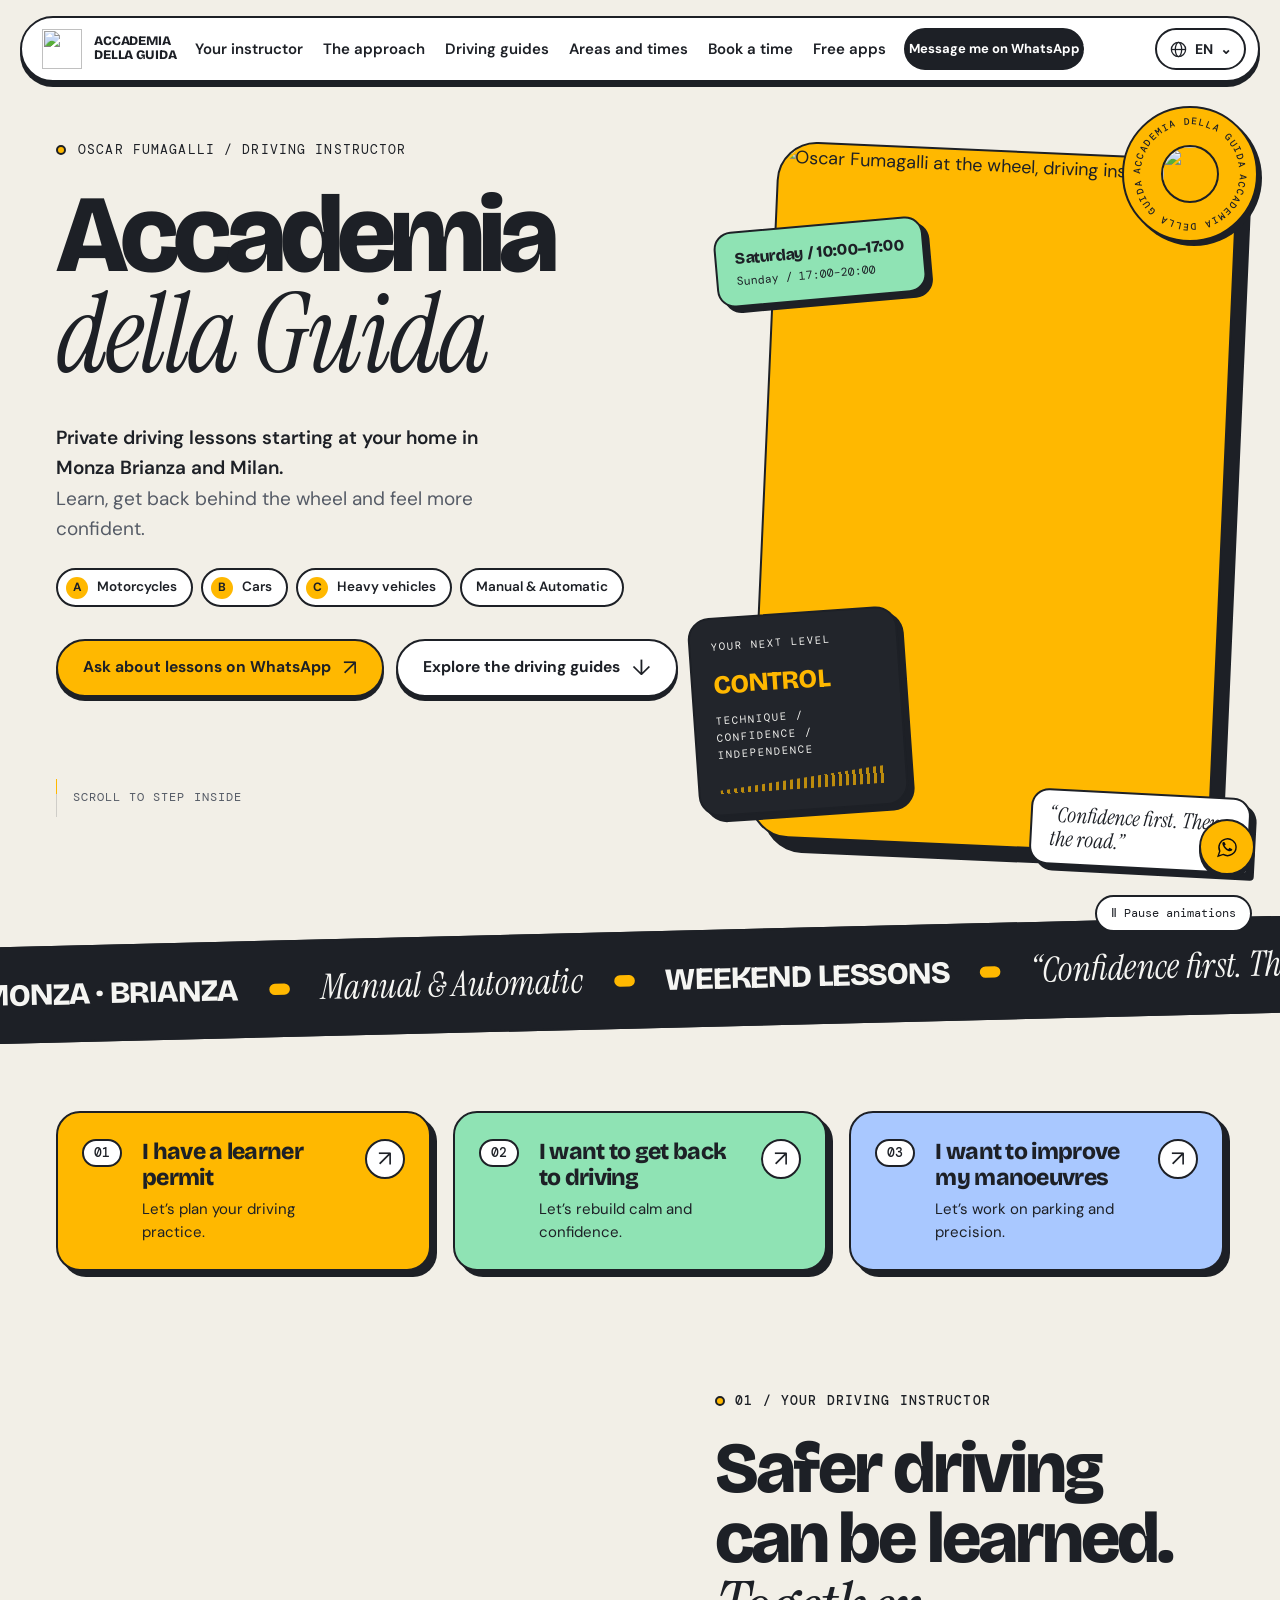
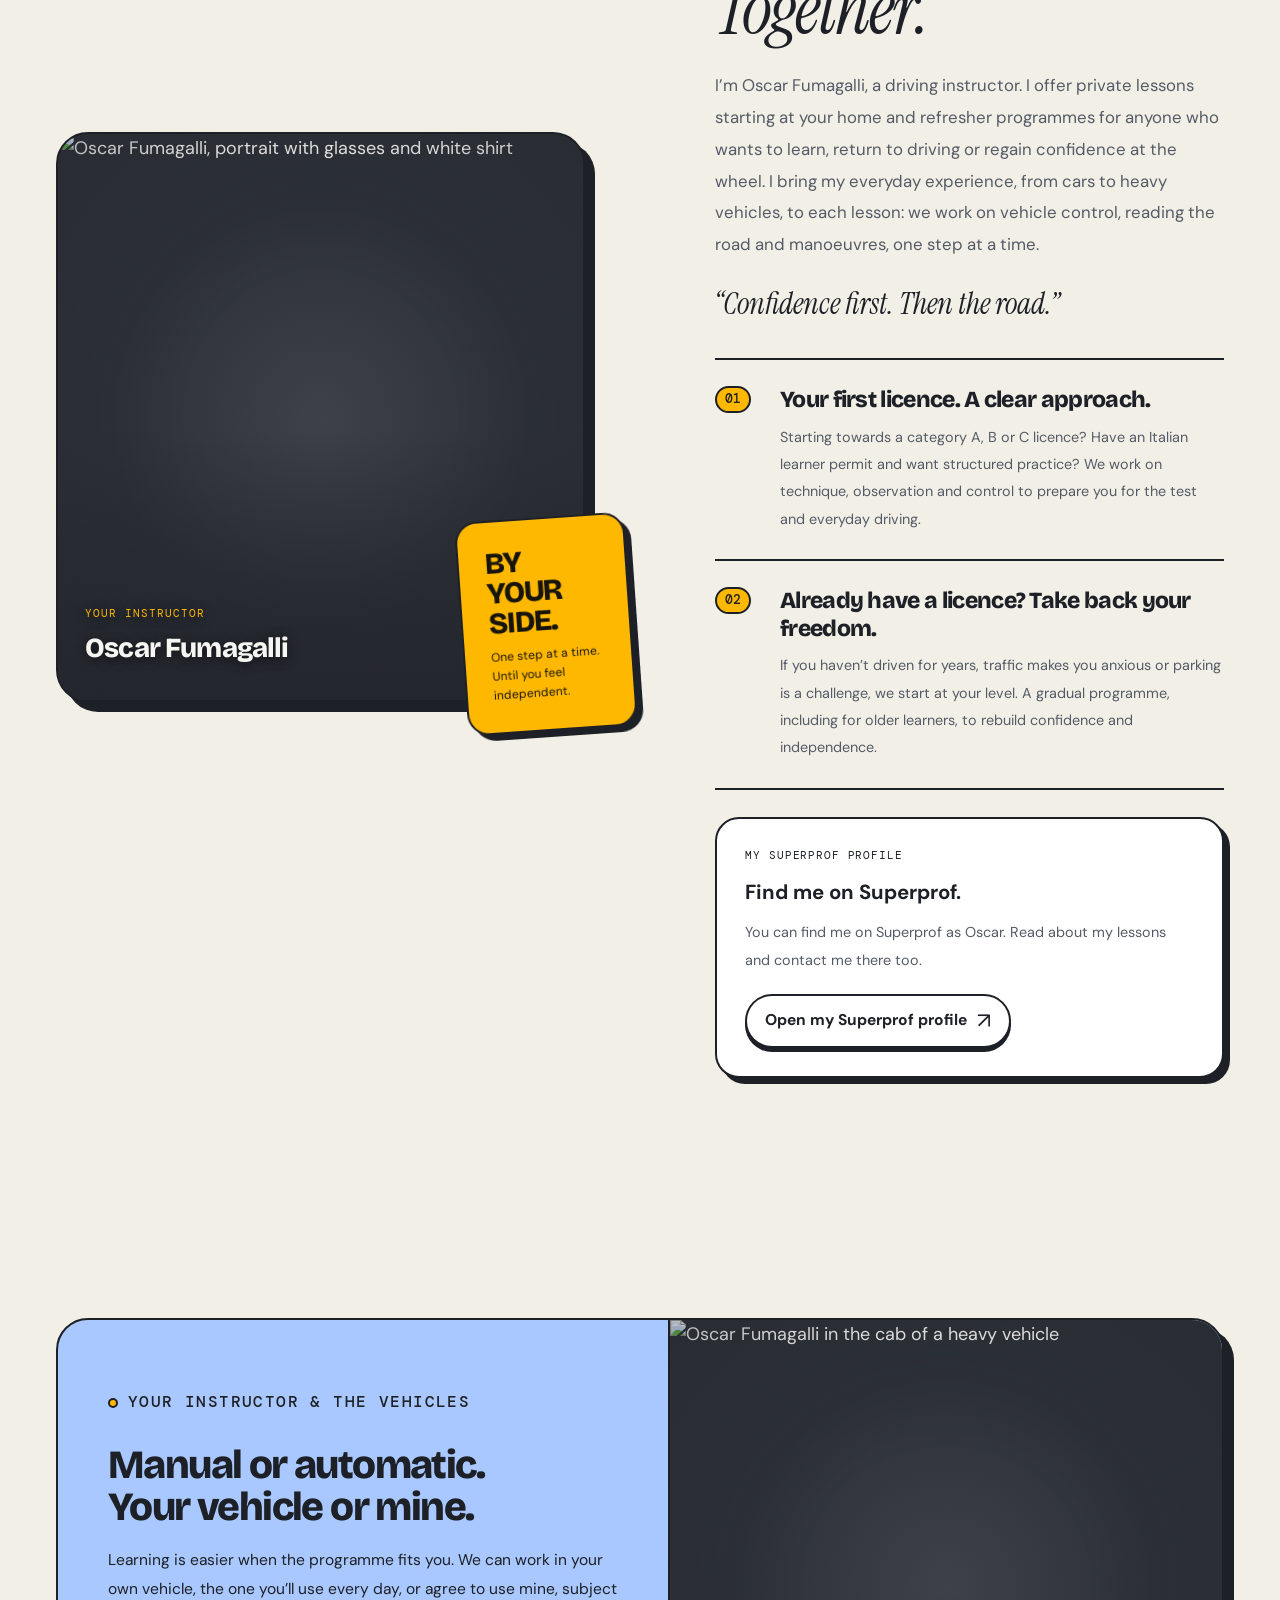
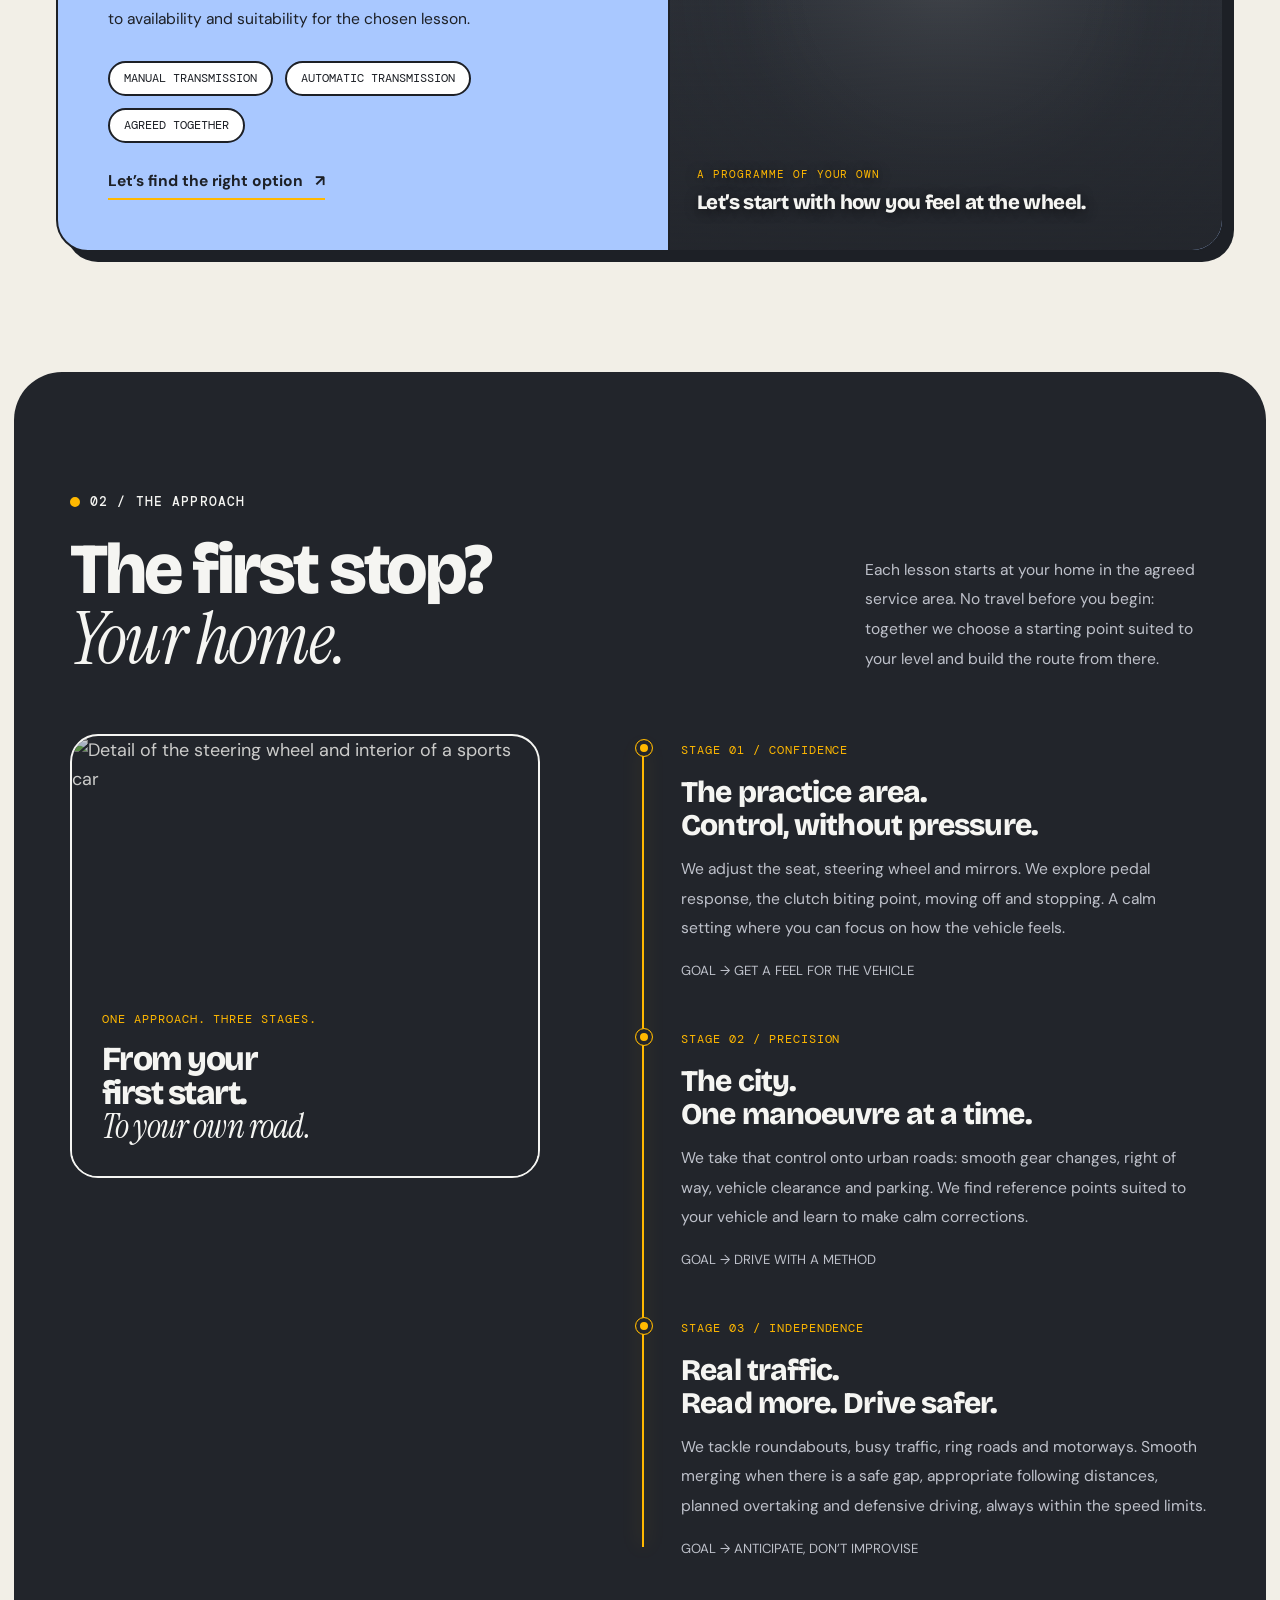
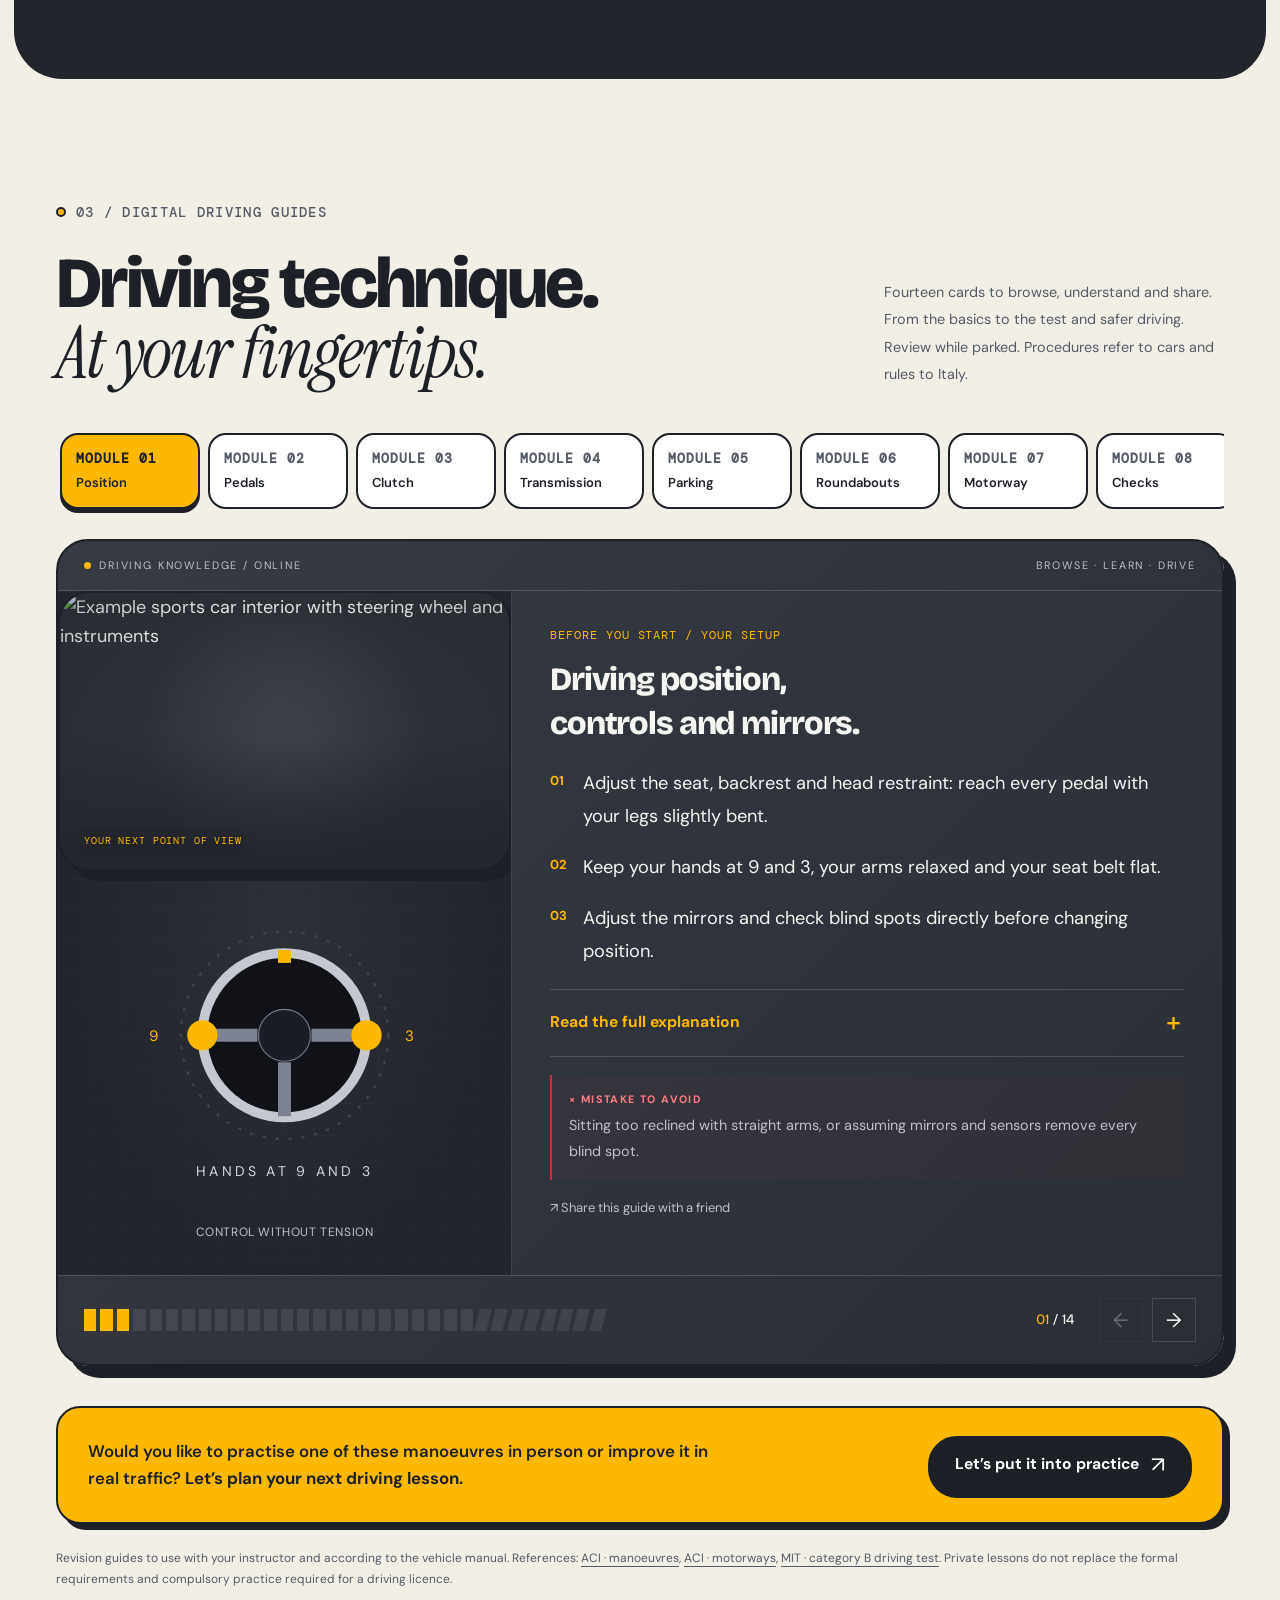
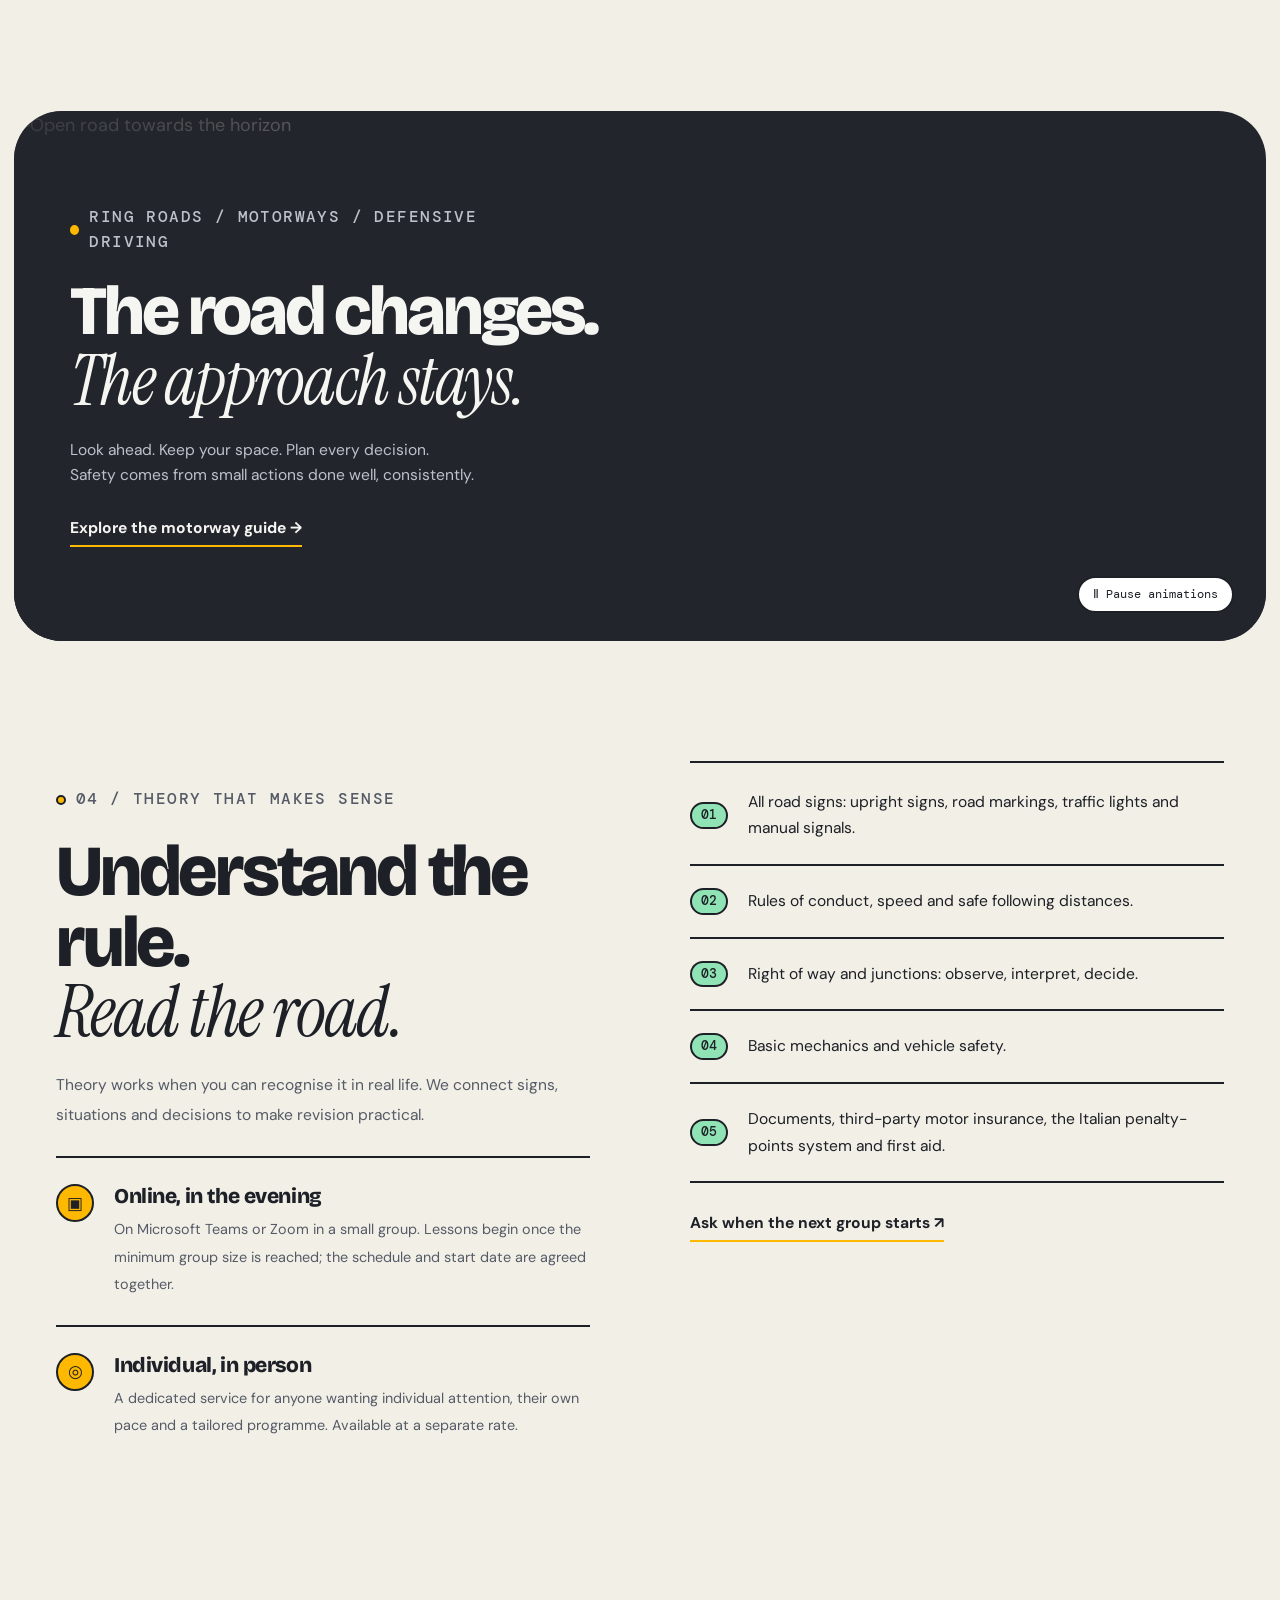
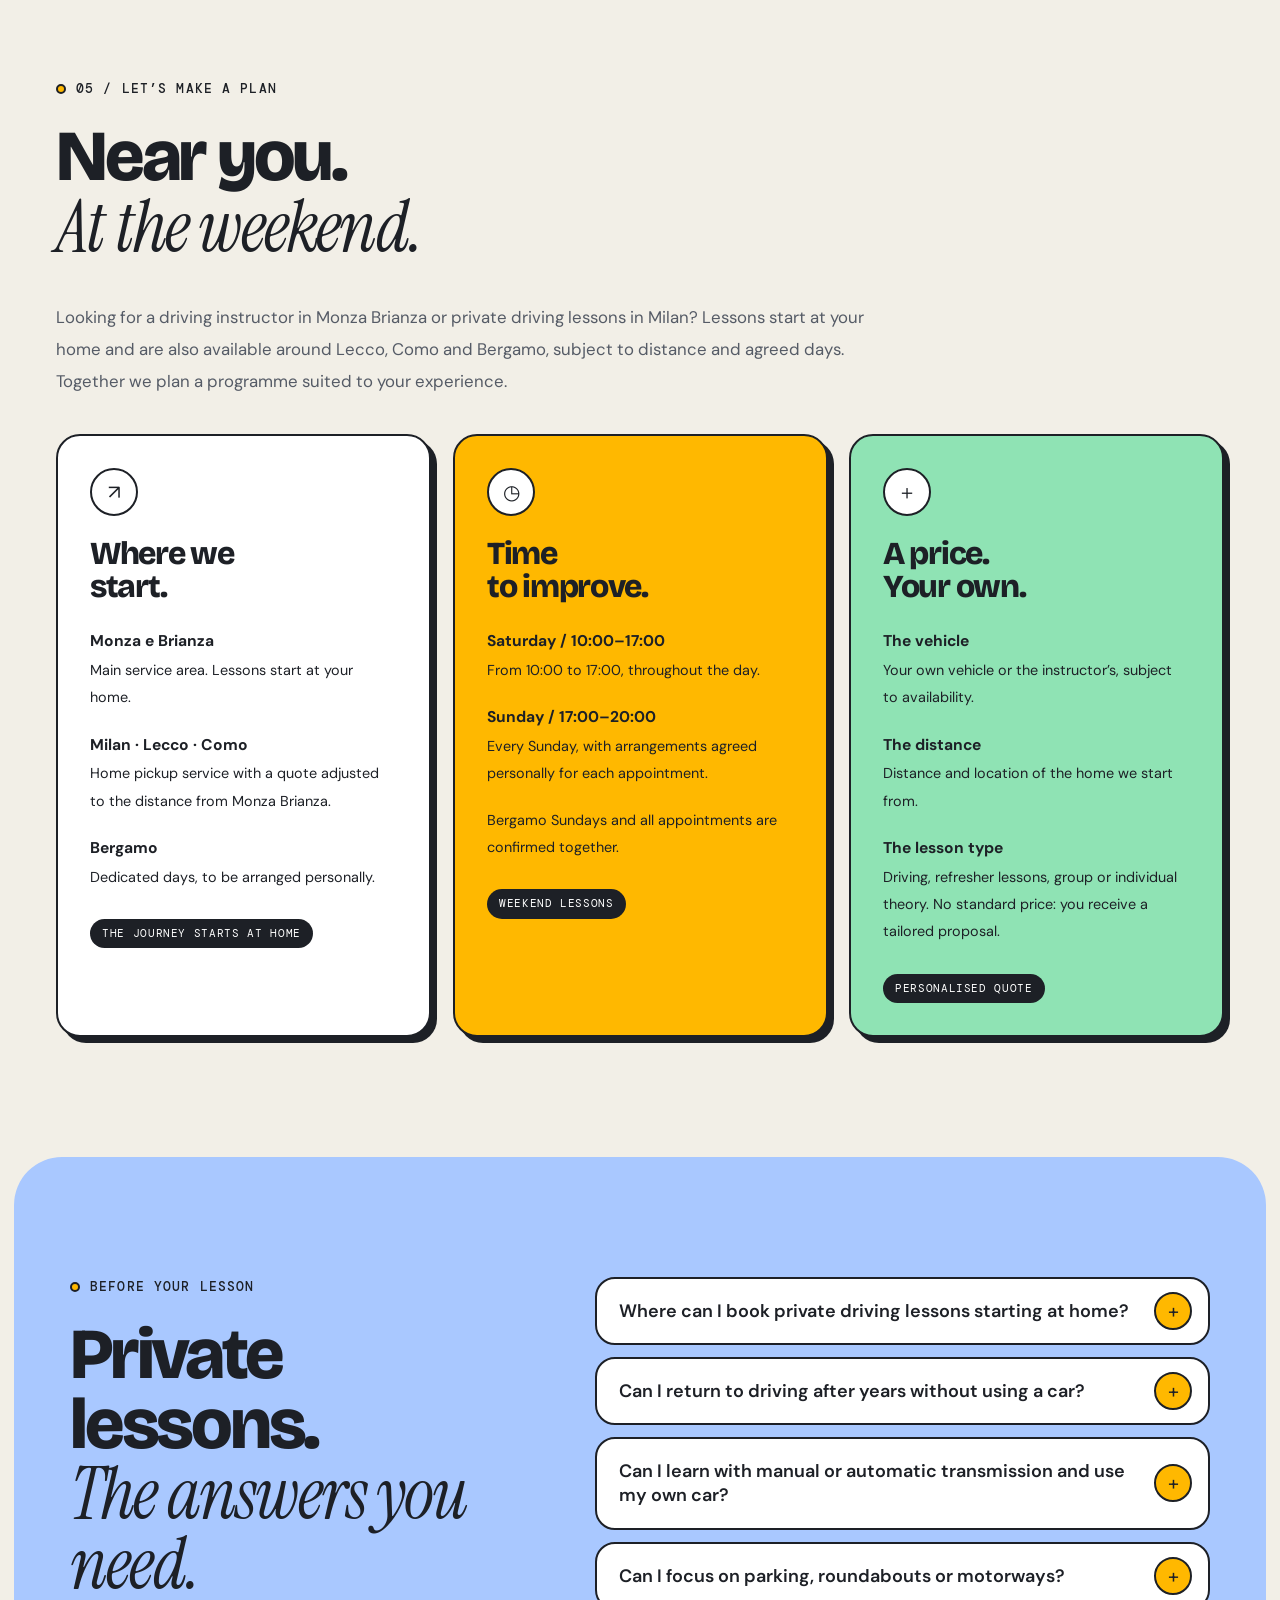
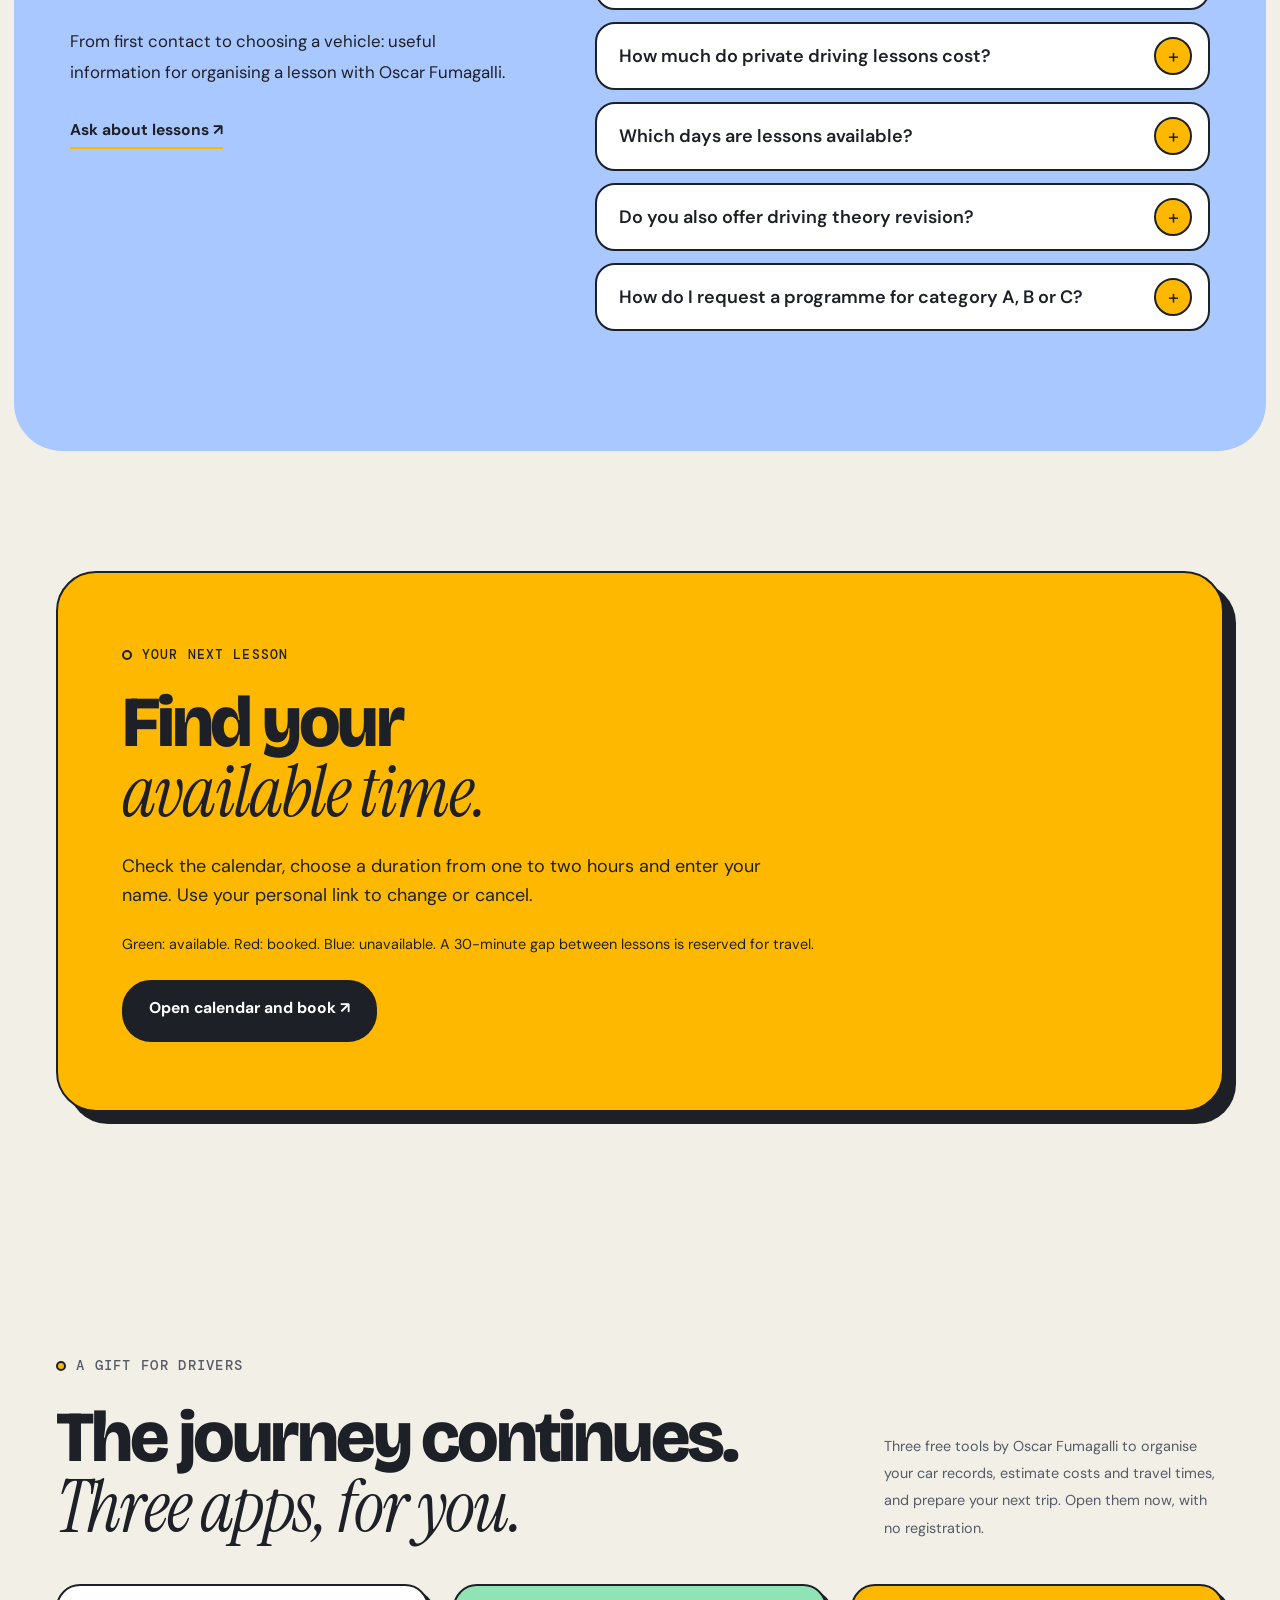
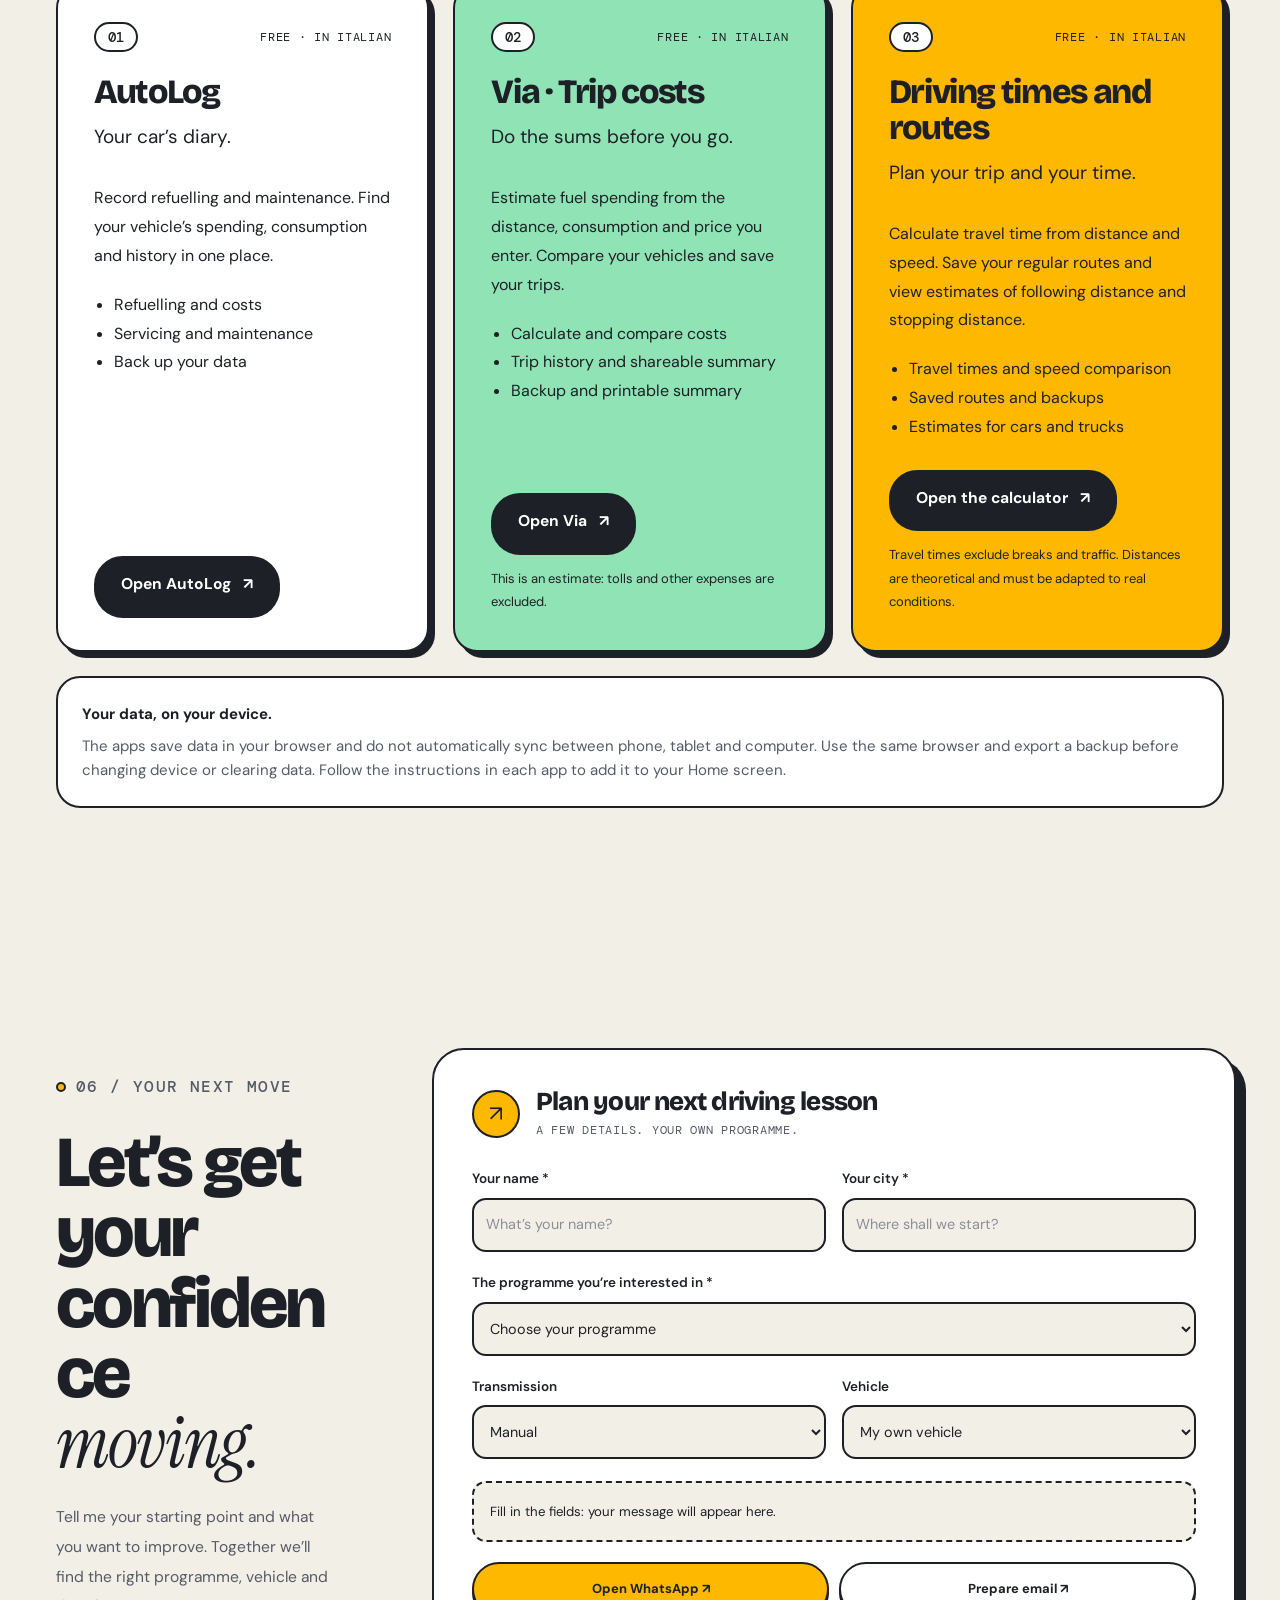
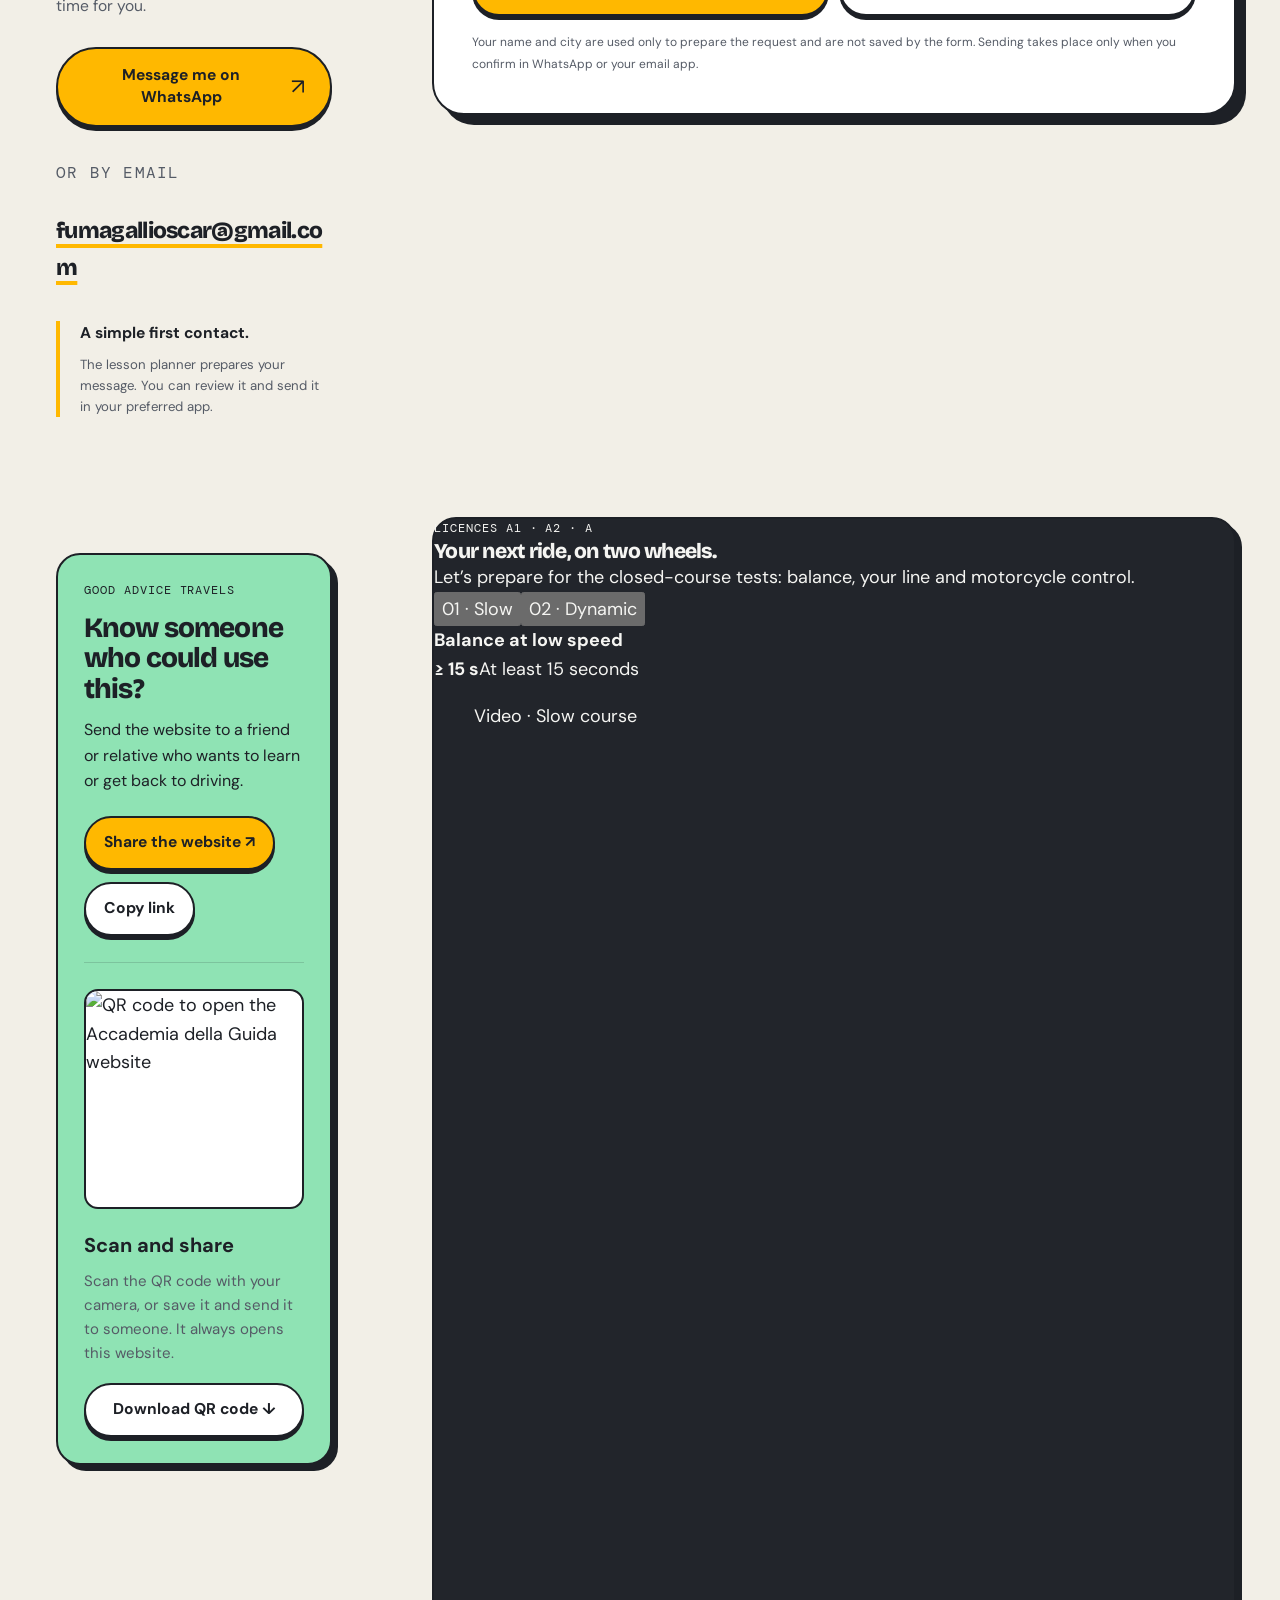
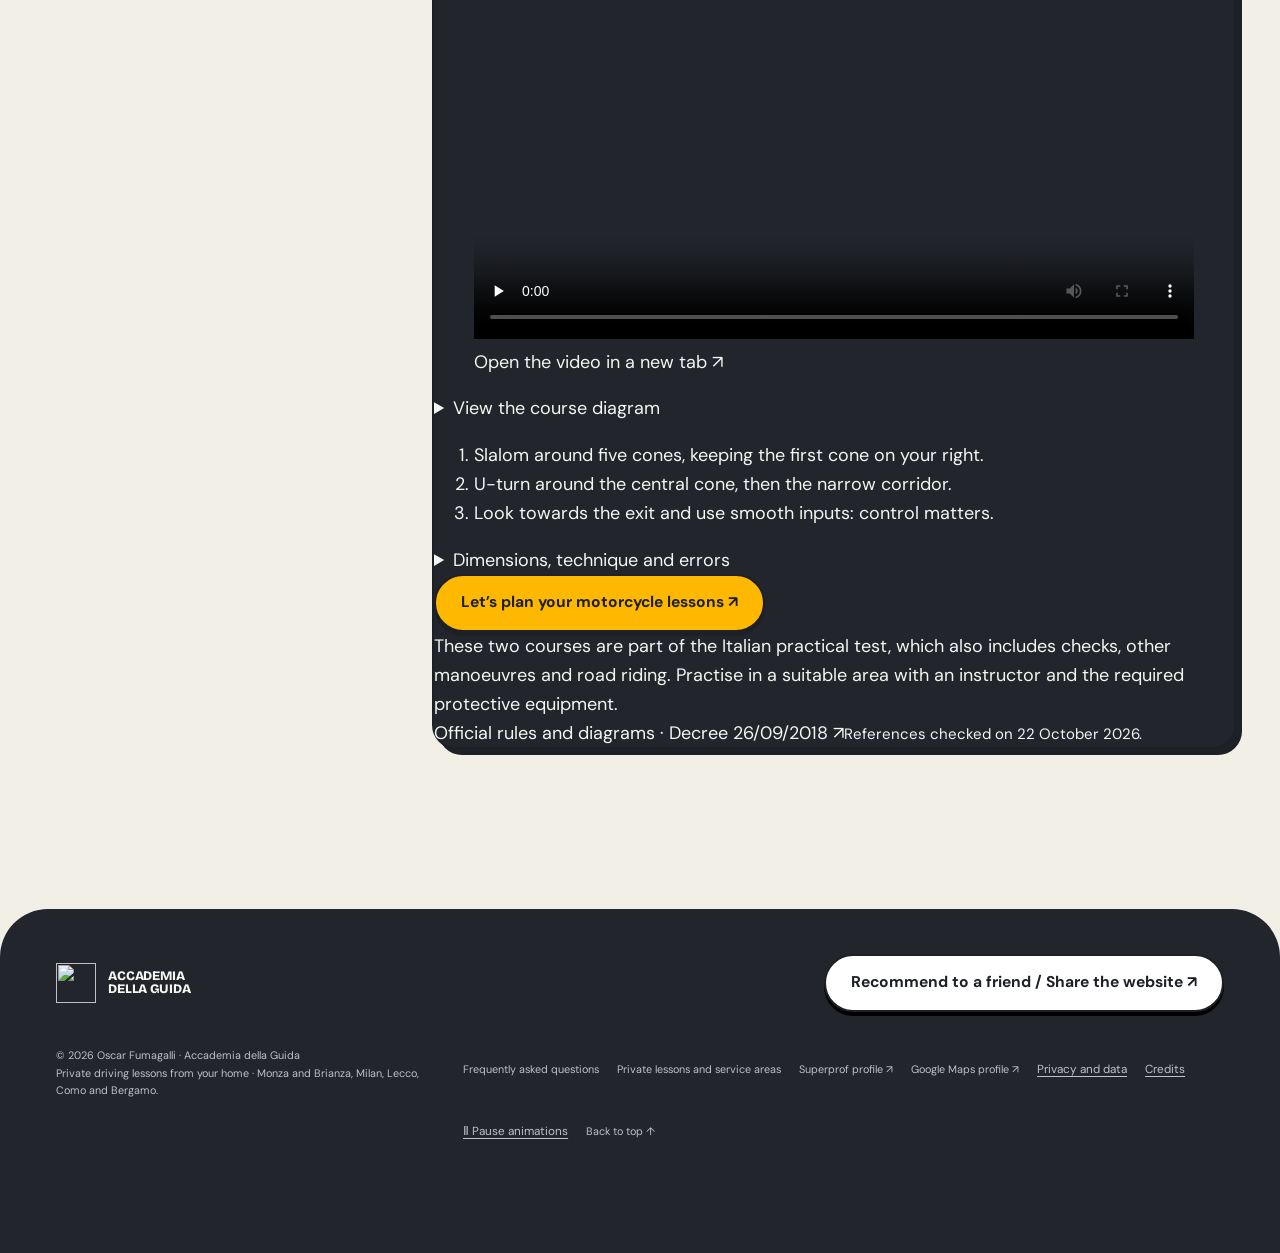
==== commit ca66368e: "Add booking calendar and statistics to the standalone site Port the booking and statistics API to Po" ====
--- a/sito-nuovo/en.html
+++ b/sito-nuovo/en.html
@@ -396,7 +396,7 @@
 <script defer src="/moto-guide.js?v=2"></script><link rel="alternate" hreflang="it" href="https://accademia-della-guida.vercel.app/"><link rel="alternate" hreflang="en" href="https://accademia-della-guida.vercel.app/en"><link rel="alternate" hreflang="es" href="https://accademia-della-guida.vercel.app/es"><link rel="alternate" hreflang="fr" href="https://accademia-della-guida.vercel.app/fr"><link rel="alternate" hreflang="x-default" href="https://accademia-della-guida.vercel.app/"></head>
 <body>
 <a class="skip" href="#contenuto">Skip to content</a><div class="top-progress" aria-hidden="true"></div>
-<header class="navbar"><a href="#inizio" class="brand" aria-label="Accademia della Guida, home"><img class="brandmark" src="/logo.svg?v=strada-1" width="40" height="40" alt="" aria-hidden="true"><span class="brandname">ACCADEMIA<br>DELLA GUIDA</span></a><nav class="navlinks" id="menu" aria-label="Main navigation"><a href="#istruttore">Your instructor</a><a href="#metodo">The approach</a><a href="#slide">Driving guides</a><a href="#zone">Areas and times</a><a href="#strumenti">Free apps</a></nav><span class="nav-status"><i class="status-dot"></i> MONZA · BRIANZA</span><a class="btn nav-contact wa-link" href="https://wa.me/393423165192?text=Hello%20Oscar!%20I%20visited%20Accademia%20della%20Guida%20and%20would%20like%20information%20about%20lessons." target="_blank" rel="noopener" aria-label="Message me on WhatsApp">Message me on WhatsApp ↗</a><details class="language-menu"><summary aria-label="Choose your language"><svg viewBox="0 0 24 24" width="19" height="19" fill="none" stroke="currentColor" stroke-width="1.6" aria-hidden="true"><circle cx="12" cy="12" r="9"/><ellipse cx="12" cy="12" rx="4" ry="9"/><path d="M3 12h18"/></svg><span>EN</span><span aria-hidden="true">⌄</span></summary><nav aria-label="Website language"><a href="/" lang="it" hreflang="it" data-language="it">Italiano</a><a href="/en" lang="en" hreflang="en" data-language="en" aria-current="page">English</a><a href="/es" lang="es" hreflang="es" data-language="es">Español</a><a href="/fr" lang="fr" hreflang="fr" data-language="fr">Français</a></nav></details><button class="menu-toggle" aria-expanded="false" aria-controls="menu" aria-label="Open menu">☰</button></header>
+<header class="navbar"><a href="#inizio" class="brand" aria-label="Accademia della Guida, home"><img class="brandmark" src="/logo.svg?v=strada-1" width="40" height="40" alt="" aria-hidden="true"><span class="brandname">ACCADEMIA<br>DELLA GUIDA</span></a><nav class="navlinks" id="menu" aria-label="Main navigation"><a href="#istruttore">Your instructor</a><a href="#metodo">The approach</a><a href="#slide">Driving guides</a><a href="#zone">Areas and times</a><a href="/prenotazioni?lang=en">Book a time</a><a href="#strumenti">Free apps</a></nav><span class="nav-status"><i class="status-dot"></i> MONZA · BRIANZA</span><a class="btn nav-contact wa-link" href="https://wa.me/393423165192?text=Hello%20Oscar!%20I%20visited%20Accademia%20della%20Guida%20and%20would%20like%20information%20about%20lessons." target="_blank" rel="noopener" aria-label="Message me on WhatsApp">Message me on WhatsApp ↗</a><details class="language-menu"><summary aria-label="Choose your language"><svg viewBox="0 0 24 24" width="19" height="19" fill="none" stroke="currentColor" stroke-width="1.6" aria-hidden="true"><circle cx="12" cy="12" r="9"/><ellipse cx="12" cy="12" rx="4" ry="9"/><path d="M3 12h18"/></svg><span>EN</span><span aria-hidden="true">⌄</span></summary><nav aria-label="Website language"><a href="/" lang="it" hreflang="it" data-language="it">Italiano</a><a href="/en" lang="en" hreflang="en" data-language="en" aria-current="page">English</a><a href="/es" lang="es" hreflang="es" data-language="es">Español</a><a href="/fr" lang="fr" hreflang="fr" data-language="fr">Français</a></nav></details><button class="menu-toggle" aria-expanded="false" aria-controls="menu" aria-label="Open menu">☰</button></header>
 <main id="contenuto">
 <section class="hero" id="inizio" aria-labelledby="hero-title">
 <div class="hero-visual"><div class="hero-scene"><img class="hero-photo" src="/images/oscar-fumagalli-al-volante.jpg" alt="Oscar Fumagalli at the wheel, driving instructor" fetchpriority="high" width="1400" height="2099" decoding="async"></div><div class="hero-readout" aria-hidden="true">YOUR NEXT LEVEL<strong>CONTROL</strong>TECHNIQUE / CONFIDENCE / INDEPENDENCE<div class="meter"></div></div><div class="hero-sticker sticker-ring" aria-hidden="true"><svg viewBox="0 0 200 200" focusable="false"><defs><path id="adg-ring" d="M100,100 m-80,0 a80,80 0 1,1 160,0 a80,80 0 1,1 -160,0"/></defs><text><textPath href="#adg-ring" startOffset="0">ACCADEMIA DELLA GUIDA</textPath><textPath href="#adg-ring" startOffset="50%">ACCADEMIA DELLA GUIDA</textPath></text></svg><img src="/logo.svg?v=strada-1" width="64" height="64" alt=""></div><div class="hero-sticker sticker-hours" aria-hidden="true"><b>Saturday / 10:00–17:00</b><span>Sunday / 17:00–20:00</span></div><div class="hero-sticker sticker-quote" aria-hidden="true">“Confidence first. Then the road.”</div></div><div class="hero-shade"></div><div class="hero-lens"></div>
@@ -426,7 +426,7 @@
 <section class="section" id="teoria"><div class="wrap theory-grid"><div class="theory-info"><p class="eyebrow">04 / THEORY THAT MAKES SENSE</p><h2 class="section-title display">Understand the rule.<br><span class="accent">Read the road.</span></h2><p>Theory works when you can recognise it in real life. We connect signs, situations and decisions to make revision practical.</p><div class="theory-mode"><span class="theory-icon" aria-hidden="true">▣</span><div><h3>Online, in the evening</h3><p>On Microsoft Teams or Zoom in a small group. Lessons begin once the minimum group size is reached; the schedule and start date are agreed together.</p></div></div><div class="theory-mode"><span class="theory-icon" aria-hidden="true">◎</span><div><h3>Individual, in person</h3><p>A dedicated service for anyone wanting individual attention, their own pace and a tailored programme. Available at a separate rate.</p></div></div></div><div class="theory-program"><div class="program-row"><b>01</b><span>All road signs: upright signs, road markings, traffic lights and manual signals.</span></div><div class="program-row"><b>02</b><span>Rules of conduct, speed and safe following distances.</span></div><div class="program-row"><b>03</b><span>Right of way and junctions: observe, interpret, decide.</span></div><div class="program-row"><b>04</b><span>Basic mechanics and vehicle safety.</span></div><div class="program-row"><b>05</b><span>Documents, third-party motor insurance, the Italian penalty-points system and first aid.</span></div><a href="#contatti" class="text-link" style="margin-top:28px">Ask when the next group starts ↗</a></div></div></section>
 <section class="section availability" id="zone"><div class="wrap"><p class="eyebrow">05 / LET’S MAKE A PLAN</p><h2 class="section-title display">Near you.<br><span class="accent">At the weekend.</span></h2><p class="zone-intro">Looking for a driving instructor in Monza Brianza or private driving lessons in Milan? Lessons start at your home and are also available around Lecco, Como and Bergamo, subject to distance and agreed days. Together we plan a programme suited to your experience.</p><div class="info-grid"><article class="info-card tilt"><div class="card-icon">↗</div><h3>Where we<br>start.</h3><ul><li><strong>Monza e Brianza</strong>Main service area. Lessons start at your home.</li><li><strong>Milan · Lecco · Como</strong>Home pickup service with a quote adjusted to the distance from Monza Brianza.</li><li><strong>Bergamo</strong>Dedicated days, to be arranged personally.</li></ul><span class="tag">THE JOURNEY STARTS AT HOME</span></article><article class="info-card tilt"><div class="card-icon">◷</div><h3>Time<br>to improve.</h3><ul><li><strong>Saturday / 10:00–17:00</strong>From 10:00 to 17:00, throughout the day.</li><li><strong>Sunday / 17:00–20:00</strong>Every Sunday, with arrangements agreed personally for each appointment.</li><li>Bergamo Sundays and all appointments are confirmed together.</li></ul><span class="tag">WEEKEND LESSONS</span></article><article class="info-card tilt"><div class="card-icon">＋</div><h3>A price.<br>Your own.</h3><ul><li><strong>The vehicle</strong>Your own vehicle or the instructor’s, subject to availability.</li><li><strong>The distance</strong>Distance and location of the home we start from.</li><li><strong>The lesson type</strong>Driving, refresher lessons, group or individual theory. No standard price: you receive a tailored proposal.</li></ul><span class="tag">PERSONALISED QUOTE</span></article></div></div></section>
 <section class="section faq-section" id="domande-frequenti" aria-labelledby="faq-title"><div class="wrap faq-layout"><div><p class="eyebrow">BEFORE YOUR LESSON</p><h2 id="faq-title" class="section-title display">Private lessons.<br><span class="accent">The answers you need.</span></h2><p class="body-copy">From first contact to choosing a vehicle: useful information for organising a lesson with Oscar Fumagalli.</p><a class="text-link" href="#contatti">Ask about lessons ↗</a></div><div class="faq-list"><details class="faq-item"><summary>Where can I book private driving lessons starting at home?</summary><p>The main area is Monza and Brianza. Home pickup lessons are also available in Milan, Lecco and Como, with a quote adjusted for distance. Dedicated days in Bergamo are arranged personally. Enter your city in the lesson planner: we will agree on availability, starting point and time together.</p></details><details class="faq-item"><summary>Can I return to driving after years without using a car?</summary><p>Yes. Refresher lessons are also for licence holders who drive rarely, have not driven for years or feel unsure in traffic. We start from your current level: first vehicle control in a calm setting, then manoeuvres and real situations, with an agreed progression.</p></details><details class="faq-item"><summary>Can I learn with manual or automatic transmission and use my own car?</summary><p>We can work with manual or automatic transmission. The vehicle can be yours or the instructor’s, subject to availability and suitability for the lesson. Tell me your transmission and vehicle preference at first contact so we can plan around the car you will use.</p></details><details class="faq-item"><summary>Can I focus on parking, roundabouts or motorways?</summary><p>Yes. You can request lessons focusing on parking and manoeuvres, roundabouts, urban traffic, ring roads and motorways. The programme is chosen according to your experience and lesson conditions. The website also has eight technical guides for revision while parked, before or after driving.</p></details><details class="faq-item"><summary>How much do private driving lessons cost?</summary><p>Quotes are personalised. The price depends on the lesson type, vehicle used and distance to your home. There is no single price for everyone: send me your city, the programme you are interested in and whether you want to use your own vehicle to receive a tailored proposal.</p></details><details class="faq-item"><summary>Which days are lessons available?</summary><p>Driving lessons take place at weekends: Saturdays from 10:00 to 17:00 and every Sunday from 17:00 to 20:00. Check the calendar for available times. Appointment details and dedicated days in Bergamo are arranged personally with Oscar.</p></details><details class="faq-item"><summary>Do you also offer driving theory revision?</summary><p>Yes. Theory lessons are mainly online in the evening via Microsoft Teams or Zoom, once the planned small group has formed. Individual in-person theory is also available at a dedicated rate. Topics include signs, right of way, road behaviour, vehicle safety and documents.</p></details><details class="faq-item"><summary>How do I request a programme for category A, B or C?</summary><p>Choose the category in the lesson planner and enter your city. In your message, you can add whether you already have a licence or an Italian learner permit, which vehicle you want to use and what you want to practise. Before booking, we agree on a programme and vehicle suited to your situation.</p></details></div></div></section>
-<section class="section tools-section" id="strumenti" aria-labelledby="tools-title"><div class="wrap"><div class="section-topline"><div><p class="eyebrow">A GIFT FOR DRIVERS</p><h2 class="section-title display" id="tools-title">The journey continues.<br><span class="accent">Three apps, for you.</span></h2></div><p>Three free tools by Oscar Fumagalli to organise your car records, estimate costs and travel times, and prepare your next trip. Open them now, with no registration.</p></div><div class="tools-grid"><article class="tool-card"><div class="tool-top"><span class="tool-number" aria-hidden="true">01</span><span class="tool-tag">FREE · IN ITALIAN</span></div><h3>AutoLog</h3><p class="tool-subtitle">Your car’s diary.</p><p>Record refuelling and maintenance. Find your vehicle’s spending, consumption and history in one place.</p><ul><li>Refuelling and costs</li><li>Servicing and maintenance</li><li>Back up your data</li></ul><a class="btn btn-primary" href="https://autolog-cell.oscar1975.chatgpt.site/" target="_blank" rel="noopener noreferrer">Open AutoLog <span aria-hidden="true">↗</span><span class="sr-only"> (opens in a new tab)</span></a></article><article class="tool-card"><div class="tool-top"><span class="tool-number" aria-hidden="true">02</span><span class="tool-tag">FREE · IN ITALIAN</span></div><h3>Via · Trip costs</h3><p class="tool-subtitle">Do the sums before you go.</p><p>Estimate fuel spending from the distance, consumption and price you enter. Compare your vehicles and save your trips.</p><ul><li>Calculate and compare costs</li><li>Trip history and shareable summary</li><li>Backup and printable summary</li></ul><a class="btn btn-primary" href="https://costi-viaggio-oscar.oscar1975.chatgpt.site/" target="_blank" rel="noopener noreferrer">Open Via <span aria-hidden="true">↗</span><span class="sr-only"> (opens in a new tab)</span></a><p class="tool-fineprint">This is an estimate: tolls and other expenses are excluded.</p></article><article class="tool-card"><div class="tool-top"><span class="tool-number" aria-hidden="true">03</span><span class="tool-tag">FREE · IN ITALIAN</span></div><h3>Driving times and routes</h3><p class="tool-subtitle">Plan your trip and your time.</p><p>Calculate travel time from distance and speed. Save your regular routes and view estimates of following distance and stopping distance.</p><ul><li>Travel times and speed comparison</li><li>Saved routes and backups</li><li>Estimates for cars and trucks</li></ul><a class="btn btn-primary" href="https://tempi-guida-tratte.oscar1975.chatgpt.site/" target="_blank" rel="noopener noreferrer">Open the calculator <span aria-hidden="true">↗</span><span class="sr-only"> (opens in a new tab)</span></a><p class="tool-fineprint">Travel times exclude breaks and traffic. Distances are theoretical and must be adapted to real conditions.</p></article></div><div class="tools-note"><strong>Your data, on your device.</strong><p>The apps save data in your browser and do not automatically sync between phone, tablet and computer. Use the same browser and export a backup before changing device or clearing data. Follow the instructions in each app to add it to your Home screen.</p></div></div></section><section class="section" id="contatti"><div class="wrap contact-grid"><div class="contact-copy"><p class="eyebrow">06 / YOUR NEXT MOVE</p><h2 class="section-title display">Let’s get<br>your confidence<br><span class="accent">moving.</span></h2><p>Tell me your starting point and what you want to improve. Together we’ll find the right programme, vehicle and time for you.</p><a class="btn btn-primary wa-link" href="https://wa.me/393423165192?text=Hello%20Oscar!%20I%20visited%20Accademia%20della%20Guida%20and%20would%20like%20information%20about%20lessons." target="_blank" rel="noopener">Message me on WhatsApp <span class="btn-arrow">↗</span></a><p class="label" style="margin-top:32px">OR BY EMAIL</p><a class="contact-email" href="mailto:fumagallioscar@gmail.com">fumagallioscar@gmail.com</a><div class="contact-note"><strong>A simple first contact.</strong><span>The lesson planner prepares your message. You can review it and send it in your preferred app.</span></div></div><form class="contact-form" id="contact-form"><div class="form-heading"><span>↗</span><div><h3>Plan your next driving lesson</h3><p>A FEW DETAILS. YOUR OWN PROGRAMME.</p></div></div><p id="path-selected" class="path-selected" role="status" hidden></p><div class="form-row"><label class="field"><span>Your name *</span><input id="contact-name" name="nome" placeholder="What’s your name?" autocomplete="given-name" required maxlength="70"></label><label class="field"><span>Your city *</span><input id="contact-city" name="citta" placeholder="Where shall we start?" autocomplete="address-level2" required maxlength="100"></label></div><label class="field"><span>The programme you’re interested in *</span><select id="contact-path" name="percorso" required><option value="">Choose your programme</option><option value="Guida con foglio rosa · categoria da concordare">Learner-permit practice · category to be agreed</option><option value="Patente A · Moto">Category A · Motorcycles</option><option value="Patente B · Auto">Category B · Cars</option><option value="Patente C · Mezzi pesanti">Category C · Heavy vehicles</option><option value="Perfezionamento e recupero confidenza">Refresher lessons and confidence building</option><option value="Parcheggi e manovre">Parking and manoeuvres</option><option value="Tangenziali e autostrade">Ring roads and motorways</option><option value="Teoria online in gruppo">Online group theory</option><option value="Teoria individuale in presenza">Individual in-person theory</option></select></label><div class="form-row"><label class="field"><span>Transmission</span><select id="contact-gear" name="cambio"><option value="Manuale">Manual</option><option value="Automatico">Automatic</option><option value="Da valutare insieme">To decide together</option><option value="Non applicabile · Teoria">Not applicable · Theory</option></select></label><label class="field"><span>Vehicle</span><select id="contact-vehicle" name="mezzo"><option value="Mezzo proprio">My own vehicle</option><option value="Mezzo dell’istruttore">Instructor’s vehicle</option><option value="Da valutare insieme">To decide together</option><option value="Non applicabile · Teoria">Not applicable · Theory</option></select></label></div><div class="form-preview" id="message-preview" aria-label="Message preview">Fill in the fields: your message will appear here.</div><div class="form-actions"><button type="submit" name="canale" value="whatsapp" class="btn btn-primary">Open WhatsApp ↗</button><button type="submit" name="canale" value="email" class="btn">Prepare email ↗</button></div><p class="form-note">Your name and city are used only to prepare the request and are not saved by the form. Sending takes place only when you confirm in WhatsApp or your email app.</p></form><aside class="share-card" aria-labelledby="share-title"><p class="label">GOOD ADVICE TRAVELS</p><h3 id="share-title">Know someone who could use this?</h3><p>Send the website to a friend or relative who wants to learn or get back to driving.</p><div class="actions"><button type="button" class="btn btn-primary" data-share-site>Share the website ↗</button><button type="button" class="btn" data-copy-site>Copy link</button></div><div class="share-qr"><img src="/images/qr-accademia-della-guida.png" width="220" height="220" loading="lazy" alt="QR code to open the Accademia della Guida website"><div><h4>Scan and share</h4><p>Scan the QR code with your camera, or save it and send it to someone. It always opens this website.</p><a class="btn" href="/images/qr-accademia-della-guida.png" download="QR-Accademia-della-Guida.png">Download QR code ↓</a></div></div><div class="copy-fallback" hidden><label for="share-url">Link to copy</label><input id="share-url" type="url" readonly value="https://accademia-della-guida.vercel.app/" aria-describedby="copy-help"><p id="copy-help">Press and hold the link, select it and choose Copy.</p></div></aside><!-- moto-guide:start --><aside class="moto-card" id="guide-moto" aria-labelledby="moto-title"><p class="label">LICENCES A1 · A2 · A</p><h3 id="moto-title">Your next ride, on two wheels.</h3><p class="moto-intro">Let’s prepare for the closed-course tests: balance, your line and motorcycle control.</p><div class="moto-tabs" role="tablist" aria-label="The two motorcycle test courses"><button type="button" role="tab" id="moto-tab-1" aria-controls="moto-panel-1" aria-selected="true" tabindex="0">01 · Slow</button><button type="button" role="tab" id="moto-tab-2" aria-controls="moto-panel-2" aria-selected="false" tabindex="-1">02 · Dynamic</button></div><section id="moto-panel-1" class="moto-panel" role="tabpanel" aria-labelledby="moto-tab-1" tabindex="0">
+<section class="section" id="prenota"><div class="wrap"><p class="eyebrow">YOUR NEXT LESSON</p><h2 class="section-title display">Find your<br><span class="accent">available time.</span></h2><p style="max-width:650px;margin:24px 0">Check the calendar, choose a duration from one to two hours and enter your name. Use your personal link to change or cancel.</p><p class="small muted" style="margin-bottom:24px">Green: available. Red: booked. Blue: unavailable. A 30-minute gap between lessons is reserved for travel.</p><a class="btn btn-primary" href="/prenotazioni?lang=en">Open calendar and book ↗</a></div></section><section class="section tools-section" id="strumenti" aria-labelledby="tools-title"><div class="wrap"><div class="section-topline"><div><p class="eyebrow">A GIFT FOR DRIVERS</p><h2 class="section-title display" id="tools-title">The journey continues.<br><span class="accent">Three apps, for you.</span></h2></div><p>Three free tools by Oscar Fumagalli to organise your car records, estimate costs and travel times, and prepare your next trip. Open them now, with no registration.</p></div><div class="tools-grid"><article class="tool-card"><div class="tool-top"><span class="tool-number" aria-hidden="true">01</span><span class="tool-tag">FREE · IN ITALIAN</span></div><h3>AutoLog</h3><p class="tool-subtitle">Your car’s diary.</p><p>Record refuelling and maintenance. Find your vehicle’s spending, consumption and history in one place.</p><ul><li>Refuelling and costs</li><li>Servicing and maintenance</li><li>Back up your data</li></ul><a class="btn btn-primary" href="https://autolog-cell.oscar1975.chatgpt.site/" target="_blank" rel="noopener noreferrer">Open AutoLog <span aria-hidden="true">↗</span><span class="sr-only"> (opens in a new tab)</span></a></article><article class="tool-card"><div class="tool-top"><span class="tool-number" aria-hidden="true">02</span><span class="tool-tag">FREE · IN ITALIAN</span></div><h3>Via · Trip costs</h3><p class="tool-subtitle">Do the sums before you go.</p><p>Estimate fuel spending from the distance, consumption and price you enter. Compare your vehicles and save your trips.</p><ul><li>Calculate and compare costs</li><li>Trip history and shareable summary</li><li>Backup and printable summary</li></ul><a class="btn btn-primary" href="https://costi-viaggio-oscar.oscar1975.chatgpt.site/" target="_blank" rel="noopener noreferrer">Open Via <span aria-hidden="true">↗</span><span class="sr-only"> (opens in a new tab)</span></a><p class="tool-fineprint">This is an estimate: tolls and other expenses are excluded.</p></article><article class="tool-card"><div class="tool-top"><span class="tool-number" aria-hidden="true">03</span><span class="tool-tag">FREE · IN ITALIAN</span></div><h3>Driving times and routes</h3><p class="tool-subtitle">Plan your trip and your time.</p><p>Calculate travel time from distance and speed. Save your regular routes and view estimates of following distance and stopping distance.</p><ul><li>Travel times and speed comparison</li><li>Saved routes and backups</li><li>Estimates for cars and trucks</li></ul><a class="btn btn-primary" href="https://tempi-guida-tratte.oscar1975.chatgpt.site/" target="_blank" rel="noopener noreferrer">Open the calculator <span aria-hidden="true">↗</span><span class="sr-only"> (opens in a new tab)</span></a><p class="tool-fineprint">Travel times exclude breaks and traffic. Distances are theoretical and must be adapted to real conditions.</p></article></div><div class="tools-note"><strong>Your data, on your device.</strong><p>The apps save data in your browser and do not automatically sync between phone, tablet and computer. Use the same browser and export a backup before changing device or clearing data. Follow the instructions in each app to add it to your Home screen.</p></div></div></section><section class="section" id="contatti"><div class="wrap contact-grid"><div class="contact-copy"><p class="eyebrow">06 / YOUR NEXT MOVE</p><h2 class="section-title display">Let’s get<br>your confidence<br><span class="accent">moving.</span></h2><p>Tell me your starting point and what you want to improve. Together we’ll find the right programme, vehicle and time for you.</p><a class="btn btn-primary wa-link" href="https://wa.me/393423165192?text=Hello%20Oscar!%20I%20visited%20Accademia%20della%20Guida%20and%20would%20like%20information%20about%20lessons." target="_blank" rel="noopener">Message me on WhatsApp <span class="btn-arrow">↗</span></a><p class="label" style="margin-top:32px">OR BY EMAIL</p><a class="contact-email" href="mailto:fumagallioscar@gmail.com">fumagallioscar@gmail.com</a><div class="contact-note"><strong>A simple first contact.</strong><span>The lesson planner prepares your message. You can review it and send it in your preferred app.</span></div></div><form class="contact-form" id="contact-form"><div class="form-heading"><span>↗</span><div><h3>Plan your next driving lesson</h3><p>A FEW DETAILS. YOUR OWN PROGRAMME.</p></div></div><p id="path-selected" class="path-selected" role="status" hidden></p><div class="form-row"><label class="field"><span>Your name *</span><input id="contact-name" name="nome" placeholder="What’s your name?" autocomplete="given-name" required maxlength="70"></label><label class="field"><span>Your city *</span><input id="contact-city" name="citta" placeholder="Where shall we start?" autocomplete="address-level2" required maxlength="100"></label></div><label class="field"><span>The programme you’re interested in *</span><select id="contact-path" name="percorso" required><option value="">Choose your programme</option><option value="Guida con foglio rosa · categoria da concordare">Learner-permit practice · category to be agreed</option><option value="Patente A · Moto">Category A · Motorcycles</option><option value="Patente B · Auto">Category B · Cars</option><option value="Patente C · Mezzi pesanti">Category C · Heavy vehicles</option><option value="Perfezionamento e recupero confidenza">Refresher lessons and confidence building</option><option value="Parcheggi e manovre">Parking and manoeuvres</option><option value="Tangenziali e autostrade">Ring roads and motorways</option><option value="Teoria online in gruppo">Online group theory</option><option value="Teoria individuale in presenza">Individual in-person theory</option></select></label><div class="form-row"><label class="field"><span>Transmission</span><select id="contact-gear" name="cambio"><option value="Manuale">Manual</option><option value="Automatico">Automatic</option><option value="Da valutare insieme">To decide together</option><option value="Non applicabile · Teoria">Not applicable · Theory</option></select></label><label class="field"><span>Vehicle</span><select id="contact-vehicle" name="mezzo"><option value="Mezzo proprio">My own vehicle</option><option value="Mezzo dell’istruttore">Instructor’s vehicle</option><option value="Da valutare insieme">To decide together</option><option value="Non applicabile · Teoria">Not applicable · Theory</option></select></label></div><div class="form-preview" id="message-preview" aria-label="Message preview">Fill in the fields: your message will appear here.</div><div class="form-actions"><button type="submit" name="canale" value="whatsapp" class="btn btn-primary">Open WhatsApp ↗</button><button type="submit" name="canale" value="email" class="btn">Prepare email ↗</button></div><p class="form-note">Your name and city are used only to prepare the request and are not saved by the form. Sending takes place only when you confirm in WhatsApp or your email app.</p></form><aside class="share-card" aria-labelledby="share-title"><p class="label">GOOD ADVICE TRAVELS</p><h3 id="share-title">Know someone who could use this?</h3><p>Send the website to a friend or relative who wants to learn or get back to driving.</p><div class="actions"><button type="button" class="btn btn-primary" data-share-site>Share the website ↗</button><button type="button" class="btn" data-copy-site>Copy link</button></div><div class="share-qr"><img src="/images/qr-accademia-della-guida.png" width="220" height="220" loading="lazy" alt="QR code to open the Accademia della Guida website"><div><h4>Scan and share</h4><p>Scan the QR code with your camera, or save it and send it to someone. It always opens this website.</p><a class="btn" href="/images/qr-accademia-della-guida.png" download="QR-Accademia-della-Guida.png">Download QR code ↓</a></div></div><div class="copy-fallback" hidden><label for="share-url">Link to copy</label><input id="share-url" type="url" readonly value="https://accademia-della-guida.vercel.app/" aria-describedby="copy-help"><p id="copy-help">Press and hold the link, select it and choose Copy.</p></div></aside><!-- moto-guide:start --><aside class="moto-card" id="guide-moto" aria-labelledby="moto-title"><p class="label">LICENCES A1 · A2 · A</p><h3 id="moto-title">Your next ride, on two wheels.</h3><p class="moto-intro">Let’s prepare for the closed-course tests: balance, your line and motorcycle control.</p><div class="moto-tabs" role="tablist" aria-label="The two motorcycle test courses"><button type="button" role="tab" id="moto-tab-1" aria-controls="moto-panel-1" aria-selected="true" tabindex="0">01 · Slow</button><button type="button" role="tab" id="moto-tab-2" aria-controls="moto-panel-2" aria-selected="false" tabindex="-1">02 · Dynamic</button></div><section id="moto-panel-1" class="moto-panel" role="tabpanel" aria-labelledby="moto-tab-1" tabindex="0">
 <div class="moto-course-heading"><h4>Balance at low speed</h4><div class="moto-timing"><strong>≥ 15 s</strong><span>At least 15 seconds</span></div></div>
 <figure class="moto-video"><figcaption id="moto-video-title-1">Video · Slow course</figcaption><video controls playsinline preload="none" poster="/images/moto/percorso-lento.webp" width="720" height="1208" aria-labelledby="moto-video-title-1"><source src="/videos/moto-percorso-lento.mp4" type="video/mp4"></video><p class="moto-video-error" data-video-error role="status" hidden>The video could not load. Try again or open it in a new tab.</p><a class="moto-video-link" href="/videos/moto-percorso-lento.mp4" target="_blank" rel="noopener noreferrer">Open the video in a new tab ↗</a></figure>
 <details class="moto-diagram-details"><summary>View the course diagram</summary><figure class="moto-figure"><svg viewBox="0 0 350 225" role="img" aria-label="Slow course: five cones, U-turn and return corridor" xmlns="http://www.w3.org/2000/svg"><path class="moto-track" d="M20 65H265a50 50 0 0 1 0 100H25"/><path class="moto-route" d="M22 65C38 65 35 50 50 50S62 80 82 80 94 50 114 50 126 80 146 80 158 50 178 50 200 65 217 65H265a50 50 0 0 1 0 100H26"/>
@@ -446,7 +446,7 @@
 <a class="floating-wa wa-link" href="https://wa.me/393423165192?text=Hello%20Oscar!%20I%20visited%20Accademia%20della%20Guida%20and%20would%20like%20information%20about%20lessons." target="_blank" rel="noopener" aria-label="Message me on WhatsApp"><svg viewBox="0 0 32 32" fill="none" aria-hidden="true"><path d="M27 15.4a11 11 0 0 1-16.5 9.5L4 27l2.1-6.3A11 11 0 1 1 27 15.4Z" stroke="currentColor" stroke-width="1.8"/><path d="M11 9c-1.5.2-2 1.8-1.2 3.8 1.8 4.5 5.8 8 9.3 8 1.7 0 3-1 3.1-2.5l-3.7-1.9-1.6 1.7c-2.1-1-3.9-2.7-4.7-4.6l1.6-1.5L12 9h-1Z" fill="currentColor"/></svg></a>
 <div id="toast" class="toast" role="status" aria-live="polite" hidden></div>
 
-<dialog id="privacy-dialog" class="modal"><button class="modal-close" aria-label="Close">×</button><h2>Website privacy and data</h2><p>Contact: Oscar Fumagalli, <a href="mailto:fumagallioscar@gmail.com">fumagallioscar@gmail.com</a>.</p><h3>Messages and lesson planner</h3><p>The form composes text in your browser. It does not send the fields to a database or store them. When you open WhatsApp or email, the data passes to that service; the message is sent only when you confirm in that app. Requests received are used to reply to you and arrange the service.</p><h3>Preferences on your device</h3><p>This website stores animation and language preferences and personal booking links on your device. The management panel also remembers its access link. You can remove these data in your browser settings: keep your personal links first if you want to use them again. This website does not use advertising cookies or visitor profiling tools.</p><h3>External resources</h3><p>Fonts, libraries and media are supplied by Google Fonts, jsDelivr, Unsplash and the video provider named in the credits. Loading them sends requests to those services, which may receive technical data such as your IP address. The privacy policies of hosting services, WhatsApp and your email provider also apply.</p><h3>Contact me</h3><p>For information about messages you sent, or to request correction or deletion, write to the email address shown.</p></dialog>
+<dialog id="privacy-dialog" class="modal"><button class="modal-close" aria-label="Close">×</button><h2>Website privacy and data</h2><p>Contact: Oscar Fumagalli, <a href="mailto:fumagallioscar@gmail.com">fumagallioscar@gmail.com</a>.</p><h3>Messages and lesson planner</h3><p>The form composes text in your browser. It does not send the fields to a database or store them. When you open WhatsApp or email, the data passes to that service; the message is sent only when you confirm in that app. Requests received are used to reply to you and arrange the service.</p><h3>Booking calendar</h3><p>The calendar stores your name, the day and the selected times on the server to manage your lesson. The public calendar only shows booked times. Oscar and anyone with the personal link can view and change the corresponding booking; do not share that link unless you want to grant this access. No automatic messages are sent. To request deletion of your data, contact Oscar at the email address shown.</p><h3>Preferences on your device</h3><p>This website stores animation and language preferences and personal booking links on your device. The management panel also remembers its access link. You can remove these data in your browser settings: keep your personal links first if you want to use them again. This website does not use advertising cookies or visitor profiling tools.</p><h3>Aggregate statistics</h3><p>To understand website usage, we collect aggregate page-load counts: day and time band, device category, source channel and approximate country or region where available. We also collect daily totals of WhatsApp and Superprof clicks and lesson planner starts. Click counting sends only the action type, without your name, city or message content. The purpose is to improve the website; the controller is Oscar Fumagalli. Counts are processed on the Vercel / Supabase hosting server and can be viewed in a separate dashboard shareable by link, within a 400-day window. Older aggregates are removed on the next visit or report request. They are not used for advertising or combined with external profiles.</p><p>The statistics database does not store IP addresses, visitor identifiers, precise coordinates, individual histories or age and gender data. These counts do not write cookies or other identifiers to your device. We respect Do Not Track and Global Privacy Control signals when sent by your browser. Technical data needed to deliver the page may still be processed by the hosting provider under its own privacy notice. For information or to exercise applicable rights, contact the controller at the email address shown.</p><h3>External resources</h3><p>Fonts, libraries and media are supplied by Google Fonts, jsDelivr, Unsplash and the video provider named in the credits. Loading them sends requests to those services, which may receive technical data such as your IP address. The privacy policies of hosting services, WhatsApp and your email provider also apply.</p><h3>Contact me</h3><p>For information about messages you sent, or to request correction or deletion, write to the email address shown.</p></dialog>
 <dialog id="credits-dialog" class="modal"><button class="modal-close" aria-label="Close">×</button><h2>Photographs and references</h2><p>Personal photographs supplied by Oscar Fumagalli. Automotive images set the atmosphere of the website and do not identify vehicles available for lessons or relationships with the brands shown.</p><p>Interior: <a href="https://unsplash.com/photos/a-steering-wheel-and-dashboard-of-a-car-yWua4ew7Ewo" target="_blank" rel="noopener">Mark Chan / Unsplash</a>, <a href="https://unsplash.com/license" target="_blank" rel="noopener">Unsplash licence</a>.</p><p>Road and footage: <a href="https://unsplash.com/photos/time-lapse-photography-of-highway-road-at-night-iR8m2RRo-z4" target="_blank" rel="noopener">Jake Givens / Unsplash</a>. Hero video: <a href="https://www.pexels.com/video/man-driving-a-car-at-night-3554563/" target="_blank" rel="noopener">Rholdan Ortiz / Pexels</a>. Road video: <a href="https://www.pexels.com/video/point-of-view-of-a-person-driving-a-car-at-night-3895030/" target="_blank" rel="noopener">Kelly Regan / Pexels</a>, <a href="https://www.pexels.com/license/" target="_blank" rel="noopener">Pexels licence</a>. GT3 interior: <a href="https://unsplash.com/photos/the-interior-of-a-car-with-a-steering-wheel-and-dashboard-15NIQYO2AJU" target="_blank" rel="noopener">Zieben VH / Unsplash</a>.</p><p>Learning resources: <a href="https://aci.gov.it/approfondimento/il-codice-della-strada/" target="_blank" rel="noopener">Italian Highway Code / ACI</a>. Always refer to your vehicle manual for specific controls, levels, pressures and procedures.</p></dialog>
 <script>
 'use strict';
@@ -520,7 +520,7 @@
 
 let configuratorStarted=false;
 const lastActionAt=Object.create(null);
-function trackAction(action){return;if(navigator.doNotTrack==='1'||window.doNotTrack==='1'||navigator.globalPrivacyControl===true)return;const now=Date.now();if(lastActionAt[action]&&now-lastActionAt[action]<1000)return;lastActionAt[action]=now;try{fetch('/api/eventi',{method:'POST',headers:{'Content-Type':'application/json','X-Analytics-Event':'1'},body:JSON.stringify({action}),keepalive:true,credentials:'same-origin'}).catch(()=>{})}catch{}}
+function trackAction(action){if(navigator.doNotTrack==='1'||window.doNotTrack==='1'||navigator.globalPrivacyControl===true)return;const now=Date.now();if(lastActionAt[action]&&now-lastActionAt[action]<1000)return;lastActionAt[action]=now;try{fetch('/api/eventi',{method:'POST',headers:{'Content-Type':'application/json','X-Analytics-Event':'1'},body:JSON.stringify({action}),keepalive:true,credentials:'same-origin'}).catch(()=>{})}catch{}}
 function startConfigurator(){if(configuratorStarted)return;configuratorStarted=true;trackAction('configurator')}
 function initContactActions(){
  const form=document.getElementById('contact-form');
@@ -543,6 +543,7 @@
 function startScroll(){if(motionContext){motionContext.revert();motionContext=null}if(rafTicker&&window.gsap){gsap.ticker.remove(rafTicker);rafTicker=null}if(lenis){lenis.destroy();lenis=null}if(motionOff||!window.gsap||!window.ScrollTrigger)return;gsap.registerPlugin(ScrollTrigger);motionContext=gsap.context(()=>{const mobile=window.innerWidth<=640;if(!mobile){gsap.to('.hero-visual',{y:-70,ease:'none',scrollTrigger:{trigger:'.hero',start:'top top',end:'bottom top',scrub:1}});gsap.to('.sticker-hours',{y:-40,ease:'none',scrollTrigger:{trigger:'.hero',start:'top top',end:'bottom top',scrub:1}});gsap.to('.hero-readout',{y:30,ease:'none',scrollTrigger:{trigger:'.hero',start:'top top',end:'bottom top',scrub:1}});}gsap.utils.toArray('.strip-item,.info-card,.tool-card,.faq-item,.target,.timeline-step,.superprof-card,.vehicle-panel,.practice-cta,.share-card,.contact-form').forEach(el=>{gsap.from(el,{y:36,opacity:0,duration:.7,ease:'power2.out',scrollTrigger:{trigger:el,start:'top 92%',once:true}})});gsap.fromTo('.method-visual img',{scale:1,y:0},{scale:1.35,y:-25,ease:'none',scrollTrigger:{trigger:'.method',start:'top bottom',end:'bottom top',scrub:1.5}});gsap.fromTo('.timeline-fill',{scaleY:0},{scaleY:1,ease:'none',scrollTrigger:{trigger:'.timeline',start:'top 75%',end:'bottom 70%',scrub:1.5}});gsap.fromTo('.cockpit',{rotationX:4,y:30},{rotationX:0,y:0,ease:'none',scrollTrigger:{trigger:'.cockpit',start:'top 95%',end:'top 35%',scrub:1.5}});});if(window.Lenis&&window.matchMedia('(pointer:fine)').matches){lenis=new Lenis({duration:1.1,smoothWheel:true,anchors:true});lenis.on('scroll',ScrollTrigger.update);rafTicker=time=>lenis.raf(time*1000);gsap.ticker.add(rafTicker);gsap.ticker.lagSmoothing(0)}ScrollTrigger.refresh();}
 function applyMotion(rebuild=true){document.body.classList.toggle('no-motion',motionOff);document.querySelectorAll('.motion-toggle').forEach(b=>{b.textContent=motionOff?adgI18n.t('▷ Attiva animazioni'):adgI18n.t('Ⅱ Pausa animazioni');b.setAttribute('aria-pressed',String(motionOff))});document.querySelectorAll('.cinematic-video').forEach(syncVideo);if(rebuild)startScroll();}
 function initDialogs(){document.querySelectorAll('[data-dialog]').forEach(b=>b.addEventListener('click',()=>document.getElementById(b.dataset.dialog).showModal()));document.querySelectorAll('dialog').forEach(d=>{d.querySelector('.modal-close').addEventListener('click',()=>d.close());d.addEventListener('click',e=>{if(e.target===d){const r=d.getBoundingClientRect();if(e.clientX<r.left||e.clientX>r.right||e.clientY<r.top||e.clientY>r.bottom)d.close()}});d.addEventListener('close',()=>{if(lenis)lenis.start()});d.addEventListener('toggle',()=>{if(d.open&&lenis)lenis.stop()})});}
+(function(){try{if(navigator.doNotTrack==='1'||window.doNotTrack==='1'||navigator.globalPrivacyControl===true)return;try{if(localStorage.getItem('adg-booking-admin'))return}catch{}var u=new URLSearchParams(location.search).get('utm_source')||'',r='';try{r=document.referrer?new URL(document.referrer).hostname:''}catch{}fetch('/api/eventi',{method:'POST',headers:{'Content-Type':'application/json','X-Analytics-Event':'1'},body:JSON.stringify({action:'view',u:u.slice(0,20),r:r.slice(0,80)}),keepalive:true,credentials:'same-origin'}).catch(function(){})}catch{}})();
 document.addEventListener('DOMContentLoaded',()=>{initLanguage();initSharing();initForm();initContactActions();initTilt();initDialogs();initVideos();applyMotion();document.getElementById('year').textContent=new Date().getFullYear();document.querySelectorAll('.motion-toggle').forEach(b=>b.addEventListener('click',()=>{motionOff=!motionOff;safeStorage.set('adg-motion',motionOff?'off':'on');applyMotion()}));reduced.addEventListener?.('change',e=>{motionOff=e.matches||safeStorage.get('adg-motion')==='off';applyMotion()});const toggle=document.querySelector('.menu-toggle'),menu=document.getElementById('menu');toggle.addEventListener('click',()=>{const open=toggle.getAttribute('aria-expanded')!=='true';toggle.setAttribute('aria-expanded',String(open));toggle.setAttribute('aria-label',open?adgI18n.t('Chiudi menu'):adgI18n.t('Apri menu'));toggle.textContent=open?'×':'☰';menu.classList.toggle('open',open)});menu.querySelectorAll('a').forEach(a=>a.addEventListener('click',()=>{menu.classList.remove('open');toggle.setAttribute('aria-expanded','false');toggle.setAttribute('aria-label',adgI18n.t('Apri menu'));toggle.textContent='☰'}));document.addEventListener('keydown',e=>{if(e.key==='Escape'){menu.classList.remove('open');toggle.setAttribute('aria-expanded','false');toggle.textContent='☰'}});const progress=document.querySelector('.top-progress');function pageProgress(){const max=document.documentElement.scrollHeight-window.innerHeight;progress.style.transform='scaleX('+(max>0?Math.min(1,Math.max(0,window.scrollY/max)):0)+')'}window.addEventListener('scroll',pageProgress,{passive:true});pageProgress();let resizeTimer;window.addEventListener('resize',()=>{clearTimeout(resizeTimer);resizeTimer=setTimeout(()=>{if(window.ScrollTrigger)ScrollTrigger.refresh()},250)});if(location.hash.startsWith('#slide-'))setTimeout(()=>document.getElementById('slide').scrollIntoView({behavior:'auto'}),100);});
 </script>
 <!-- The slide markup is already parsed here: do not wait for deferred CDN scripts. -->
